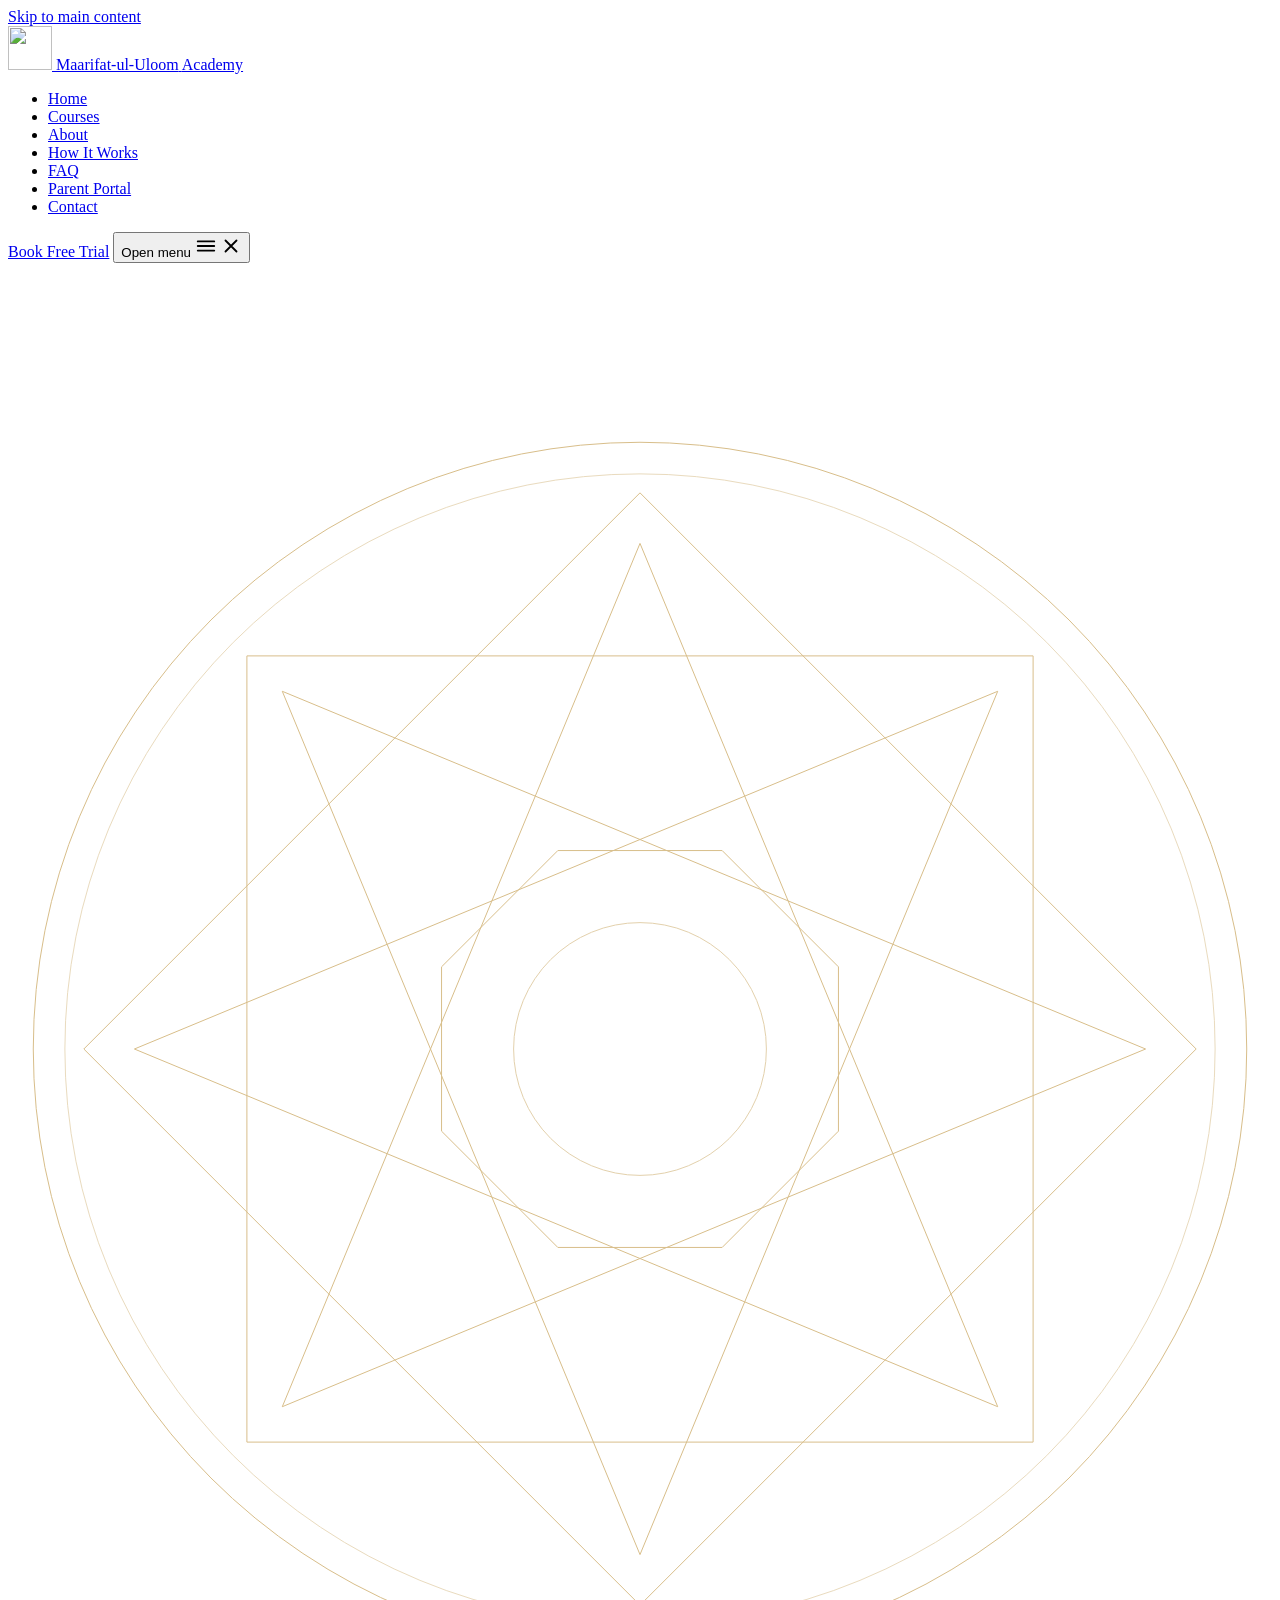
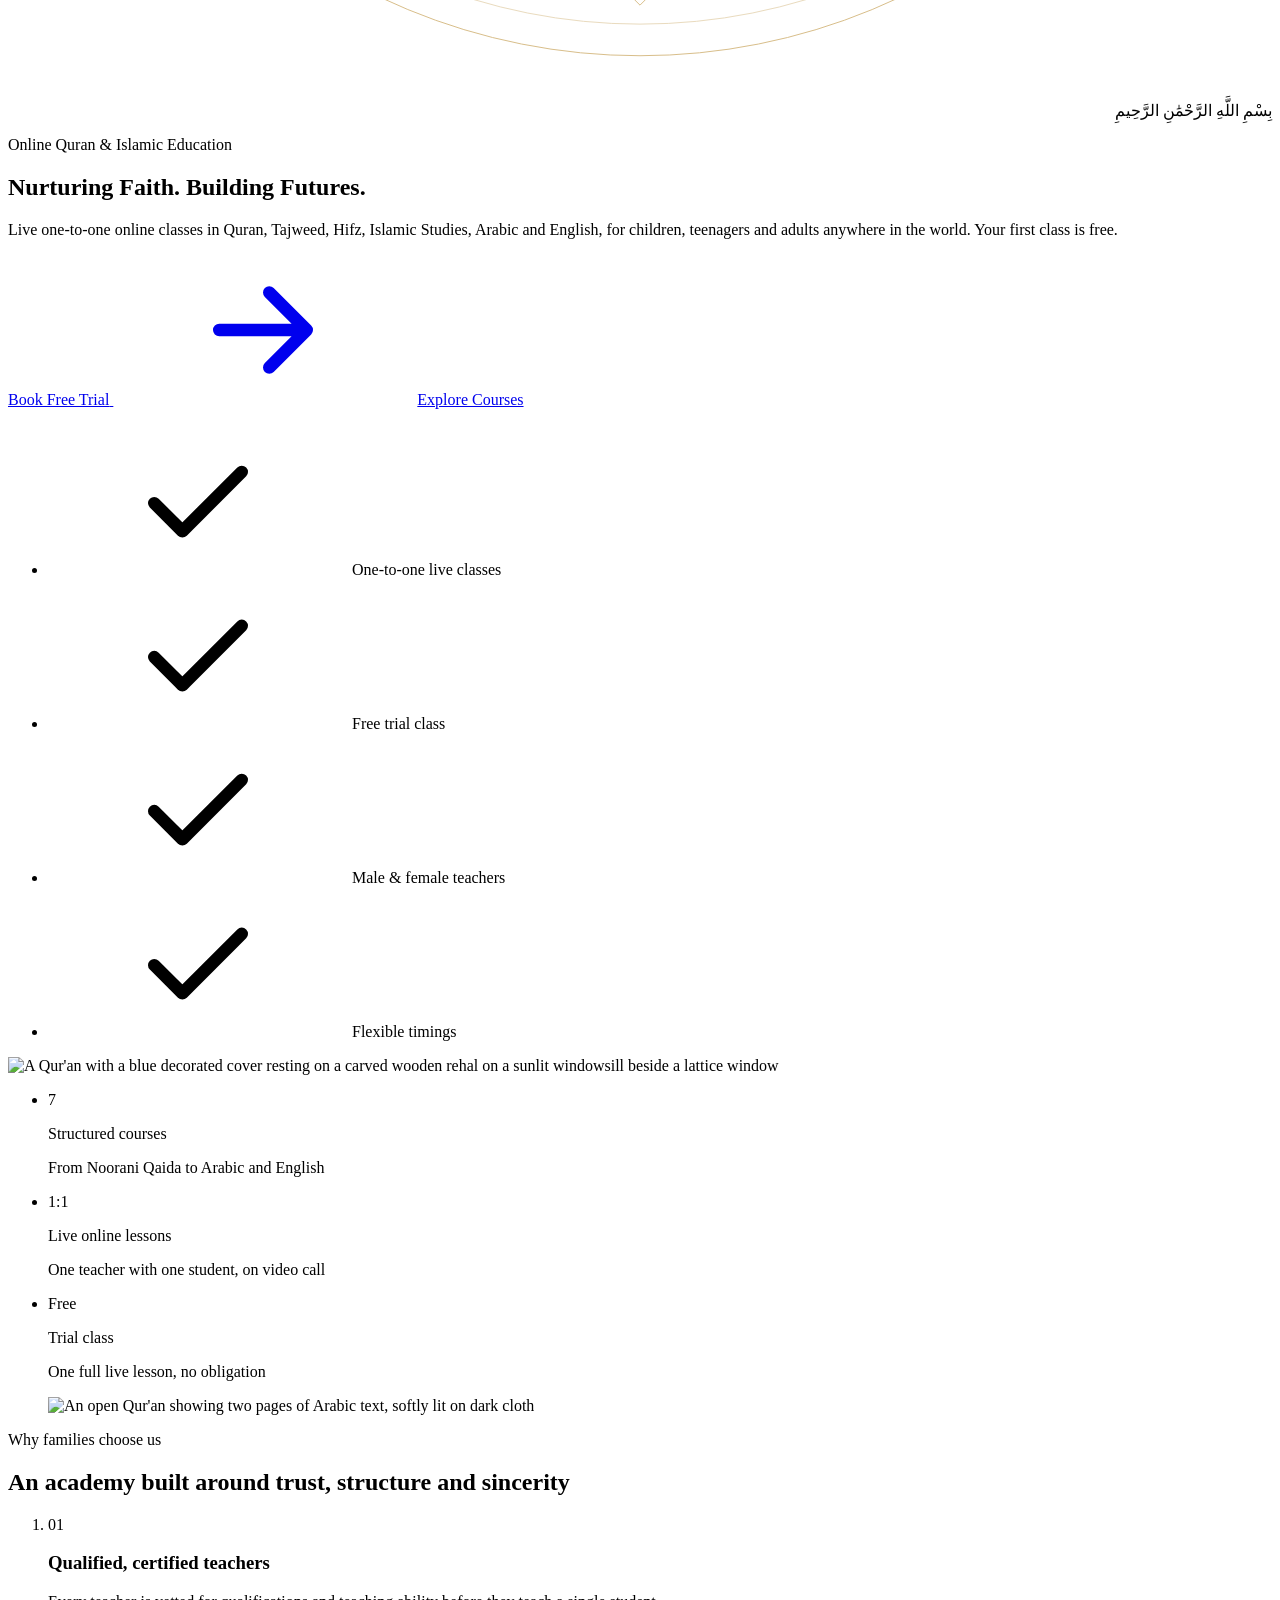
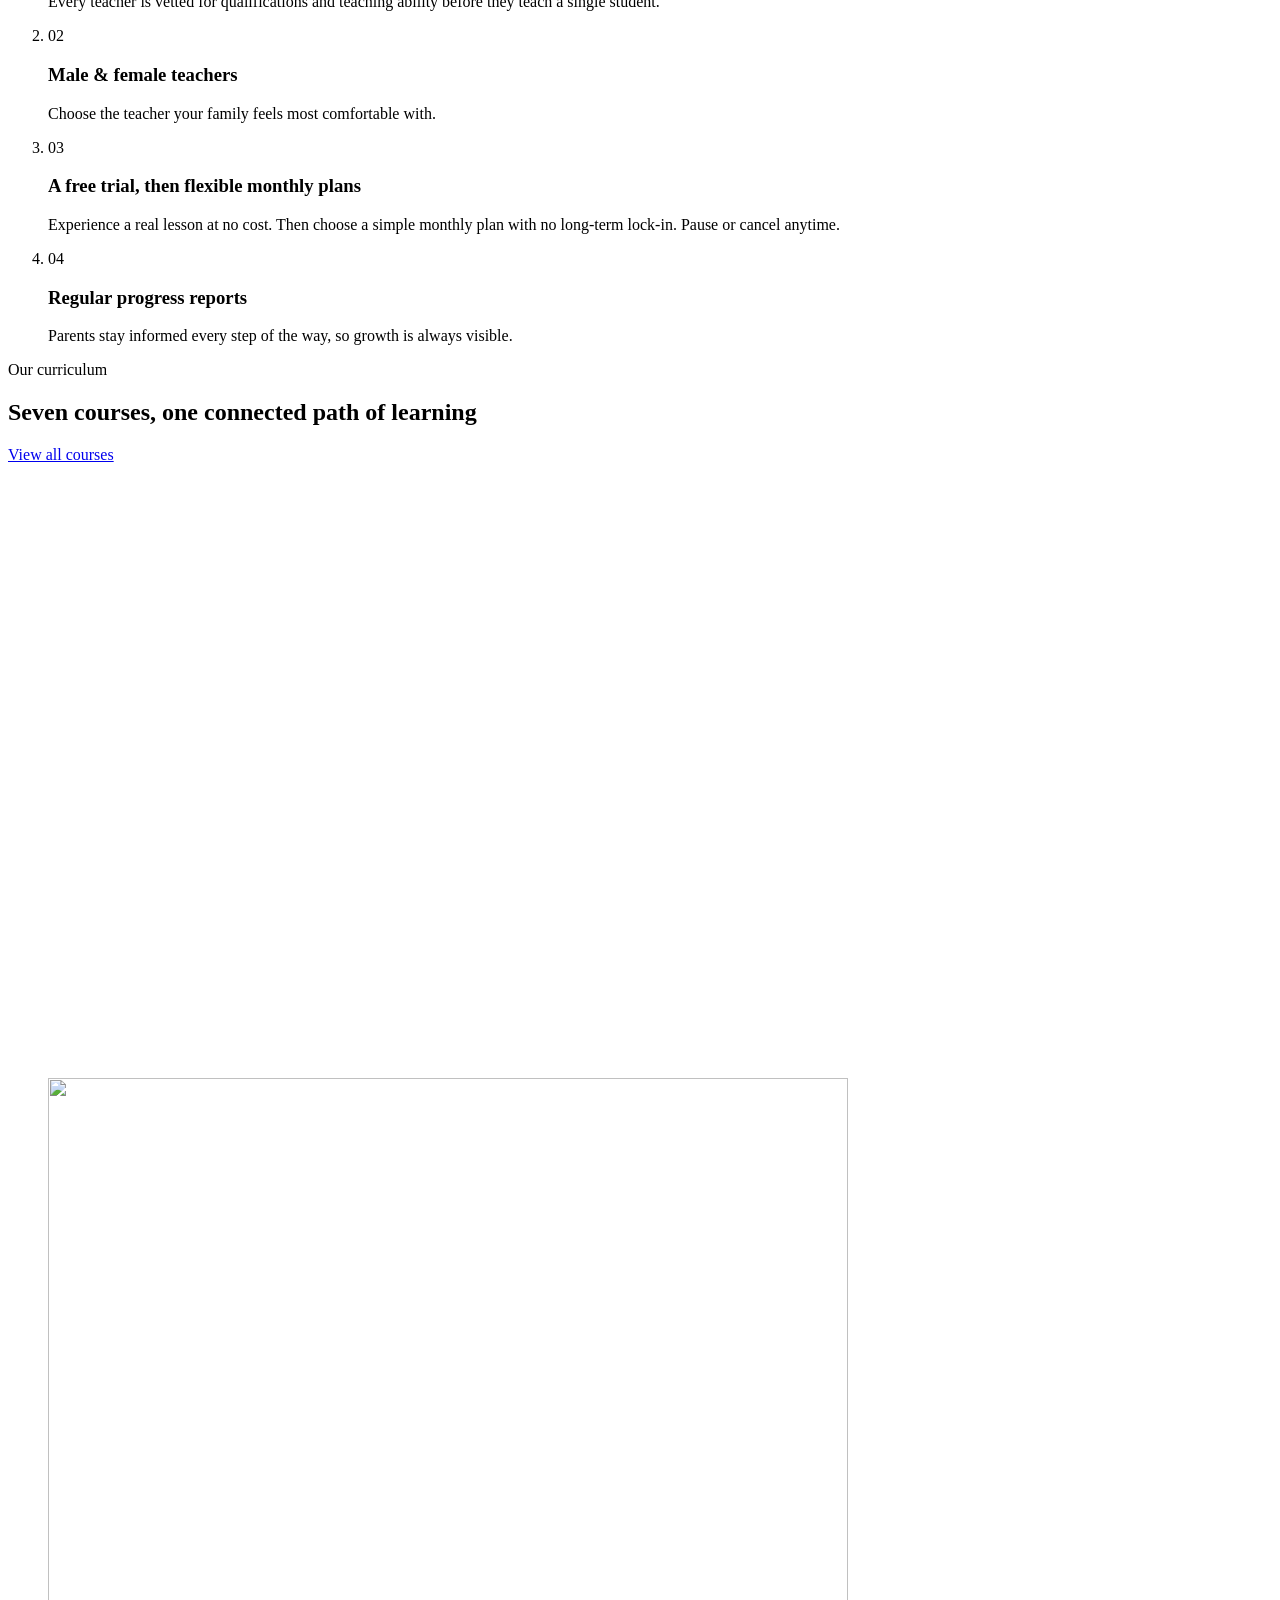
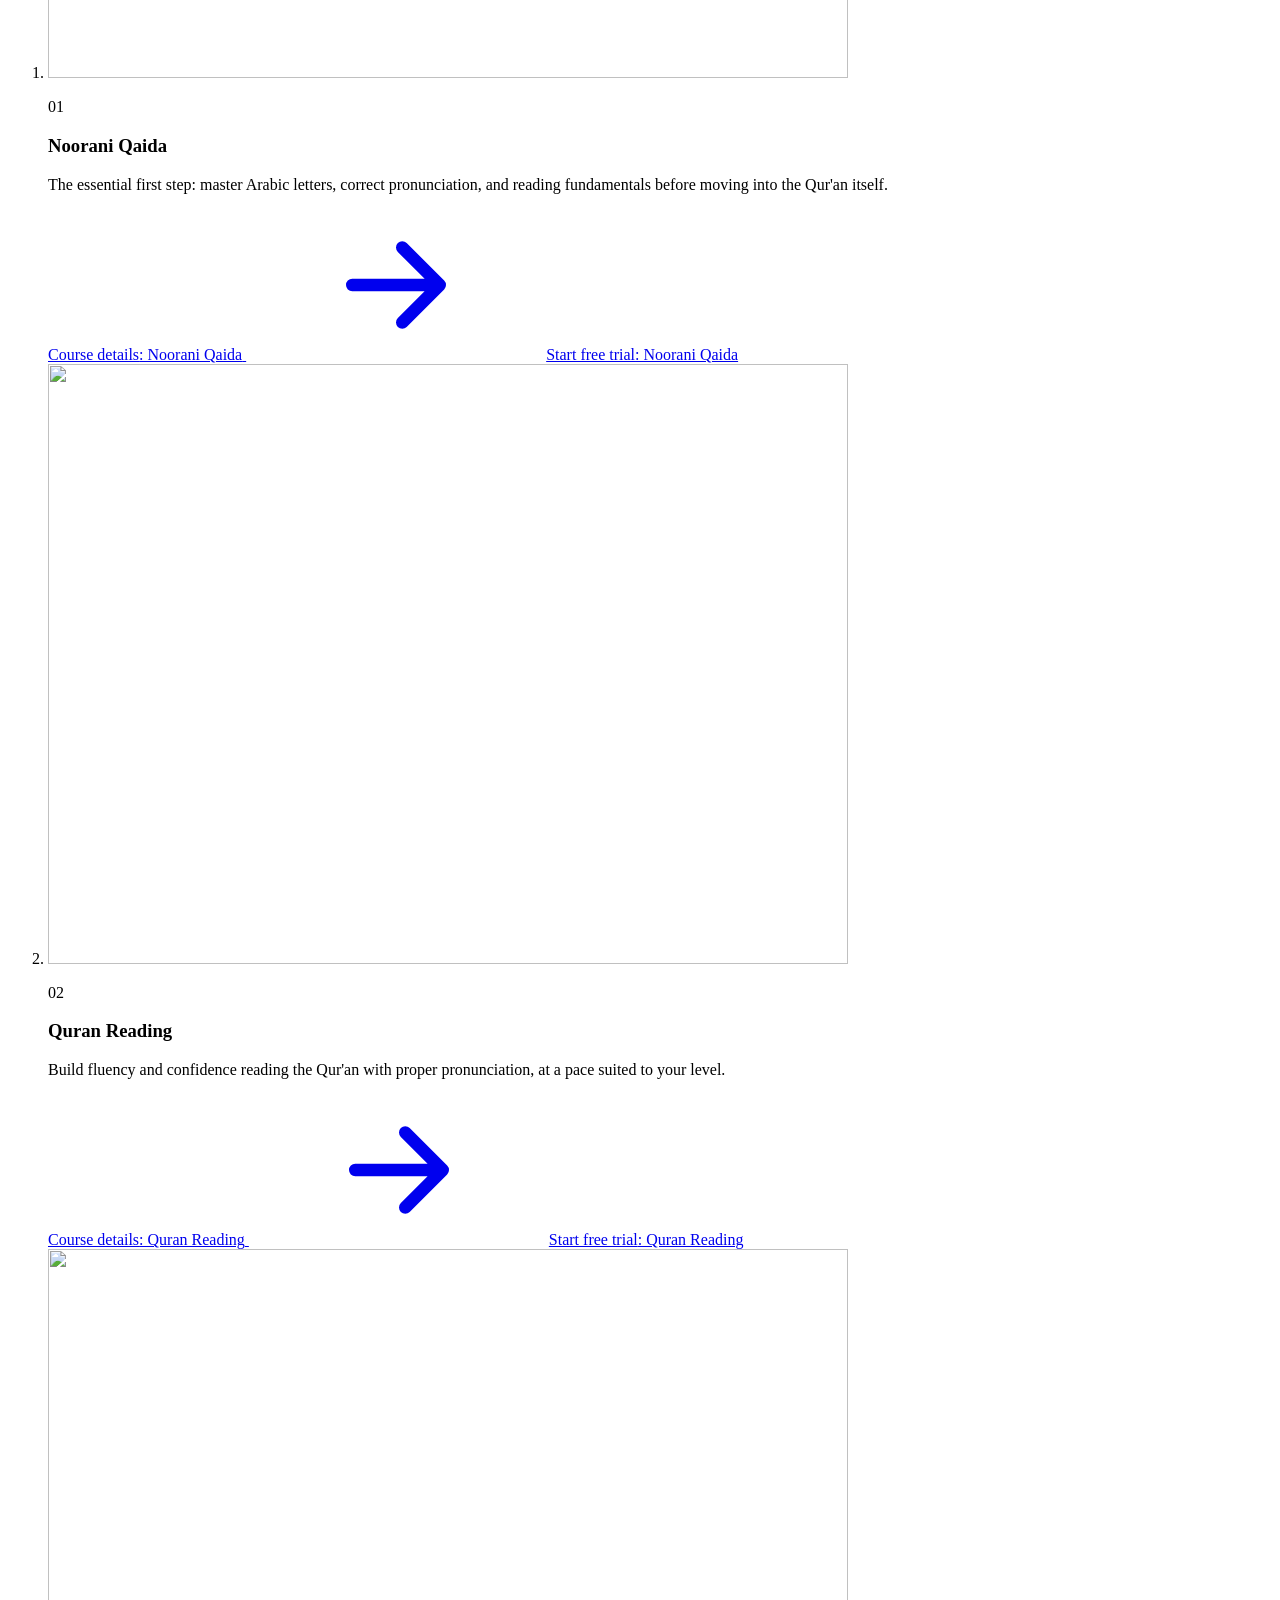
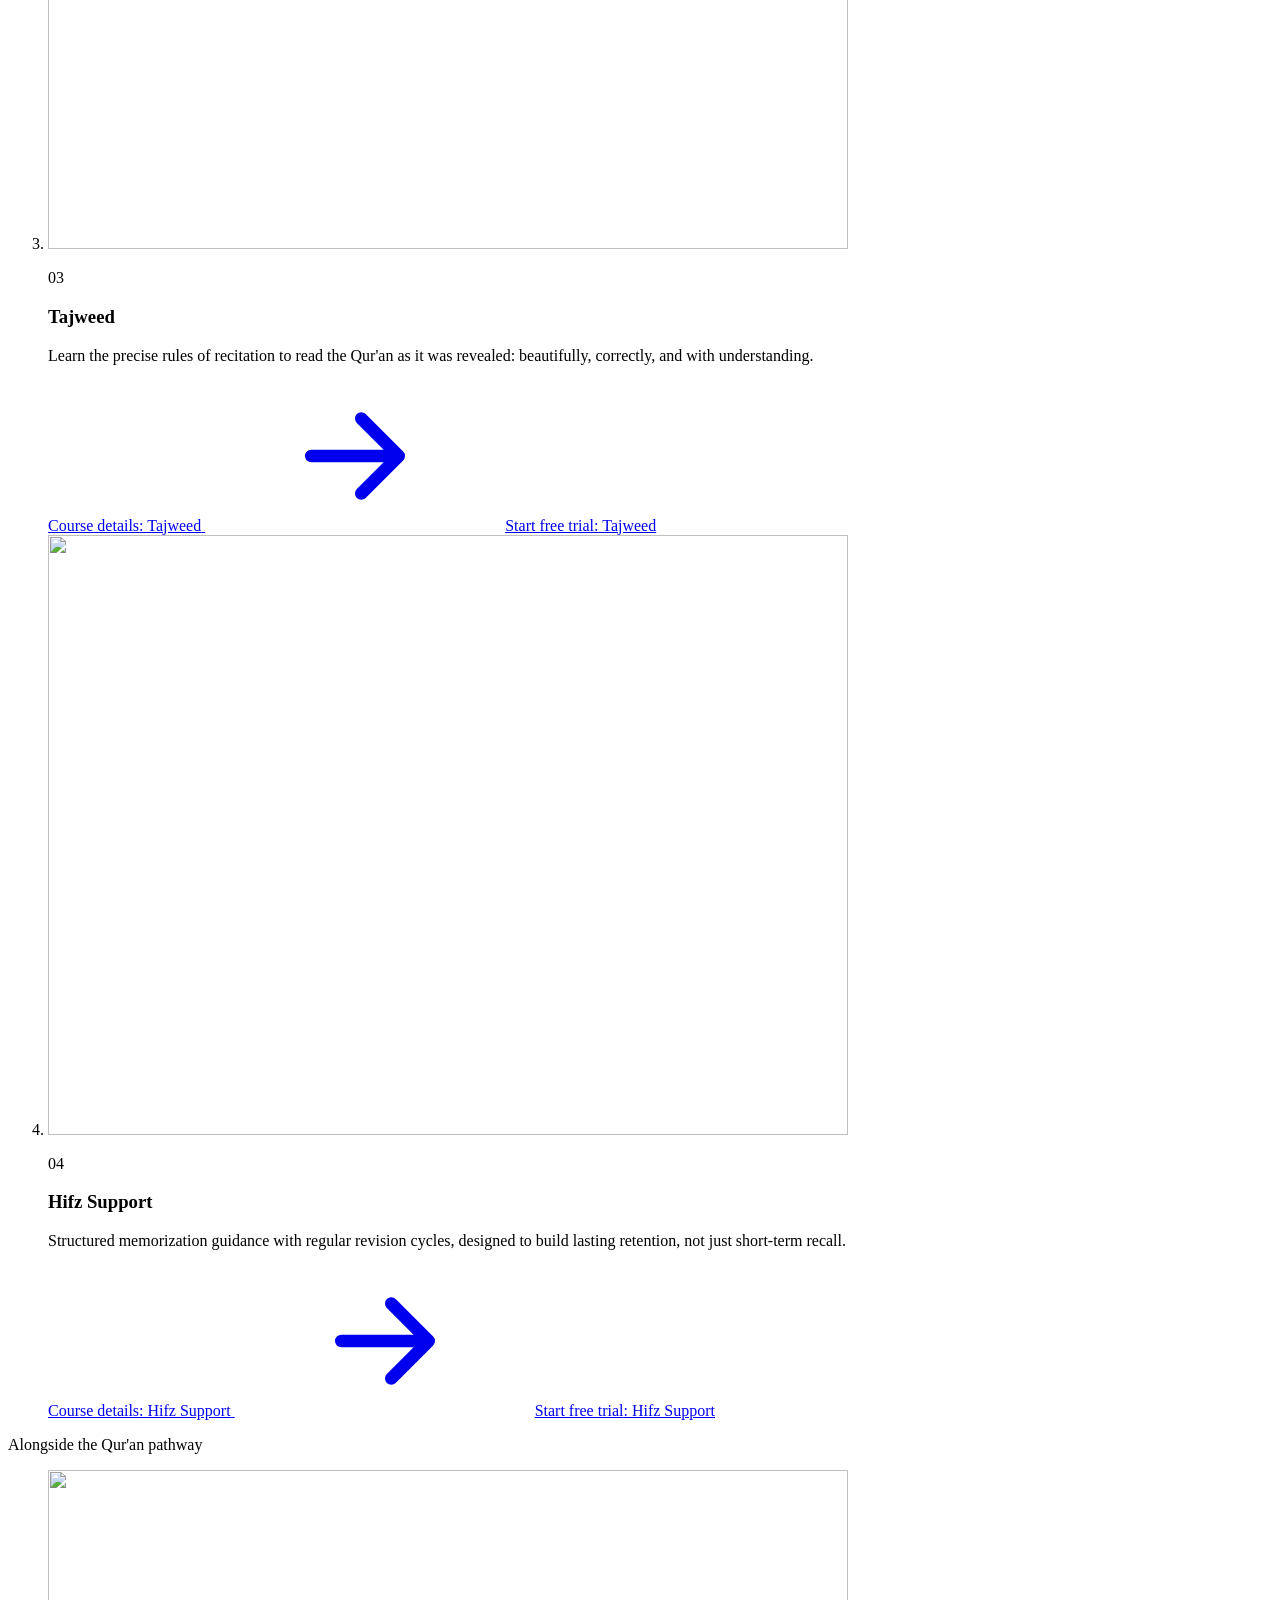
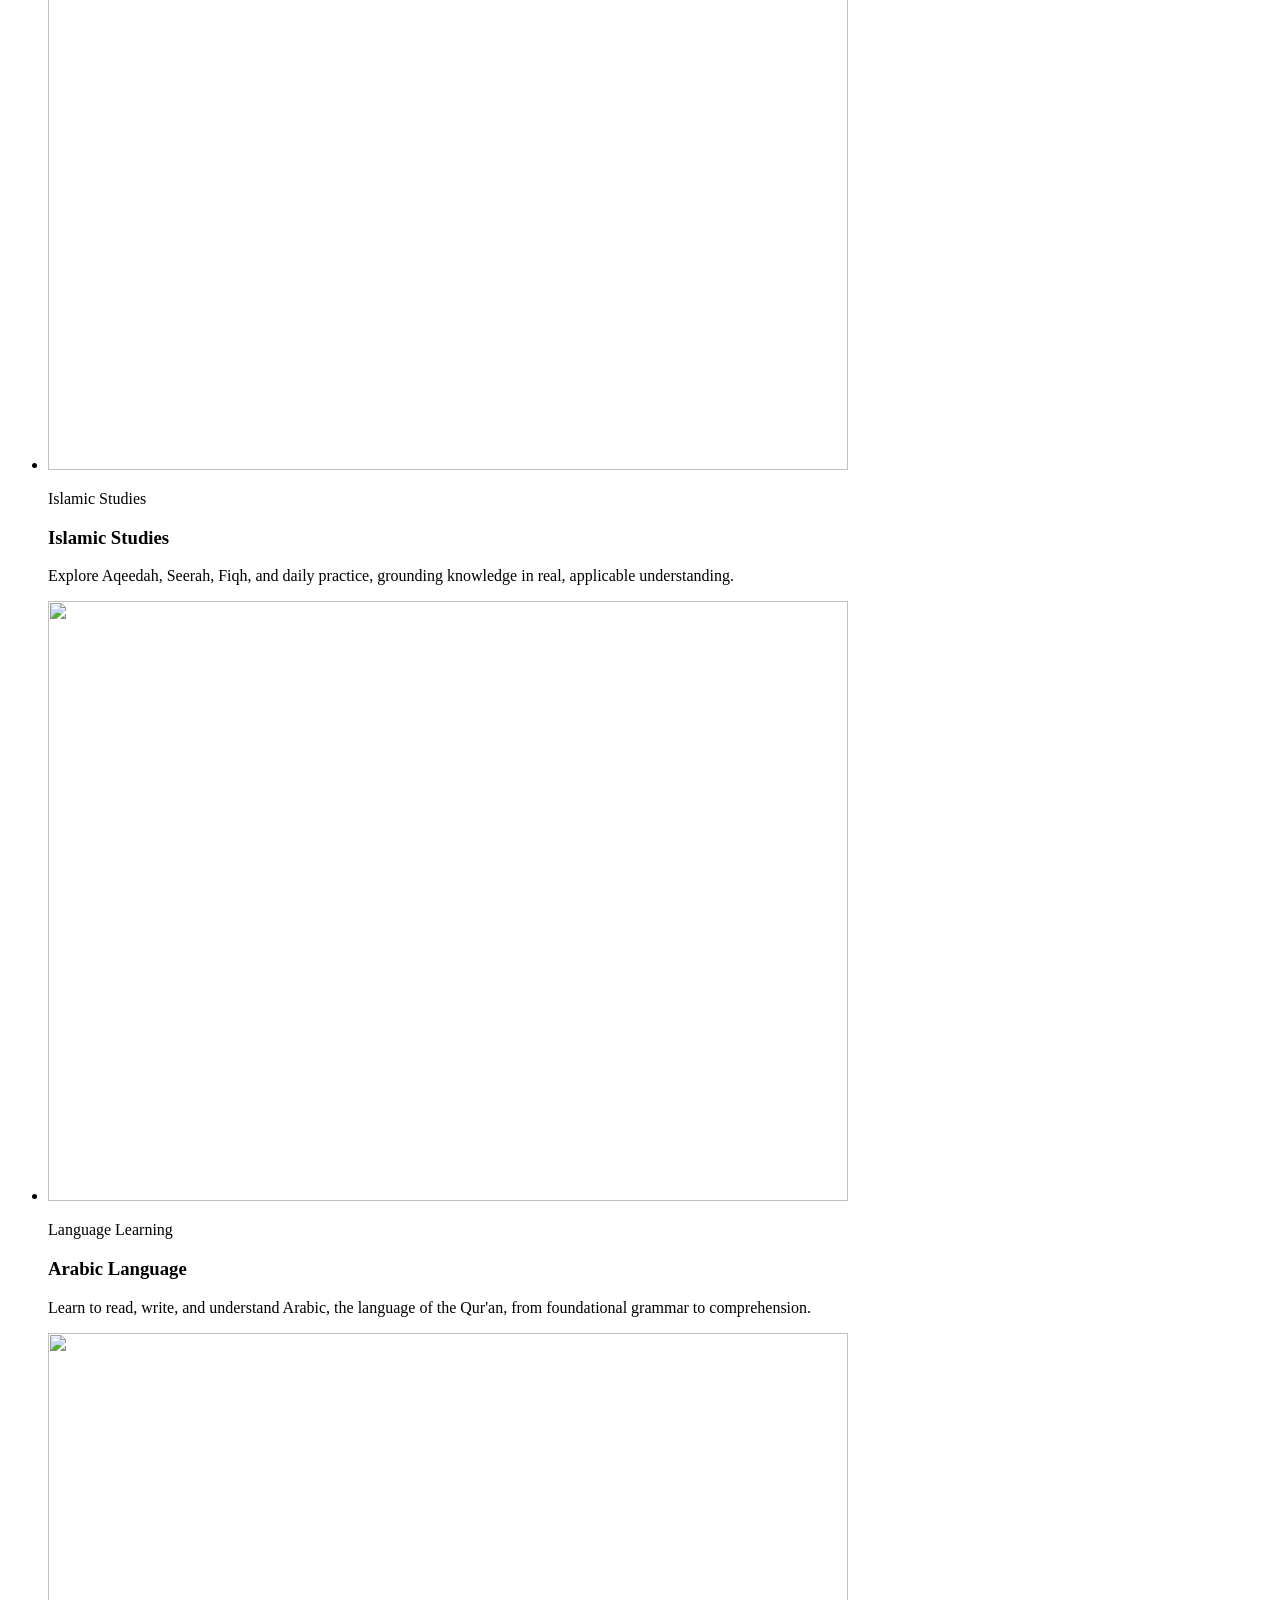
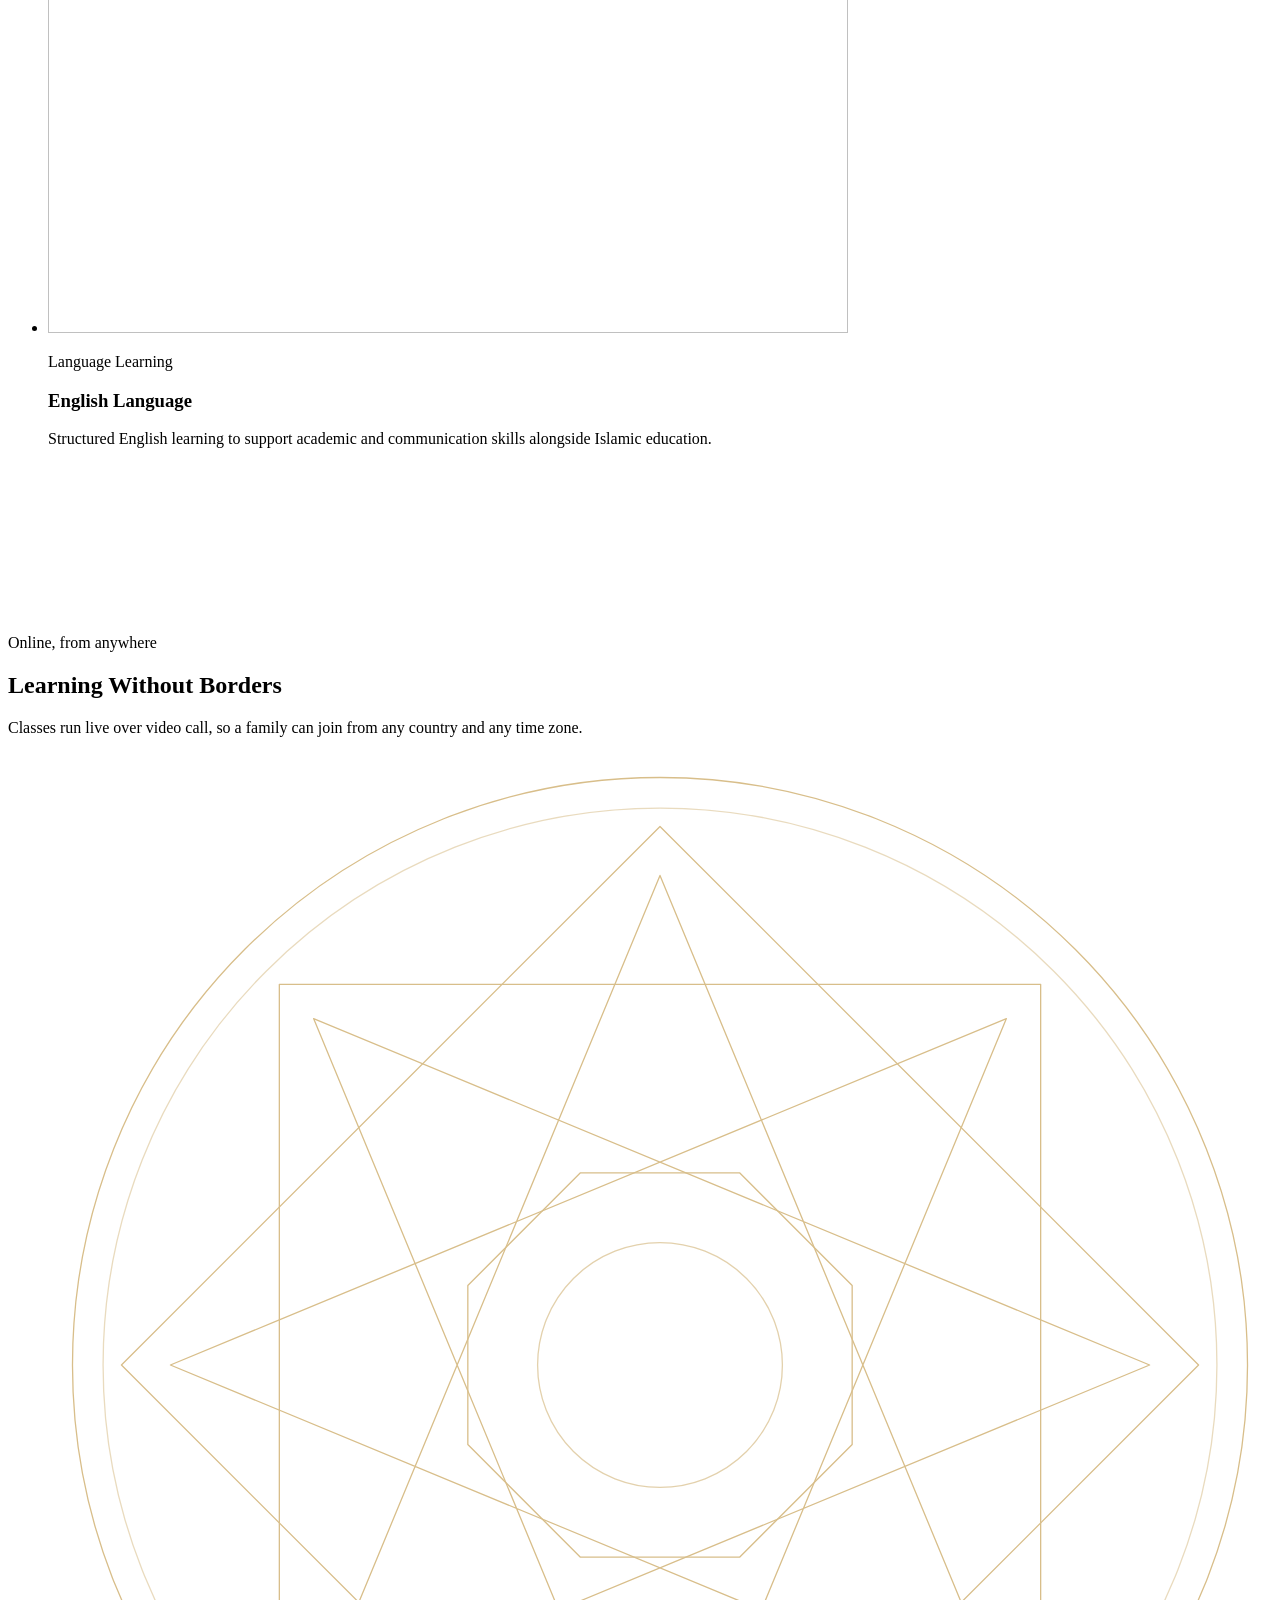
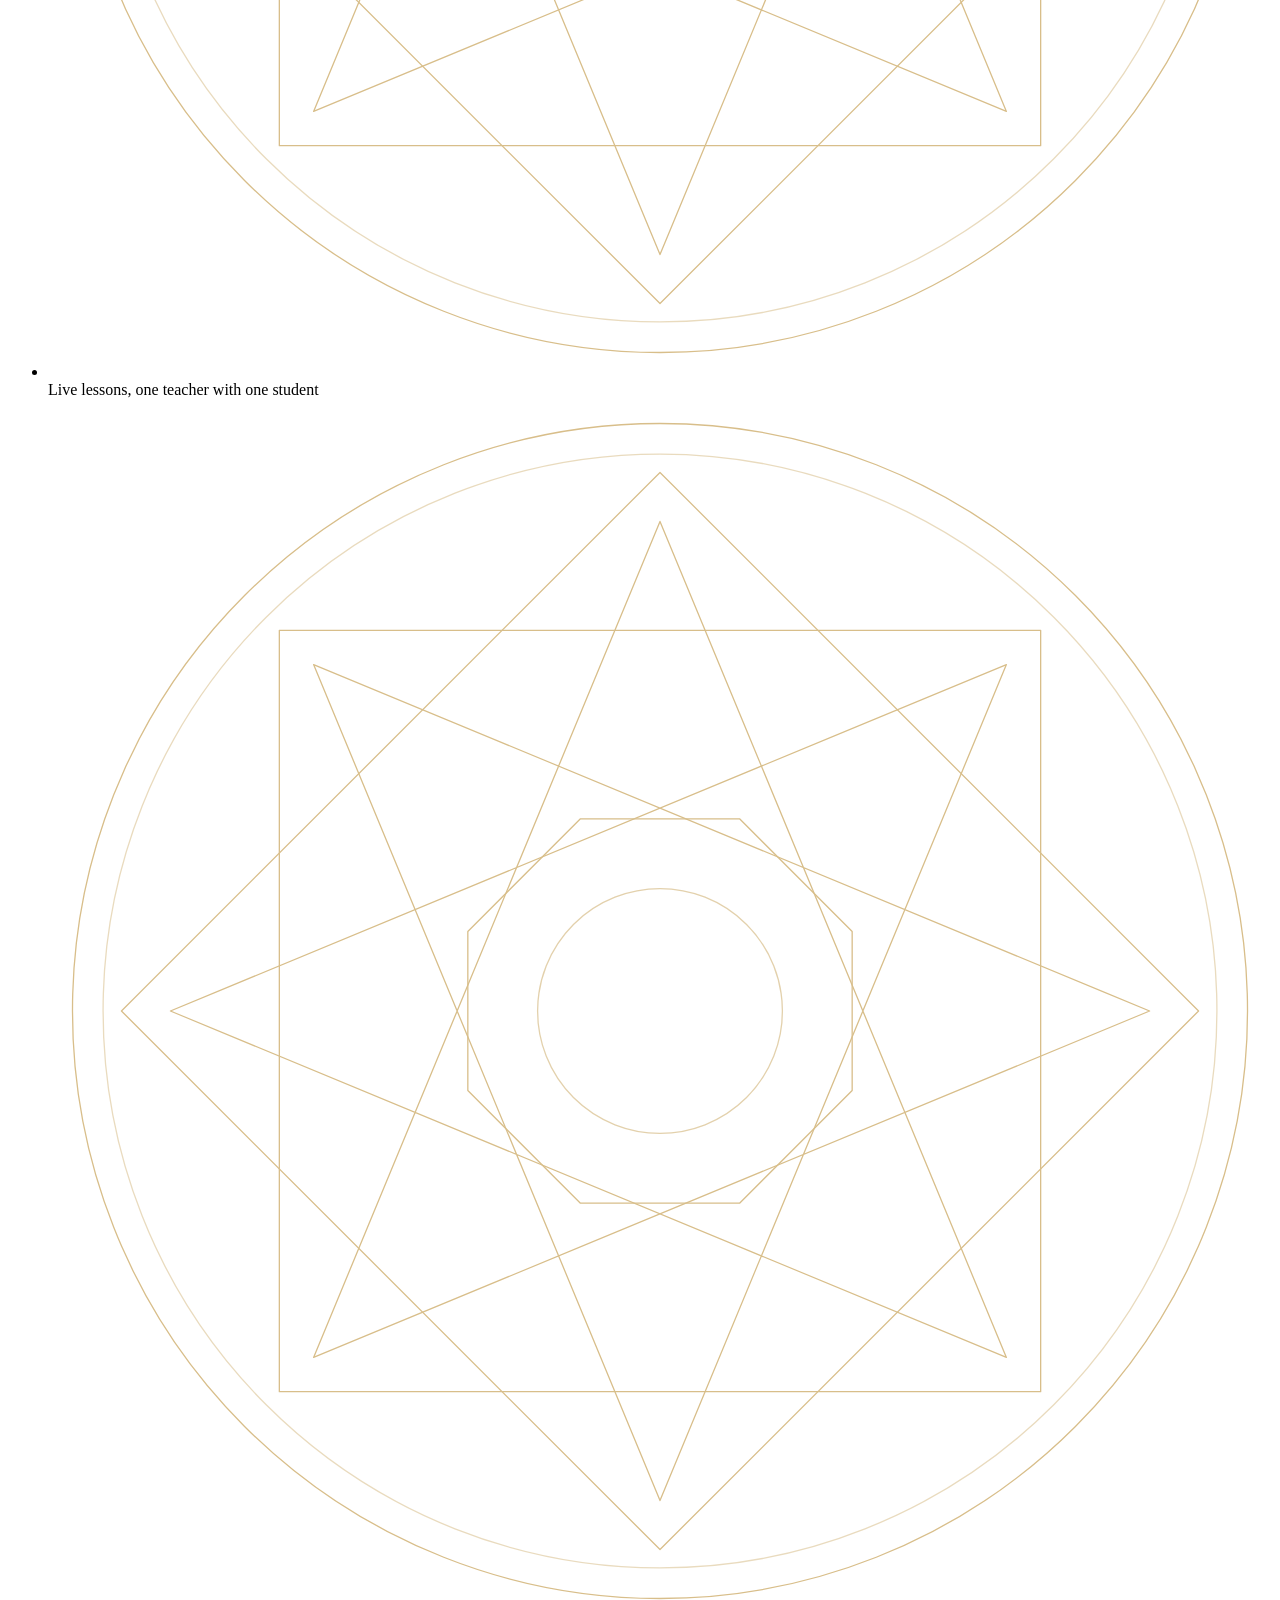
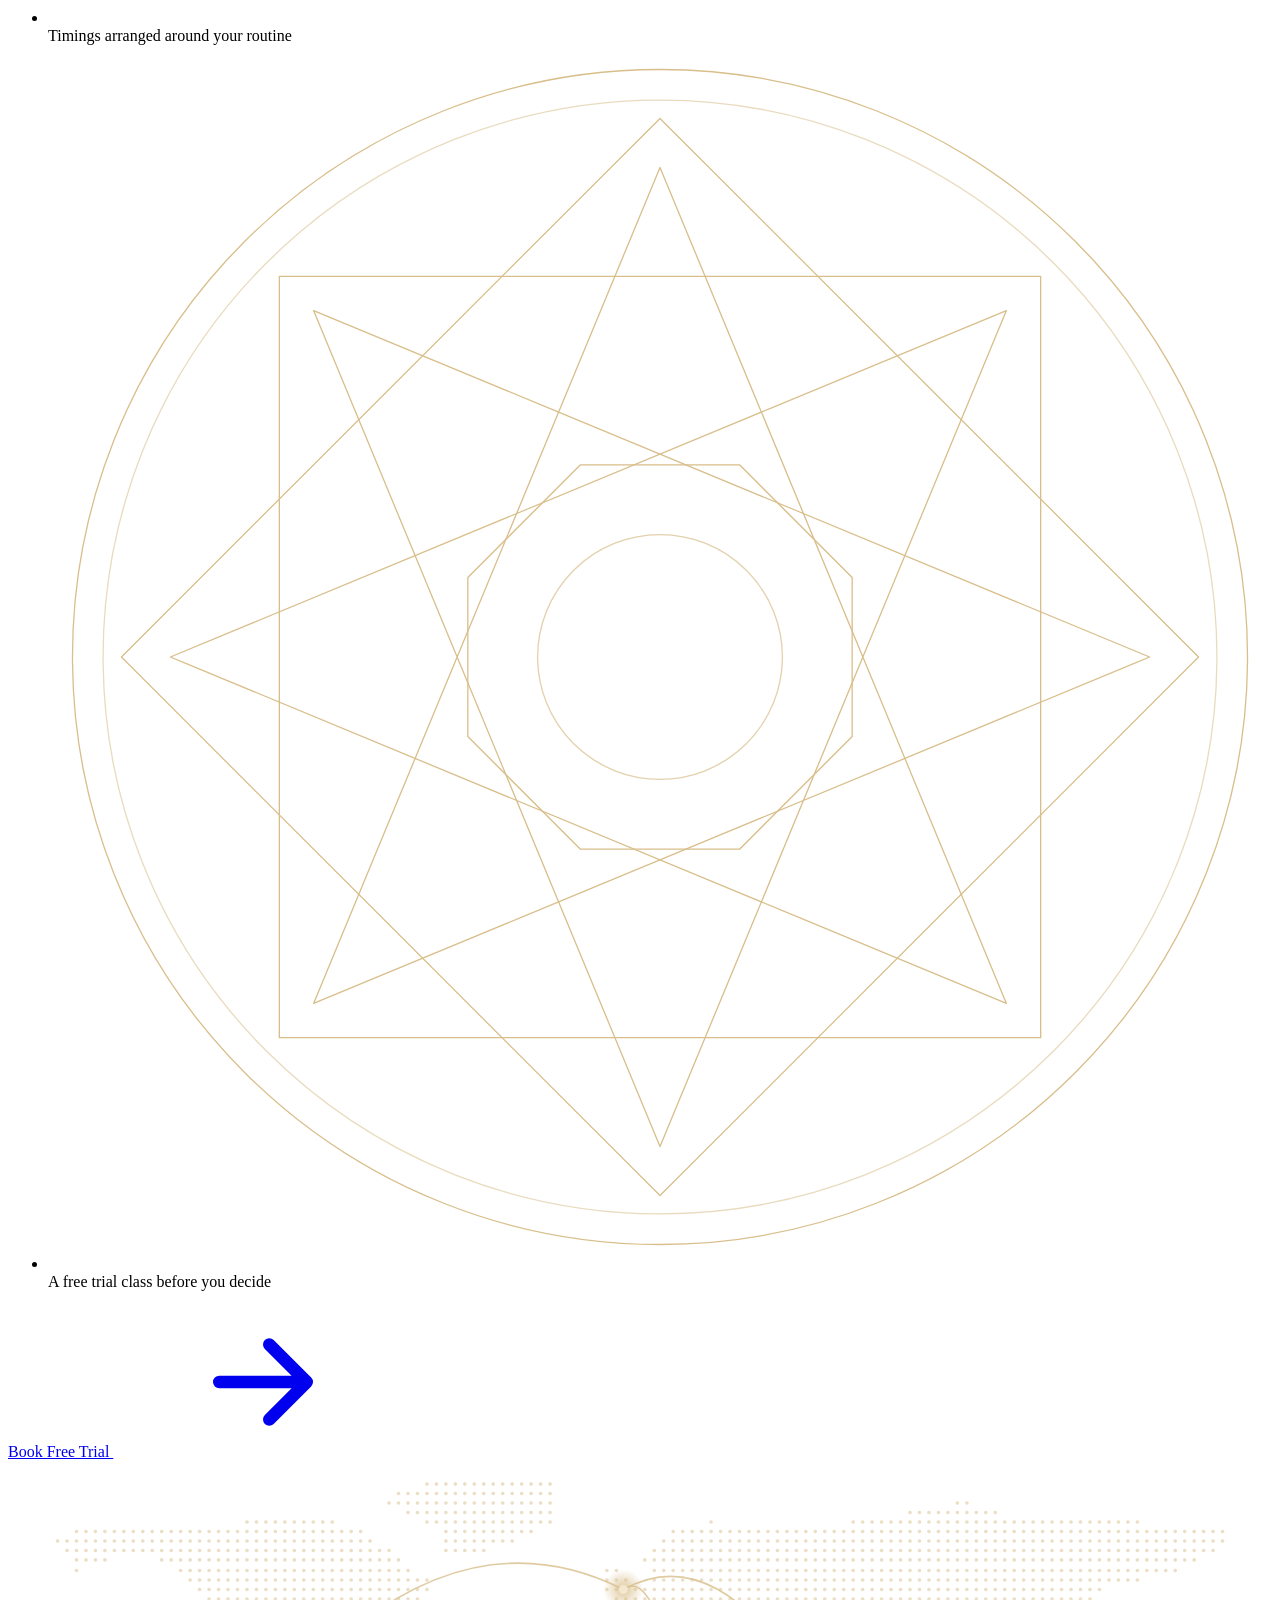
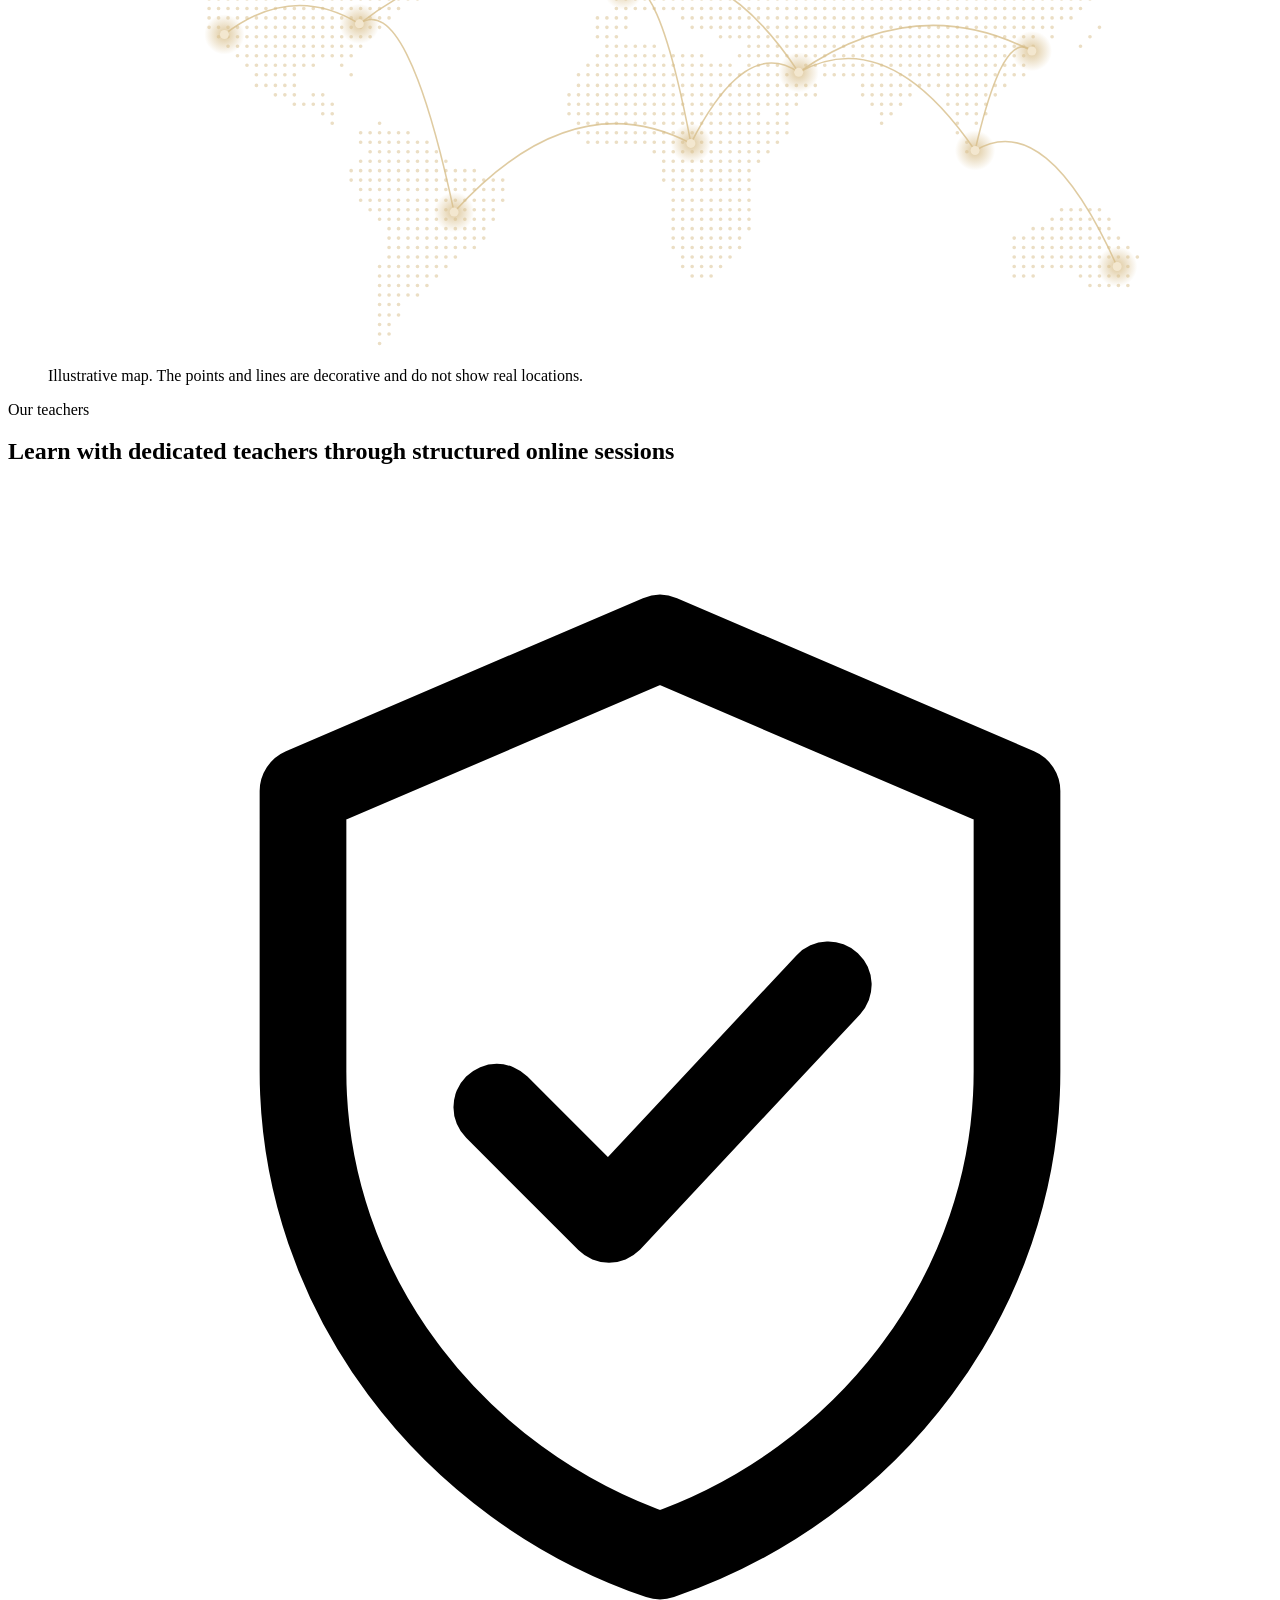
==== index.html @ a0285193 "Add files via upload" ====
<!DOCTYPE html>
<html lang="en">
<head>
<meta charset="utf-8">
<meta name="viewport" content="width=device-width, initial-scale=1">
<title>Maarifat-ul-Uloom Academy</title>
<meta name="description" content="Online Quran and Islamic education for all ages: Noorani Qaida, Tajweed, Hifz, Arabic and English, with male and female teachers and a free trial class.">
<meta name="theme-color" content="#141D33">
<link rel="icon" href="assets/img/brand/favicon-32.png" type="image/png" sizes="32x32">
<link rel="apple-touch-icon" href="assets/img/brand/apple-touch-icon.png">

<meta property="og:type" content="website">
<meta property="og:site_name" content="Maarifat-ul-Uloom Academy">
<meta property="og:title" content="Nurturing Faith. Building Futures. | Maarifat-ul-Uloom Academy">
<meta property="og:description" content="Online Quran and Islamic education for children, teenagers and adults. Book a free trial class.">
<!-- SEO:START (domain not set. Run: python3 _setup/set-domain.py https://YOUR-DOMAIN  -> fills canonical, og:url, og:image, twitter:image, sitemap.xml, robots.txt. See SEO-SETUP.md) -->
<!-- SEO:END -->
<meta name="twitter:card" content="summary_large_image">

<script>
/* Progressive enhancement: reveal/animation styles are scoped to .js.
   If the page script has not initialised within 3s the class is removed so nothing stays hidden. */
document.documentElement.classList.add('js');
setTimeout(function () {
  var r = document.documentElement;
  if (!r.classList.contains('js-ready')) r.classList.remove('js');
}, 3000);
</script>

<link rel="preload" href="assets/fonts/cinzel-latin-600-normal.woff2" as="font" type="font/woff2" crossorigin>
<link rel="preload" href="assets/fonts/poppins-latin-400-normal.woff2" as="font" type="font/woff2" crossorigin>
<link rel="preload" as="image" type="image/avif" fetchpriority="high"
      imagesrcset="assets/img/hero/hero-quran-640.avif 640w, assets/img/hero/hero-quran-900.avif 900w, assets/img/hero/hero-quran-1200.avif 1200w"
      imagesizes="(min-width: 1024px) 460px, min(82vw, 420px)">

<link rel="stylesheet" href="assets/css/tokens.css?v=20260929c">
<link rel="stylesheet" href="assets/css/home.css?v=20260929c">
<link rel="stylesheet" href="assets/css/pages.css?v=20260929c">

<script type="application/ld+json">
{
  "@context": "https://schema.org",
  "@type": "EducationalOrganization",
  "name": "Maarifat-ul-Uloom Academy",
  "description": "Online Quran and Islamic education academy teaching Noorani Qaida, Quran reading, Tajweed, Hifz support, Islamic Studies, Arabic and English.",
  "email": "maarifatululoom@gmail.com",
  "sameAs": [
    "https://facebook.com/profile.php?id=61591790594650",
    "https://instagram.com/maarifat_ul_uloom_academy",
    "https://linkedin.com/company/maarifat-ul-uloom-academy",
    "https://youtube.com/@MaarifatUlUloomAcademy",
    "https://tiktok.com/@maarifatululoomac",
    "https://x.com/MaarifatUlUloom"
  ]
}
</script>
</head>
<body>
<svg width="0" height="0" style="position:absolute" aria-hidden="true" focusable="false"><defs><symbol id="rosette" viewBox="-100 -100 200 200" fill="none" stroke="currentColor" stroke-linejoin="round"><circle r="96" vector-effect="non-scaling-stroke"/><circle r="91" vector-effect="non-scaling-stroke" opacity=".55"/><polygon points="0.0,-88.0 88.0,0.0 0.0,88.0 -88.0,0.0" vector-effect="non-scaling-stroke"/><polygon points="62.2,-62.2 62.2,62.2 -62.2,62.2 -62.2,-62.2" vector-effect="non-scaling-stroke"/><polygon points="0.0,-80.0 56.6,56.6 -80.0,0.0 56.6,-56.6 0.0,80.0 -56.6,-56.6 80.0,0.0 -56.6,56.6" vector-effect="non-scaling-stroke"/><polygon points="13.0,-31.4 31.4,-13.0 31.4,13.0 13.0,31.4 -13.0,31.4 -31.4,13.0 -31.4,-13.0 -13.0,-31.4" vector-effect="non-scaling-stroke"/><circle r="20" vector-effect="non-scaling-stroke" opacity=".7"/></symbol><symbol id="i-arrow" viewBox="0 0 24 24" fill="none" stroke="currentColor" stroke-width="2" stroke-linecap="round" stroke-linejoin="round"><path d="M5 12h14M13 6l6 6-6 6"/></symbol><symbol id="i-check" viewBox="0 0 24 24" fill="none" stroke="currentColor" stroke-width="2" stroke-linecap="round" stroke-linejoin="round"><path d="M5 12.5l4.5 4.5L19 7.5"/></symbol><symbol id="i-menu" viewBox="0 0 24 24" fill="none" stroke="currentColor" stroke-width="2" stroke-linecap="round" stroke-linejoin="round"><path d="M3 7h18M3 12h18M3 17h18"/></symbol><symbol id="i-close" viewBox="0 0 24 24" fill="none" stroke="currentColor" stroke-width="2" stroke-linecap="round" stroke-linejoin="round"><path d="M6 6l12 12M18 6L6 18"/></symbol><symbol id="i-prev" viewBox="0 0 24 24" fill="none" stroke="currentColor" stroke-width="2" stroke-linecap="round" stroke-linejoin="round"><path d="M15 18l-6-6 6-6"/></symbol><symbol id="i-next" viewBox="0 0 24 24" fill="none" stroke="currentColor" stroke-width="2" stroke-linecap="round" stroke-linejoin="round"><path d="M9 18l6-6-6-6"/></symbol><symbol id="i-pause" viewBox="0 0 24 24" fill="none" stroke="currentColor" stroke-width="2" stroke-linecap="round" stroke-linejoin="round"><path d="M9 5v14M15 5v14"/></symbol><symbol id="i-play" viewBox="0 0 24 24" fill="none" stroke="currentColor" stroke-width="2" stroke-linecap="round" stroke-linejoin="round"><path d="M7 5l12 7-12 7z"/></symbol><symbol id="i-whatsapp" viewBox="0 0 24 24" fill="currentColor"><path d="M17.472 14.382c-.297-.149-1.758-.867-2.03-.967-.273-.099-.471-.148-.67.15-.197.297-.767.966-.94 1.164-.173.199-.347.223-.644.075-.297-.15-1.255-.463-2.39-1.475-.883-.788-1.48-1.761-1.653-2.059-.173-.297-.018-.458.13-.606.134-.133.298-.347.446-.52.149-.174.198-.298.298-.497.099-.198.05-.371-.025-.52-.075-.149-.669-1.612-.916-2.207-.242-.579-.487-.5-.669-.51-.173-.008-.371-.01-.57-.01-.198 0-.52.074-.792.372-.272.297-1.04 1.016-1.04 2.479 0 1.462 1.065 2.875 1.213 3.074.149.198 2.096 3.2 5.077 4.487.709.306 1.262.489 1.694.625.712.227 1.36.195 1.871.118.571-.085 1.758-.719 2.006-1.413.248-.694.248-1.289.173-1.413-.074-.124-.272-.198-.57-.347m-5.421 7.403h-.004a9.87 9.87 0 01-5.031-1.378l-.361-.214-3.741.982.998-3.648-.235-.374a9.86 9.86 0 01-1.51-5.26c.001-5.45 4.436-9.884 9.888-9.884 2.64 0 5.122 1.03 6.988 2.898a9.825 9.825 0 012.893 6.994c-.003 5.45-4.437 9.884-9.885 9.884m8.413-18.297A11.815 11.815 0 0012.05 0C5.495 0 .16 5.335.157 11.892c0 2.096.547 4.142 1.588 5.945L.057 24l6.305-1.654a11.882 11.882 0 005.683 1.448h.005c6.554 0 11.89-5.335 11.893-11.893a11.821 11.821 0 00-3.48-8.413Z"/></symbol></defs></svg>

<a class="skip-link" href="#main">Skip to main content</a>

<!-- ============================================================
     01 · NAVIGATION
     ============================================================ -->
<header class="site-header theme-dark" data-header>
  <div class="container header__inner">
    <a class="brand" href="/" aria-label="Maarifat-ul-Uloom Academy, home">
      <img class="logo-img cms-logo" src="assets/img/brand/logo-light-128.webp" srcset="assets/img/brand/logo-light-128.webp 128w, assets/img/brand/logo-light-256.webp 256w" sizes="44px" width="44" height="44" alt="">
      <span class="brand__text">
        <span class="brand__name">Maarifat-ul-Uloom</span>
        <span class="brand__sub">Academy</span>
      </span>
    </a>

    <nav class="nav" aria-label="Primary">
      <ul>
        <li><a href="/" aria-current="page">Home</a></li>
        <li><a href="courses">Courses</a></li>
        <li><a href="about">About</a></li>
        <li><a href="about#how-it-works">How It Works</a></li>
        <li><a href="about#faq">FAQ</a></li>
        <li><a href="portal">Parent Portal</a></li>
        <li><a href="contact">Contact</a></li>
      </ul>
    </nav>

    <div class="header__actions">
      <a class="btn btn--primary btn--sm header__cta" href="contact"><span>Book Free Trial</span></a>
      <button class="nav-toggle" type="button" aria-expanded="false" aria-controls="mobile-menu" data-nav-toggle>
        <span class="sr-only" data-nav-toggle-label>Open menu</span>
        <svg class="i-open" width="22" height="22" aria-hidden="true" focusable="false"><use href="#i-menu"/></svg>
        <svg class="i-close" width="22" height="22" aria-hidden="true" focusable="false"><use href="#i-close"/></svg>
      </button>
    </div>
  </div>
</header>

<div class="mobile-menu theme-dark" id="mobile-menu" role="region" aria-label="Site menu" data-mobile-menu hidden>
  <div class="mobile-menu__inner">
    <nav aria-label="Mobile">
      <ul>
        <li><a href="/" aria-current="page">Home</a></li>
        <li><a href="courses">Courses</a></li>
        <li><a href="about">About</a></li>
        <li><a href="about#how-it-works">How It Works</a></li>
        <li><a href="about#faq">FAQ</a></li>
        <li><a href="portal">Parent Portal</a></li>
        <li><a href="contact">Contact</a></li>
      </ul>
    </nav>
    <div class="mobile-menu__cta">
      <a class="btn btn--primary btn--lg" href="contact">Book Free Trial <svg aria-hidden="true" focusable="false"><use href="#i-arrow"/></svg></a>
      <a class="btn btn--whatsapp btn--lg" href="https://wa.me/923075253269" data-contact-href="whatsappMale" data-wa-choose target="_blank" rel="noopener"><svg aria-hidden="true" focusable="false"><use href="#i-whatsapp"/></svg> WhatsApp us</a>
    </div>
  </div>
</div>



<main id="main" tabindex="-1">

<!-- ============================================================
     02 · CINEMATIC HERO
     ============================================================ -->
<section class="hero theme-dark" data-sp data-hero aria-labelledby="hero-title">
  <div class="hero__bg" aria-hidden="true">
    <canvas class="lattice" data-lattice="hero" data-align="right"></canvas>
    <div class="hero__rosette parallax" style="--d:-.6"><svg viewBox="0 0 200 200" stroke-width="1" color="#D8BE8A"><use href="#rosette"/></svg></div>
  </div>

  <div class="container hero__inner">
    <div class="hero__copy">
      <div class="hero__bismillah">
        <span class="hero__rule" aria-hidden="true"></span>
        <!-- Arabic text is real HTML text, never part of an image. Wording to be verified by a teacher before launch. -->
        <p class="arabic" lang="ar" dir="rtl">بِسْمِ اللَّهِ الرَّحْمَٰنِ الرَّحِيمِ</p>
        <span class="hero__rule" aria-hidden="true"></span>
      </div>

      <p class="label hero__eyebrow">Online Quran &amp; Islamic Education</p>

      <h1 class="hero__title" id="hero-title">
        <span class="hero__line"><span class="hero__line-in" style="--i:0" data-sync="home.heroTagline" data-sync-suffix=".">Nurturing Faith.</span></span>
        <span class="hero__line"><span class="hero__line-in" style="--i:1" data-sync="home.heroTaglineSecond" data-sync-suffix=".">Building Futures.</span></span>
      </h1>

      <p class="lead hero__lead">
        Live one-to-one online classes in Quran, Tajweed, Hifz, Islamic Studies, Arabic and English, for children, teenagers and adults anywhere in the world. Your first class is free.
      </p>

      <div class="hero__actions">
        <a class="btn btn--primary btn--lg" href="contact"><span data-sync="home.heroCtaPrimary">Book Free Trial</span> <svg aria-hidden="true" focusable="false"><use href="#i-arrow"/></svg></a>
        <a class="btn btn--secondary btn--lg" href="courses" data-sync="home.heroCtaSecondary">Explore Courses</a>
      </div>

      <ul class="hero__points" aria-label="Highlights">
        <li><svg aria-hidden="true" focusable="false"><use href="#i-check"/></svg> One-to-one live classes</li>
        <li><svg aria-hidden="true" focusable="false"><use href="#i-check"/></svg> Free trial class</li>
        <li><svg aria-hidden="true" focusable="false"><use href="#i-check"/></svg> Male &amp; female teachers</li>
        <li><svg aria-hidden="true" focusable="false"><use href="#i-check"/></svg> Flexible timings</li>
      </ul>
    </div>

    <!-- HERO photo slot: real photograph of a physical Qur'an (see assets/img/README-IMAGES.md). Empty until a verified photo is added: REAL_PHOTO_REQUIRED -->
    <div class="hero__art" data-depth>
      <div class="hero__frame">
        <picture>
        <source type="image/avif" sizes="(min-width: 1024px) 460px, min(82vw, 420px)" srcset="assets/img/hero/hero-quran-640.avif 640w, assets/img/hero/hero-quran-900.avif 900w, assets/img/hero/hero-quran-1200.avif 1200w">
        <source type="image/webp" sizes="(min-width: 1024px) 460px, min(82vw, 420px)" srcset="assets/img/hero/hero-quran-640.webp 640w, assets/img/hero/hero-quran-900.webp 900w, assets/img/hero/hero-quran-1200.webp 1200w">
        <img src="assets/img/hero/hero-quran-900.webp" width="900" height="1125" fetchpriority="high" decoding="async" alt="A Qur&#x27;an with a blue decorated cover resting on a carved wooden rehal on a sunlit windowsill beside a lattice window">
      </picture>
      </div>
    </div>
  </div>
</section>

<!-- ============================================================
     03 · TRUST / PROOF STRIP
     ============================================================ -->
<section class="trust" aria-label="At a glance">
  <div class="container">
    <ul class="trust__grid reveal">
      <li class="trust__cell">
        <p class="trust__num"><span data-count-to="7">7</span></p>
        <p class="trust__label">Structured courses</p>
        <p class="trust__sub">From Noorani Qaida to Arabic and English</p>
      </li>
      <li class="trust__cell">
        <p class="trust__num">1:1</p>
        <p class="trust__label">Live online lessons</p>
        <p class="trust__sub">One teacher with one student, on video call</p>
      </li>
      <li class="trust__cell">
        <p class="trust__num">Free</p>
        <p class="trust__label">Trial class</p>
        <p class="trust__sub">One full live lesson, no obligation</p>
      </li>
      <!-- No fourth "verified figure" cell on purpose: the strip shows only facts that are true by design.
           Add a student/teacher/country count here ONLY after the academy confirms an exact figure in writing. -->
    </ul>
  </div>
</section>

<!-- ============================================================
     04 · WHY FAMILIES CHOOSE US
     ============================================================ -->
<section class="why section" data-scene data-scene-items=".benefit" id="why-us" aria-labelledby="why-title">
  <div class="container why__grid">
    <!-- WHY photo slot: real Qur'an-study photograph (REAL_PHOTO_REQUIRED until added) -->
    <div class="why__art reveal">
      <figure class="why__frame reveal--mask">
        <picture>
        <source type="image/avif" sizes="(min-width: 900px) 420px, min(86vw, 420px)" srcset="assets/img/visual/why-study-480.avif 480w, assets/img/visual/why-study-800.avif 800w, assets/img/visual/why-study-1000.avif 1000w">
        <source type="image/webp" sizes="(min-width: 900px) 420px, min(86vw, 420px)" srcset="assets/img/visual/why-study-480.webp 480w, assets/img/visual/why-study-800.webp 800w, assets/img/visual/why-study-1000.webp 1000w">
        <img src="assets/img/visual/why-study-800.webp" width="800" height="1000" loading="lazy" decoding="async" alt="An open Qur&#x27;an showing two pages of Arabic text, softly lit on dark cloth">
      </picture>
      </figure>
    </div>

    <div class="why__body">
      <header class="section-head reveal" style="--i:3">
        <p class="label">Why families choose us</p>
        <h2 id="why-title">An academy built around trust, structure and sincerity</h2>
      </header>

      <ol class="benefits">
        <li class="benefit reveal" style="--i:5">
          <span class="benefit__num" aria-hidden="true">01</span>
          <div>
            <h3>Qualified, certified teachers</h3>
            <p>Every teacher is vetted for qualifications and teaching ability before they teach a single student.</p>
          </div>
        </li>
        <li class="benefit reveal" style="--i:6">
          <span class="benefit__num" aria-hidden="true">02</span>
          <div>
            <h3>Male &amp; female teachers</h3>
            <p>Choose the teacher your family feels most comfortable with.</p>
          </div>
        </li>
        <li class="benefit reveal" style="--i:7">
          <span class="benefit__num" aria-hidden="true">03</span>
          <div>
            <h3>A free trial, then flexible monthly plans</h3>
            <p>Experience a real lesson at no cost. Then choose a simple monthly plan with no long-term lock-in. Pause or cancel anytime.</p>
          </div>
        </li>
        <li class="benefit reveal" style="--i:8">
          <span class="benefit__num" aria-hidden="true">04</span>
          <div>
            <h3>Regular progress reports</h3>
            <p>Parents stay informed every step of the way, so growth is always visible.</p>
          </div>
        </li>
      </ol>
    </div>
  </div>
</section>

<!-- ============================================================
     05 · COURSE PATHWAY
     ============================================================ -->
<section class="pathway section" id="courses" aria-labelledby="pathway-title">
  <div class="container">
    <header class="section-head section-head--row reveal">
      <div>
        <p class="label">Our curriculum</p>
        <h2 id="pathway-title">Seven courses, one connected path of learning</h2>
      </div>
      <a class="btn btn--secondary" href="courses">View all courses</a>
    </header>

    <figure class="pathway__visual reveal--mask" data-sp aria-hidden="true">
      <picture>
        <source media="(max-width: 719px)" type="image/avif" sizes="92vw" srcset="assets/img/visual/pathway-detail-m-480.avif 480w, assets/img/visual/pathway-detail-m-800.avif 800w">
        <source media="(max-width: 719px)" type="image/webp" sizes="92vw" srcset="assets/img/visual/pathway-detail-m-480.webp 480w, assets/img/visual/pathway-detail-m-800.webp 800w">
        <source type="image/avif" sizes="(min-width: 1240px) 1200px, 92vw" srcset="assets/img/visual/pathway-detail-900.avif 900w, assets/img/visual/pathway-detail-1400.avif 1400w, assets/img/visual/pathway-detail-1800.avif 1800w">
        <source type="image/webp" sizes="(min-width: 1240px) 1200px, 92vw" srcset="assets/img/visual/pathway-detail-900.webp 900w, assets/img/visual/pathway-detail-1400.webp 1400w, assets/img/visual/pathway-detail-1800.webp 1800w">
        <img src="assets/img/visual/pathway-detail-1400.webp" width="1400" height="408" loading="lazy" decoding="async" alt="">
      </picture>
    </figure>

    <div class="pathway__stage" data-path>
      <svg class="pathway__line" aria-hidden="true" focusable="false"><path class="pathway__track" d=""/><path class="pathway__draw" d=""/></svg>
      <ol class="pathway__steps">
        <li class="pstep" style="--i:0" data-course-id="noorani-qaida">
          <span class="pstep__node" data-node aria-hidden="true"></span>
          <article class="card card--media">
            <div class="card__media" aria-hidden="true"><!-- REAL_PHOTO_REQUIRED: c_noorani-qaida (Homepage, course card: Noorani Qaida) -->
        <picture><source type="image/avif" sizes="(min-width: 768px) 33vw, 92vw" srcset="assets/img/courses/c_noorani-qaida-480.avif 480w, assets/img/courses/c_noorani-qaida-554.avif 554w"><source type="image/webp" sizes="(min-width: 768px) 33vw, 92vw" srcset="assets/img/courses/c_noorani-qaida-480.webp 480w, assets/img/courses/c_noorani-qaida-554.webp 554w"><img src="assets/img/courses/c_noorani-qaida-554.webp" width="800" height="600" loading="lazy" decoding="async" alt=""></picture></div>
            <p class="card__num">01</p>
            <h3 data-course-title>Noorani Qaida</h3>
            <p data-course-desc>The essential first step: master Arabic letters, correct pronunciation, and reading fundamentals before moving into the Qur'an itself.</p>
            <div class="card__ctas"><a class="btn btn--link card__link" href="courses#noorani-qaida">Course details<span class="sr-only">: Noorani Qaida</span> <svg aria-hidden="true" focusable="false"><use href="#i-arrow"/></svg></a><a class="btn btn--primary btn--sm" href="contact?course=noorani-qaida">Start free trial<span class="sr-only">: Noorani Qaida</span></a></div>
          </article>
        </li>
        <li class="pstep" style="--i:1" data-course-id="quran-reading">
          <span class="pstep__node" data-node aria-hidden="true"></span>
          <article class="card card--media">
            <div class="card__media" aria-hidden="true"><!-- REAL_PHOTO_REQUIRED: c_quran-reading (Homepage, course card: Quran Reading) -->
        <picture><source type="image/avif" sizes="(min-width: 768px) 33vw, 92vw" srcset="assets/img/courses/c_quran-reading-480.avif 480w, assets/img/courses/c_quran-reading-800.avif 800w, assets/img/courses/c_quran-reading-1200.avif 1200w"><source type="image/webp" sizes="(min-width: 768px) 33vw, 92vw" srcset="assets/img/courses/c_quran-reading-480.webp 480w, assets/img/courses/c_quran-reading-800.webp 800w, assets/img/courses/c_quran-reading-1200.webp 1200w"><img src="assets/img/courses/c_quran-reading-800.webp" width="800" height="600" loading="lazy" decoding="async" alt=""></picture></div>
            <p class="card__num">02</p>
            <h3 data-course-title>Quran Reading</h3>
            <p data-course-desc>Build fluency and confidence reading the Qur'an with proper pronunciation, at a pace suited to your level.</p>
            <div class="card__ctas"><a class="btn btn--link card__link" href="courses#quran-reading">Course details<span class="sr-only">: Quran Reading</span> <svg aria-hidden="true" focusable="false"><use href="#i-arrow"/></svg></a><a class="btn btn--primary btn--sm" href="contact?course=quran-reading">Start free trial<span class="sr-only">: Quran Reading</span></a></div>
          </article>
        </li>
        <li class="pstep" style="--i:2" data-course-id="tajweed">
          <span class="pstep__node" data-node aria-hidden="true"></span>
          <article class="card card--media">
            <div class="card__media" aria-hidden="true"><!-- REAL_PHOTO_REQUIRED: c_tajweed (Homepage, course card: Tajweed) -->
        <picture><source type="image/avif" sizes="(min-width: 768px) 33vw, 92vw" srcset="assets/img/courses/c_tajweed-480.avif 480w, assets/img/courses/c_tajweed-800.avif 800w, assets/img/courses/c_tajweed-1200.avif 1200w"><source type="image/webp" sizes="(min-width: 768px) 33vw, 92vw" srcset="assets/img/courses/c_tajweed-480.webp 480w, assets/img/courses/c_tajweed-800.webp 800w, assets/img/courses/c_tajweed-1200.webp 1200w"><img src="assets/img/courses/c_tajweed-800.webp" width="800" height="600" loading="lazy" decoding="async" alt=""></picture></div>
            <p class="card__num">03</p>
            <h3 data-course-title>Tajweed</h3>
            <p data-course-desc>Learn the precise rules of recitation to read the Qur'an as it was revealed: beautifully, correctly, and with understanding.</p>
            <div class="card__ctas"><a class="btn btn--link card__link" href="courses#tajweed">Course details<span class="sr-only">: Tajweed</span> <svg aria-hidden="true" focusable="false"><use href="#i-arrow"/></svg></a><a class="btn btn--primary btn--sm" href="contact?course=tajweed">Start free trial<span class="sr-only">: Tajweed</span></a></div>
          </article>
        </li>
        <li class="pstep" style="--i:3" data-course-id="hifz-support">
          <span class="pstep__node" data-node aria-hidden="true"></span>
          <article class="card card--media">
            <div class="card__media" aria-hidden="true"><!-- REAL_PHOTO_REQUIRED: c_hifz-support (Homepage, course card: Hifz) -->
        <picture><source type="image/avif" sizes="(min-width: 768px) 33vw, 92vw" srcset="assets/img/courses/c_hifz-support-480.avif 480w, assets/img/courses/c_hifz-support-800.avif 800w, assets/img/courses/c_hifz-support-1200.avif 1200w"><source type="image/webp" sizes="(min-width: 768px) 33vw, 92vw" srcset="assets/img/courses/c_hifz-support-480.webp 480w, assets/img/courses/c_hifz-support-800.webp 800w, assets/img/courses/c_hifz-support-1200.webp 1200w"><img src="assets/img/courses/c_hifz-support-800.webp" width="800" height="600" loading="lazy" decoding="async" alt=""></picture></div>
            <p class="card__num">04</p>
            <h3 data-course-title>Hifz Support</h3>
            <p data-course-desc>Structured memorization guidance with regular revision cycles, designed to build lasting retention, not just short-term recall.</p>
            <div class="card__ctas"><a class="btn btn--link card__link" href="courses#hifz-support">Course details<span class="sr-only">: Hifz Support</span> <svg aria-hidden="true" focusable="false"><use href="#i-arrow"/></svg></a><a class="btn btn--primary btn--sm" href="contact?course=hifz-support">Start free trial<span class="sr-only">: Hifz Support</span></a></div>
          </article>
        </li>
      </ol>
    </div>

    <div class="alongside">
      <p class="label reveal">Alongside the Qur'an pathway</p>
      <ul class="alongside__grid">
        <li class="card card--flat card--thumb reveal" data-course-id="islamic-studies">
          <div class="card__thumb" aria-hidden="true"><!-- REAL_PHOTO_REQUIRED: c_islamic-studies (Homepage, course card: Islamic Studies) -->
        <picture><source type="image/avif" sizes="(min-width: 768px) 33vw, 92vw" srcset="assets/img/courses/c_islamic-studies-480.avif 480w, assets/img/courses/c_islamic-studies-800.avif 800w, assets/img/courses/c_islamic-studies-1200.avif 1200w"><source type="image/webp" sizes="(min-width: 768px) 33vw, 92vw" srcset="assets/img/courses/c_islamic-studies-480.webp 480w, assets/img/courses/c_islamic-studies-800.webp 800w, assets/img/courses/c_islamic-studies-1200.webp 1200w"><img src="assets/img/courses/c_islamic-studies-800.webp" width="800" height="600" loading="lazy" decoding="async" alt=""></picture></div>
          <div class="card__text">
            <p class="card__tag">Islamic Studies</p>
          <h3 data-course-title>Islamic Studies</h3>
          <p data-course-desc>Explore Aqeedah, Seerah, Fiqh, and daily practice, grounding knowledge in real, applicable understanding.</p>
          </div>
        </li>
        <li class="card card--flat card--thumb reveal" style="--i:1" data-course-id="arabic-language">
          <div class="card__thumb" aria-hidden="true"><!-- REAL_PHOTO_REQUIRED: c_arabic-language (Homepage, course card: Arabic Language) -->
        <picture><source type="image/avif" sizes="(min-width: 768px) 33vw, 92vw" srcset="assets/img/courses/c_arabic-language-480.avif 480w, assets/img/courses/c_arabic-language-800.avif 800w, assets/img/courses/c_arabic-language-1200.avif 1200w"><source type="image/webp" sizes="(min-width: 768px) 33vw, 92vw" srcset="assets/img/courses/c_arabic-language-480.webp 480w, assets/img/courses/c_arabic-language-800.webp 800w, assets/img/courses/c_arabic-language-1200.webp 1200w"><img src="assets/img/courses/c_arabic-language-800.webp" width="800" height="600" loading="lazy" decoding="async" alt=""></picture></div>
          <div class="card__text">
            <p class="card__tag">Language Learning</p>
          <h3 data-course-title>Arabic Language</h3>
          <p data-course-desc>Learn to read, write, and understand Arabic, the language of the Qur'an, from foundational grammar to comprehension.</p>
          </div>
        </li>
        <li class="card card--flat card--thumb reveal" style="--i:2" data-course-id="english-language">
          <div class="card__thumb" aria-hidden="true"><!-- REAL_PHOTO_REQUIRED: c_english-language (Homepage, course card: English Language) -->
        <picture><source type="image/avif" sizes="(min-width: 768px) 33vw, 92vw" srcset="assets/img/courses/c_english-language-480.avif 480w, assets/img/courses/c_english-language-800.avif 800w, assets/img/courses/c_english-language-1200.avif 1200w"><source type="image/webp" sizes="(min-width: 768px) 33vw, 92vw" srcset="assets/img/courses/c_english-language-480.webp 480w, assets/img/courses/c_english-language-800.webp 800w, assets/img/courses/c_english-language-1200.webp 1200w"><img src="assets/img/courses/c_english-language-800.webp" width="800" height="600" loading="lazy" decoding="async" alt=""></picture></div>
          <div class="card__text">
            <p class="card__tag">Language Learning</p>
          <h3 data-course-title>English Language</h3>
          <p data-course-desc>Structured English learning to support academic and communication skills alongside Islamic education.</p>
          </div>
        </li>
      </ul>
    </div>
  </div>
</section>

<!-- ============================================================
     06 · LEARNING WITHOUT BORDERS
     ============================================================ -->
<section class="world section theme-dark" aria-labelledby="world-title">
  <div class="band-bg" aria-hidden="true"><canvas class="lattice" data-lattice="band"></canvas></div>
  <div class="container world__grid">
    <div class="world__copy">
      <p class="label reveal">Online, from anywhere</p>
      <h2 class="display reveal" id="world-title" style="--i:1">Learning Without Borders</h2>
      <p class="lead reveal" style="--i:2">Classes run live over video call, so a family can join from any country and any time zone.</p>
      <ul class="world__points">
        <li class="reveal" style="--i:3"><svg aria-hidden="true" focusable="false" viewBox="0 0 200 200" stroke-width="1.3" color="#D8BE8A"><use href="#rosette"/></svg><span>Live lessons, one teacher with one student</span></li>
        <li class="reveal" style="--i:4"><svg aria-hidden="true" focusable="false" viewBox="0 0 200 200" stroke-width="1.3" color="#D8BE8A"><use href="#rosette"/></svg><span>Timings arranged around your routine</span></li>
        <li class="reveal" style="--i:5"><svg aria-hidden="true" focusable="false" viewBox="0 0 200 200" stroke-width="1.3" color="#D8BE8A"><use href="#rosette"/></svg><span>A free trial class before you decide</span></li>
      </ul>
      <p class="reveal" style="--i:6"><a class="btn btn--primary btn--lg" href="contact">Book Free Trial <svg aria-hidden="true" focusable="false"><use href="#i-arrow"/></svg></a></p>
    </div>

    <figure class="map reveal" data-map style="--i:2">
      <svg class="map__svg" viewBox="0 0 1000 410" role="img" aria-label="Decorative dotted world map with glowing points joined by gold lines. It illustrates learning from anywhere and does not mark real locations."><defs><radialGradient id="mp-halo"><stop offset="0" stop-color="#D8BE8A" stop-opacity=".85"/><stop offset="1" stop-color="#D8BE8A" stop-opacity="0"/></radialGradient></defs><path d="M8 54h.1M16 62h.1M16 54h.1M24 79h.1M24 70h.1M24 62h.1M24 54h.1M24 46h.1M32 70h.1M32 62h.1M32 54h.1M32 46h.1M40 70h.1M40 62h.1M40 54h.1M40 46h.1M48 70h.1M48 62h.1M48 54h.1M48 46h.1M56 62h.1M56 54h.1M56 46h.1M64 62h.1M64 54h.1M64 46h.1M72 62h.1M72 54h.1M72 46h.1M80 62h.1M80 54h.1M80 46h.1M88 62h.1M88 54h.1M88 46h.1M96 70h.1M96 62h.1M96 54h.1M96 46h.1M104 70h.1M104 62h.1M104 54h.1M104 46h.1M112 79h.1M112 70h.1M112 62h.1M112 54h.1M112 46h.1M120 87h.1M120 79h.1M120 70h.1M120 62h.1M120 54h.1M120 46h.1M128 95h.1M128 87h.1M128 79h.1M128 70h.1M128 62h.1M128 54h.1M128 46h.1M136 127h.1M136 119h.1M136 111h.1M136 103h.1M136 95h.1M136 87h.1M136 79h.1M136 70h.1M136 62h.1M136 54h.1M136 46h.1M144 135h.1M144 127h.1M144 119h.1M144 111h.1M144 103h.1M144 95h.1M144 87h.1M144 79h.1M144 70h.1M144 62h.1M144 54h.1M144 46h.1M152 143h.1M152 135h.1M152 127h.1M152 119h.1M152 111h.1M152 103h.1M152 95h.1M152 87h.1M152 79h.1M152 70h.1M152 62h.1M152 54h.1M152 46h.1M160 151h.1M160 143h.1M160 135h.1M160 127h.1M160 119h.1M160 111h.1M160 103h.1M160 95h.1M160 87h.1M160 79h.1M160 70h.1M160 62h.1M160 54h.1M160 46h.1M168 159h.1M168 151h.1M168 143h.1M168 135h.1M168 127h.1M168 119h.1M168 111h.1M168 103h.1M168 95h.1M168 87h.1M168 79h.1M168 70h.1M168 62h.1M168 54h.1M168 46h.1M168 38h.1M176 176h.1M176 167h.1M176 159h.1M176 151h.1M176 143h.1M176 135h.1M176 127h.1M176 119h.1M176 111h.1M176 103h.1M176 95h.1M176 87h.1M176 79h.1M176 70h.1M176 62h.1M176 54h.1M176 46h.1M176 38h.1M184 176h.1M184 167h.1M184 159h.1M184 151h.1M184 143h.1M184 135h.1M184 127h.1M184 119h.1M184 111h.1M184 103h.1M184 95h.1M184 87h.1M184 79h.1M184 70h.1M184 62h.1M184 54h.1M184 46h.1M184 38h.1M192 184h.1M192 176h.1M192 167h.1M192 159h.1M192 151h.1M192 143h.1M192 135h.1M192 127h.1M192 119h.1M192 111h.1M192 103h.1M192 95h.1M192 87h.1M192 79h.1M192 70h.1M192 62h.1M192 54h.1M192 46h.1M192 38h.1M200 184h.1M200 176h.1M200 167h.1M200 159h.1M200 151h.1M200 143h.1M200 135h.1M200 127h.1M200 119h.1M200 111h.1M200 103h.1M200 95h.1M200 87h.1M200 79h.1M200 70h.1M200 62h.1M200 54h.1M200 46h.1M200 38h.1M208 192h.1M208 184h.1M208 176h.1M208 167h.1M208 159h.1M208 151h.1M208 143h.1M208 135h.1M208 127h.1M208 119h.1M208 111h.1M208 103h.1M208 95h.1M208 87h.1M208 79h.1M208 70h.1M208 62h.1M208 54h.1M208 46h.1M208 38h.1M216 192h.1M216 159h.1M216 151h.1M216 143h.1M216 135h.1M216 127h.1M216 119h.1M216 111h.1M216 103h.1M216 95h.1M216 87h.1M216 79h.1M216 70h.1M216 62h.1M216 54h.1M216 46h.1M216 38h.1M224 192h.1M224 184h.1M224 159h.1M224 151h.1M224 143h.1M224 135h.1M224 127h.1M224 119h.1M224 111h.1M224 103h.1M224 95h.1M224 87h.1M224 79h.1M224 70h.1M224 62h.1M224 54h.1M224 46h.1M224 38h.1M232 200h.1M232 192h.1M232 184h.1M232 151h.1M232 143h.1M232 135h.1M232 127h.1M232 119h.1M232 111h.1M232 103h.1M232 95h.1M232 87h.1M232 79h.1M232 70h.1M232 62h.1M232 54h.1M232 46h.1M232 38h.1M240 208h.1M240 200h.1M240 192h.1M240 151h.1M240 143h.1M240 135h.1M240 127h.1M240 119h.1M240 111h.1M240 103h.1M240 95h.1M240 87h.1M240 79h.1M240 70h.1M240 62h.1M240 54h.1M240 46h.1M240 38h.1M248 159h.1M248 151h.1M248 143h.1M248 135h.1M248 127h.1M248 119h.1M248 111h.1M248 103h.1M248 95h.1M248 87h.1M248 79h.1M248 70h.1M248 62h.1M248 54h.1M248 46h.1M256 256h.1M256 248h.1M256 167h.1M256 151h.1M256 143h.1M256 135h.1M256 127h.1M256 119h.1M256 111h.1M256 103h.1M256 95h.1M256 87h.1M256 79h.1M256 70h.1M256 62h.1M256 54h.1M256 46h.1M264 273h.1M264 264h.1M264 256h.1M264 248h.1M264 240h.1M264 224h.1M264 216h.1M264 143h.1M264 135h.1M264 127h.1M264 119h.1M264 111h.1M264 103h.1M264 95h.1M264 87h.1M264 79h.1M264 70h.1M264 62h.1M264 54h.1M264 46h.1M272 281h.1M272 273h.1M272 264h.1M272 256h.1M272 248h.1M272 240h.1M272 232h.1M272 224h.1M272 216h.1M272 135h.1M272 127h.1M272 119h.1M272 111h.1M272 103h.1M272 95h.1M272 87h.1M272 79h.1M272 70h.1M272 62h.1M272 54h.1M280 394h.1M280 386h.1M280 378h.1M280 370h.1M280 361h.1M280 353h.1M280 345h.1M280 337h.1M280 329h.1M280 289h.1M280 281h.1M280 273h.1M280 264h.1M280 256h.1M280 248h.1M280 240h.1M280 232h.1M280 224h.1M280 216h.1M280 208h.1M280 127h.1M280 119h.1M280 111h.1M280 103h.1M280 95h.1M280 87h.1M280 79h.1M280 70h.1M280 62h.1M288 386h.1M288 378h.1M288 370h.1M288 361h.1M288 353h.1M288 345h.1M288 337h.1M288 329h.1M288 321h.1M288 313h.1M288 305h.1M288 297h.1M288 289h.1M288 281h.1M288 273h.1M288 264h.1M288 256h.1M288 248h.1M288 240h.1M288 232h.1M288 224h.1M288 216h.1M288 119h.1M288 111h.1M288 103h.1M288 95h.1M288 87h.1M288 79h.1M288 70h.1M288 62h.1M288 22h.1M296 370h.1M296 361h.1M296 353h.1M296 345h.1M296 337h.1M296 329h.1M296 321h.1M296 313h.1M296 305h.1M296 297h.1M296 289h.1M296 281h.1M296 273h.1M296 264h.1M296 256h.1M296 248h.1M296 240h.1M296 232h.1M296 224h.1M296 216h.1M296 111h.1M296 103h.1M296 95h.1M296 87h.1M296 79h.1M296 70h.1M296 22h.1M296 14h.1M304 353h.1M304 345h.1M304 337h.1M304 329h.1M304 321h.1M304 313h.1M304 305h.1M304 297h.1M304 289h.1M304 281h.1M304 273h.1M304 264h.1M304 256h.1M304 248h.1M304 240h.1M304 232h.1M304 224h.1M304 216h.1M304 103h.1M304 95h.1M304 87h.1M304 79h.1M304 30h.1M304 22h.1M304 14h.1M312 353h.1M312 345h.1M312 337h.1M312 329h.1M312 321h.1M312 313h.1M312 305h.1M312 297h.1M312 289h.1M312 281h.1M312 273h.1M312 264h.1M312 256h.1M312 248h.1M312 240h.1M312 232h.1M312 224h.1M312 103h.1M312 95h.1M312 87h.1M312 30h.1M312 22h.1M312 14h.1M320 345h.1M320 337h.1M320 329h.1M320 321h.1M320 313h.1M320 305h.1M320 297h.1M320 289h.1M320 281h.1M320 273h.1M320 264h.1M320 256h.1M320 248h.1M320 240h.1M320 232h.1M320 224h.1M320 95h.1M320 87h.1M320 38h.1M320 30h.1M320 22h.1M320 14h.1M320 6h.1M328 337h.1M328 329h.1M328 321h.1M328 313h.1M328 305h.1M328 297h.1M328 289h.1M328 281h.1M328 273h.1M328 264h.1M328 256h.1M328 248h.1M328 240h.1M328 232h.1M328 38h.1M328 30h.1M328 22h.1M328 14h.1M328 6h.1M336 329h.1M336 321h.1M336 313h.1M336 305h.1M336 297h.1M336 289h.1M336 281h.1M336 273h.1M336 264h.1M336 256h.1M336 248h.1M336 240h.1M336 62h.1M336 54h.1M336 46h.1M336 38h.1M336 30h.1M336 22h.1M336 14h.1M336 6h.1M344 321h.1M344 313h.1M344 305h.1M344 297h.1M344 289h.1M344 281h.1M344 273h.1M344 264h.1M344 256h.1M344 248h.1M344 62h.1M344 54h.1M344 46h.1M344 38h.1M344 30h.1M344 22h.1M344 14h.1M344 6h.1M352 313h.1M352 305h.1M352 297h.1M352 289h.1M352 281h.1M352 273h.1M352 264h.1M352 256h.1M352 248h.1M352 62h.1M352 54h.1M352 46h.1M352 38h.1M352 30h.1M352 22h.1M352 14h.1M352 6h.1M360 313h.1M360 305h.1M360 297h.1M360 289h.1M360 281h.1M360 273h.1M360 264h.1M360 256h.1M360 248h.1M360 62h.1M360 54h.1M360 46h.1M360 38h.1M360 30h.1M360 22h.1M360 14h.1M360 6h.1M368 305h.1M368 297h.1M368 289h.1M368 281h.1M368 273h.1M368 264h.1M368 256h.1M368 62h.1M368 54h.1M368 46h.1M368 38h.1M368 30h.1M368 22h.1M368 14h.1M368 6h.1M376 289h.1M376 281h.1M376 273h.1M376 264h.1M376 256h.1M376 54h.1M376 46h.1M376 38h.1M376 30h.1M376 22h.1M376 14h.1M376 6h.1M384 273h.1M384 264h.1M384 256h.1M384 54h.1M384 46h.1M384 38h.1M384 30h.1M384 22h.1M384 14h.1M384 6h.1M392 54h.1M392 46h.1M392 38h.1M392 30h.1M392 22h.1M392 14h.1M392 6h.1M400 46h.1M400 38h.1M400 30h.1M400 22h.1M400 14h.1M400 6h.1M408 46h.1M408 38h.1M408 30h.1M408 22h.1M408 14h.1M408 6h.1M416 38h.1M416 30h.1M416 22h.1M416 14h.1M416 6h.1M424 38h.1M424 30h.1M424 22h.1M424 14h.1M424 6h.1M440 200h.1M440 192h.1M440 184h.1M448 216h.1M448 208h.1M448 200h.1M448 192h.1M448 184h.1M448 176h.1M448 167h.1M456 224h.1M456 216h.1M456 208h.1M456 200h.1M456 192h.1M456 184h.1M456 176h.1M456 167h.1M456 159h.1M464 224h.1M464 216h.1M464 208h.1M464 200h.1M464 192h.1M464 184h.1M464 176h.1M464 167h.1M464 159h.1M464 151h.1M464 135h.1M464 127h.1M464 119h.1M472 224h.1M472 216h.1M472 208h.1M472 200h.1M472 192h.1M472 184h.1M472 176h.1M472 167h.1M472 159h.1M472 151h.1M472 143h.1M472 135h.1M472 127h.1M472 119h.1M472 95h.1M472 87h.1M472 79h.1M480 224h.1M480 216h.1M480 208h.1M480 200h.1M480 192h.1M480 184h.1M480 176h.1M480 167h.1M480 159h.1M480 151h.1M480 143h.1M480 135h.1M480 127h.1M480 119h.1M480 111h.1M480 103h.1M480 95h.1M480 87h.1M480 79h.1M488 224h.1M488 216h.1M488 208h.1M488 200h.1M488 192h.1M488 184h.1M488 176h.1M488 167h.1M488 159h.1M488 151h.1M488 143h.1M488 127h.1M488 119h.1M488 111h.1M488 103h.1M488 95h.1M488 87h.1M496 224h.1M496 216h.1M496 208h.1M496 200h.1M496 192h.1M496 184h.1M496 176h.1M496 167h.1M496 159h.1M496 151h.1M496 143h.1M496 111h.1M496 103h.1M496 95h.1M504 224h.1M504 216h.1M504 208h.1M504 200h.1M504 192h.1M504 184h.1M504 176h.1M504 167h.1M504 159h.1M504 151h.1M504 143h.1M504 111h.1M504 103h.1M504 95h.1M504 70h.1M512 232h.1M512 224h.1M512 216h.1M512 208h.1M512 200h.1M512 192h.1M512 184h.1M512 176h.1M512 167h.1M512 159h.1M512 151h.1M512 143h.1M512 111h.1M512 103h.1M512 95h.1M512 87h.1M512 79h.1M512 70h.1M512 62h.1M520 256h.1M520 248h.1M520 240h.1M520 232h.1M520 224h.1M520 216h.1M520 208h.1M520 200h.1M520 192h.1M520 184h.1M520 176h.1M520 167h.1M520 159h.1M520 151h.1M520 111h.1M520 103h.1M520 95h.1M520 87h.1M520 79h.1M520 70h.1M520 62h.1M520 54h.1M528 313h.1M528 305h.1M528 297h.1M528 289h.1M528 281h.1M528 273h.1M528 264h.1M528 256h.1M528 248h.1M528 240h.1M528 232h.1M528 224h.1M528 216h.1M528 208h.1M528 200h.1M528 192h.1M528 184h.1M528 176h.1M528 167h.1M528 159h.1M528 151h.1M528 111h.1M528 103h.1M528 95h.1M528 87h.1M528 79h.1M528 70h.1M528 62h.1M528 54h.1M528 46h.1M536 329h.1M536 321h.1M536 313h.1M536 305h.1M536 297h.1M536 289h.1M536 281h.1M536 273h.1M536 264h.1M536 256h.1M536 248h.1M536 240h.1M536 232h.1M536 224h.1M536 216h.1M536 208h.1M536 200h.1M536 192h.1M536 184h.1M536 176h.1M536 167h.1M536 159h.1M536 151h.1M536 119h.1M536 111h.1M536 103h.1M536 95h.1M536 87h.1M536 79h.1M536 70h.1M536 62h.1M536 54h.1M536 46h.1M544 337h.1M544 329h.1M544 321h.1M544 313h.1M544 305h.1M544 297h.1M544 289h.1M544 281h.1M544 273h.1M544 264h.1M544 256h.1M544 248h.1M544 240h.1M544 232h.1M544 224h.1M544 216h.1M544 208h.1M544 200h.1M544 192h.1M544 184h.1M544 176h.1M544 167h.1M544 159h.1M544 151h.1M544 127h.1M544 119h.1M544 111h.1M544 103h.1M544 95h.1M544 87h.1M544 79h.1M544 70h.1M544 62h.1M544 54h.1M544 46h.1M552 337h.1M552 329h.1M552 321h.1M552 313h.1M552 305h.1M552 297h.1M552 289h.1M552 281h.1M552 273h.1M552 264h.1M552 256h.1M552 248h.1M552 240h.1M552 232h.1M552 224h.1M552 216h.1M552 208h.1M552 200h.1M552 192h.1M552 184h.1M552 176h.1M552 167h.1M552 159h.1M552 151h.1M552 127h.1M552 119h.1M552 111h.1M552 103h.1M552 95h.1M552 87h.1M552 79h.1M552 70h.1M552 62h.1M552 54h.1M552 46h.1M560 337h.1M560 329h.1M560 321h.1M560 313h.1M560 305h.1M560 297h.1M560 289h.1M560 281h.1M560 273h.1M560 264h.1M560 256h.1M560 248h.1M560 240h.1M560 232h.1M560 224h.1M560 216h.1M560 208h.1M560 200h.1M560 192h.1M560 184h.1M560 176h.1M560 167h.1M560 159h.1M560 127h.1M560 119h.1M560 111h.1M560 103h.1M560 95h.1M560 87h.1M560 79h.1M560 70h.1M560 62h.1M560 54h.1M560 46h.1M560 38h.1M568 329h.1M568 321h.1M568 313h.1M568 305h.1M568 297h.1M568 289h.1M568 281h.1M568 273h.1M568 264h.1M568 256h.1M568 248h.1M568 240h.1M568 232h.1M568 224h.1M568 216h.1M568 208h.1M568 200h.1M568 192h.1M568 184h.1M568 176h.1M568 167h.1M568 159h.1M568 135h.1M568 127h.1M568 119h.1M568 111h.1M568 103h.1M568 95h.1M568 87h.1M568 79h.1M568 70h.1M568 62h.1M568 54h.1M568 46h.1M576 321h.1M576 313h.1M576 305h.1M576 297h.1M576 289h.1M576 281h.1M576 273h.1M576 264h.1M576 256h.1M576 248h.1M576 240h.1M576 232h.1M576 224h.1M576 216h.1M576 208h.1M576 200h.1M576 192h.1M576 184h.1M576 176h.1M576 167h.1M576 159h.1M576 135h.1M576 127h.1M576 119h.1M576 111h.1M576 103h.1M576 95h.1M576 87h.1M576 79h.1M576 70h.1M576 62h.1M576 54h.1M576 46h.1M584 313h.1M584 305h.1M584 297h.1M584 289h.1M584 281h.1M584 273h.1M584 264h.1M584 256h.1M584 248h.1M584 240h.1M584 232h.1M584 224h.1M584 216h.1M584 208h.1M584 200h.1M584 192h.1M584 184h.1M584 176h.1M584 167h.1M584 151h.1M584 135h.1M584 127h.1M584 119h.1M584 111h.1M584 103h.1M584 95h.1M584 87h.1M584 79h.1M584 70h.1M584 62h.1M584 54h.1M584 46h.1M592 297h.1M592 289h.1M592 281h.1M592 273h.1M592 264h.1M592 256h.1M592 248h.1M592 240h.1M592 232h.1M592 224h.1M592 216h.1M592 208h.1M592 200h.1M592 192h.1M592 184h.1M592 176h.1M592 167h.1M592 159h.1M592 151h.1M592 143h.1M592 135h.1M592 127h.1M592 119h.1M592 111h.1M592 103h.1M592 95h.1M592 87h.1M592 79h.1M592 70h.1M592 62h.1M592 54h.1M592 46h.1M600 240h.1M600 232h.1M600 224h.1M600 216h.1M600 208h.1M600 200h.1M600 192h.1M600 184h.1M600 176h.1M600 167h.1M600 159h.1M600 151h.1M600 143h.1M600 135h.1M600 127h.1M600 119h.1M600 111h.1M600 103h.1M600 95h.1M600 87h.1M600 79h.1M600 70h.1M600 62h.1M600 54h.1M600 46h.1M608 232h.1M608 224h.1M608 216h.1M608 208h.1M608 192h.1M608 184h.1M608 176h.1M608 167h.1M608 159h.1M608 151h.1M608 143h.1M608 135h.1M608 127h.1M608 119h.1M608 111h.1M608 103h.1M608 95h.1M608 87h.1M608 79h.1M608 70h.1M608 62h.1M608 54h.1M608 46h.1M616 224h.1M616 216h.1M616 208h.1M616 200h.1M616 192h.1M616 184h.1M616 176h.1M616 167h.1M616 159h.1M616 151h.1M616 143h.1M616 135h.1M616 127h.1M616 119h.1M616 111h.1M616 103h.1M616 95h.1M616 87h.1M616 79h.1M616 70h.1M616 62h.1M616 54h.1M616 46h.1M624 216h.1M624 208h.1M624 200h.1M624 192h.1M624 184h.1M624 176h.1M624 167h.1M624 151h.1M624 143h.1M624 135h.1M624 127h.1M624 119h.1M624 111h.1M624 103h.1M624 95h.1M624 87h.1M624 79h.1M624 70h.1M624 62h.1M624 54h.1M624 46h.1M632 192h.1M632 184h.1M632 176h.1M632 151h.1M632 143h.1M632 135h.1M632 127h.1M632 119h.1M632 111h.1M632 103h.1M632 95h.1M632 87h.1M632 79h.1M632 70h.1M632 62h.1M632 54h.1M632 46h.1M640 184h.1M640 176h.1M640 159h.1M640 151h.1M640 143h.1M640 135h.1M640 127h.1M640 119h.1M640 111h.1M640 103h.1M640 95h.1M640 87h.1M640 79h.1M640 70h.1M640 62h.1M640 54h.1M640 46h.1M648 184h.1M648 176h.1M648 159h.1M648 151h.1M648 143h.1M648 135h.1M648 127h.1M648 119h.1M648 111h.1M648 103h.1M648 95h.1M648 87h.1M648 79h.1M648 70h.1M648 62h.1M648 54h.1M648 46h.1M656 167h.1M656 159h.1M656 151h.1M656 143h.1M656 135h.1M656 127h.1M656 119h.1M656 111h.1M656 103h.1M656 95h.1M656 87h.1M656 79h.1M656 70h.1M656 62h.1M656 54h.1M656 46h.1M664 167h.1M664 159h.1M664 151h.1M664 143h.1M664 135h.1M664 127h.1M664 119h.1M664 111h.1M664 103h.1M664 95h.1M664 87h.1M664 79h.1M664 70h.1M664 62h.1M664 54h.1M664 46h.1M672 167h.1M672 159h.1M672 151h.1M672 143h.1M672 135h.1M672 127h.1M672 119h.1M672 111h.1M672 103h.1M672 95h.1M672 87h.1M672 79h.1M672 70h.1M672 62h.1M672 54h.1M672 46h.1M680 167h.1M680 159h.1M680 151h.1M680 143h.1M680 135h.1M680 127h.1M680 119h.1M680 111h.1M680 103h.1M680 95h.1M680 87h.1M680 79h.1M680 70h.1M680 62h.1M680 54h.1M680 46h.1M680 38h.1M688 184h.1M688 176h.1M688 167h.1M688 159h.1M688 151h.1M688 143h.1M688 135h.1M688 127h.1M688 119h.1M688 111h.1M688 103h.1M688 95h.1M688 87h.1M688 79h.1M688 70h.1M688 62h.1M688 54h.1M688 46h.1M688 38h.1M696 192h.1M696 184h.1M696 176h.1M696 167h.1M696 159h.1M696 151h.1M696 143h.1M696 135h.1M696 127h.1M696 119h.1M696 111h.1M696 103h.1M696 95h.1M696 87h.1M696 79h.1M696 70h.1M696 62h.1M696 54h.1M696 46h.1M696 38h.1M704 208h.1M704 200h.1M704 192h.1M704 184h.1M704 176h.1M704 167h.1M704 159h.1M704 151h.1M704 143h.1M704 135h.1M704 127h.1M704 119h.1M704 111h.1M704 103h.1M704 95h.1M704 87h.1M704 79h.1M704 70h.1M704 62h.1M704 54h.1M704 46h.1M704 38h.1M712 200h.1M712 192h.1M712 184h.1M712 176h.1M712 167h.1M712 159h.1M712 151h.1M712 143h.1M712 135h.1M712 127h.1M712 119h.1M712 111h.1M712 103h.1M712 95h.1M712 87h.1M712 79h.1M712 70h.1M712 62h.1M712 54h.1M712 46h.1M712 38h.1M720 192h.1M720 184h.1M720 176h.1M720 167h.1M720 159h.1M720 151h.1M720 143h.1M720 135h.1M720 127h.1M720 119h.1M720 111h.1M720 103h.1M720 95h.1M720 87h.1M720 79h.1M720 70h.1M720 62h.1M720 54h.1M720 46h.1M720 38h.1M728 184h.1M728 176h.1M728 167h.1M728 159h.1M728 151h.1M728 143h.1M728 135h.1M728 127h.1M728 119h.1M728 111h.1M728 103h.1M728 95h.1M728 87h.1M728 79h.1M728 70h.1M728 62h.1M728 54h.1M728 46h.1M728 38h.1M728 30h.1M736 176h.1M736 167h.1M736 159h.1M736 151h.1M736 143h.1M736 135h.1M736 127h.1M736 119h.1M736 111h.1M736 103h.1M736 95h.1M736 87h.1M736 79h.1M736 70h.1M736 62h.1M736 54h.1M736 46h.1M736 38h.1M736 30h.1M744 176h.1M744 167h.1M744 159h.1M744 151h.1M744 143h.1M744 135h.1M744 127h.1M744 119h.1M744 111h.1M744 103h.1M744 95h.1M744 87h.1M744 79h.1M744 70h.1M744 62h.1M744 54h.1M744 46h.1M744 38h.1M744 30h.1M752 176h.1M752 167h.1M752 159h.1M752 151h.1M752 143h.1M752 135h.1M752 127h.1M752 119h.1M752 111h.1M752 103h.1M752 95h.1M752 87h.1M752 79h.1M752 70h.1M752 62h.1M752 54h.1M752 46h.1M752 38h.1M752 30h.1M760 192h.1M760 184h.1M760 176h.1M760 167h.1M760 159h.1M760 151h.1M760 143h.1M760 135h.1M760 127h.1M760 119h.1M760 111h.1M760 103h.1M760 95h.1M760 87h.1M760 79h.1M760 70h.1M760 62h.1M760 54h.1M760 46h.1M760 38h.1M760 30h.1M768 216h.1M768 208h.1M768 200h.1M768 192h.1M768 184h.1M768 176h.1M768 167h.1M768 159h.1M768 151h.1M768 143h.1M768 135h.1M768 127h.1M768 119h.1M768 111h.1M768 103h.1M768 95h.1M768 87h.1M768 79h.1M768 70h.1M768 62h.1M768 54h.1M768 46h.1M768 38h.1M768 30h.1M768 22h.1M776 232h.1M776 224h.1M776 200h.1M776 192h.1M776 184h.1M776 176h.1M776 167h.1M776 159h.1M776 151h.1M776 143h.1M776 135h.1M776 127h.1M776 119h.1M776 111h.1M776 103h.1M776 95h.1M776 87h.1M776 79h.1M776 70h.1M776 62h.1M776 54h.1M776 46h.1M776 38h.1M776 30h.1M776 22h.1M784 208h.1M784 200h.1M784 192h.1M784 184h.1M784 176h.1M784 167h.1M784 159h.1M784 151h.1M784 143h.1M784 135h.1M784 127h.1M784 119h.1M784 111h.1M784 103h.1M784 95h.1M784 87h.1M784 79h.1M784 70h.1M784 62h.1M784 54h.1M784 46h.1M784 38h.1M784 30h.1M792 200h.1M792 192h.1M792 184h.1M792 176h.1M792 167h.1M792 159h.1M792 151h.1M792 143h.1M792 135h.1M792 127h.1M792 119h.1M792 111h.1M792 103h.1M792 95h.1M792 87h.1M792 79h.1M792 70h.1M792 62h.1M792 54h.1M792 46h.1M792 38h.1M792 30h.1M800 184h.1M800 176h.1M800 167h.1M800 159h.1M800 151h.1M800 143h.1M800 135h.1M800 127h.1M800 119h.1M800 111h.1M800 103h.1M800 95h.1M800 87h.1M800 79h.1M800 70h.1M800 62h.1M800 54h.1M800 46h.1M800 38h.1M800 30h.1M808 176h.1M808 167h.1M808 159h.1M808 151h.1M808 143h.1M808 135h.1M808 127h.1M808 119h.1M808 111h.1M808 103h.1M808 95h.1M808 87h.1M808 79h.1M808 70h.1M808 62h.1M808 54h.1M808 46h.1M808 38h.1M816 337h.1M816 329h.1M816 321h.1M816 313h.1M816 305h.1M816 167h.1M816 159h.1M816 151h.1M816 143h.1M816 135h.1M816 127h.1M816 119h.1M816 111h.1M816 103h.1M816 95h.1M816 87h.1M816 79h.1M816 70h.1M816 62h.1M816 54h.1M816 46h.1M816 38h.1M824 337h.1M824 329h.1M824 321h.1M824 313h.1M824 305h.1M824 167h.1M824 159h.1M824 151h.1M824 143h.1M824 135h.1M824 127h.1M824 119h.1M824 111h.1M824 103h.1M824 95h.1M824 87h.1M824 79h.1M824 70h.1M824 62h.1M824 54h.1M824 46h.1M824 38h.1M832 337h.1M832 329h.1M832 321h.1M832 313h.1M832 305h.1M832 297h.1M832 143h.1M832 135h.1M832 127h.1M832 119h.1M832 111h.1M832 103h.1M832 95h.1M832 87h.1M832 79h.1M832 70h.1M832 62h.1M832 54h.1M832 46h.1M832 38h.1M840 329h.1M840 321h.1M840 313h.1M840 305h.1M840 297h.1M840 127h.1M840 119h.1M840 111h.1M840 103h.1M840 95h.1M840 87h.1M840 79h.1M840 70h.1M840 62h.1M840 54h.1M840 46h.1M840 38h.1M848 329h.1M848 321h.1M848 313h.1M848 305h.1M848 297h.1M848 289h.1M848 135h.1M848 127h.1M848 119h.1M848 111h.1M848 103h.1M848 95h.1M848 87h.1M848 79h.1M848 70h.1M848 62h.1M848 54h.1M848 46h.1M848 38h.1M856 329h.1M856 321h.1M856 313h.1M856 305h.1M856 297h.1M856 289h.1M856 281h.1M856 119h.1M856 111h.1M856 103h.1M856 95h.1M856 87h.1M856 79h.1M856 70h.1M856 62h.1M856 54h.1M856 46h.1M856 38h.1M864 329h.1M864 321h.1M864 313h.1M864 305h.1M864 297h.1M864 289h.1M864 281h.1M864 119h.1M864 111h.1M864 103h.1M864 95h.1M864 87h.1M864 79h.1M864 70h.1M864 62h.1M864 54h.1M864 46h.1M864 38h.1M872 337h.1M872 329h.1M872 321h.1M872 313h.1M872 305h.1M872 297h.1M872 289h.1M872 281h.1M872 143h.1M872 111h.1M872 103h.1M872 95h.1M872 87h.1M872 79h.1M872 70h.1M872 62h.1M872 54h.1M872 46h.1M872 38h.1M880 345h.1M880 337h.1M880 329h.1M880 321h.1M880 313h.1M880 305h.1M880 297h.1M880 289h.1M880 281h.1M880 135h.1M880 103h.1M880 95h.1M880 87h.1M880 79h.1M880 70h.1M880 62h.1M880 54h.1M880 46h.1M880 38h.1M888 345h.1M888 337h.1M888 329h.1M888 321h.1M888 313h.1M888 305h.1M888 297h.1M888 289h.1M888 281h.1M888 127h.1M888 95h.1M888 87h.1M888 79h.1M888 70h.1M888 62h.1M888 54h.1M888 46h.1M888 38h.1M896 345h.1M896 337h.1M896 329h.1M896 321h.1M896 313h.1M896 305h.1M896 297h.1M896 289h.1M896 87h.1M896 79h.1M896 70h.1M896 62h.1M896 54h.1M896 46h.1M896 38h.1M904 345h.1M904 337h.1M904 329h.1M904 321h.1M904 313h.1M904 305h.1M904 87h.1M904 79h.1M904 70h.1M904 62h.1M904 54h.1M904 46h.1M904 38h.1M912 345h.1M912 337h.1M912 329h.1M912 321h.1M912 313h.1M912 87h.1M912 79h.1M912 70h.1M912 62h.1M912 54h.1M912 46h.1M912 38h.1M920 321h.1M920 87h.1M920 79h.1M920 70h.1M920 62h.1M920 54h.1M920 46h.1M920 38h.1M928 79h.1M928 70h.1M928 62h.1M928 54h.1M928 46h.1M936 79h.1M936 70h.1M936 62h.1M936 54h.1M936 46h.1M944 79h.1M944 70h.1M944 62h.1M944 54h.1M944 46h.1M952 79h.1M952 70h.1M952 62h.1M952 54h.1M952 46h.1M960 70h.1M960 62h.1M960 54h.1M960 46h.1M968 70h.1M968 62h.1M968 54h.1M968 46h.1M976 62h.1M976 54h.1M976 46h.1M984 62h.1M984 54h.1M984 46h.1M992 54h.1M992 46h.1" stroke="#D8BE8A" stroke-opacity=".5" stroke-width="3" stroke-linecap="round" fill="none"/><path class="map__arc" pathLength="1" style="--i:0" d="M149,133 Q206,89 263,124" fill="none" stroke="#D8BE8A" stroke-width="1.3" stroke-opacity=".8" stroke-linecap="round"/><path class="map__arc" pathLength="1" style="--i:1" d="M263,124 Q374,39 486,95" fill="none" stroke="#D8BE8A" stroke-width="1.3" stroke-opacity=".8" stroke-linecap="round"/><path class="map__arc" pathLength="1" style="--i:2" d="M263,124 Q303,96 343,283" fill="none" stroke="#D8BE8A" stroke-width="1.3" stroke-opacity=".8" stroke-linecap="round"/><path class="map__arc" pathLength="1" style="--i:3" d="M486,95 Q514,72 543,225" fill="none" stroke="#D8BE8A" stroke-width="1.3" stroke-opacity=".8" stroke-linecap="round"/><path class="map__arc" pathLength="1" style="--i:4" d="M486,95 Q560,54 634,165" fill="none" stroke="#D8BE8A" stroke-width="1.3" stroke-opacity=".8" stroke-linecap="round"/><path class="map__arc" pathLength="1" style="--i:5" d="M543,225 Q589,134 634,165" fill="none" stroke="#D8BE8A" stroke-width="1.3" stroke-opacity=".8" stroke-linecap="round"/><path class="map__arc" pathLength="1" style="--i:6" d="M343,283 Q443,173 543,225" fill="none" stroke="#D8BE8A" stroke-width="1.3" stroke-opacity=".8" stroke-linecap="round"/><path class="map__arc" pathLength="1" style="--i:7" d="M634,165 Q709,123 783,231" fill="none" stroke="#D8BE8A" stroke-width="1.3" stroke-opacity=".8" stroke-linecap="round"/><path class="map__arc" pathLength="1" style="--i:8" d="M783,231 Q807,126 831,147" fill="none" stroke="#D8BE8A" stroke-width="1.3" stroke-opacity=".8" stroke-linecap="round"/><path class="map__arc" pathLength="1" style="--i:9" d="M783,231 Q843,195 903,329" fill="none" stroke="#D8BE8A" stroke-width="1.3" stroke-opacity=".8" stroke-linecap="round"/><path class="map__arc" pathLength="1" style="--i:10" d="M831,147 Q733,96 634,165" fill="none" stroke="#D8BE8A" stroke-width="1.3" stroke-opacity=".8" stroke-linecap="round"/><g class="map__node" style="--i:0"><circle class="map__halo" cx="149" cy="133" r="17" fill="url(#mp-halo)"/><circle cx="149" cy="133" r="3.8" fill="#F3E7CF"/></g><g class="map__node" style="--i:1"><circle class="map__halo" cx="263" cy="124" r="17" fill="url(#mp-halo)"/><circle cx="263" cy="124" r="3.8" fill="#F3E7CF"/></g><g class="map__node" style="--i:2"><circle class="map__halo" cx="343" cy="283" r="17" fill="url(#mp-halo)"/><circle cx="343" cy="283" r="3.8" fill="#F3E7CF"/></g><g class="map__node" style="--i:3"><circle class="map__halo" cx="486" cy="95" r="17" fill="url(#mp-halo)"/><circle cx="486" cy="95" r="3.8" fill="#F3E7CF"/></g><g class="map__node" style="--i:4"><circle class="map__halo" cx="543" cy="225" r="17" fill="url(#mp-halo)"/><circle cx="543" cy="225" r="3.8" fill="#F3E7CF"/></g><g class="map__node" style="--i:5"><circle class="map__halo" cx="634" cy="165" r="17" fill="url(#mp-halo)"/><circle cx="634" cy="165" r="3.8" fill="#F3E7CF"/></g><g class="map__node" style="--i:6"><circle class="map__halo" cx="783" cy="231" r="17" fill="url(#mp-halo)"/><circle cx="783" cy="231" r="3.8" fill="#F3E7CF"/></g><g class="map__node" style="--i:7"><circle class="map__halo" cx="831" cy="147" r="17" fill="url(#mp-halo)"/><circle cx="831" cy="147" r="3.8" fill="#F3E7CF"/></g><g class="map__node" style="--i:8"><circle class="map__halo" cx="903" cy="329" r="17" fill="url(#mp-halo)"/><circle cx="903" cy="329" r="3.8" fill="#F3E7CF"/></g></svg>
      <figcaption class="small">Illustrative map. The points and lines are decorative and do not show real locations.</figcaption>
    </figure>
  </div>
</section>

<!-- ============================================================
     07 · TEACHERS / TRUST (text-based: no teacher photos, names or qualifications are shown until the academy supplies and approves them)
     ============================================================ -->
<section class="teachers section" aria-labelledby="teachers-title">
  <div class="container">
    <header class="section-head reveal">
      <p class="label">Our teachers</p>
      <h2 id="teachers-title">Learn with dedicated teachers through structured online sessions</h2>
    </header>

    <ul class="trustlist">
      <li class="reveal">
        <span class="trustlist__mark" aria-hidden="true"><svg viewBox="0 0 24 24" fill="none" stroke="currentColor" stroke-width="1.7" stroke-linecap="round" stroke-linejoin="round" focusable="false"><path d="M12 3l7 3v5.5c0 4.3-2.9 8.1-7 9.5-4.1-1.4-7-5.2-7-9.5V6z"/><path d="M8.8 12.2l2.2 2.2 4.3-4.6"/></svg></span>
        <h3>Vetted for knowledge and teaching</h3>
        <p>Every teacher undergoes a structured vetting process evaluating both Quranic qualifications and teaching ability.</p>
      </li>
      <li class="reveal" style="--i:1">
        <span class="trustlist__mark" aria-hidden="true"><svg viewBox="0 0 24 24" fill="none" stroke="currentColor" stroke-width="1.7" stroke-linecap="round" stroke-linejoin="round" focusable="false"><circle cx="8.5" cy="8" r="3"/><circle cx="16" cy="9" r="2.5"/><path d="M3 19.5c.4-3.2 2.7-5.5 5.5-5.5s5.1 2.3 5.5 5.5"/><path d="M14.2 14.3c.6-.2 1.2-.3 1.8-.3 2.4 0 4.3 2 4.7 4.8"/></svg></span>
        <h3>Male and female teachers</h3>
        <p>So every student and family can choose an instructor they feel most comfortable with.</p>
      </li>
      <li class="reveal" style="--i:2">
        <span class="trustlist__mark" aria-hidden="true"><svg viewBox="0 0 24 24" fill="none" stroke="currentColor" stroke-width="1.7" stroke-linecap="round" stroke-linejoin="round" focusable="false"><rect x="3" y="6" width="13" height="12" rx="2.5"/><path d="M16 10.5l5-3v9l-5-3z"/></svg></span>
        <h3>Live, one-to-one lessons</h3>
        <p>Your teacher corrects pronunciation in real time, on video call at your scheduled time.</p>
      </li>
    </ul>
    <!-- Teacher profiles (name, qualification, photo) can be added here later, only with each teacher's permission and only from information the academy has approved. -->
  </div>
</section>

<!-- ============================================================
     08 · HOW IT WORKS
     ============================================================ -->
<section class="how section" aria-labelledby="how-title">
  <div class="container how__grid">
    <header class="section-head how__head reveal">
      <p class="label">How it works</p>
      <h2 id="how-title">Six simple steps from hello to steady progress</h2>
      <p class="lead">You can start with a free trial and decide afterwards. Nothing to sign first.</p>
      <p><a class="btn btn--secondary" href="about#how-it-works">How it works</a></p>
      <!-- HOW photo slot: real Qur'an study scene, decorative (REAL_PHOTO_REQUIRED until added) -->
      <div class="how__visual reveal" data-sp aria-hidden="true"><picture><source type="image/avif" sizes="(min-width: 1024px) 40vw, 92vw" srcset="assets/img/courses/how-480.avif 480w, assets/img/courses/how-800.avif 800w, assets/img/courses/how-1200.avif 1200w"><source type="image/webp" sizes="(min-width: 1024px) 40vw, 92vw" srcset="assets/img/courses/how-480.webp 480w, assets/img/courses/how-800.webp 800w, assets/img/courses/how-1200.webp 1200w"><img src="assets/img/courses/how-800.webp" width="800" height="640" loading="lazy" decoding="async" alt=""></picture></div>
    </header>

    <ol class="steps" data-steps>
      <li class="step"><span class="step__node" aria-hidden="true">1</span>
        <div class="step__body"><p class="label">Step 1</p><h3>Contact us</h3><p>Reach out via WhatsApp, email, or our contact form; we typically respond within a few hours.</p></div></li>
      <li class="step"><span class="step__node" aria-hidden="true">2</span>
        <div class="step__body"><p class="label">Step 2</p><h3>Free trial class</h3><p>Meet your teacher and experience a real, live lesson at no cost.</p></div></li>
      <li class="step"><span class="step__node" aria-hidden="true">3</span>
        <div class="step__body"><p class="label">Step 3</p><h3>Assessment</h3><p>We evaluate current level and learning goals to build a plan that fits.</p></div></li>
      <li class="step"><span class="step__node" aria-hidden="true">4</span>
        <div class="step__body"><p class="label">Step 4</p><h3>Monthly enrollment</h3><p>Choose a simple monthly plan; no long-term contracts, cancel anytime.</p></div></li>
      <li class="step"><span class="step__node" aria-hidden="true">5</span>
        <div class="step__body"><p class="label">Step 5</p><h3>Start learning</h3><p>Begin regular, structured classes at a time that works for you.</p></div></li>
      <li class="step"><span class="step__node" aria-hidden="true">6</span>
        <div class="step__body"><p class="label">Step 6</p><h3>Continuous progress</h3><p>Ongoing tracking, revision, and parent updates keep growth visible.</p></div></li>
    </ol>
  </div>
</section>

<!-- ============================================================
     09 · TESTIMONIALS
     ============================================================ -->
<section class="testi section" id="testimonials" aria-labelledby="testi-title">
  <div class="container">
    <header class="section-head section-head--center reveal">
      <p class="label">Real families, real progress</p>
      <h2 id="testi-title">What our students &amp; parents say</h2>
    </header>

    <div class="testi__shell reveal" data-testi role="group" aria-roledescription="carousel" aria-label="Testimonials">
      <div class="testi__stage" data-testi-stage aria-live="off">
        <div class="tcard" role="group" aria-roledescription="slide" aria-label="1 of 6">
          <span class="tcard__mark" aria-hidden="true">&ldquo;</span>
          <figure><blockquote><p>My son struggled with Tajweed for years before we found Maarifat-ul-Uloom. Within three months, his teacher had identified exactly where he was going wrong.</p></blockquote>
          <figcaption>Parent &mdash; United Kingdom</figcaption></figure>
        </div>
        <div class="tcard" role="group" aria-roledescription="slide" aria-label="2 of 6">
          <span class="tcard__mark" aria-hidden="true">&ldquo;</span>
          <figure><blockquote><p>I started as a complete beginner with the Noorani Qaida course at 32 years old. I'm now reading full pages of the Qur'an confidently.</p></blockquote>
          <figcaption>Adult Student &mdash; Canada</figcaption></figure>
        </div>
        <div class="tcard" role="group" aria-roledescription="slide" aria-label="3 of 6">
          <span class="tcard__mark" aria-hidden="true">&ldquo;</span>
          <figure><blockquote><p>The free trial class is what convinced us. We could see exactly how patient and structured the teaching was before committing to anything.</p></blockquote>
          <figcaption>Parent &mdash; United Arab Emirates</figcaption></figure>
        </div>
        <div class="tcard" role="group" aria-roledescription="slide" aria-label="4 of 6">
          <span class="tcard__mark" aria-hidden="true">&ldquo;</span>
          <figure><blockquote><p>My daughter has been doing Hifz support classes for eight months now. The revision system actually works; she retains what she memorizes.</p></blockquote>
          <figcaption>Parent &mdash; United States</figcaption></figure>
        </div>
        <div class="tcard" role="group" aria-roledescription="slide" aria-label="5 of 6">
          <span class="tcard__mark" aria-hidden="true">&ldquo;</span>
          <figure><blockquote><p>As a teenager, I didn't want a boring class. My teacher made Tajweed genuinely interesting, and I actually look forward to my lessons now.</p></blockquote>
          <figcaption>Teenage Student &mdash; Australia</figcaption></figure>
        </div>
        <div class="tcard" role="group" aria-roledescription="slide" aria-label="6 of 6">
          <span class="tcard__mark" aria-hidden="true">&ldquo;</span>
          <figure><blockquote><p>Flexible timing was everything for us; we're in a completely different time zone, and scheduling was never once a problem.</p></blockquote>
          <figcaption>Parent &mdash; Pakistan (Overseas Family)</figcaption></figure>
        </div>
      </div>

      <div class="testi__controls" data-testi-controls>
        <button class="icon-btn" type="button" data-testi-prev aria-label="Previous testimonial"><svg width="20" height="20" aria-hidden="true" focusable="false"><use href="#i-prev"/></svg></button>
        <p class="testi__count" aria-hidden="true"><span data-testi-index>1</span> / <span data-testi-total>6</span></p>
        <button class="icon-btn" type="button" data-testi-next aria-label="Next testimonial"><svg width="20" height="20" aria-hidden="true" focusable="false"><use href="#i-next"/></svg></button>
        <button class="icon-btn icon-btn--text" type="button" data-testi-toggle aria-pressed="false" hidden>
          <svg width="18" height="18" class="i-pause" aria-hidden="true" focusable="false"><use href="#i-pause"/></svg>
          <svg width="18" height="18" class="i-play" aria-hidden="true" focusable="false"><use href="#i-play"/></svg>
          <span data-testi-toggle-label>Pause</span>
        </button>
      </div>
    </div>

  </div>
</section>

<!-- ============================================================
     10a · ACADEMY PORTAL (the academy's own web app)
     ============================================================ -->
<section class="section portal theme-dark" id="portal" aria-labelledby="portal-title">
  <div class="container portal__grid">
    <header class="section-head reveal">
      <p class="label">Parent portal</p>
      <h2 id="portal-title">Follow your child's progress from your phone</h2>
      <p class="lead">Our own academy app keeps families informed. Sign in with your child's roll number and your parent code, and install it on your phone like any other app.</p>
      <p class="portal__actions">
        <a class="btn btn--primary btn--lg" href="portal">Open the parent portal <svg aria-hidden="true" focusable="false"><use href="#i-arrow"/></svg></a>
      </p>
    </header>
    <ul class="portal__cards">
      <li class="portal__card reveal" style="--i:1">
        <span class="portal__ic" aria-hidden="true"><svg viewBox="0 0 24 24" fill="none" stroke="currentColor" stroke-width="1.7" stroke-linecap="round" stroke-linejoin="round"><path d="M14 3H7a2 2 0 0 0-2 2v14a2 2 0 0 0 2 2h10a2 2 0 0 0 2-2V8z"/><path d="M14 3v5h5M9 13h6M9 17h4"/></svg></span>
        <h3>Apply online</h3>
        <p>One form for all your children. Roll numbers and your parent code appear right away.</p>
      </li>
      <li class="portal__card reveal" style="--i:2">
        <span class="portal__ic" aria-hidden="true"><svg viewBox="0 0 24 24" fill="none" stroke="currentColor" stroke-width="1.7" stroke-linecap="round" stroke-linejoin="round"><rect x="3" y="4" width="18" height="17" rx="2"/><path d="M3 9h18M8 2v4M16 2v4M8 14l2.5 2.5L16 12"/></svg></span>
        <h3>Attendance &amp; current lesson</h3>
        <p>See this month's classes and exactly which takhti, para or ruku your child is on.</p>
      </li>
      <li class="portal__card reveal" style="--i:3">
        <span class="portal__ic" aria-hidden="true"><svg viewBox="0 0 24 24" fill="none" stroke="currentColor" stroke-width="1.7" stroke-linecap="round" stroke-linejoin="round"><path d="M12 3l1.9 4.6L19 8.2l-3.8 3.4 1.1 5-4.3-2.6-4.3 2.6 1.1-5L5 8.2l5.1-.6z"/></svg></span>
        <h3>Progress summary</h3>
        <p>A short, friendly update written from your teacher's class notes.</p>
      </li>
      <li class="portal__card reveal" style="--i:4">
        <span class="portal__ic" aria-hidden="true"><svg viewBox="0 0 24 24" fill="none" stroke="currentColor" stroke-width="1.7" stroke-linecap="round" stroke-linejoin="round"><rect x="2" y="6" width="20" height="13" rx="2"/><path d="M2 10h20M6 15h4"/></svg></span>
        <h3>Fees &amp; exam results</h3>
        <p>Check this month's fee status and the latest test results at any time.</p>
      </li>
    </ul>
  </div>
</section>

<!-- ============================================================
     10b · FAQ PREVIEW (questions copied from the About page FAQ)
     ============================================================ -->
<section class="section home-faq" id="faq" aria-labelledby="home-faq-title">
  <div class="container home-faq__grid">
    <header class="section-head reveal">
      <p class="label">Frequently asked questions</p>
      <h2 id="home-faq-title">Questions families ask before starting</h2>
      <p class="lead">Short answers to the questions we hear most. The full list is on the About page.</p>
      <p><a class="btn btn--secondary" href="about#faq">See all questions</a></p>
    </header>
    <div class="faq reveal">
            <details><summary>What age groups do you teach?</summary><div class="faq__a"><p>We welcome students of all ages, from young children just starting Noorani Qaida, to teenagers and adults learning to read, understand, or memorize the Qur'an for the first time.</p></div></details>
      <details><summary>Do you have both male and female teachers?</summary><div class="faq__a"><p>Yes, so every student and family can choose an instructor they feel most comfortable with.</p></div></details>
      <details><summary>How do online Quran classes actually work?</summary><div class="faq__a"><p>Classes take place live, one-to-one, through video call at your scheduled time, with your teacher correcting pronunciation in real time.</p></div></details>
      <details><summary>Is there really a free trial class?</summary><div class="faq__a"><p>Yes, genuinely free with no obligation; you complete one full live lesson and decide afterward.</p></div></details>
      <details><summary>How much does a monthly plan cost?</summary><div class="faq__a"><p>A simple, transparent monthly fee with no hidden charges or long-term contracts; exact pricing depends on the course and class frequency.</p></div></details>
      <details><summary>Are classes available in different time zones?</summary><div class="faq__a"><p>Yes, we teach across many countries and schedule classes at realistic times for your location.</p></div></details>
    </div>
  </div>
</section>

<!-- ============================================================
     10 · FINAL CTA
     ============================================================ -->
<section class="cta theme-dark" data-sp data-hide-sticky aria-labelledby="cta-title">
  <picture class="cta__bg reveal--mask" aria-hidden="true">
    <source media="(max-width: 767px)" type="image/avif" sizes="100vw" srcset="assets/img/visual/cta-m-480.avif 480w, assets/img/visual/cta-m-720.avif 720w, assets/img/visual/cta-m-900.avif 900w">
        <source media="(max-width: 767px)" type="image/webp" sizes="100vw" srcset="assets/img/visual/cta-m-480.webp 480w, assets/img/visual/cta-m-720.webp 720w, assets/img/visual/cta-m-900.webp 900w">
        <source type="image/avif" sizes="100vw" srcset="assets/img/visual/cta-wide-1000.avif 1000w, assets/img/visual/cta-wide-1600.avif 1600w, assets/img/visual/cta-wide-2000.avif 2000w">
        <source type="image/webp" sizes="100vw" srcset="assets/img/visual/cta-wide-1000.webp 1000w, assets/img/visual/cta-wide-1600.webp 1600w, assets/img/visual/cta-wide-2000.webp 2000w">
        <img src="assets/img/visual/cta-wide-1600.webp" width="1600" height="800" loading="lazy" decoding="async" alt="">
  </picture>
  <div class="cta__geo reveal-geo" aria-hidden="true"><svg viewBox="0 0 200 200" stroke-width="1" color="#D8BE8A"><use href="#rosette"/></svg></div>
  <div class="container cta__inner">
    <p class="label reveal">Begin today</p>
    <h2 id="cta-title" class="reveal" style="--i:1" data-sync="home.closingHeading">Your journey with the Qur'an can start this week</h2>
    <p class="lead reveal" style="--i:2" data-sync="home.closingText">Book a free trial class — no cost, no obligation — and meet the teacher who will guide your learning.</p>
    <div class="cta__actions reveal" style="--i:3">
      <a class="btn btn--primary btn--lg" href="contact">Book Free Trial <svg aria-hidden="true" focusable="false"><use href="#i-arrow"/></svg></a>
      <a class="btn btn--whatsapp btn--lg" href="https://wa.me/923075253269" data-contact-href="whatsappMale" data-wa-choose target="_blank" rel="noopener"><svg aria-hidden="true" focusable="false"><use href="#i-whatsapp"/></svg> Chat on WhatsApp<span class="sr-only"> (opens in a new tab)</span></a>
    </div>
  </div>
</section>

</main>

<!-- ============================================================
     FOOTER (shared by all four public pages)
     ============================================================ -->
<footer class="footer theme-dark" data-hide-sticky>
  <div class="container">
    <div class="footer__grid">
      <div class="footer__brand">
        <a class="brand" href="/" aria-label="Maarifat-ul-Uloom Academy, home">
          <img class="logo-img logo-img--lg cms-logo" src="assets/img/brand/logo-light-128.webp" srcset="assets/img/brand/logo-light-128.webp 128w, assets/img/brand/logo-light-256.webp 256w, assets/img/brand/logo-light-512.webp 512w" sizes="64px" width="64" height="64" alt="" loading="lazy">
          <span class="brand__text">
            <span class="brand__name">Maarifat-ul-Uloom</span>
            <span class="brand__sub">Academy</span>
          </span>
        </a>
        <p class="small">Nurturing Faith &bull; Building Futures. Authentic, structured Quranic and Islamic education, delivered online to students of all ages.</p>
        <p><a class="btn btn--primary btn--sm" href="contact">Free Trial</a></p>
      </div>

      <nav class="footer__col" aria-label="Explore">
        <h3 class="footer__h">Explore</h3>
        <ul>
          <li><a href="/">Home</a></li>
          <li><a href="about">About the academy</a></li>
          <li><a href="about#how-it-works">How it works</a></li>
          <li><a href="about#faq">FAQ</a></li>
          <li><a href="contact">Book a free trial</a></li>
          <li><a href="portal">Parent portal (app)</a></li>
        </ul>
      </nav>

      <nav class="footer__col" aria-label="Courses">
        <h3 class="footer__h">Courses</h3>
        <ul>
          <li><a href="courses#noorani-qaida">Noorani Qaida</a></li>
          <li><a href="courses#quran-reading">Quran Reading</a></li>
          <li><a href="courses#tajweed">Tajweed</a></li>
          <li><a href="courses#hifz-support">Hifz Support</a></li>
          <li><a href="courses#islamic-studies">Islamic Studies</a></li>
          <li><a href="courses#arabic-language">Arabic Language</a></li>
          <li><a href="courses#english-language">English Language</a></li>
        </ul>
      </nav>

      <div class="footer__col">
        <h3 class="footer__h">Contact</h3>
        <ul class="footer__contact">
          <li><span class="footer__k">Free trial</span><a href="contact">Send a request</a></li>
          <li><span class="footer__k">WhatsApp</span><a href="https://wa.me/923075253269" data-contact-href="whatsappMale" data-wa-choose target="_blank" rel="noopener">Message us<span class="sr-only"> (opens in a new tab)</span></a></li>
          <li><span class="footer__k">Male teacher</span><a href="tel:+923075253269" data-contact-href="phoneMale" data-contact-value="phoneMale">+92 307 5253269</a></li>
          <li><span class="footer__k">Female teacher</span><a href="tel:+923713518505" data-contact-href="phoneFemale" data-contact-value="phoneFemale">+92 371 3518505</a></li>
          <li><span class="footer__k">Email</span><a href="mailto:maarifatululoom@gmail.com" data-contact-href="email" data-contact-value="email">maarifatululoom@gmail.com</a></li>
        </ul>
      </div>
    </div>

    <div class="footer__social" role="group" aria-label="Follow us on social media">
      <a class="social-btn" data-social="facebook" href="https://facebook.com/profile.php?id=61591790594650" aria-label="Facebook" target="_blank" rel="noopener"><svg viewBox="0 0 24 24" fill="currentColor" aria-hidden="true" focusable="false"><path d="M9.101 23.691v-7.98H6.627v-3.667h2.474v-1.58c0-4.085 1.848-5.978 5.858-5.978.401 0 .955.042 1.468.103a8.68 8.68 0 0 1 1.141.195v3.325a8.623 8.623 0 0 0-.653-.036 26.805 26.805 0 0 0-.733-.009c-.707 0-1.259.096-1.675.309a1.686 1.686 0 0 0-.679.622c-.258.42-.374.995-.374 1.752v1.297h3.919l-.386 2.103-.287 1.564h-3.246v8.245C19.396 23.238 24 18.179 24 12.044c0-6.627-5.373-12-12-12s-12 5.373-12 12c0 5.628 3.874 10.35 9.101 11.647Z"/></svg></a>
      <a class="social-btn" data-social="instagram" href="https://instagram.com/maarifat_ul_uloom_academy" aria-label="Instagram" target="_blank" rel="noopener"><svg viewBox="0 0 24 24" fill="currentColor" aria-hidden="true" focusable="false"><path d="M12 0C8.74 0 8.333.015 7.053.072 5.775.132 4.905.333 4.14.63c-.789.306-1.459.717-2.126 1.384S.935 3.35.63 4.14C.333 4.905.131 5.775.072 7.053.012 8.333 0 8.74 0 12s.015 3.667.072 4.947c.06 1.277.261 2.148.558 2.913.306.788.717 1.459 1.384 2.126.667.666 1.336 1.079 2.126 1.384.766.296 1.636.499 2.913.558C8.333 23.988 8.74 24 12 24s3.667-.015 4.947-.072c1.277-.06 2.148-.262 2.913-.558.788-.306 1.459-.718 2.126-1.384.666-.667 1.079-1.335 1.384-2.126.296-.765.499-1.636.558-2.913.06-1.28.072-1.687.072-4.947s-.015-3.667-.072-4.947c-.06-1.277-.262-2.149-.558-2.913-.306-.789-.718-1.459-1.384-2.126C21.319 1.347 20.651.935 19.86.63c-.765-.297-1.636-.499-2.913-.558C15.667.012 15.26 0 12 0zm0 2.16c3.203 0 3.585.016 4.85.071 1.17.055 1.805.249 2.227.415.562.217.96.477 1.382.896.419.42.679.819.896 1.381.164.422.36 1.057.413 2.227.057 1.266.07 1.646.07 4.85s-.015 3.585-.074 4.85c-.061 1.17-.256 1.805-.421 2.227-.224.562-.479.96-.899 1.382-.419.419-.824.679-1.38.896-.42.164-1.065.36-2.235.413-1.274.057-1.649.07-4.859.07-3.211 0-3.586-.015-4.859-.074-1.171-.061-1.816-.256-2.236-.421-.569-.224-.96-.479-1.379-.899-.421-.419-.69-.824-.9-1.38-.165-.42-.359-1.065-.42-2.235-.045-1.26-.061-1.649-.061-4.844 0-3.196.016-3.586.061-4.861.061-1.17.255-1.814.42-2.234.21-.57.479-.96.9-1.381.419-.419.81-.689 1.379-.898.42-.166 1.051-.361 2.221-.421 1.275-.045 1.65-.06 4.859-.06l.045.03zm0 3.678c-3.405 0-6.162 2.76-6.162 6.162 0 3.405 2.76 6.162 6.162 6.162 3.405 0 6.162-2.76 6.162-6.162 0-3.405-2.76-6.162-6.162-6.162zM12 16c-2.21 0-4-1.79-4-4s1.79-4 4-4 4 1.79 4 4-1.79 4-4 4zm7.846-10.405c0 .795-.646 1.44-1.44 1.44-.795 0-1.44-.646-1.44-1.44 0-.794.646-1.439 1.44-1.439.793-.001 1.44.645 1.44 1.439z"/></svg></a>
      <a class="social-btn" data-social="linkedin" href="https://linkedin.com/company/maarifat-ul-uloom-academy" aria-label="LinkedIn" target="_blank" rel="noopener"><svg viewBox="0 0 24 24" fill="currentColor" aria-hidden="true" focusable="false"><path d="M20.447 20.452h-3.554v-5.569c0-1.328-.027-3.037-1.852-3.037-1.853 0-2.136 1.445-2.136 2.939v5.667H9.351V9h3.414v1.561h.046c.477-.9 1.637-1.85 3.37-1.85 3.601 0 4.267 2.37 4.267 5.455v6.286zM5.337 7.433c-1.144 0-2.063-.926-2.063-2.065 0-1.138.92-2.063 2.063-2.063 1.14 0 2.064.925 2.064 2.063 0 1.139-.925 2.065-2.064 2.065zm1.782 13.019H3.555V9h3.564v11.452zM22.225 0H1.771C.792 0 0 .774 0 1.729v20.542C0 23.227.792 24 1.771 24h20.451C23.2 24 24 23.227 24 22.271V1.729C24 .774 23.2 0 22.222 0h.003z"/></svg></a>
      <a class="social-btn" data-social="youtube" href="https://youtube.com/@MaarifatUlUloomAcademy" aria-label="YouTube" target="_blank" rel="noopener"><svg viewBox="0 0 24 24" fill="currentColor" aria-hidden="true" focusable="false"><path d="M23.498 6.186a3.016 3.016 0 0 0-2.122-2.136C19.505 3.545 12 3.545 12 3.545s-7.505 0-9.377.505A3.017 3.017 0 0 0 .502 6.186C0 8.07 0 12 0 12s0 3.93.502 5.814a3.016 3.016 0 0 0 2.122 2.136c1.871.505 9.376.505 9.376.505s7.505 0 9.377-.505a3.015 3.015 0 0 0 2.122-2.136C24 15.93 24 12 24 12s0-3.93-.502-5.814zM9.545 15.568V8.432L15.818 12l-6.273 3.568z"/></svg></a>
      <a class="social-btn" data-social="tiktok" href="https://tiktok.com/@maarifatululoomac" aria-label="TikTok" target="_blank" rel="noopener"><svg viewBox="0 0 24 24" fill="currentColor" aria-hidden="true" focusable="false"><path d="M12.525.02c1.31-.02 2.61-.01 3.91-.02.08 1.53.63 3.09 1.75 4.17 1.12 1.11 2.7 1.62 4.24 1.79v4.03c-1.44-.05-2.89-.35-4.2-.97-.57-.26-1.1-.59-1.62-.93-.01 2.92.01 5.84-.02 8.75-.08 1.4-.54 2.79-1.35 3.94-1.31 1.92-3.58 3.17-5.91 3.21-1.43.08-2.86-.31-4.08-1.03-2.02-1.19-3.44-3.37-3.65-5.71-.02-.5-.03-1-.01-1.49.18-1.9 1.12-3.72 2.58-4.96 1.66-1.44 3.98-2.13 6.15-1.72.02 1.48-.04 2.96-.04 4.44-.99-.32-2.15-.23-3.02.37-.63.41-1.11 1.04-1.36 1.75-.21.51-.15 1.07-.14 1.61.24 1.64 1.82 3.02 3.5 2.87 1.12-.01 2.19-.66 2.77-1.61.19-.33.4-.67.41-1.06.1-1.79.06-3.57.07-5.36.01-4.03-.01-8.05.02-12.07z"/></svg></a>
      <a class="social-btn" data-social="x" href="https://x.com/MaarifatUlUloom" aria-label="X (Twitter)" target="_blank" rel="noopener"><svg viewBox="0 0 24 24" fill="currentColor" aria-hidden="true" focusable="false"><path d="M18.901 1.153h3.68l-8.04 9.19L24 22.846h-7.406l-5.8-7.584-6.638 7.584H.474l8.6-9.83L0 1.154h7.594l5.243 6.932ZM17.61 20.644h2.039L6.486 3.24H4.298Z"/></svg></a>
      <a class="social-btn" data-social="whatsappChannel" href="https://whatsapp.com/channel/0029Vb8Doae9xVJYnsMAuV2S" aria-label="WhatsApp Channel" target="_blank" rel="noopener"><svg viewBox="0 0 24 24" fill="currentColor" aria-hidden="true" focusable="false"><path d="M17.472 14.382c-.297-.149-1.758-.867-2.03-.967-.273-.099-.471-.148-.67.15-.197.297-.767.966-.94 1.164-.173.199-.347.223-.644.075-.297-.15-1.255-.463-2.39-1.475-.883-.788-1.48-1.761-1.653-2.059-.173-.297-.018-.458.13-.606.134-.133.298-.347.446-.52.149-.174.198-.298.298-.497.099-.198.05-.371-.025-.52-.075-.149-.669-1.612-.916-2.207-.242-.579-.487-.5-.669-.51-.173-.008-.371-.01-.57-.01-.198 0-.52.074-.792.372-.272.297-1.04 1.016-1.04 2.479 0 1.462 1.065 2.875 1.213 3.074.149.198 2.096 3.2 5.077 4.487.709.306 1.262.489 1.694.625.712.227 1.36.195 1.871.118.571-.085 1.758-.719 2.006-1.413.248-.694.248-1.289.173-1.413-.074-.124-.272-.198-.57-.347m-5.421 7.403h-.004a9.87 9.87 0 01-5.031-1.378l-.361-.214-3.741.982.998-3.648-.235-.374a9.86 9.86 0 01-1.51-5.26c.001-5.45 4.436-9.884 9.888-9.884 2.64 0 5.122 1.03 6.988 2.898a9.825 9.825 0 012.893 6.994c-.003 5.45-4.437 9.884-9.885 9.884m8.413-18.297A11.815 11.815 0 0012.05 0C5.495 0 .16 5.335.157 11.892c0 2.096.547 4.142 1.588 5.945L.057 24l6.305-1.654a11.882 11.882 0 005.683 1.448h.005c6.554 0 11.89-5.335 11.893-11.893a11.821 11.821 0 00-3.48-8.413Z"/></svg></a>
      <a class="social-btn" data-social="pinterest" href="https://pin.it/4gwbnP8Il" aria-label="Pinterest" target="_blank" rel="noopener"><svg viewBox="0 0 24 24" fill="currentColor" aria-hidden="true" focusable="false"><path d="M12.017 0C5.396 0 .029 5.367.029 11.987c0 5.079 3.158 9.417 7.618 11.162-.105-.949-.199-2.403.041-3.439.219-.937 1.406-5.957 1.406-5.957s-.359-.72-.359-1.781c0-1.663.967-2.911 2.168-2.911 1.024 0 1.518.769 1.518 1.688 0 1.029-.653 2.567-.992 3.992-.285 1.193.6 2.165 1.775 2.165 2.128 0 3.768-2.245 3.768-5.487 0-2.861-2.063-4.869-5.008-4.869-3.41 0-5.409 2.562-5.409 5.199 0 1.033.394 2.143.889 2.741.099.12.112.225.085.345-.09.375-.293 1.199-.334 1.363-.053.225-.172.271-.401.165-1.495-.69-2.433-2.878-2.433-4.646 0-3.776 2.748-7.252 7.92-7.252 4.158 0 7.392 2.967 7.392 6.923 0 4.135-2.607 7.462-6.233 7.462-1.214 0-2.354-.629-2.758-1.379l-.749 2.848c-.269 1.045-1.004 2.352-1.498 3.146 1.123.345 2.306.535 3.55.535 6.607 0 11.985-5.365 11.985-11.987C23.97 5.39 18.592.026 11.985.026L12.017 0z"/></svg></a>
    </div>

    <div class="footer__bottom">
      <p class="small">&copy; <span data-year>2026</span> Maarifat-ul-Uloom Academy. All rights reserved.</p>
      <p class="small">Nurturing Faith &bull; Building Futures</p>
    </div>
  </div>
</footer>

<!-- Sticky mobile bar: appears after the hero, hides at the final CTA and footer -->

<script src="assets/js/content-store.js?v=20260929c"></script>
<script src="assets/js/content-apply.js?v=20260929c"></script>
<script src="assets/js/public-sync.js?v=20260929c"></script>
<script src="assets/js/home.js?v=20260929c" defer></script>
<script src="assets/js/wa-widget.js?v=20260929c" defer></script>
<script src="assets/js/scroll-scenes.js?v=20260929c" defer></script>
<script src="assets/js/lattice3d.js?v=20260929c" defer></script>

</body>
</html>
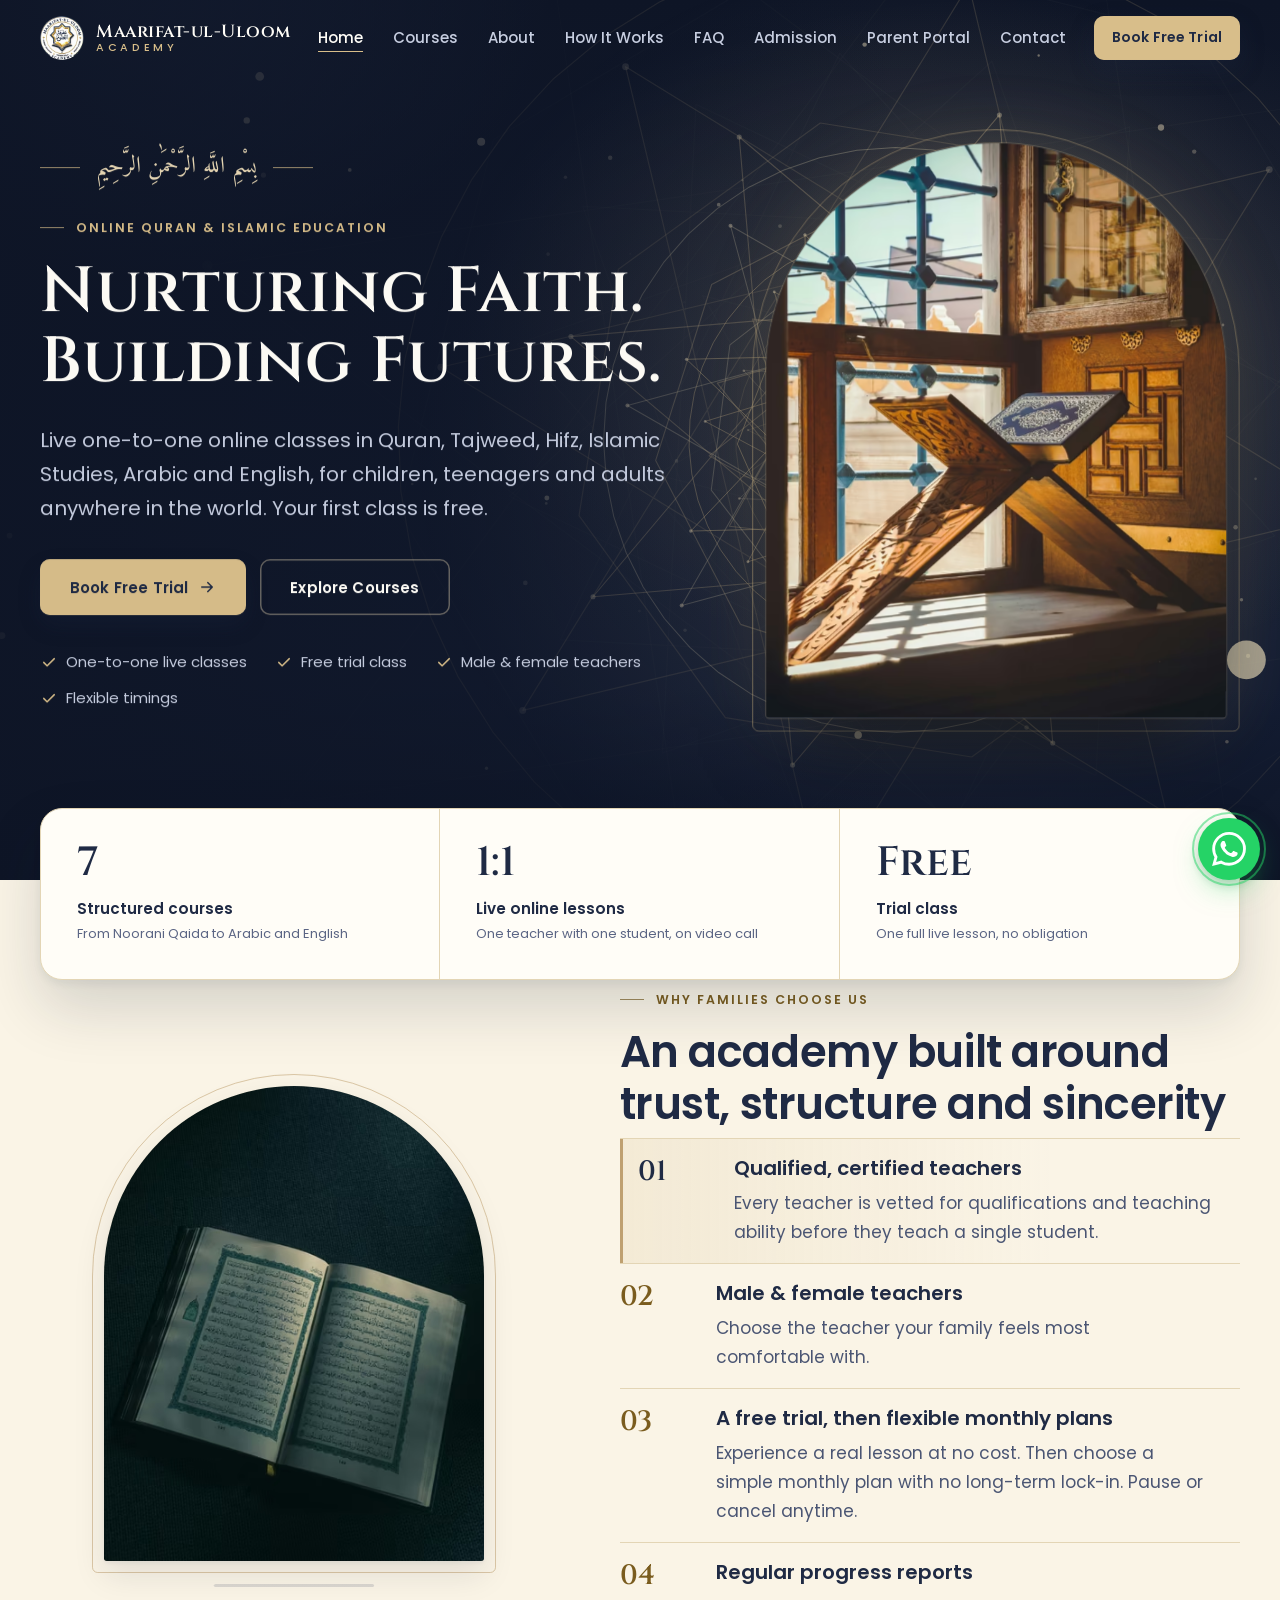
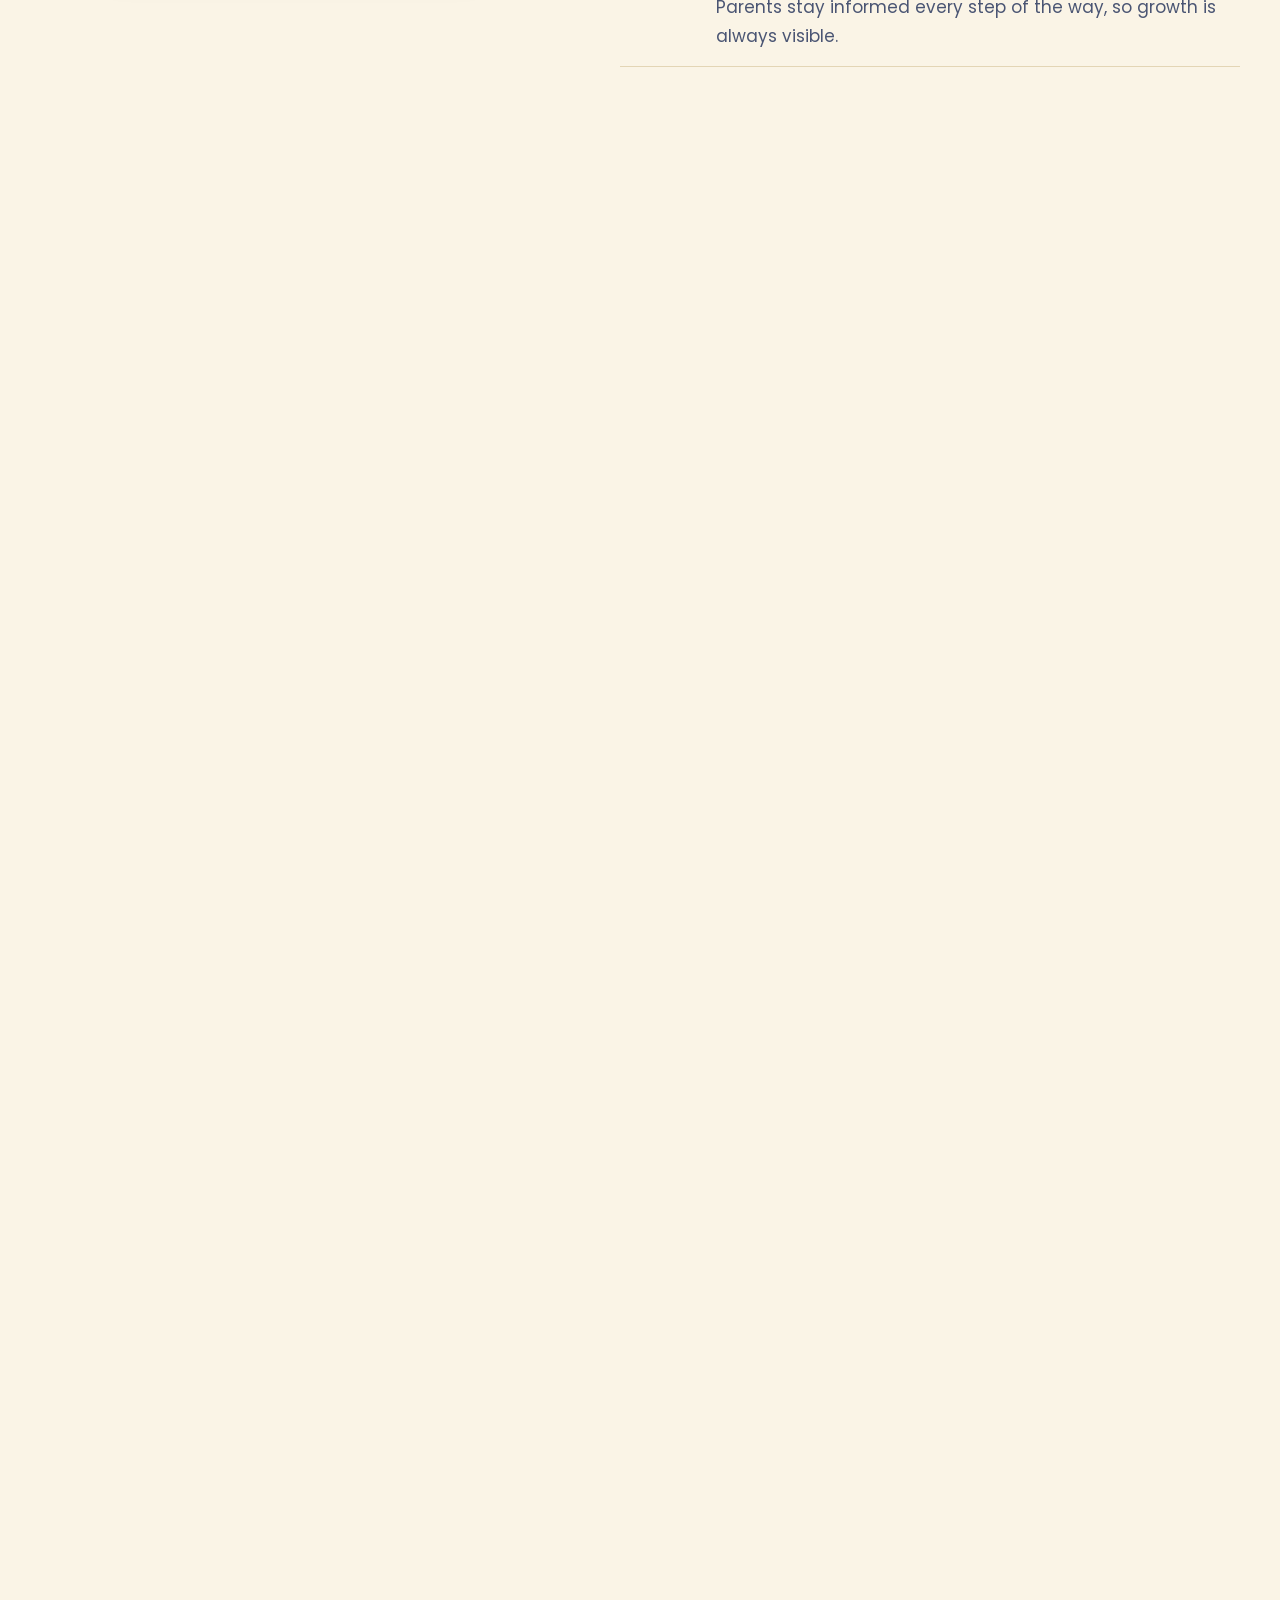
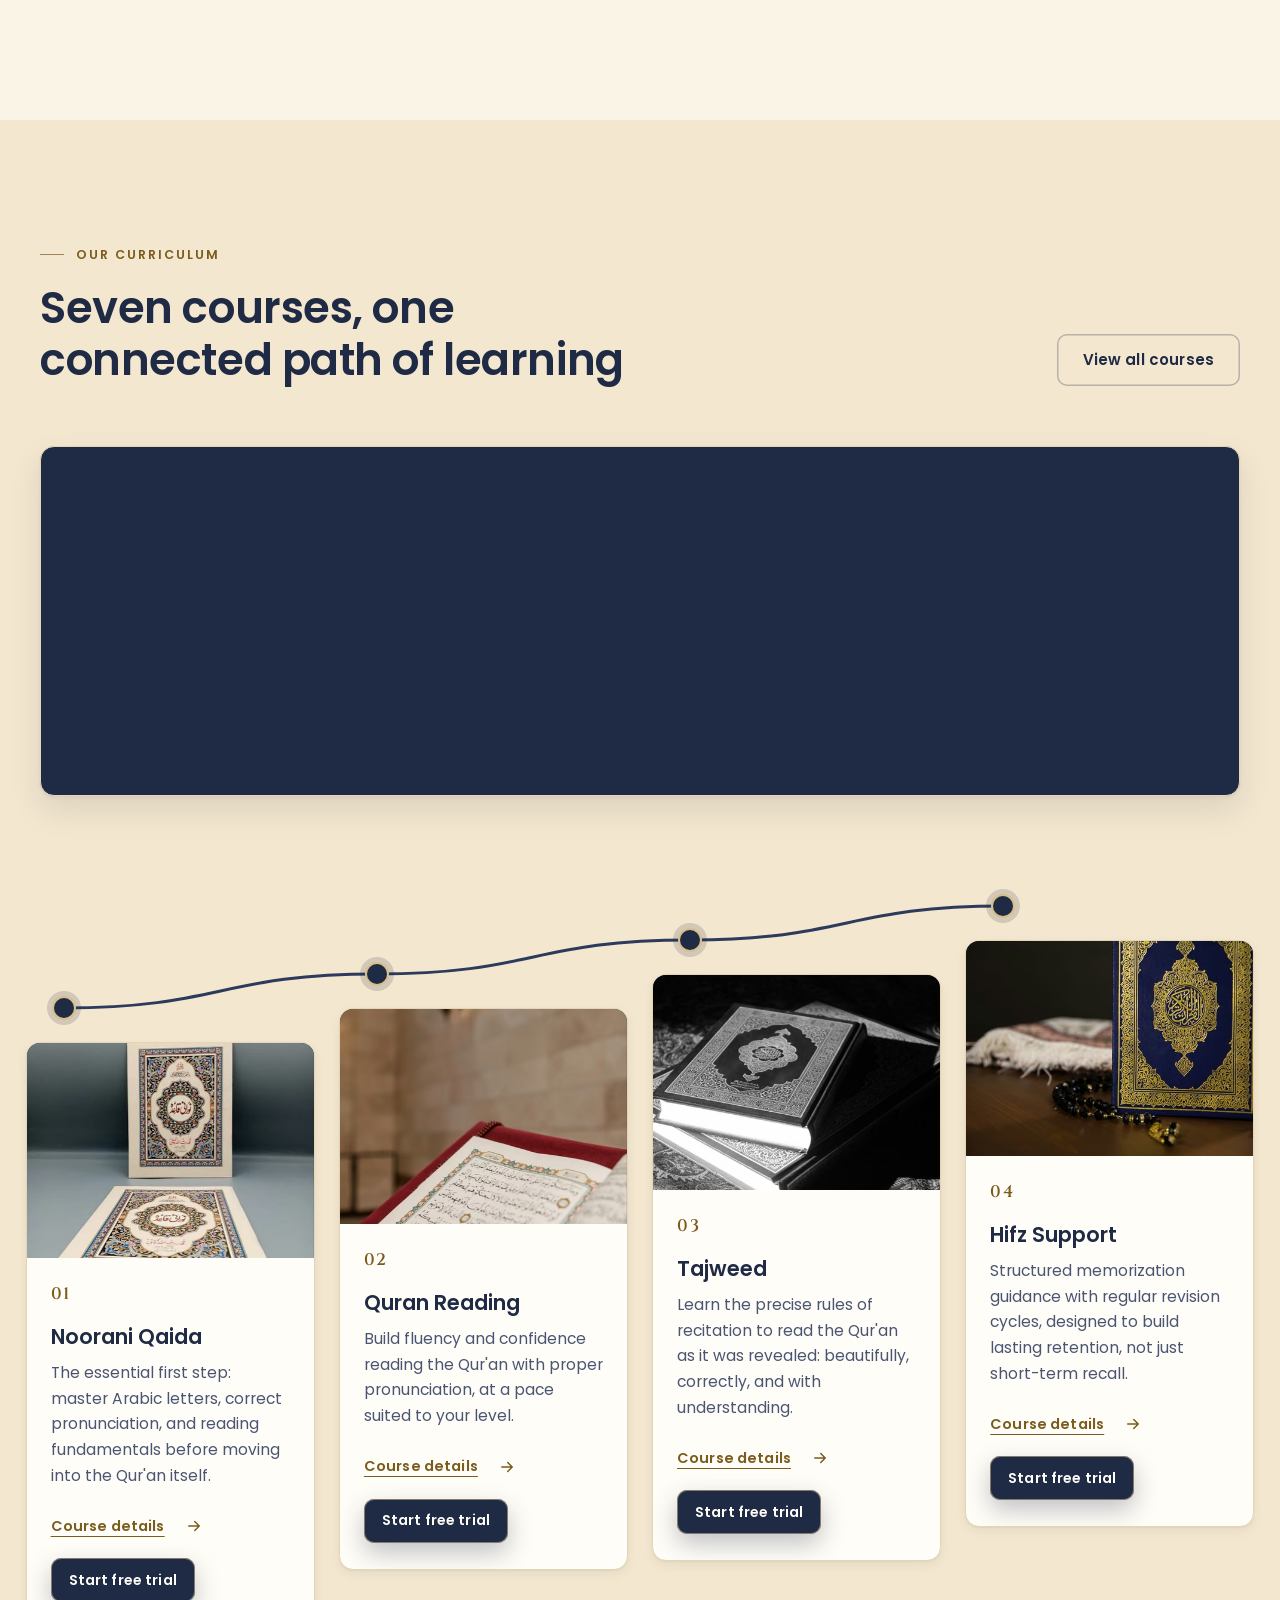
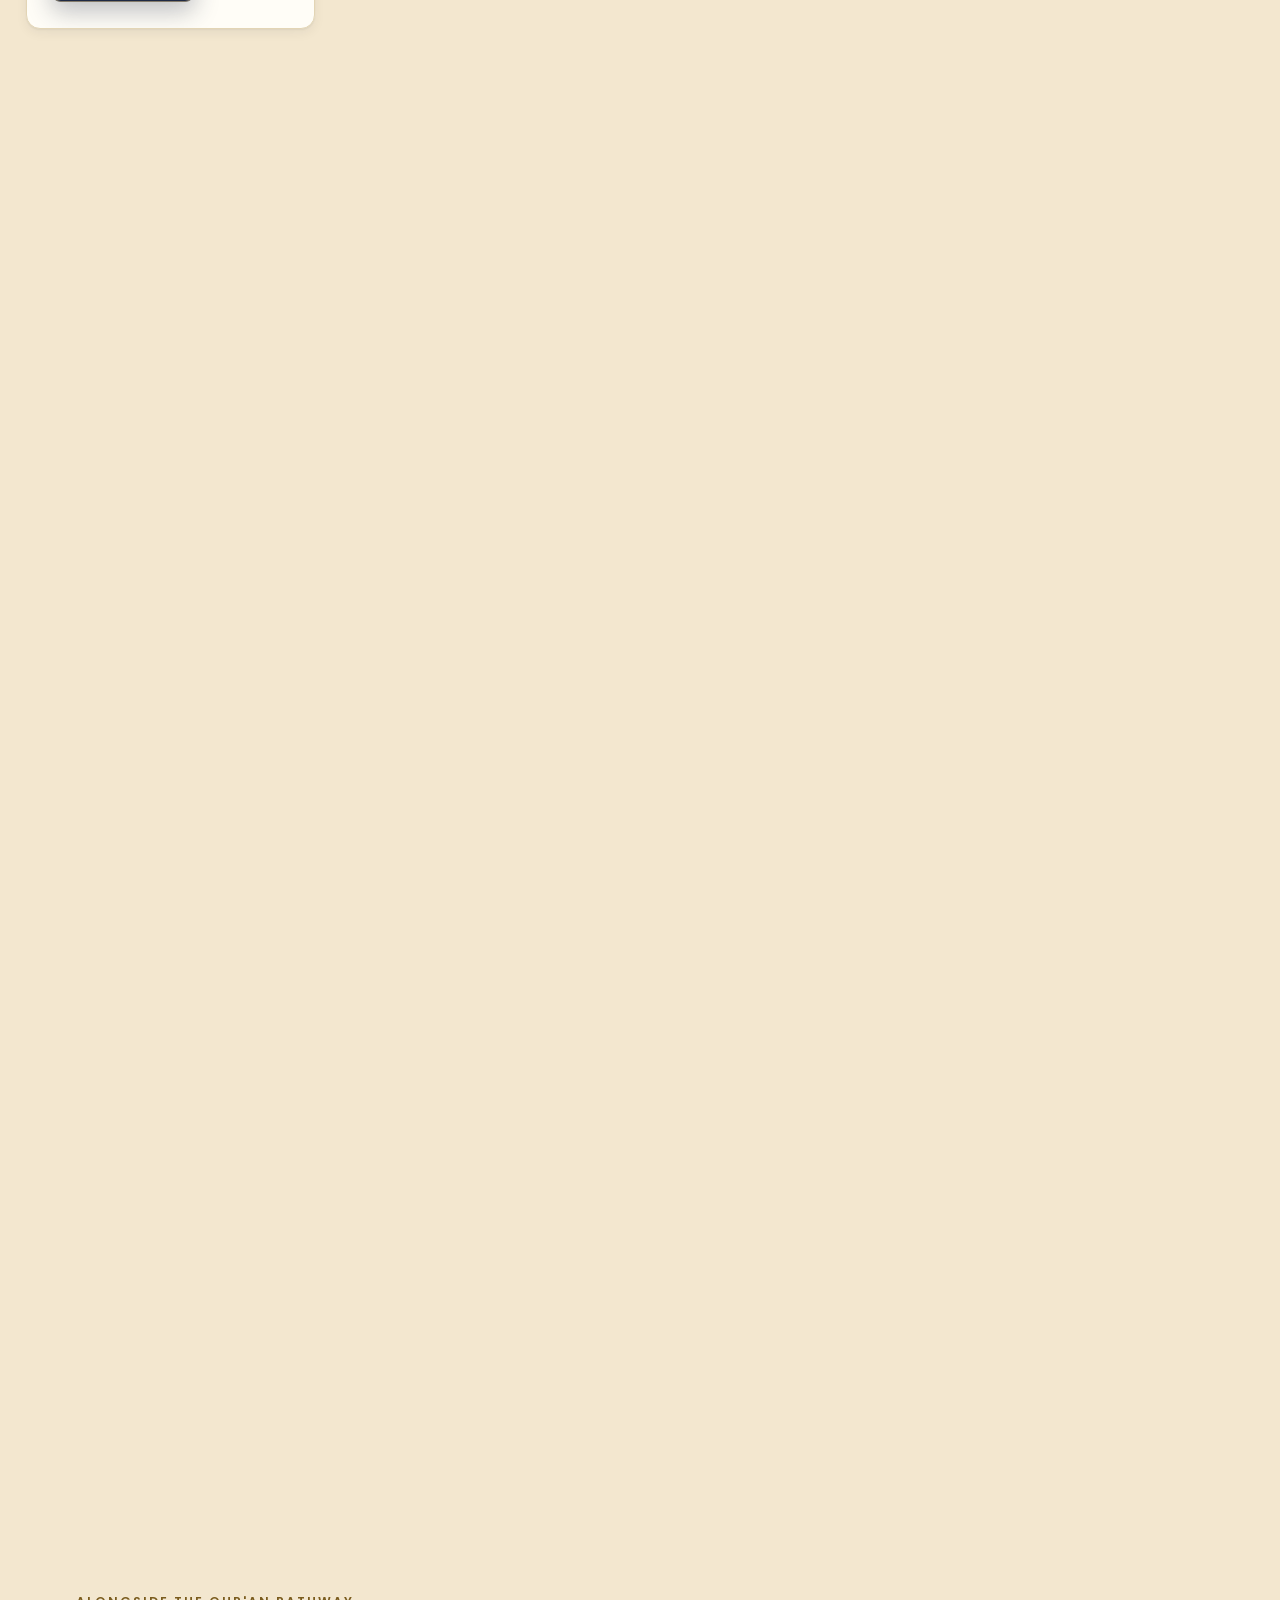
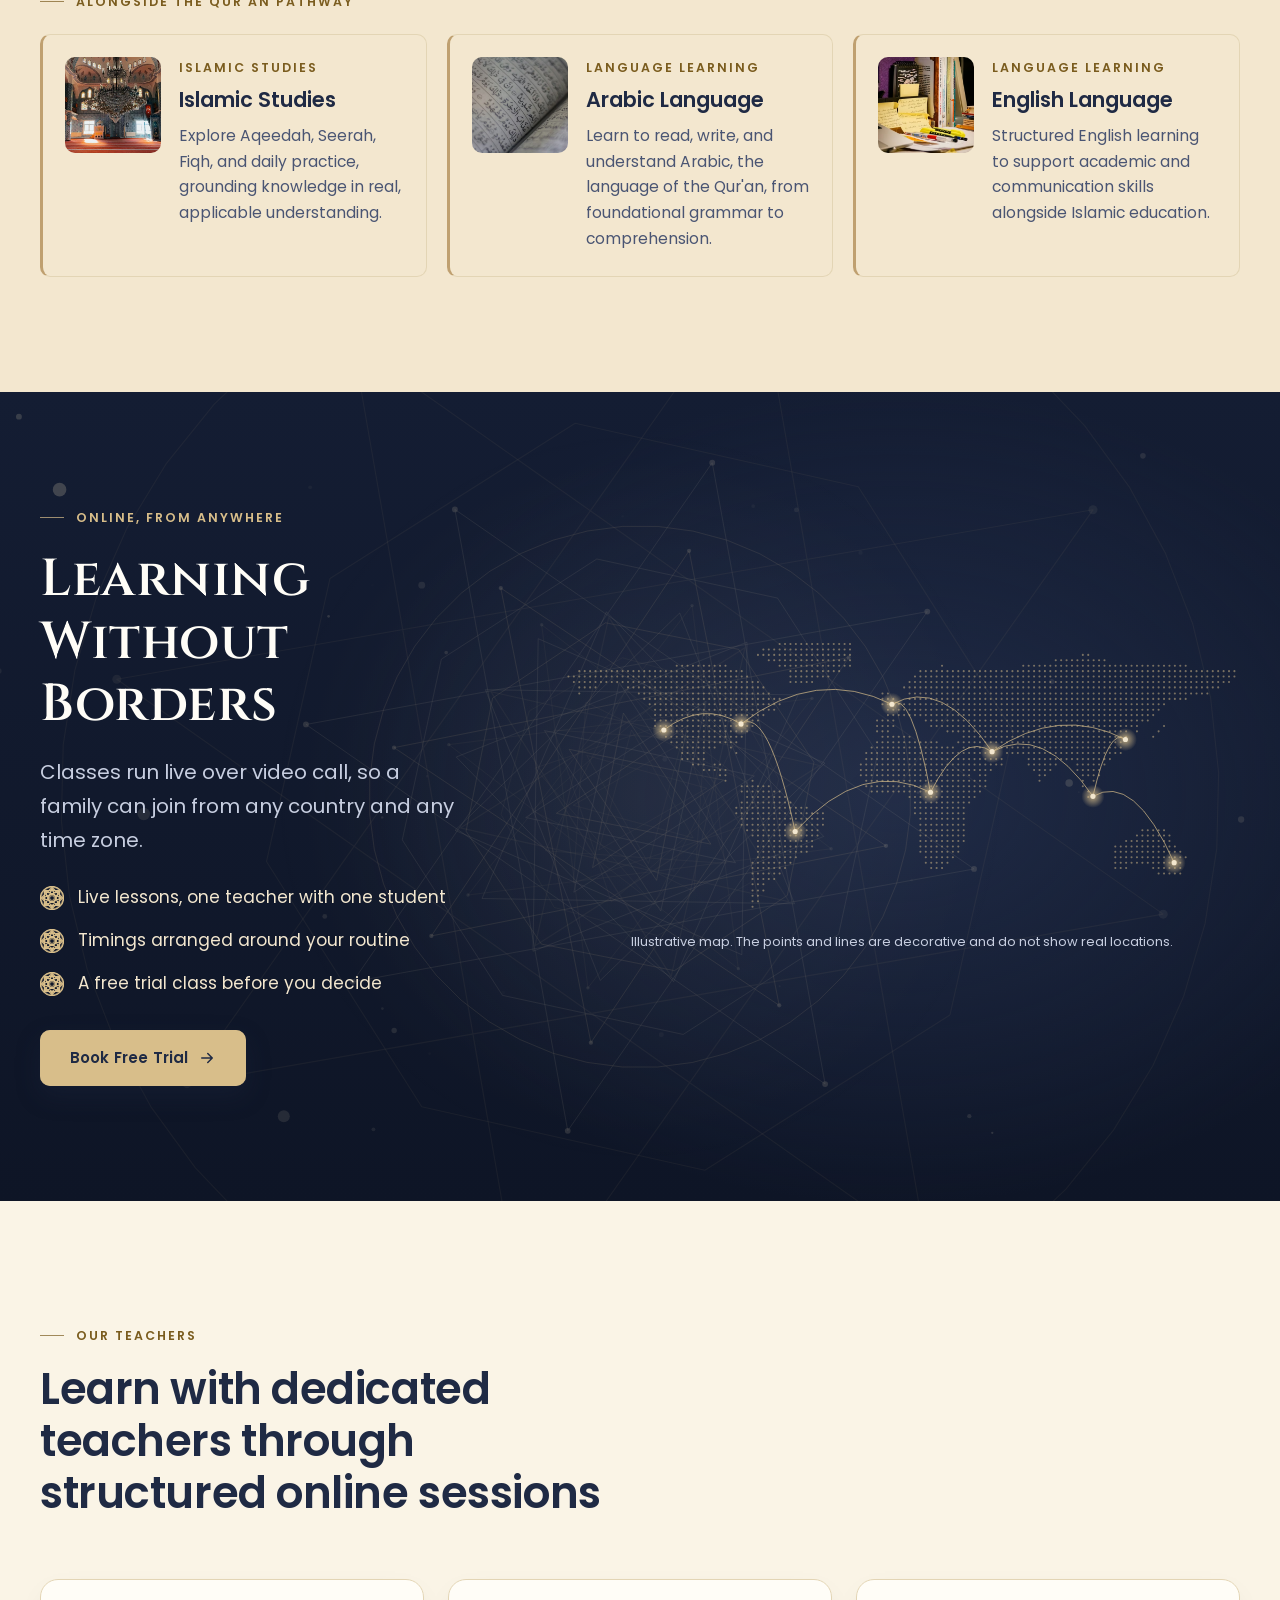
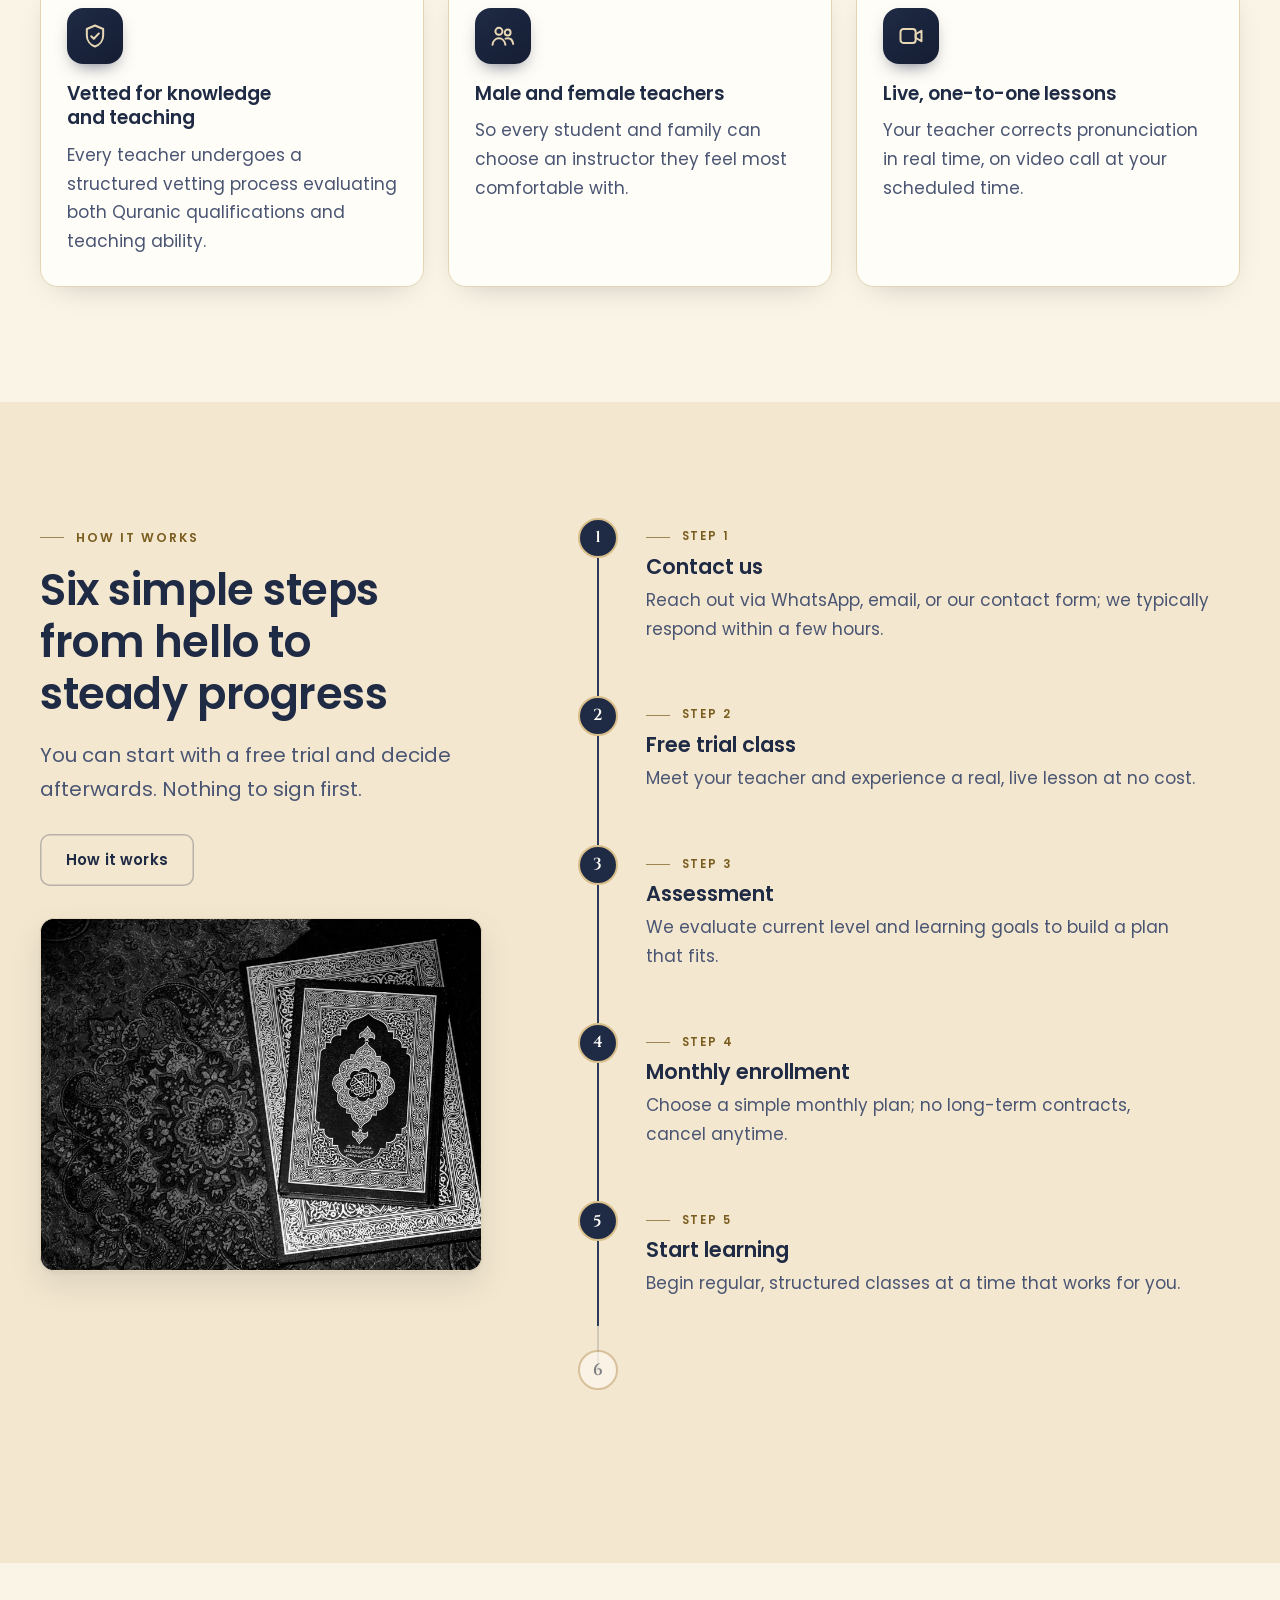
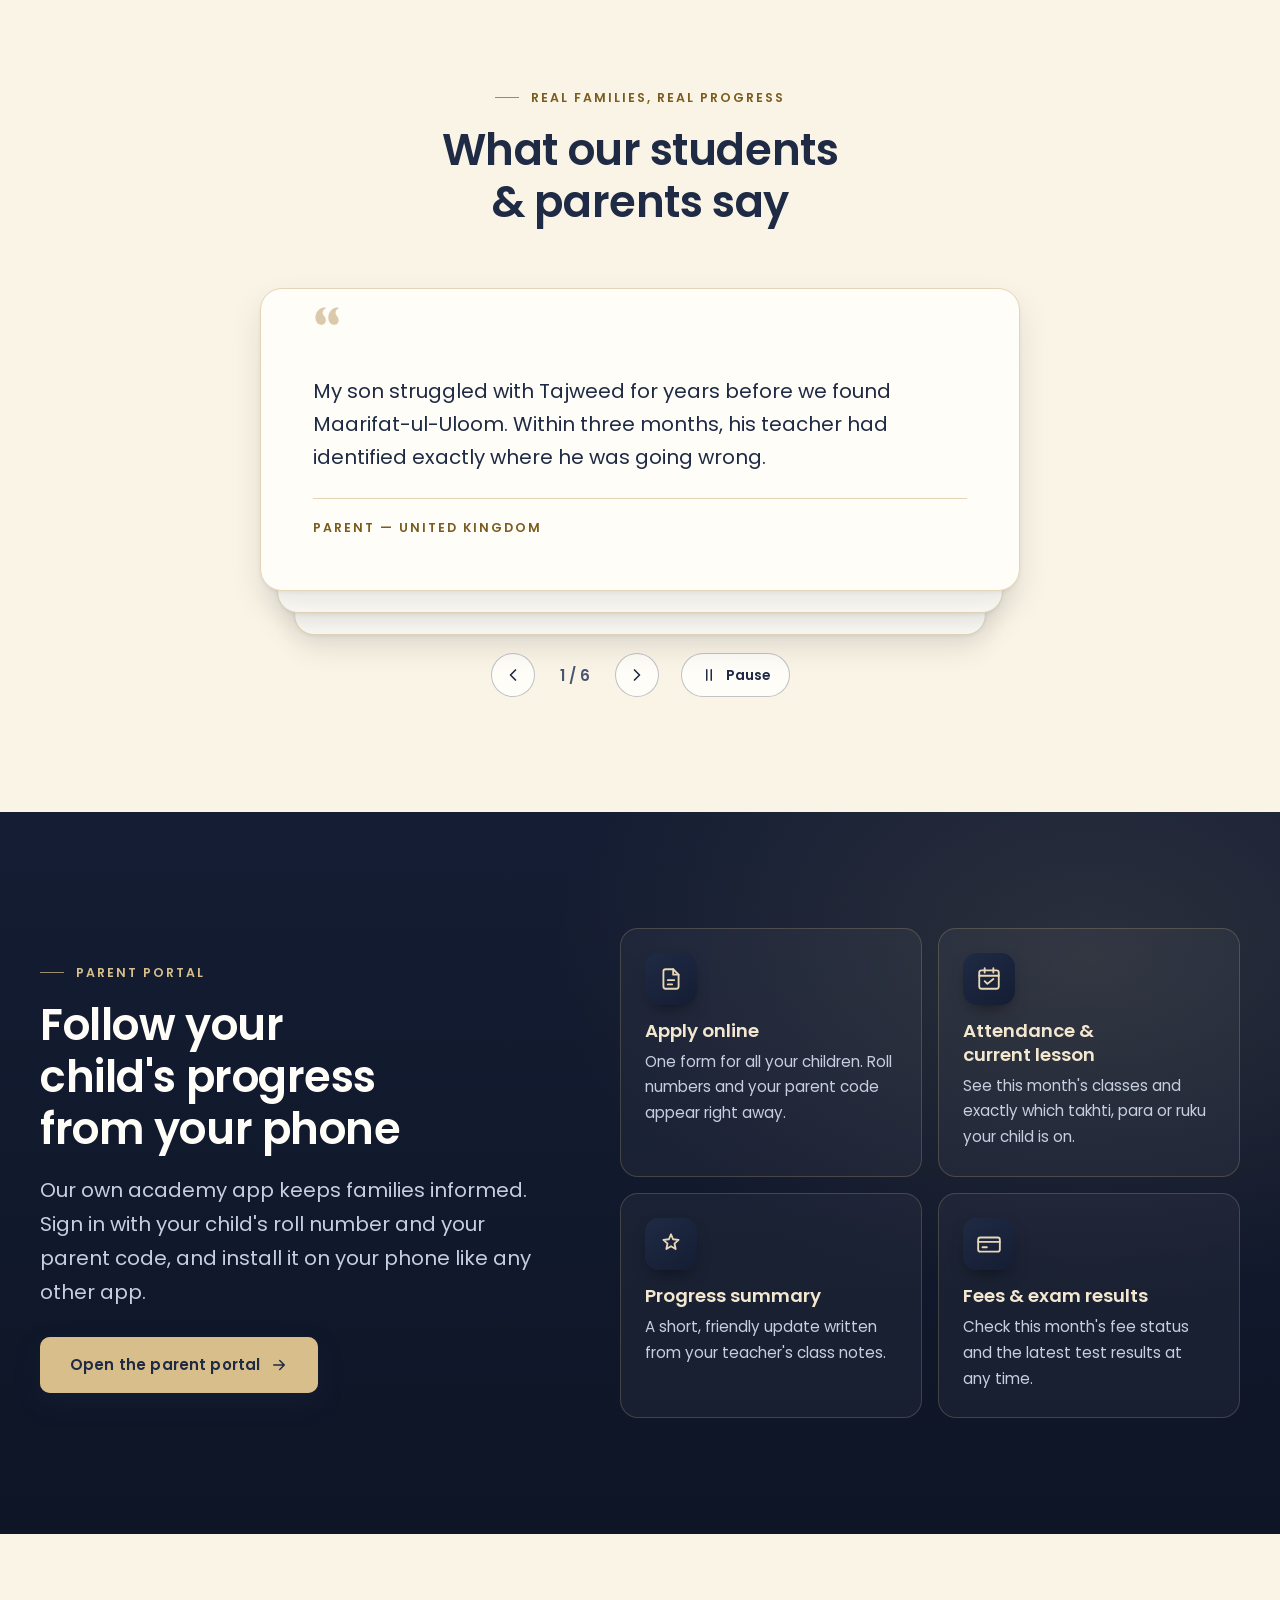
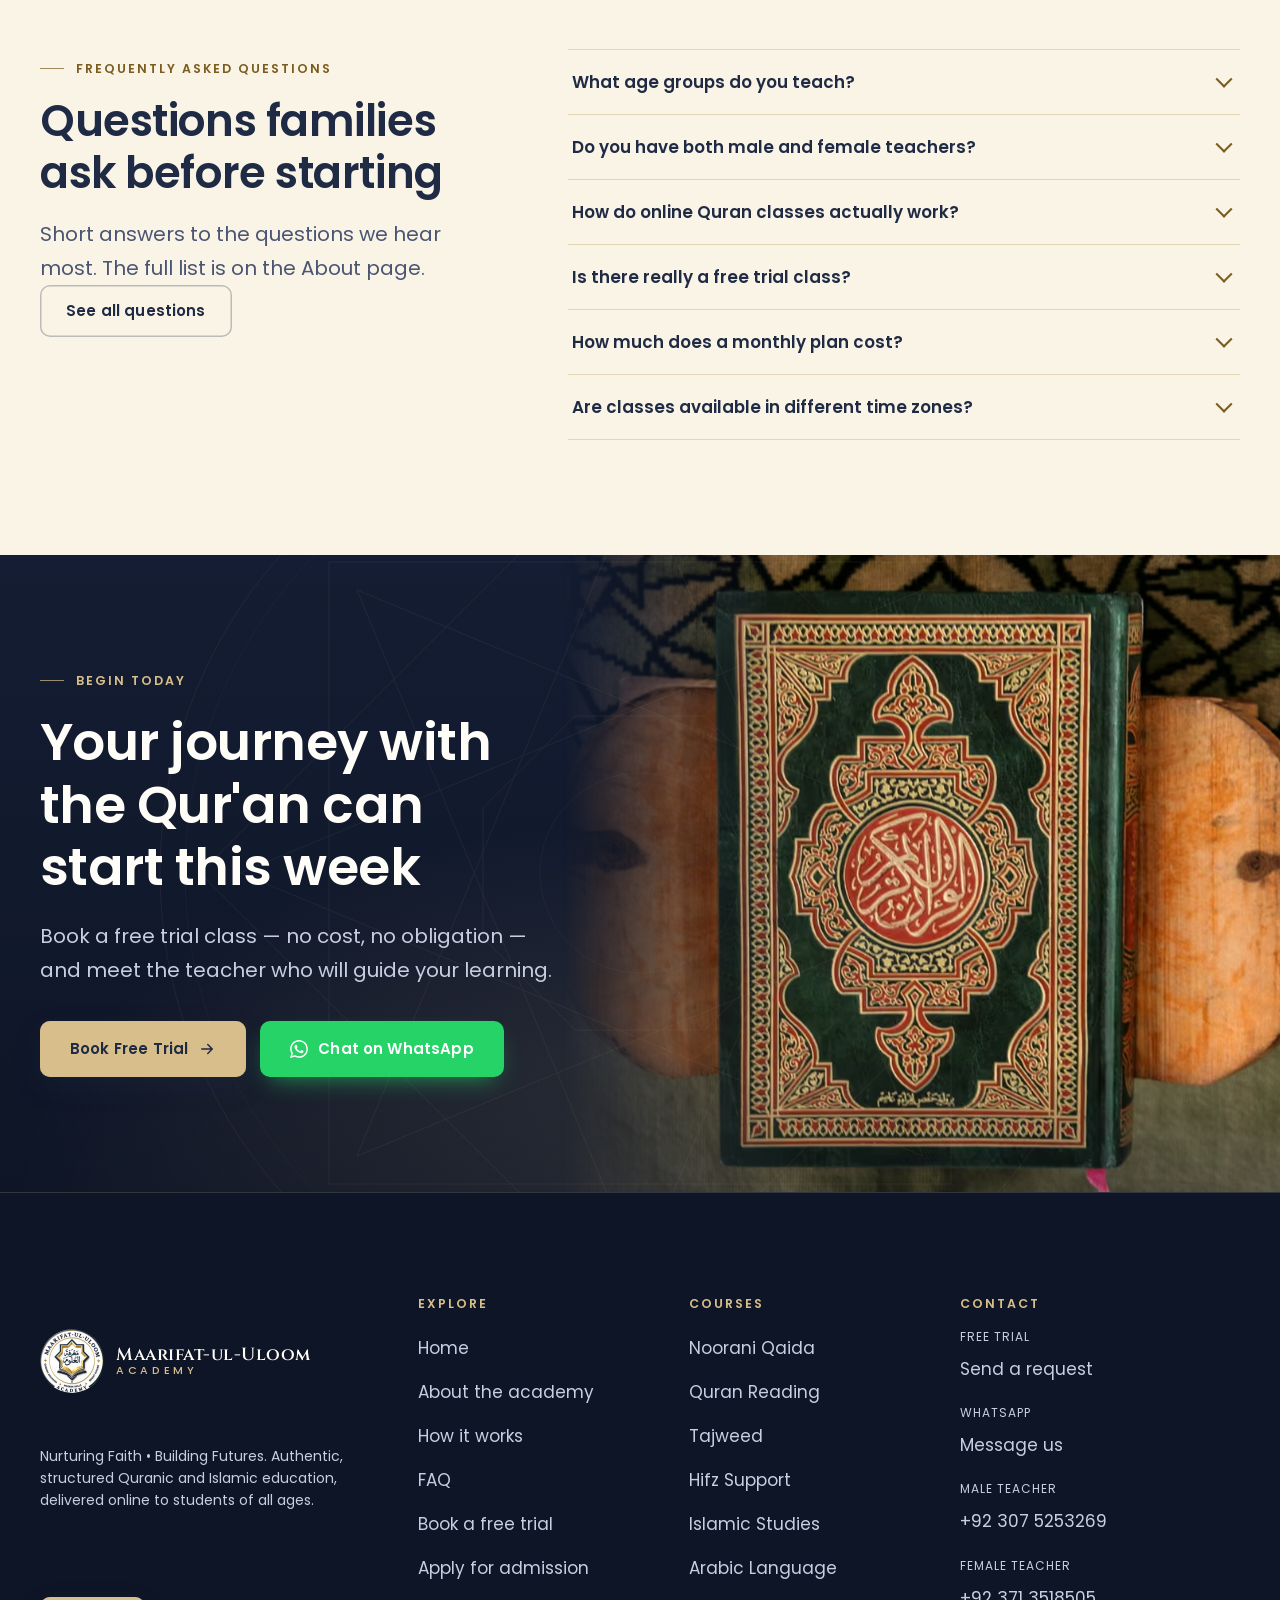
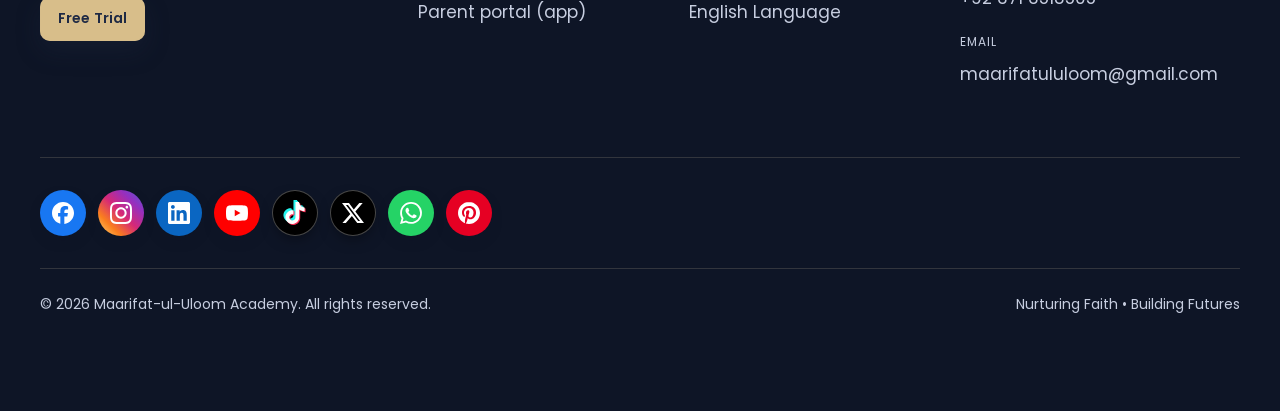
==== commit 4016d988: "Add Admission page (embedded form), Admission links in menu/footer, parent portal links to new URL" ====
--- a/index.html
+++ b/index.html
@@ -80,7 +80,7 @@
         <li><a href="about">About</a></li>
         <li><a href="about#how-it-works">How It Works</a></li>
         <li><a href="about#faq">FAQ</a></li>
-        <li><a href="portal">Parent Portal</a></li>
+        <li><a href="admission">Admission</a></li><li><a href="portal">Parent Portal</a></li>
         <li><a href="contact">Contact</a></li>
       </ul>
     </nav>
@@ -105,7 +105,7 @@
         <li><a href="about">About</a></li>
         <li><a href="about#how-it-works">How It Works</a></li>
         <li><a href="about#faq">FAQ</a></li>
-        <li><a href="portal">Parent Portal</a></li>
+        <li><a href="admission">Admission</a></li><li><a href="portal">Parent Portal</a></li>
         <li><a href="contact">Contact</a></li>
       </ul>
     </nav>
@@ -623,7 +623,7 @@
           <li><a href="about#how-it-works">How it works</a></li>
           <li><a href="about#faq">FAQ</a></li>
           <li><a href="contact">Book a free trial</a></li>
-          <li><a href="portal">Parent portal (app)</a></li>
+          <li><a href="admission">Apply for admission</a></li><li><a href="portal">Parent portal (app)</a></li>
         </ul>
       </nav>
 
--- a/assets/css/tokens.css
+++ b/assets/css/tokens.css
@@ -0,0 +1,259 @@
+/* ============================================================
+   MAARIFAT-UL-ULOOM ACADEMY — DESIGN TOKENS  (Step 2 · v1.0 · DRAFT FOR APPROVAL)
+   Direction: "Illuminated Manuscript x Modern Classroom"
+
+   This file is a standalone token sheet. It does NOT replace the
+   current assets/css/style.css and touches no admin files. It is
+   the single source of truth that Step 3 pages will be built on.
+
+   Contrast (WCAG 2.1 AA, verified) is noted next to every text pairing.
+   RULE: --gold-400 / --gold-500 are for lines, fills and dark backgrounds.
+         On light backgrounds, gold TEXT must use --gold-700.
+   ============================================================ */
+
+/* ---------- Fonts: load with <link rel="preconnect"> + <link rel="stylesheet">, NOT @import ----------
+   https://fonts.googleapis.com/css2?family=Amiri:wght@400;700&family=Cinzel:wght@600;700&family=Poppins:wght@400;500;600&display=swap
+   (5 Latin files + 1-2 Arabic files. Self-host in Step 3 for speed and privacy.)
+*/
+
+:root {
+  /* ============ 1. PRIMITIVE PALETTE ============ */
+
+  /* Deep Navy / Midnight (official brand guide: Navy #1F2A44, Cream #F3E7CF, Gold #D8BE8A, Light Gold #E8D8B5, Shadow #2C2F38) */
+  --navy-950: #0E1526;   /* footer, cinematic shadows */
+  --navy-900: #141D33;   /* dark section background */
+  --navy-800: #1F2A44;   /* BRAND NAVY (kept) — primary text on light, dark-header */
+  --navy-700: #2C3A5C;   /* raised surface on dark */
+  --navy-500: #4A5573;   /* body-soft text on light        6.75:1 on ivory-100 */
+  --navy-400: #5B6584;   /* muted text on light (min)      5.26:1 on ivory-100 */
+  --mist:     #C7CEE0;   /* secondary text on navy         10.6:1 on navy-900  */
+
+  /* Warm Ivory / Parchment */
+  --ivory-50:  #FFFDF7;  /* card / parchment surface */
+  --ivory-100: #FAF4E6;  /* page background */
+  --ivory-200: #F3E7CF;  /* BRAND CREAM (kept) — alt sections, text on navy */
+  --line:      #E3D5B5;  /* hairlines on ivory */
+
+  /* Gold */
+  --gold-300: #E8D8B5;   /* light gold: highlight, text on navy-950 */
+  --gold-400: #D8BE8A;   /* BRAND GOLD (kept): lines, icons, fills, text ON NAVY only */
+  --gold-500: #BFA070;   /* decorative linework only (2.3:1 on ivory — never text) */
+  --gold-700: #7A5C1E;   /* GOLD TEXT ON LIGHT   5.7:1 on ivory-100, 5.1:1 on ivory-200 */
+  --gold-800: #5E4514;   /* small gold text on cream  7.3:1 */
+
+  /* Deep Emerald */
+  --emerald-100: #EDE4CF; /* tint / selected background */
+  --emerald-300: #E8D8B5; /* emerald highlight ON NAVY  8.3:1 on navy-900 */
+  --emerald-500: #2C3A5C; /* icon / progress */
+  --emerald-700: #1F2A44; /* CTA / status / selected     7.2:1 on ivory-100; ivory-50 text on it 7.8:1 */
+  --emerald-800: #141D33; /* CTA hover */
+
+  /* Supporting */
+  --white:       #FFFFFF;
+  --charcoal-900:#22252D; /* long-form text alternative  14:1 */
+  --charcoal-700:#2C2F38; /* shadow tint */
+  --brick-700:   #8A2F1D; /* error text                  8.2:1 on ivory-50 */
+  --brick-100:   #F6E3DE; /* error background */
+
+  /* ============ 2. SEMANTIC TOKENS — LIGHT (default) ============ */
+  --bg:            var(--ivory-100);
+  --bg-alt:        var(--ivory-200);
+  --surface:       var(--ivory-50);
+  --surface-sunk:  var(--ivory-200);
+  --text:          var(--navy-800);
+  --text-soft:     var(--navy-500);
+  --text-muted:    var(--navy-400);
+  --heading:       var(--navy-800);
+  --accent-text:   var(--gold-700);     /* eyebrows, labels, links-on-light */
+  --accent-line:   var(--gold-400);     /* borders, rules, icons */
+  --accent-fill:   var(--gold-400);
+  --cta-bg:        var(--emerald-700);
+  --cta-bg-hover:  var(--emerald-800);
+  --cta-text:      var(--ivory-50);
+  --selected-bg:   var(--emerald-100);
+  --selected-text: var(--emerald-700);
+  --border:        var(--line);
+  --border-strong: rgba(31, 42, 68, 0.28);
+  --error:         var(--brick-700);
+  --error-bg:      var(--brick-100);
+  --success:       var(--emerald-700);
+  --focus-ring:    var(--gold-700);     /* 2px, offset 3px */
+
+  /* ============ 3. TYPOGRAPHY ============ */
+  --font-display: 'Cinzel', 'Times New Roman', serif;         /* wordmark, H1, short display H2 */
+  --font-body:    'Poppins', system-ui, -apple-system, 'Segoe UI', sans-serif;
+  --font-arabic:  'Amiri', 'Noto Naskh Arabic', 'Traditional Arabic', serif;
+
+  /* Fluid scale: min at 360px viewport, max at 1280px */
+  --fs-h1:    clamp(2.25rem, 1.55rem + 3.1vw, 4rem);      /* 36 -> 64 */
+  --fs-h2:    clamp(1.75rem, 1.35rem + 1.7vw, 2.75rem);   /* 28 -> 44 */
+  --fs-h3:    clamp(1.25rem, 1.12rem + 0.6vw, 1.625rem);  /* 20 -> 26 */
+  --fs-lead:  clamp(1.0625rem, 1rem + 0.4vw, 1.25rem);    /* 17 -> 20 */
+  --fs-body:  1.0625rem;                                  /* 17  (16 on <400px handled in Step 3) */
+  --fs-small: 0.875rem;                                   /* 14 */
+  --fs-label: 0.78rem;                                    /* 12.5, uppercase, tracked */
+  --fs-btn:   0.9375rem;                                  /* 15 */
+  --fs-nav:   0.9375rem;                                  /* 15 */
+  --fs-arabic-scale: 1.3;                                 /* Arabic = Latin size x1.3 */
+
+  --lh-h1: 1.1;  --lh-h2: 1.2;  --lh-h3: 1.3;  --lh-body: 1.7;  --lh-arabic: 2;
+  --tracking-display: 0.01em;
+  --tracking-label:   0.16em;
+  --measure-body: 62ch;
+  --measure-h1:   16ch;
+  --measure-h2:   24ch;
+
+  /* ============ 4. SPACE, SHAPE, ELEVATION ============ */
+  --space-1: 4px;  --space-2: 8px;  --space-3: 12px; --space-4: 16px;
+  --space-5: 24px; --space-6: 32px; --space-7: 48px; --space-8: 64px;
+  --space-9: 96px; --space-10: 128px;
+  --section-y: clamp(72px, 9vw, 136px);
+  --container: 1200px;
+  --gutter: clamp(20px, 4vw, 40px);
+
+  --radius-xs: 6px;  --radius-sm: 10px;  --radius-md: 14px;
+  --radius-lg: 22px; --radius-arch: 999px 999px 14px 14px;   /* arch-shaped image frames */
+
+  --shadow-sm:   0 1px 2px rgba(20, 29, 51, .06), 0 4px 12px rgba(20, 29, 51, .06);
+  --shadow-md:   0 2px 4px rgba(20, 29, 51, .05), 0 14px 32px rgba(20, 29, 51, .10);
+  --shadow-lg:   0 4px 8px rgba(20, 29, 51, .06), 0 28px 60px rgba(20, 29, 51, .16);
+  --shadow-cta:  0 10px 24px rgba(31,42,68, .28);
+  --glow-cta:    0 0 0 4px rgba(31,42,68, .16), 0 14px 32px rgba(31,42,68, .34);
+  --glow-gold:   0 0 0 4px rgba(216, 190, 138, .22), 0 14px 32px rgba(216, 190, 138, .22);
+  --hairline-gold: inset 0 0 0 1px rgba(216, 190, 138, .55);
+
+  /* ============ 5. MOTION ============ */
+  --ease-out:    cubic-bezier(.22, .61, .36, 1);
+  --ease-in-out: cubic-bezier(.65, 0, .35, 1);
+  --dur-1: 120ms;  /* press */
+  --dur-2: 220ms;  /* hover, focus */
+  --dur-3: 420ms;  /* small reveals */
+  --dur-4: 700ms;  /* section reveals */
+  --dur-5: 1200ms; /* line-draw, hero intro */
+  --reveal-distance: 24px;
+  --stagger: 70ms;
+
+  /* ============ 6. LAYERS + BREAKPOINTS (documented; use in @media) ============ */
+  --z-base: 0;  --z-sticky: 50;  --z-header: 100;  --z-sheet: 200;  --z-modal: 300;
+  /* --bp-sm: 480px; --bp-md: 768px; --bp-lg: 1024px; --bp-xl: 1280px */
+  --header-h: 76px;
+  --header-h-mobile: 64px;
+  --sticky-bar-h: 68px;               /* + env(safe-area-inset-bottom) */
+  --tap-min: 44px;                    /* minimum touch target */
+}
+
+/* ============ SEMANTIC TOKENS — DARK SECTIONS ============
+   Use on any section (or the whole page) via class or data attribute.
+   Gold text is allowed here; emerald text uses --emerald-300.        */
+.theme-dark,
+[data-theme="dark"] {
+  --bg:            var(--navy-900);
+  --bg-alt:        var(--navy-950);
+  --surface:       var(--navy-700);
+  --surface-sunk:  var(--navy-950);
+  --text:          var(--ivory-200);   /* 13.7:1 */
+  --text-soft:     var(--mist);        /* 10.6:1 */
+  --text-muted:    var(--mist);        /* never use navy-400 on navy */
+  --heading:       var(--ivory-50);
+  --accent-text:   var(--gold-400);    /* 9.3:1 on navy-900 */
+  --accent-line:   var(--gold-400);
+  --cta-bg:        var(--gold-400);    /* dark-section primary CTA = gold */
+  --cta-bg-hover:  var(--gold-300);
+  --cta-text:      var(--navy-800);    /* 7.9:1 */
+  --selected-bg:   rgba(124, 196, 175, .16);
+  --selected-text: var(--emerald-300);
+  --border:        rgba(232, 216, 181, .16);
+  --border-strong: rgba(232, 216, 181, .4);
+  --focus-ring:    var(--gold-400);
+  --shadow-md:     0 2px 4px rgba(0,0,0,.25), 0 14px 32px rgba(0,0,0,.35);
+}
+
+/* ============ BASE (opt-in; Step 3 will import this) ============ */
+html { scroll-behavior: smooth; }
+body {
+  margin: 0;
+  background: var(--bg);
+  color: var(--text);
+  font-family: var(--font-body);
+  font-size: var(--fs-body);
+  line-height: var(--lh-body);
+  -webkit-font-smoothing: antialiased;
+  text-rendering: optimizeLegibility;
+}
+h1, h2, h3 { color: var(--heading); margin: 0; text-wrap: balance; }
+h1 { font-family: var(--font-display); font-weight: 600; font-size: var(--fs-h1); line-height: var(--lh-h1); letter-spacing: var(--tracking-display); max-width: var(--measure-h1); }
+h2 { font-family: var(--font-body);    font-weight: 600; font-size: var(--fs-h2); line-height: var(--lh-h2); max-width: var(--measure-h2); letter-spacing: -0.01em; }
+h2.display { font-family: var(--font-display); font-weight: 600; letter-spacing: var(--tracking-display); } /* 4 words or fewer */
+h3 { font-family: var(--font-body);    font-weight: 600; font-size: var(--fs-h3); line-height: var(--lh-h3); }
+p  { margin: 0; max-width: var(--measure-body); text-wrap: pretty; }
+.lead  { font-size: var(--fs-lead); color: var(--text-soft); }
+.small { font-size: var(--fs-small); line-height: 1.6; }
+.label {
+  font-size: var(--fs-label); font-weight: 600; letter-spacing: var(--tracking-label);
+  text-transform: uppercase; color: var(--accent-text);
+}
+.arabic { font-family: var(--font-arabic); direction: rtl; line-height: var(--lh-arabic); font-size: calc(1em * var(--fs-arabic-scale)); }
+
+:focus-visible { outline: 2px solid var(--focus-ring); outline-offset: 3px; border-radius: 4px; }
+
+.skip-link {
+  position: absolute; left: 16px; top: -64px; z-index: var(--z-modal);
+  padding: 12px 18px; background: var(--navy-800); color: var(--ivory-50);
+  border-radius: var(--radius-sm); font-weight: 600;
+}
+.skip-link:focus { top: 16px; }
+
+/* ============ BUTTONS ============ */
+.btn {
+  --_h: 52px;
+  display: inline-flex; align-items: center; justify-content: center; gap: 10px;
+  min-height: var(--_h); padding: 0 26px;
+  border: 0; border-radius: var(--radius-sm);
+  font-family: var(--font-body); font-size: var(--fs-btn); font-weight: 600; letter-spacing: .01em;
+  text-decoration: none; cursor: pointer; white-space: nowrap;
+  transition: background var(--dur-2) var(--ease-out), color var(--dur-2) var(--ease-out),
+              box-shadow var(--dur-2) var(--ease-out), transform var(--dur-2) var(--ease-out);
+}
+.btn svg { width: 18px; height: 18px; transition: transform var(--dur-2) var(--ease-out); }
+.btn:hover svg { transform: translateX(4px); }
+.btn:active { transform: scale(.98); transition-duration: var(--dur-1); }
+.btn--lg { --_h: 56px; padding: 0 30px; }
+.btn--sm { --_h: 44px; padding: 0 18px; font-size: .875rem; }   /* 44px = tap minimum */
+
+.btn--primary   { background: var(--cta-bg); color: var(--cta-text); box-shadow: var(--hairline-gold), var(--shadow-cta); }
+.btn--primary:hover { background: var(--cta-bg-hover); box-shadow: var(--hairline-gold), var(--glow-cta); transform: scale(1.02); }
+.theme-dark .btn--primary:hover { box-shadow: var(--glow-gold); }
+
+.btn--secondary { background: transparent; color: var(--heading); box-shadow: inset 0 0 0 1.5px var(--border-strong); }
+.btn--secondary:hover { background: var(--heading); color: var(--bg); }
+
+.btn--whatsapp  { background: transparent; color: var(--emerald-700); box-shadow: inset 0 0 0 1.5px var(--emerald-700); }
+.btn--whatsapp:hover { background: var(--emerald-100); }
+.theme-dark .btn--whatsapp { color: var(--emerald-300); box-shadow: inset 0 0 0 1.5px var(--emerald-300); }
+
+.btn--link { min-height: var(--tap-min); padding: 0; background: none; color: var(--accent-text); box-shadow: none; text-decoration: underline; text-underline-offset: 5px; text-decoration-thickness: 1px; }
+
+.btn[disabled], .btn[aria-disabled="true"] { background: #E7E1D2; color: #6B7080; box-shadow: none; cursor: not-allowed; transform: none; }
+
+/* ============ MOTION SAFETY ============ */
+.reveal { opacity: 0; transform: translateY(var(--reveal-distance)); transition: opacity var(--dur-4) var(--ease-out), transform var(--dur-4) var(--ease-out); }
+.reveal.is-visible { opacity: 1; transform: none; }
+/* If JS never runs, content must still show: Step 3 adds <html class="js"> and scopes .reveal under .js */
+html:not(.js) .reveal { opacity: 1; transform: none; }
+
+@media (prefers-reduced-motion: reduce) {
+  *, *::before, *::after {
+    animation-duration: .01ms !important; animation-iteration-count: 1 !important;
+    transition-duration: .01ms !important; scroll-behavior: auto !important;
+  }
+  .reveal { opacity: 1; transform: none; }
+}
+
+/* ============ PLACEHOLDER MARKER (used during development) ============ */
+.is-placeholder { outline: 2px dashed var(--gold-700); outline-offset: -2px; }
+.is-placeholder::after {
+  content: attr(data-placeholder);
+  position: absolute; left: 8px; bottom: 8px; padding: 4px 8px;
+  font: 600 11px/1 var(--font-body); letter-spacing: .08em; text-transform: uppercase;
+  background: var(--ivory-50); color: var(--gold-800); border-radius: 4px;
+}
--- a/assets/css/home.css
+++ b/assets/css/home.css
@@ -0,0 +1,1012 @@
+/* ============================================================
+   MAARIFAT-UL-ULOOM ACADEMY — HOMEPAGE  (Step 3)
+   Built on assets/css/tokens.css. Loaded only by index.html.
+   Order: fonts · base · header · hero · trust · why · pathway ·
+          world · teachers · how · testimonials · cta · footer ·
+          sticky bar · motion safety
+   ============================================================ */
+
+/* ---------- Self-hosted fonts (Latin subsets; SIL OFL, licences in assets/fonts) ---------- */
+@font-face { font-family: 'Cinzel';  font-weight: 600; font-style: normal; font-display: swap; src: url("../fonts/cinzel-latin-600-normal.woff2") format("woff2"); }
+@font-face { font-family: 'Cinzel';  font-weight: 700; font-style: normal; font-display: swap; src: url("../fonts/cinzel-latin-700-normal.woff2") format("woff2"); }
+@font-face { font-family: 'Poppins'; font-weight: 400; font-style: normal; font-display: swap; src: url("../fonts/poppins-latin-400-normal.woff2") format("woff2"); }
+@font-face { font-family: 'Poppins'; font-weight: 500; font-style: normal; font-display: swap; src: url("../fonts/poppins-latin-500-normal.woff2") format("woff2"); }
+@font-face { font-family: 'Poppins'; font-weight: 600; font-style: normal; font-display: swap; src: url("../fonts/poppins-latin-600-normal.woff2") format("woff2"); }
+/* Bismillah-only subset of Amiri (20 KB instead of 108 KB). Add the full file if more Arabic is used later. */
+@font-face { font-family: 'Amiri';   font-weight: 400; font-style: normal; font-display: swap; src: url("../fonts/amiri-bismillah-subset.woff2") format("woff2"); }
+
+/* ---------- Base ---------- */
+*, *::before, *::after { box-sizing: border-box; }
+html { -webkit-text-size-adjust: 100%; }
+body { overflow-x: clip; }
+img, svg, picture { display: block; max-width: 100%; }
+img { height: auto; }
+a { color: inherit; }
+ul, ol { margin: 0; padding: 0; list-style: none; }
+figure, blockquote { margin: 0; }
+[hidden] { display: none !important; }
+[id] { scroll-margin-top: calc(var(--header-h) + 16px); }
+main:focus { outline: none; }
+
+.sr-only { position: absolute; width: 1px; height: 1px; margin: -1px; padding: 0; overflow: hidden; clip: rect(0 0 0 0); white-space: nowrap; border: 0; }
+.container { width: min(100% - 2 * var(--gutter), var(--container)); margin-inline: auto; }
+.section { padding-block: var(--section-y); }
+
+.label { display: inline-flex; align-items: center; gap: 12px; }
+.label::before { content: ""; width: 24px; height: 1px; background: currentColor; opacity: .7; }
+
+.section-head { margin-bottom: clamp(36px, 5vw, 60px); }
+.section-head .label { margin-bottom: 16px; }
+.section-head .lead { margin-top: 18px; }
+.section-head--row { display: flex; flex-wrap: wrap; align-items: flex-end; justify-content: space-between; gap: 24px; }
+.section-head--center { text-align: center; }
+.section-head--center h2, .section-head--center .lead { margin-inline: auto; }
+
+.reveal { transition-delay: calc(var(--i, 0) * var(--stagger)); }
+
+/* placeholder marker (dev-facing; delete data-placeholder to remove) */
+[data-placeholder] { position: relative; }
+[data-placeholder]::after {
+  content: attr(data-placeholder);
+  position: absolute; left: 50%; bottom: 12px; transform: translateX(-50%); z-index: 5;
+  padding: 5px 10px; border-radius: 4px; white-space: nowrap; pointer-events: none;
+  font: 600 10.5px/1 var(--font-body); letter-spacing: .1em; text-transform: uppercase;
+  background: var(--ivory-50); color: var(--gold-800); box-shadow: var(--shadow-sm);
+}
+
+/* ============================================================
+   01 · HEADER + NAVIGATION
+   ============================================================ */
+.site-header {
+  position: fixed; top: 0; left: 0; right: 0; z-index: var(--z-header);
+  height: var(--header-h-mobile); color: var(--text);
+  transition: background-color var(--dur-4) var(--ease-out), box-shadow var(--dur-4) var(--ease-out);
+}
+.site-header.is-scrolled, .menu-open .site-header {
+  background: rgb(14, 21, 38);
+  box-shadow: 0 1px 0 rgba(232, 216, 181, .12), 0 10px 28px rgba(0, 0, 0, .22);
+}
+.header__inner { height: 100%; display: flex; align-items: center; justify-content: space-between; gap: 12px; }
+.header__actions { display: flex; align-items: center; gap: 8px; flex: none; }
+
+.brand { display: inline-flex; align-items: center; gap: 12px; text-decoration: none; color: var(--heading); min-height: var(--tap-min); min-width: 0; }
+.logo-img { flex: none; width: 44px; height: 44px; border-radius: 50%; object-fit: contain; }
+.logo-img--lg { width: 64px; height: 64px; }
+.brand__text { display: grid; line-height: 1.15; min-width: 0; }
+.brand__name { font-family: var(--font-display); font-weight: 600; font-size: 1rem; letter-spacing: .03em; color: var(--ivory-50); white-space: nowrap; }
+.brand__sub { font-size: .68rem; font-weight: 500; letter-spacing: .34em; text-transform: uppercase; color: var(--gold-400); }
+
+.nav { display: none; }
+.nav ul { display: flex; align-items: center; gap: 22px; }
+.nav a {
+  position: relative; display: inline-flex; align-items: center; min-height: var(--tap-min);
+  font-size: var(--fs-nav); font-weight: 500; text-decoration: none; color: var(--text-soft);
+  transition: color var(--dur-2) var(--ease-out);
+}
+.nav a::after {
+  content: ""; position: absolute; left: 0; right: 0; bottom: 8px; height: 1px; background: var(--gold-400);
+  transform: scaleX(0); transform-origin: left; transition: transform var(--dur-3) var(--ease-out);
+}
+.nav a:hover, .nav a:focus-visible, .nav a[aria-current="page"] { color: var(--ivory-50); }
+.nav a:hover::after, .nav a:focus-visible::after, .nav a[aria-current="page"]::after { transform: scaleX(1); }
+.mobile-menu li a[aria-current="page"] { color: var(--gold-400); }
+
+.header__cta { --_h: 44px; padding: 0 14px; font-size: .8125rem; }
+
+.nav-toggle {
+  display: inline-grid; place-items: center; width: var(--tap-min); height: var(--tap-min);
+  border: 1px solid var(--border-strong); border-radius: var(--radius-sm); background: transparent; color: var(--ivory-50); cursor: pointer;
+  transition: background var(--dur-2) var(--ease-out);
+}
+.nav-toggle:hover { background: rgba(232, 216, 181, .1); }
+.nav-toggle .i-close { display: none; }
+.nav-toggle[aria-expanded="true"] .i-open { display: none; }
+.nav-toggle[aria-expanded="true"] .i-close { display: block; }
+
+/* below 400px there is no room for a header CTA; the sticky bar carries it from first paint */
+@media (max-width: 399px) {
+  .header__cta { display: none; }
+  .brand__sub { display: none; }
+  .brand__name { font-size: .95rem; }
+}
+@media (min-width: 520px) {
+  .header__cta { --_h: 44px; padding: 0 18px; font-size: .875rem; }
+}
+/* No-JS: the desktop nav becomes a wrapping row so links are always reachable */
+html:not(.js) .site-header { position: absolute; height: auto; padding-block: 8px; background: var(--navy-950); }
+html:not(.js) .header__inner { flex-wrap: wrap; }
+html:not(.js) .nav { display: block; order: 3; width: 100%; }
+html:not(.js) .nav ul { flex-wrap: wrap; gap: 4px 18px; }
+html:not(.js) .nav-toggle { display: none; }
+html:not(.js) .hero { padding-top: 160px; }
+
+/* Desktop nav from 1024px */
+@media (min-width: 1024px) {
+  .site-header { height: var(--header-h); }
+  .header__inner { width: min(100% - 2 * var(--gutter), 1280px); }
+  .nav { display: block; }
+  .nav-toggle { display: none; }
+  .brand__name { font-size: 1.1rem; }
+  html:not(.js) .site-header { position: fixed; height: var(--header-h); padding-block: 0; }
+  html:not(.js) .nav { order: 0; width: auto; }
+  html:not(.js) .header__inner { flex-wrap: nowrap; }
+  html:not(.js) .hero { padding-top: calc(var(--header-h) + 40px); }
+}
+@media (min-width: 1200px) { .nav ul { gap: 30px; } }
+
+/* Mobile menu */
+.mobile-menu {
+  position: fixed; inset: 0; z-index: calc(var(--z-header) - 1);
+  padding: calc(var(--header-h-mobile) + 12px) var(--gutter) 24px; overflow-y: auto;
+  background: var(--navy-950); color: var(--text);
+  opacity: 0; transform: translateY(-8px);
+  transition: opacity var(--dur-3) var(--ease-out), transform var(--dur-3) var(--ease-out);
+}
+.mobile-menu.is-open { opacity: 1; transform: none; }
+.mobile-menu__inner { min-height: 100%; display: flex; flex-direction: column; justify-content: space-between; gap: 32px; max-width: 520px; margin-inline: auto; }
+.mobile-menu li { border-bottom: 1px solid var(--border); }
+.mobile-menu li a { display: flex; align-items: center; min-height: 58px; font-size: 1.25rem; font-weight: 500; text-decoration: none; color: var(--heading); }
+.mobile-menu li a:hover { color: var(--gold-400); }
+.mobile-menu__cta { display: grid; gap: 12px; }
+.mobile-menu__cta .btn { width: 100%; }
+body.menu-open { overflow: hidden; }
+@media (min-width: 1024px) { .mobile-menu { display: none !important; } }
+
+/* ============================================================
+   02 · CINEMATIC HERO
+   ============================================================ */
+.hero {
+  position: relative; overflow: clip; color: var(--text);
+  padding: calc(var(--header-h-mobile) + 40px) 0 128px;
+  background:
+    radial-gradient(60% 55% at 78% 38%, rgba(216, 190, 138, .15), transparent 70%),
+    radial-gradient(50% 45% at 8% 0%, rgba(44, 58, 92, .6), transparent 70%),
+    linear-gradient(180deg, var(--navy-950), var(--navy-900) 72%);
+}
+.hero__bg { position: absolute; inset: 0; pointer-events: none; }
+.hero__rosette { position: absolute; inset: 0; display: grid; place-items: center; justify-items: end; }
+.hero__rosette svg { width: min(880px, 130vw); height: auto; margin-right: -22%; opacity: .2; animation: rosette-in 2.6s var(--ease-out) .15s both; }
+
+.hero__inner { position: relative; display: grid; gap: 56px; align-items: center; }
+.hero__copy { max-width: 640px; }
+
+.hero__bismillah { display: flex; align-items: center; gap: 16px; margin-bottom: 22px; font-size: 1.1rem; }
+.hero__bismillah .arabic { color: var(--gold-300); line-height: 1.7; }
+.hero__rule { flex: none; width: 40px; height: 1px; background: var(--gold-400); opacity: .7; transform-origin: left; animation: rule-in 1.2s var(--ease-out) .5s both; }
+.hero__rule:last-child { transform-origin: right; }
+.hero__eyebrow { margin-bottom: 18px; }
+.hero__title { max-width: none; margin-bottom: 26px; }
+.hero__line { display: block; overflow: hidden; padding-bottom: .12em; margin-bottom: -.12em; }
+.hero__line-in { display: block; }
+.hero__lead { max-width: 54ch; margin-bottom: 34px; }
+.hero__actions { display: flex; flex-wrap: wrap; gap: 14px; margin-bottom: 34px; }
+@media (max-width: 519px) { .hero__actions .btn { width: 100%; } }
+.hero__points { display: flex; flex-wrap: wrap; gap: 10px 28px; font-size: .9375rem; color: var(--text-soft); }
+.hero__points li { display: inline-flex; align-items: center; gap: 8px; }
+.hero__points svg { width: 18px; height: 18px; color: var(--gold-400); }
+
+/* Entrance sequence (one-time, ~1.9s total). Order: photo -> bismillah -> headline (line by line) -> paragraph -> CTAs -> trust points.
+   Transform + opacity only, ease-out, no overshoot. Delays are literal so the order is easy to audit. */
+.hero__bismillah { animation: rise 900ms var(--ease-out) 500ms both; }
+.hero__eyebrow   { animation: rise 900ms var(--ease-out) 700ms both; }
+.hero__line-in   { animation: line-up 1000ms var(--ease-out) calc(850ms + var(--i, 0) * 150ms) both; }
+.hero__lead      { animation: rise 900ms var(--ease-out) 1300ms both; }
+.hero__actions   { animation: rise 900ms var(--ease-out) 1500ms both; }
+.hero__points    { animation: rise 900ms var(--ease-out) 1700ms both; }
+
+.hero__art { position: relative; width: 100%; max-width: 420px; justify-self: center; }
+.hero__art::before {
+  content: ""; position: absolute; inset: -14px; border: 1px solid rgba(216, 190, 138, .4);
+  border-radius: 999px 999px 28px 28px; pointer-events: none; animation: fade-in 1.2s var(--ease-out) .5s both;
+}
+.hero__frame {
+  position: relative; overflow: hidden; border-radius: var(--radius-arch);
+  box-shadow: 0 0 0 1px rgba(216, 190, 138, .45), 0 32px 80px rgba(0, 0, 0, .5);
+  background: var(--navy-800); animation: fade-in 1.4s var(--ease-out) 0s both;
+}
+.hero__frame img { width: 100%; height: auto; aspect-ratio: 4 / 5; object-fit: cover; animation: img-settle 2.2s var(--ease-out) 0s both; }
+
+/* parallax wrappers: JS sets --mx/--my/--sy only on desktop + fine pointer + no reduced motion */
+/* Photographic depth (Step 5 correction). The REAL photo is never cut, rebuilt or re-lit: three layers of the same picture
+   (outline, frame, photo inside the frame) shift by a few px against each other, plus a <=1.1deg perspective lean.
+   JS adds .is-depth to the hero only on desktop + fine pointer + motion allowed, so phones, reduced motion and no-JS keep the static photo.
+   Individual translate/scale properties are used so they never fight the entrance animations (which use opacity/transform). */
+.hero.is-depth .hero__art {
+  transform: perspective(1400px) translate3d(calc(var(--mx, 0) * 5px), calc(var(--my, 0) * 4px + var(--sy, 0) * .25px), 0)
+             rotateY(calc(var(--mx, 0) * 1.1deg)) rotateX(calc(var(--my, 0) * -.9deg));
+}
+.hero.is-depth .hero__frame { translate: calc(var(--mx, 0) * 2px) calc(var(--my, 0) * 1.5px); }
+.hero.is-depth .hero__frame img {
+  translate: calc(var(--mx, 0) * -6px) calc(var(--my, 0) * -5px);
+  scale: var(--ds, 1);
+  transition: scale 700ms var(--ease-out);
+}
+.parallax { transform: translate3d(calc(var(--mx, 0) * var(--d, 0) * 8px), calc(var(--my, 0) * var(--d, 0) * 6px + var(--sy, 0) * var(--d, 0) * 1px), 0); will-change: auto; }
+
+@keyframes rise { from { opacity: 0; transform: translateY(18px); } to { opacity: 1; transform: none; } }
+@keyframes fade-in { from { opacity: 0; } to { opacity: 1; } }
+@keyframes rule-in { from { transform: scaleX(0); } to { transform: scaleX(1); } }
+@keyframes line-up { from { opacity: 0; transform: translateY(70%); } to { opacity: 1; transform: none; } }
+@keyframes img-settle { from { transform: scale(1.02); } to { transform: none; } }
+@keyframes rosette-in { from { opacity: 0; clip-path: circle(0% at 50% 50%); } to { opacity: .2; clip-path: circle(72% at 50% 50%); } }
+
+@media (min-width: 1024px) {
+  .hero { padding: calc(var(--header-h) + 56px) 0 152px; min-height: min(100svh, 880px); display: grid; align-items: center; }
+  .hero__inner { grid-template-columns: minmax(0, 1.12fr) minmax(0, .88fr); gap: 72px; }
+  .hero__art { max-width: 460px; justify-self: end; margin-right: 14px; }
+}
+@media (max-width: 1023px) { .parallax { transform: none; } .hero__rosette svg { margin-right: -40%; } }
+
+/* ============================================================
+   03 · TRUST / PROOF STRIP
+   ============================================================ */
+.trust { position: relative; z-index: 2; margin-top: -72px; }
+.trust__grid {
+  display: grid; grid-template-columns: 1fr;
+  background: var(--surface); border: 1px solid var(--border); border-radius: var(--radius-lg); box-shadow: var(--shadow-lg); overflow: hidden;
+}
+/* mobile: each fact is a compact row (figure left, text right) so three facts never leave an orphan cell */
+.trust__cell { position: relative; display: grid; grid-template-columns: 76px 1fr; column-gap: 16px; align-items: center; padding: 18px 20px; border-bottom: 1px solid var(--border); }
+.trust__cell:last-child { border-bottom: 0; }
+.trust__num { grid-row: 1 / span 2; font-family: var(--font-display); font-weight: 600; font-size: clamp(1.9rem, 1.6rem + 1.2vw, 2.75rem); line-height: 1; color: var(--heading); }
+.trust__label { font-weight: 600; font-size: .95rem; color: var(--heading); align-self: end; }
+.trust__sub { margin-top: 2px; font-size: .8125rem; line-height: 1.5; color: var(--text-muted); align-self: start; }
+@media (min-width: 900px) {
+  .trust__grid { grid-template-columns: repeat(3, 1fr); }
+  .trust__cell { display: block; padding: 34px 36px 36px; border-bottom: 0; border-right: 1px solid var(--border); }
+  .trust__cell:last-child { border-right: 0; }
+  .trust__num { margin-bottom: 12px; }
+}
+
+/* ============================================================
+   04 · WHY FAMILIES CHOOSE US
+   ============================================================ */
+.why__grid { display: grid; gap: 56px; align-items: center; }
+.why__art { position: relative; width: 100%; max-width: 420px; margin-inline: auto; }
+.why__body .section-head { margin-bottom: 20px; }
+.benefit { display: grid; grid-template-columns: 56px 1fr; gap: 18px; padding: 26px 0; border-top: 1px solid var(--border); }
+.benefit:last-child { border-bottom: 1px solid var(--border); }
+.benefit__num { font-family: var(--font-display); font-weight: 600; font-size: 1.75rem; line-height: 1.2; color: var(--gold-700); }
+.benefit h3 { margin-bottom: 8px; font-size: 1.25rem; }
+.benefit p { color: var(--text-soft); }
+@media (min-width: 900px) {
+  .why__grid { grid-template-columns: minmax(0, .9fr) minmax(0, 1.1fr); gap: 96px; }
+  .benefit { grid-template-columns: 72px 1fr; gap: 24px; }
+}
+
+/* ============================================================
+   05 · COURSE PATHWAY
+   ============================================================ */
+.pathway { background: var(--bg-alt); }
+.pathway__stage { position: relative; }
+.pathway__line { position: absolute; inset: 0; width: 100%; height: 100%; overflow: visible; pointer-events: none; z-index: 0; }
+.pathway__track { fill: none; stroke: var(--gold-500); stroke-opacity: .45; stroke-width: 2; stroke-dasharray: 2 7; stroke-linecap: round; }
+.pathway__draw { fill: none; stroke: var(--emerald-500); stroke-width: 3; stroke-linecap: round; }
+.pathway__steps { position: relative; z-index: 1; display: grid; gap: 22px; }
+.pstep { position: relative; padding-left: 48px; }
+.pstep__node {
+  position: absolute; left: 0; top: 26px; width: 24px; height: 24px; border-radius: 50%;
+  background: var(--ivory-50); border: 2px solid var(--gold-500);
+  transition: background var(--dur-3) var(--ease-out), border-color var(--dur-3) var(--ease-out), box-shadow var(--dur-3) var(--ease-out);
+}
+.pstep__node.is-reached { background: var(--emerald-700); border-color: var(--gold-400); box-shadow: 0 0 0 5px rgba(31,42,68, .16); }
+html:not(.js) .pstep__node { background: var(--emerald-700); border-color: var(--gold-400); }
+
+/* Step 5: sequence = line draws, point appears, then its card. Hidden only while the script has marked the stage live;
+   without JS (or with reduced motion) every point and card is simply visible. Once shown they stay static. */
+.pathway__stage.is-live .pstep__node { opacity: 0; transform: scale(.7); transition: opacity var(--dur-3) var(--ease-out), transform var(--dur-3) var(--ease-out), background var(--dur-3) var(--ease-out), border-color var(--dur-3) var(--ease-out), box-shadow var(--dur-3) var(--ease-out); }
+.pathway__stage.is-live .pstep:not(.is-shown) .card { opacity: 0; }
+.pathway__stage.is-live .pstep.is-shown .card { animation: card-in var(--dur-4) var(--ease-out) 160ms backwards; }
+.pathway__stage.is-live .pstep.is-shown .pstep__node { opacity: 1; transform: none; }
+@keyframes card-in { from { opacity: 0; transform: translateY(var(--reveal-distance)); } to { opacity: 1; transform: none; } }
+
+.card {
+  position: relative; display: block; padding: 26px 24px; background: var(--surface); border: 1px solid var(--border);
+  border-radius: var(--radius-md); box-shadow: var(--shadow-sm);
+  transition: box-shadow var(--dur-3) var(--ease-out), transform var(--dur-2) var(--ease-out), border-color var(--dur-3) var(--ease-out);
+}
+.card h3 { font-size: 1.3rem; margin-bottom: 10px; }
+.card p:not(.card__num):not(.card__tag) { color: var(--text-soft); font-size: .975rem; line-height: 1.65; }
+.card__num { font-family: var(--font-display); font-weight: 600; font-size: 1.05rem; letter-spacing: .1em; color: var(--gold-700); margin-bottom: 14px; }
+.card__tag { margin-bottom: 12px; font-size: var(--fs-label); font-weight: 600; letter-spacing: var(--tracking-label); text-transform: uppercase; color: var(--gold-700); }
+.card__link { margin-top: 14px; font-size: .9rem; }
+.card--flat { background: transparent; box-shadow: none; border-left: 3px solid var(--gold-500); border-radius: var(--radius-sm); padding: 22px 22px 24px; }
+
+.alongside { margin-top: clamp(56px, 7vw, 88px); }
+.alongside .label { margin-bottom: 22px; }
+.alongside__grid { display: grid; gap: 16px; }
+
+@media (min-width: 720px) { .alongside__grid { grid-template-columns: repeat(3, 1fr); gap: 20px; } }
+@media (min-width: 1024px) {
+  .pathway__steps { grid-template-columns: repeat(4, 1fr); gap: 24px; align-items: start; }
+  .pstep { padding-left: 0; padding-top: calc((3 - var(--i)) * 56px); }
+  .pstep__node { position: relative; top: auto; left: 26px; display: block; margin-bottom: 22px; }
+  .pathway__stage { padding-top: 12px; }
+}
+
+/* ============================================================
+   06 · LEARNING WITHOUT BORDERS
+   ============================================================ */
+.world {
+  position: relative; overflow: clip; color: var(--text);
+  background: radial-gradient(60% 70% at 70% 50%, rgba(44, 58, 92, .55), transparent 72%), linear-gradient(180deg, var(--navy-900), var(--navy-950));
+}
+.world__grid { display: grid; gap: 48px; align-items: center; }
+.world__copy { display: grid; gap: 20px; justify-items: start; }
+.world h2 { font-size: clamp(2rem, 1.5rem + 2.2vw, 3.25rem); }
+.world__points { display: grid; gap: 14px; margin: 6px 0 12px; }
+.world__points li { display: flex; align-items: center; gap: 14px; color: var(--text); }
+.world__points svg { flex: none; width: 24px; height: 24px; }
+.map { position: relative; }
+.map figcaption { margin-top: 14px; text-align: center; color: var(--text-soft); font-size: .8125rem; }
+.map__svg { width: 100%; height: auto; }
+.map__node circle { transform-box: fill-box; transform-origin: center; }
+
+.js .map__arc { stroke-dasharray: 1; stroke-dashoffset: 1; transition: stroke-dashoffset 1.6s var(--ease-in-out) calc(var(--i) * 110ms + 400ms); }
+.js .map__node { opacity: 0; transition: opacity .8s var(--ease-out) calc(var(--i) * 90ms + 1000ms); }
+.js .map.is-visible .map__arc { stroke-dashoffset: 0; }
+.js .map.is-visible .map__node { opacity: 1; }
+
+@media (min-width: 960px) {
+  .world__grid { grid-template-columns: minmax(0, .8fr) minmax(0, 1.2fr); gap: 72px; }
+}
+
+/* ============================================================
+   07 · TEACHERS (text-only; the photo cards were removed in Step 4)
+   ============================================================ */
+
+/* ============================================================
+   08 · HOW IT WORKS
+   ============================================================ */
+.how { background: var(--bg-alt); }
+.how__grid { display: grid; gap: 48px; }
+.how__head { margin-bottom: 0; }
+.how__head > p:last-of-type { margin-top: 28px; }
+
+.steps { position: relative; --p: 0; --rail-end: 60px; }
+.steps::before, .steps::after { content: ""; position: absolute; left: 19px; top: 20px; bottom: var(--rail-end); width: 2px; }
+.steps::before { background: rgba(31, 42, 68, .16); }
+.steps::after { background: var(--emerald-500); transform-origin: top; transform: scaleY(var(--p)); }
+html:not(.js) .steps { --p: 1; }
+/* Step 5: the number and its text appear when the rail reaches them (only while the script has marked the list live) */
+.steps.is-live .step:not(.is-done) .step__body { opacity: 0; transform: translateY(16px); }
+.steps.is-live .step__body { transition: opacity var(--dur-4) var(--ease-out) 120ms, transform var(--dur-4) var(--ease-out) 120ms; }
+.steps.is-live .step:not(.is-done) .step__node { opacity: .55; }
+.steps.is-live .step__node { transition: background var(--dur-3) var(--ease-out), color var(--dur-3) var(--ease-out), border-color var(--dur-3) var(--ease-out), opacity var(--dur-3) var(--ease-out); }
+.step { position: relative; display: grid; grid-template-columns: 40px 1fr; gap: 22px; padding-bottom: 42px; }
+.step:last-child { padding-bottom: 0; }
+.step__node {
+  position: relative; z-index: 1; display: grid; place-items: center; width: 40px; height: 40px; border-radius: 50%;
+  background: var(--surface); border: 2px solid var(--gold-500);
+  font-family: var(--font-display); font-weight: 600; font-size: 1rem; color: var(--heading);
+  transition: background var(--dur-3) var(--ease-out), color var(--dur-3) var(--ease-out), border-color var(--dur-3) var(--ease-out);
+}
+.step.is-done .step__node, html:not(.js) .step__node { background: var(--emerald-700); border-color: var(--gold-400); color: var(--ivory-50); }
+.step__body .label { margin-bottom: 6px; font-size: .72rem; }
+.step__body h3 { font-size: 1.3rem; margin-bottom: 6px; }
+.step__body p:not(.label) { color: var(--text-soft); }
+@media (min-width: 960px) {
+  .how__grid { grid-template-columns: minmax(0, .8fr) minmax(0, 1.2fr); gap: 96px; align-items: start; }
+  .how__head { position: sticky; top: calc(var(--header-h) + 40px); }
+  .step { grid-template-columns: 40px 1fr; gap: 28px; padding-bottom: 52px; }
+}
+
+/* ============================================================
+   09 · TESTIMONIALS
+   ============================================================ */
+.testi__shell { max-width: 760px; margin-inline: auto; }
+.testi__stage { display: grid; gap: 16px; }
+.tcard {
+  position: relative; padding: clamp(28px, 4.5vw, 52px); background: var(--surface); border: 1px solid var(--border);
+  border-radius: var(--radius-lg); box-shadow: var(--shadow-md);
+}
+.tcard__mark { position: absolute; top: 20px; left: clamp(24px, 4.5vw, 52px); font-family: var(--font-display); font-weight: 700; font-size: 4rem; line-height: 1; color: var(--gold-500); opacity: .55; }
+.tcard blockquote { position: relative; padding-top: 34px; }
+.tcard blockquote p { max-width: none; font-size: var(--fs-lead); line-height: 1.65; color: var(--heading); }
+.tcard figcaption { position: relative; margin-top: 24px; padding-top: 18px; border-top: 1px solid var(--border); font-size: var(--fs-label); font-weight: 600; letter-spacing: var(--tracking-label); text-transform: uppercase; color: var(--gold-700); }
+
+.js .testi__stage { gap: 0; padding-bottom: 44px; }
+.js .tcard {
+  grid-area: 1 / 1; transform-origin: 50% 100%;
+  transition: transform var(--dur-4) var(--ease-out), opacity var(--dur-4) var(--ease-out), visibility 0s linear var(--dur-4);
+}
+.js .tcard[data-pos="0"] { z-index: 4; opacity: 1; transform: none; visibility: visible; transition-delay: 0s; }
+.js .tcard[data-pos="1"] { z-index: 3; opacity: 1; transform: translateY(22px) scale(.955); visibility: visible; transition-delay: 0s; }
+.js .tcard[data-pos="2"] { z-index: 2; opacity: 1; transform: translateY(44px) scale(.91); visibility: visible; transition-delay: 0s; }
+.js .tcard[data-pos="out"] { z-index: 5; opacity: 0; transform: translateX(-48px) scale(.98); visibility: hidden; pointer-events: none; }
+.js .tcard[data-pos="wait"] { z-index: 1; opacity: 0; transform: translateY(60px) scale(.88); visibility: hidden; pointer-events: none; }
+.js .tcard[data-pos="1"] > *, .js .tcard[data-pos="2"] > * { visibility: hidden; }  /* text of the back layers never shows through */
+
+.testi__controls { display: flex; align-items: center; justify-content: center; flex-wrap: wrap; gap: 12px; margin-top: 18px; }
+html:not(.js) .testi__controls { display: none; }
+.testi__count { min-width: 56px; text-align: center; font-size: .9375rem; font-weight: 600; color: var(--text-soft); font-variant-numeric: tabular-nums; }
+.icon-btn {
+  display: inline-flex; align-items: center; justify-content: center; gap: 8px; width: var(--tap-min); height: var(--tap-min);
+  border: 1.5px solid var(--border-strong); border-radius: 999px; background: var(--surface); color: var(--heading);
+  font: 600 .875rem var(--font-body); cursor: pointer;
+  transition: background var(--dur-2) var(--ease-out), color var(--dur-2) var(--ease-out), border-color var(--dur-2) var(--ease-out);
+}
+.icon-btn:hover { background: var(--heading); color: var(--ivory-50); border-color: var(--heading); }
+.icon-btn--text { width: auto; padding: 0 18px; margin-left: 10px; }
+.icon-btn[aria-pressed="true"] .i-pause, .icon-btn[aria-pressed="false"] .i-play { display: none; }
+
+/* ============================================================
+   10 · FINAL CTA
+   ============================================================ */
+.cta {
+  position: relative; overflow: clip; text-align: center; padding-block: var(--section-y); color: var(--text);
+  background: radial-gradient(70% 90% at 50% 105%, rgba(216, 190, 138, .18), transparent 70%), linear-gradient(180deg, var(--navy-900), var(--navy-950));
+}
+.cta__geo { position: absolute; left: 50%; top: 50%; width: min(1000px, 130vw); transform: translate(-50%, -50%); opacity: .13; pointer-events: none; }
+.cta__geo svg { width: 100%; height: auto; }
+.cta__inner { position: relative; display: grid; justify-items: center; gap: 20px; }
+.cta h2 { max-width: 22ch; font-size: clamp(1.9rem, 1.4rem + 2.4vw, 3.25rem); }
+.cta .lead { max-width: 52ch; }
+.cta__actions { display: flex; flex-wrap: wrap; justify-content: center; gap: 14px; margin-top: 14px; }
+
+/* ============================================================
+   11 · FOOTER
+   ============================================================ */
+.footer { background: var(--navy-950); color: var(--text-soft); padding-top: clamp(64px, 8vw, 104px); padding-bottom: calc(28px + var(--sticky-bar-h) + env(safe-area-inset-bottom)); border-top: 1px solid var(--border); }
+.footer__grid { display: grid; gap: 40px; }
+.footer__brand { display: grid; gap: 18px; justify-items: start; }
+.footer__brand .small { max-width: 38ch; color: var(--text-soft); }
+.footer__h { margin-bottom: 14px; font-family: var(--font-body); font-size: .78rem; font-weight: 600; line-height: 1.4; letter-spacing: .16em; text-transform: uppercase; color: var(--gold-400); }
+.footer__col a { display: inline-flex; align-items: center; min-height: var(--tap-min); text-decoration: none; color: var(--text-soft); transition: color var(--dur-2) var(--ease-out); }
+.footer__col a:hover { color: var(--ivory-50); text-decoration: underline; text-underline-offset: 4px; }
+.footer__contact li { display: grid; margin-bottom: 12px; }
+.footer__k { font-size: .75rem; letter-spacing: .08em; text-transform: uppercase; color: var(--text-muted); }
+.footer__social { display: flex; flex-wrap: wrap; gap: 12px; margin-top: 48px; padding-top: 32px; border-top: 1px solid var(--border); }
+.social-btn {
+  display: inline-grid; place-items: center; width: var(--tap-min); height: var(--tap-min); border-radius: 50%;
+  border: 1px solid var(--border-strong); color: var(--ivory-200);
+  transition: background var(--dur-2) var(--ease-out), color var(--dur-2) var(--ease-out), border-color var(--dur-2) var(--ease-out);
+}
+.social-btn:hover { background: var(--gold-400); color: var(--navy-800); border-color: var(--gold-400); }
+.social-btn svg { width: 20px; height: 20px; }
+.footer__bottom { display: flex; flex-wrap: wrap; justify-content: space-between; gap: 8px 24px; margin-top: 32px; padding-top: 24px; border-top: 1px solid var(--border); color: var(--text-muted); }
+.footer__bottom p { max-width: none; color: var(--text-soft); }
+@media (min-width: 640px) { .footer__grid { grid-template-columns: repeat(2, 1fr); } .footer__brand { grid-column: 1 / -1; } }
+@media (min-width: 1000px) { .footer__grid { grid-template-columns: 1.5fr 1fr 1fr 1.3fr; gap: 56px; } .footer__brand { grid-column: auto; } }
+@media (min-width: 768px) { .footer { padding-bottom: 28px; } }
+
+/* ============================================================
+   STICKY MOBILE BAR (Free Trial + WhatsApp)
+   ============================================================ */
+.sticky-bar {
+  position: fixed; left: 0; right: 0; bottom: 0; z-index: var(--z-sticky);
+  display: grid; grid-template-columns: 1fr 1fr; gap: 10px;
+  padding: 10px var(--gutter) calc(10px + env(safe-area-inset-bottom));
+  background: rgba(14, 21, 38, .96); border-top: 1px solid var(--border);
+  transform: translateY(110%); visibility: hidden;
+  transition: transform var(--dur-3) var(--ease-out), visibility 0s linear var(--dur-3);
+}
+.sticky-bar .btn { --_h: 48px; padding: 0 12px; font-size: .9rem; }
+.js .sticky-bar.is-visible { transform: none; visibility: visible; transition-delay: 0s; }
+html:not(.js) .sticky-bar { display: none; }
+@media (min-width: 768px) { .sticky-bar { display: none !important; } }
+
+/* ============================================================
+   STEP 4 · QURAN VISUALS (V1 hero, V2 why, V3 pathway strip, V4 reading, V5 closing CTA, course thumbnails)
+   REAL PHOTOGRAPHS ONLY (see assets/img/README-IMAGES.md). No generated/3D imagery. Motion: masked reveal only; hero has the existing subtle parallax.
+   ============================================================ */
+
+.card__media picture, .card__thumb picture, .why__frame picture, .pathway__visual picture, .how__visual picture, .cta__bg { display: block; }
+.card__media picture, .card__thumb picture, .why__frame picture, .pathway__visual picture, .how__visual picture { width: 100%; height: 100%; }
+
+/* masked reveal: the picture wipes in from the bottom once it scrolls into view (only while JS runs; reduced motion shows it at once) */
+.js .reveal--mask img { clip-path: inset(0 0 100% 0); transform: scale(1.02); transition: clip-path 1.1s var(--ease-out), transform 1.4s var(--ease-out); }
+.js .reveal--mask.is-visible img { clip-path: inset(0); transform: none; }
+
+/* Photo slots that still wait for a verified real photograph (tag REAL_PHOTO_REQUIRED, see PLACEHOLDERS.md) */
+.photo-slot {
+  position: relative; display: block; width: 100%; height: 100%; min-height: 100%;
+  background: linear-gradient(160deg, var(--navy-700, #2C3A5C), var(--navy-800, #1F2A44));
+  box-shadow: inset 0 0 0 1px rgba(216, 190, 138, .35);
+}
+.photo-slot::before { content: ""; position: absolute; inset: 10px; border: 1px dashed rgba(216, 190, 138, .35); border-radius: inherit; pointer-events: none; }
+.hero__frame .photo-slot { aspect-ratio: 4 / 5; height: auto; }
+.card__thumb [data-placeholder]::after, .card__media [data-placeholder]::after { display: none; }
+.cta.cta--nophoto { padding-bottom: var(--section-y); }
+
+/* V2 why */
+.why__art::before {
+  content: ""; position: absolute; inset: -12px; border: 1px solid rgba(191, 160, 112, .55);
+  border-radius: 999px 999px 28px 28px; pointer-events: none;
+}
+.why__frame { position: relative; overflow: hidden; border-radius: var(--radius-arch); aspect-ratio: 4 / 5; background: var(--ivory-200); box-shadow: var(--shadow-md); }
+.why__frame img { display: block; width: 100%; height: 100%; object-fit: cover; }
+
+/* V3 pathway strip */
+.pathway__visual {
+  position: relative; overflow: hidden; margin: 0 0 clamp(28px, 4vw, 48px); aspect-ratio: 4 / 3;
+  border-radius: var(--radius-md); background: var(--navy-800); border: 1px solid var(--border); box-shadow: var(--shadow-md);
+}
+.pathway__visual img { display: block; width: 100%; height: 100%; object-fit: cover; }
+@media (min-width: 720px) { .pathway__visual { aspect-ratio: 24 / 7; } .pathway__visual img { object-position: 50% 45%; } }
+
+/* course thumbnails: full-bleed at the top of the four pathway cards, small square on the "alongside" cards */
+.card--media { padding-top: 0; overflow: hidden; }
+.card__media { margin: 0 -24px 22px; aspect-ratio: 16 / 11; overflow: hidden; background: var(--navy-800); }
+.card__media img { display: block; width: 100%; height: 100%; object-fit: cover; transition: transform 900ms var(--ease-out); }
+.card__link svg, .card--media .card__arrow { transition: transform var(--dur-2) var(--ease-out); }
+/* hover polish: real hover pointers on desktop only. Elevation + image 1.03 + arrow nudge. No rotate, flip, 3D or jump. */
+@media (hover: hover) and (pointer: fine) and (min-width: 1024px) {
+  .pathway__stage .card--media:hover, .pathway__stage .card--media:focus-within { transform: translateY(-4px); box-shadow: var(--shadow-md); border-color: var(--gold-500); }
+  .card--media:hover .card__media img, .card--media:focus-within .card__media img { transform: scale(1.03); }
+  .card--media:hover .card__link svg, .card--media:focus-within .card__link svg { transform: translateX(4px); }
+  .js .why__frame.is-visible:hover img, .js .pathway__visual.is-visible:hover img, .why__frame:hover img, .pathway__visual:hover img { transform: scale(1.02); }
+  .card--thumb:hover { border-color: var(--gold-500); box-shadow: var(--shadow-md); }
+}
+.card--thumb { display: grid; grid-template-columns: 96px minmax(0, 1fr); gap: 18px; align-items: start; }
+.card__thumb { width: 96px; aspect-ratio: 1; overflow: hidden; border-radius: var(--radius-sm); background: var(--navy-800); }
+.card__thumb img { display: block; width: 100%; height: 100%; object-fit: cover; }
+.card__text .card__tag { margin-bottom: 8px; }
+/* stacked thumbnail above the text whenever the card is narrow: phones, and the 3-column tablet grid (720-1099px) */
+@media (max-width: 479px), (min-width: 720px) and (max-width: 1099px) {
+  .card--thumb { grid-template-columns: 1fr; gap: 14px; }
+  .card__thumb { width: 100%; aspect-ratio: 16 / 8; }
+}
+.card__text { min-width: 0; overflow-wrap: anywhere; }
+
+/* V4 how it works */
+.how__visual { margin-top: 32px; overflow: hidden; aspect-ratio: 5 / 4; border-radius: var(--radius-md); background: var(--navy-800); border: 1px solid var(--border); box-shadow: var(--shadow-md); }
+.how__visual img { display: block; width: 100%; height: 100%; object-fit: cover; object-position: 50% 55%; }
+@media (min-width: 1024px) and (max-height: 800px) { .how__head { position: static; } }
+
+/* V5 closing CTA: cinematic background, art-directed (wide on desktop, portrait on phones) */
+.cta { isolation: isolate; }
+.cta__bg { position: absolute; inset: 0; z-index: -2; display: block; overflow: hidden; }
+.cta__bg img { display: block; width: 100%; height: 100%; object-fit: cover; object-position: 50% 92%; }
+.js .cta__bg.reveal--mask img { clip-path: none; opacity: 0; transform: scale(1.02); transition: opacity 1.6s var(--ease-out), transform 2s var(--ease-out); }
+.js .cta__bg.reveal--mask.is-visible img { opacity: 1; transform: none; }
+.cta::after {
+  content: ""; position: absolute; inset: 0; z-index: -1; pointer-events: none;
+  background: linear-gradient(90deg, rgba(14, 21, 38, .94) 0%, rgba(14, 21, 38, .84) 34%, rgba(14, 21, 38, .32) 62%, rgba(14, 21, 38, .06) 100%),
+              linear-gradient(0deg, rgba(14, 21, 38, .55), transparent 30%);
+}
+.cta__geo { opacity: .07; }
+/* linework settles once as the section enters: soft radial mask reveal, no rotation */
+.js .cta__geo.reveal-geo svg { clip-path: circle(0% at 50% 50%); transition: clip-path 2.4s var(--ease-out); }
+.js .cta__geo.reveal-geo.is-visible svg { clip-path: circle(72% at 50% 50%); }
+@media (min-width: 768px) {
+  .cta { text-align: left; }
+  .cta__inner { justify-items: start; }
+  .cta__actions { justify-content: flex-start; }
+  .cta h2 { max-width: 18ch; }
+  .cta .lead { max-width: 44ch; }
+  /* Real photo sits on the right and fades out to the left, so no text or overlay ever lies over the Qur'an cover */
+  .cta__bg { inset: 0 0 0 auto; width: 56%; -webkit-mask-image: linear-gradient(to right, transparent 0, #000 32%); mask-image: linear-gradient(to right, transparent 0, #000 32%); }
+  .cta__bg img { object-position: 50% 50%; }
+  .cta::after { background: linear-gradient(0deg, rgba(14, 21, 38, .35), transparent 22%); }
+}
+@media (max-width: 767px) {
+  .cta { padding-bottom: calc(var(--section-y) + 88vw); }
+  .cta__bg { inset: auto 0 0 0; height: 122vw; -webkit-mask-image: linear-gradient(to bottom, transparent 0, #000 46%); mask-image: linear-gradient(to bottom, transparent 0, #000 46%); }
+  .cta__bg img { object-position: 50% 100%; }
+  .cta::after { background: linear-gradient(0deg, rgba(14, 21, 38, .5), transparent 24%); }
+}
+
+/* ============================================================
+   MOTION SAFETY
+   ============================================================ */
+@media (prefers-reduced-motion: reduce) {
+  *, *::before, *::after { animation-delay: 0s !important; transition-delay: 0s !important; animation-duration: .01ms !important; animation-iteration-count: 1 !important; scroll-behavior: auto !important; }
+  .parallax, .hero.is-depth .hero__art { transform: none !important; }
+  .hero.is-depth .hero__frame, .hero.is-depth .hero__frame img { translate: none !important; scale: none !important; transition: none !important; }
+  .hero__rosette svg, .hero__frame, .hero__frame img, .hero__art::before { animation: none !important; }
+  .hero__rosette svg { clip-path: none; opacity: .2; }
+  .js .reveal--mask img, .js .cta__bg.reveal--mask img { clip-path: none; opacity: 1; transform: none; transition: none; }
+  .js .cta__geo.reveal-geo svg { clip-path: none; transition: none; }
+  .card--media, .card--media:hover, .card--media:focus-within { transform: none !important; }
+  .card--media:hover .card__media img, .why__frame:hover img, .pathway__visual:hover img { transform: none !important; }
+  .pathway__stage.is-live .pstep__node, .pathway__stage.is-live .pstep .card, .steps.is-live .step__body { opacity: 1 !important; transform: none !important; animation: none !important; }
+  .steps.is-live .step__node { opacity: 1; }
+  .js .map__arc { stroke-dashoffset: 0; transition: none; }
+  .js .map__node { opacity: 1; transition: none; }
+}
+
+/* No-JS: nothing may stay hidden or half-drawn */
+html:not(.js) .reveal-geo svg, html:not(.js) .reveal--mask img { clip-path: none; opacity: 1; transform: none; }
+html:not(.js) .map__arc { stroke-dashoffset: 0; }
+html:not(.js) .map__node { opacity: 1; }
+
+/* ============================================================
+   3D GEOMETRY LAYER (assets/js/lattice3d.js) — code-drawn, no imagery
+   ============================================================ */
+.lattice { position: absolute; inset: 0; width: 100%; height: 100%; display: block; opacity: 0; transition: opacity 1.6s var(--ease-out, ease); }
+.lattice.is-on { opacity: 1; }
+.hero__bg { overflow: hidden; }
+.hero__bg::after { /* keep copy legible over the geometry */
+  content: ""; position: absolute; inset: 0; pointer-events: none;
+  background: linear-gradient(90deg, rgba(14, 21, 38,.92) 0%, rgba(14, 21, 38,.62) 38%, rgba(14, 21, 38,0) 70%),
+              linear-gradient(0deg, rgba(14, 21, 38,.9) 0%, rgba(14, 21, 38,0) 22%);
+}
+@media (max-width: 1023px) { .hero__bg::after { background: linear-gradient(0deg, rgba(14, 21, 38,.85), rgba(14, 21, 38,.55)); } }
+.js .lattice.is-on ~ .hero__rosette, .hero__bg .lattice.is-on + .hero__rosette { display: none; }
+.hero__film { position: absolute; inset: 0; width: 100%; height: 100%; object-fit: cover; opacity: 0; transition: opacity 1.2s ease; }
+.hero__film.is-on { opacity: .55; }
+.has-hero-film .hero__bg .lattice { opacity: .55; }
+.hero__art .hero__frame { box-shadow: 0 40px 90px -30px rgba(0,0,0,.7), 0 0 0 1px rgba(216,190,138,.35), 0 0 80px -10px rgba(216,190,138,.25); }
+.band-bg { position: absolute; inset: 0; overflow: hidden; pointer-events: none; opacity: .35; }
+.world { position: relative; isolation: isolate; }
+.world > .container { position: relative; z-index: 1; }
+
+/* Course plates while real photos are pending: gilded rosette on navy instead of an empty dashed box */
+.photo-slot {
+  background:
+    radial-gradient(circle at 50% 50%, rgba(216,190,138,.22), rgba(216,190,138,0) 60%),
+    linear-gradient(160deg, #2C3A5C, #141D33);
+  overflow: hidden;
+}
+.photo-slot::before { inset: 0; border: 0; background: url("../img/rosette-gold.svg") center / 78% no-repeat; opacity: .75; transition: transform 1.2s var(--ease-out, ease); }
+.card:hover .photo-slot::before { transform: rotate(22.5deg) scale(1.06); }
+@media (prefers-reduced-motion: reduce) { .card:hover .photo-slot::before { transform: none; } .lattice { transition: none; } }
+
+/* Pathway pin (desktop): stage sticks under the header while the path draws and the cards arrive */
+.pathway__pin.is-pinned { height: calc(100vh + 150vh); margin-top: 8px; }
+.pathway__pin.is-pinned .pathway__sticky {
+  position: sticky; top: var(--header-h); height: calc(100vh - var(--header-h));
+  display: flex; align-items: center; justify-content: center;
+}
+.pathway__pin.is-pinned .pathway__stage { width: 100%; transform-origin: 50% 50%; }
+.pathway__pin.is-pinned .pstep.is-shown .card__media img { animation: pimg-in 1.4s var(--ease-out) both; }
+@keyframes pimg-in { from { transform: scale(1.12); filter: saturate(.6); } to { transform: none; filter: none; } }
+
+/* ============================================================
+   SCROLL SCENES (assets/js/scroll-scenes.js). --sp runs 0 → 1; unset = static.
+   Individual `scale` / `translate` properties are used so existing transforms and reveal masks keep working.
+   ============================================================ */
+/* Hero: copy lifts and fades, photo drifts back as you leave */
+.hero[data-sp] .hero__copy { translate: 0 calc(max(var(--sp, 0) - .5, 0) * -160px); opacity: calc(1 - max(var(--sp, 0) - .5, 0) * 1.6); }
+.hero[data-sp] .hero__art { scale: calc(1 - max(var(--sp, 0) - .5, 0) * .16); }
+/* Wide photo strips and single photos: slow zoom-out + parallax while crossing the screen */
+.pathway__visual[data-sp] img, .how__visual[data-sp] img, [data-sp].why__frame img, .course__plate[data-sp] img {
+  scale: calc(1.16 - var(--sp, .5) * .16); translate: 0 calc((var(--sp, .5) - .5) * -36px);
+}
+.cta[data-sp] .cta__bg img { scale: calc(1.18 - min(var(--sp, 1) * 1.6, 1) * .18); }
+.page-hero[data-sp] .page-hero__photo picture { display: block; height: 100%; translate: 0 calc(var(--sp, 0) * 90px); scale: calc(1 + var(--sp, 0) * .08); }
+
+/* Pinned "Why" scene (desktop): section sticks, the photo slowly zooms and each benefit takes the light in turn */
+.why.is-scene { height: 260vh; padding: 0; }
+.why.is-scene > .container { position: sticky; top: var(--scene-top, var(--header-h)); transform-origin: 50% 0; }
+.why.is-scene .reveal { opacity: 1 !important; transform: none !important; }
+.why.is-scene .why__frame img { scale: calc(1.14 - var(--sp, 0) * .14); transition: scale .2s linear; }
+.why.is-scene .benefit { opacity: .32; transition: opacity .6s var(--ease-out), background-color .6s var(--ease-out), padding-left .6s var(--ease-out); }
+.why.is-scene .benefit.is-past { opacity: .6; }
+.why.is-scene .benefit.is-active { opacity: 1; padding-left: 18px; background: linear-gradient(90deg, rgba(216,190,138,.18), rgba(216,190,138,0) 70%); box-shadow: inset 3px 0 0 var(--gold-500); }
+.why.is-scene .benefit.is-active .benefit__num { color: var(--emerald-700); }
+/* A thin progress rail on the photo */
+.why.is-scene .why__art::after { content: ""; position: absolute; left: 50%; bottom: -26px; width: 160px; height: 3px; translate: -50% 0; border-radius: 3px;
+  background: linear-gradient(90deg, var(--emerald-500) calc(var(--sp, 0) * 114%), rgba(31, 42, 68,.14) 0); }
+
+/* Pathway pin: wider stage and taller photos so the cards read large */
+.pathway__pin.is-pinned .pathway__sticky { width: min(1440px, 96vw); margin-inline: calc((min(1440px, 96vw) - 100%) / -2); }
+.pathway__pin.is-pinned .pstep { padding-top: calc((3 - var(--i)) * 34px); }
+.pathway__pin.is-pinned .card__media { aspect-ratio: 4 / 3; }
+
+@media (prefers-reduced-motion: reduce) {
+  [data-sp] *, [data-sp] { translate: none !important; scale: none !important; }
+  .hero[data-sp] .hero__copy { opacity: 1 !important; }
+}
+.why.is-scene .why__grid { align-items: center; gap: 72px; }
+.why.is-scene .why__art { max-width: 380px; }
+.why.is-scene .benefit { padding: 16px 0 16px; }
+.why.is-scene .why__body .section-head { margin-bottom: 8px; }
+
+/* ============================================================
+   WHATSAPP CHOOSER (assets/js/wa-widget.js)
+   ============================================================ */
+.wa { position: fixed; right: 20px; bottom: 20px; z-index: 90; display: grid; justify-items: end; gap: 12px; font-family: var(--font-body); }
+@media (max-width: 1023px) { .wa { right: 14px; bottom: calc(var(--sticky-bar-h, 64px) + 14px + env(safe-area-inset-bottom)); } }
+.wa__fab {
+  display: inline-flex; align-items: center; gap: 10px; height: 58px; padding: 0 22px 0 18px; border: 0; border-radius: 999px; cursor: pointer;
+  background: #25D366; color: #fff; font: 600 1rem/1 var(--font-body);
+  box-shadow: 0 12px 30px -8px rgba(37,211,102,.55), 0 4px 12px rgba(0,0,0,.18);
+  transition: transform .25s var(--ease-out), box-shadow .25s var(--ease-out);
+}
+.wa__fab::before { content: ""; position: absolute; inset: -6px; border-radius: inherit; border: 2px solid rgba(37,211,102,.5); animation: wa-ring 2.4s ease-out infinite; pointer-events: none; }
+.wa__fab { position: relative; }
+.wa__fab:hover { transform: translateY(-2px); background: #1fbe5b; }
+.wa__fab:focus-visible { outline: 3px solid var(--gold-400); outline-offset: 3px; }
+.wa__fab svg { width: 28px; height: 28px; fill: currentColor; }
+.is-open .wa__fab::before { animation: none; opacity: 0; }
+@media (max-width: 719px) { .wa__fab { width: 56px; height: 56px; padding: 0; justify-content: center; } .wa__label { position: absolute; width: 1px; height: 1px; overflow: hidden; clip: rect(0 0 0 0); } }
+@keyframes wa-ring { 0% { transform: scale(.92); opacity: .9; } 80%, 100% { transform: scale(1.25); opacity: 0; } }
+
+.wa__panel {
+  width: min(340px, calc(100vw - 28px)); background: #fff; color: #1F2A44; border-radius: 18px; overflow: hidden;
+  box-shadow: 0 24px 60px -12px rgba(14, 21, 38,.45), 0 0 0 1px rgba(14, 21, 38,.06);
+  opacity: 0; transform: translateY(12px) scale(.97); transform-origin: bottom right; transition: opacity .22s var(--ease-out), transform .22s var(--ease-out);
+}
+.is-open .wa__panel { opacity: 1; transform: none; }
+.wa__head { display: flex; align-items: center; gap: 12px; padding: 16px 16px 16px 18px; background: #075E54; color: #fff; }
+.wa__head > svg { width: 30px; height: 30px; flex: none; fill: #fff; }
+.wa__head > div { flex: 1; }
+.wa__title { font-weight: 600; font-size: 1.02rem; margin: 0; }
+.wa__sub { font-size: .82rem; opacity: .85; margin: 2px 0 0; }
+.wa__close { width: 32px; height: 32px; border: 0; border-radius: 50%; background: rgba(255,255,255,.15); color: #fff; font-size: 1.4rem; line-height: 1; cursor: pointer; }
+.wa__close:hover { background: rgba(255,255,255,.28); }
+.wa__opt { display: flex; align-items: center; gap: 12px; margin: 10px 12px 0; padding: 12px 14px; border-radius: 12px; background: #F3F7F4; color: inherit; text-decoration: none; transition: background .2s, transform .2s; }
+.wa__opt:hover, .wa__opt:focus-visible { background: #E2F6E8; transform: translateX(2px); }
+.wa__opt:focus-visible { outline: 2px solid #25D366; outline-offset: 2px; }
+.wa__opt > span:nth-child(2) { flex: 1; display: grid; gap: 2px; }
+.wa__opt strong { font-size: .98rem; }
+.wa__opt small { font-size: .78rem; color: #4A5573; }
+.wa__opt > svg { width: 22px; height: 22px; fill: #25D366; flex: none; }
+.wa__av { width: 40px; height: 40px; flex: none; border-radius: 50%; display: grid; place-items: center; font-weight: 700; color: #fff; font-family: var(--font-display); }
+.wa__av--m { background: linear-gradient(145deg, #1F2A44, #2C3A5C); }
+.wa__av--f { background: linear-gradient(145deg, #7A5C1E, #BFA070); }
+.wa__note { margin: 12px 16px 14px; font-size: .78rem; color: #5B6584; text-align: center; max-width: none; }
+@media (prefers-reduced-motion: reduce) { .wa__fab::before { animation: none; } .wa__panel { transition: none; } }
+
+/* ============================================================
+   SOCIAL ICONS IN THEIR ORIGINAL BRAND COLOURS
+   ============================================================ */
+.social-btn { color: #fff !important; border: 0 !important; transition: transform .2s var(--ease-out), box-shadow .2s var(--ease-out), filter .2s; }
+.social-btn:hover { transform: translateY(-3px); filter: brightness(1.08); box-shadow: 0 10px 22px -8px rgba(0,0,0,.6); }
+.social-btn[data-social="facebook"]  { background: #1877F2 !important; }
+.social-btn[data-social="instagram"] { background: radial-gradient(circle at 30% 107%, #fdf497 0%, #fdf497 5%, #fd5949 45%, #d6249f 60%, #285AEB 90%) !important; }
+.social-btn[data-social="linkedin"]  { background: #0A66C2 !important; }
+.social-btn[data-social="youtube"]   { background: #FF0000 !important; }
+.social-btn[data-social="tiktok"]    { background: #000 !important; }
+.social-btn[data-social="tiktok"] svg { filter: drop-shadow(1.5px 1.5px 0 #FE2C55) drop-shadow(-1.5px -1.5px 0 #25F4EE); }
+.social-btn[data-social="x"]         { background: #000 !important; box-shadow: inset 0 0 0 1px rgba(255,255,255,.35); }
+.social-btn[data-social="whatsappChannel"] { background: #25D366 !important; }
+.social-btn[data-social="pinterest"] { background: #E60023 !important; }
+@media (min-width: 1024px) { .footer { padding-bottom: 96px; } }
+
+/* Social icons v2: official brand marks (Simple Icons), solid brand colours, perfectly centred */
+.social-btn, .reach .social-btn {
+  display: inline-flex !important; align-items: center; justify-content: center; padding: 0 !important;
+  width: 46px; height: 46px; border-radius: 50%; color: #fff !important; border: 0 !important; opacity: 1 !important; filter: none;
+  box-shadow: 0 6px 16px -6px rgba(14, 21, 38,.45);
+}
+.social-btn svg { width: 22px !important; height: 22px !important; margin: 0 !important; flex: none; display: block; }
+.social-btn:hover, .reach .social-btn:hover { transform: translateY(-3px) scale(1.06); filter: saturate(1.15); color: #fff !important; box-shadow: 0 12px 24px -8px rgba(14, 21, 38,.55); }
+.social-btn[data-social="instagram"] { background: linear-gradient(45deg, #FEDA75 0%, #FA7E1E 25%, #D62976 50%, #962FBF 75%, #4F5BD5 100%) !important; }
+.social-btn[data-social="tiktok"] svg { filter: drop-shadow(1.2px 1.2px 0 #FE2C55) drop-shadow(-1.2px -1.2px 0 #25F4EE); }
+.social-btn[data-social="x"] { box-shadow: 0 6px 16px -6px rgba(14, 21, 38,.45); }
+.footer .social-btn[data-social="x"], .footer .social-btn[data-social="tiktok"] { box-shadow: inset 0 0 0 1px rgba(255,255,255,.28), 0 6px 16px -6px rgba(0,0,0,.6); }
+
+/* WhatsApp button: always a vivid circle */
+.wa__fab { width: 62px; height: 62px; padding: 0 !important; justify-content: center; border-radius: 50%; background: #25D366; }
+.wa__fab svg { width: 34px; height: 34px; }
+.wa__label { position: absolute; width: 1px; height: 1px; overflow: hidden; clip: rect(0 0 0 0); white-space: nowrap; }
+.wa__fab:hover { background: #20bd5a; transform: scale(1.07); }
+
+/* Step 9 — course card CTAs, home FAQ */
+.card__ctas { display: flex; flex-wrap: wrap; align-items: center; justify-content: space-between; gap: 10px 16px; margin-top: 16px; }
+.card__ctas .card__link { margin-top: 0; }
+.home-faq { background: var(--bg); }
+.home-faq__grid { display: grid; gap: 40px; }
+@media (min-width: 1024px) { .home-faq__grid { grid-template-columns: minmax(0, .8fr) minmax(0, 1.2fr); gap: 80px; align-items: start; } .home-faq .section-head { position: sticky; top: calc(var(--header-h) + 40px); } }
+.home-faq .faq { max-width: none; margin: 0; }
+.trustlist > li { background: var(--surface); border: 1px solid var(--border); border-radius: var(--radius-md); padding: 28px 26px; box-shadow: var(--shadow-sm); transition: transform .3s var(--ease-out), box-shadow .3s var(--ease-out), border-color .3s; }
+.trustlist > li:hover { transform: translateY(-4px); box-shadow: var(--shadow-md); border-color: var(--gold-500); }
+@media (prefers-reduced-motion: reduce) { .trustlist > li:hover { transform: none; } }
+.trustlist { gap: 16px; }
+.trustlist > li { padding: 28px 26px 28px 88px; border-top: 1px solid var(--border) !important; border-bottom: 1px solid var(--border) !important; }
+.trustlist > li .trustlist__mark { left: 28px; top: 28px; }
+@media (min-width: 900px) { .trustlist { grid-template-columns: repeat(3, 1fr); } .trustlist > li { padding: 88px 26px 30px; } .trustlist > li .trustlist__mark { top: 28px; } }
+
+/* Trust cards v2 (Step 9b): icon badge on top, clear padding, equal heights. Higher specificity than pages.css. */
+ul.trustlist { display: grid; gap: 18px; }
+ul.trustlist > li {
+  position: relative; display: flex; flex-direction: column; gap: 10px; padding: 28px 26px 30px !important;
+  background: var(--surface); border: 1px solid var(--border) !important; border-radius: 18px; box-shadow: 0 10px 30px -18px rgba(20,29,51,.35);
+}
+ul.trustlist > li::before { content: ""; position: absolute; inset: 0 0 auto; height: 3px; border-radius: 18px 18px 0 0; background: linear-gradient(90deg, var(--emerald-700), var(--gold-400)); opacity: 0; transition: opacity .3s; }
+ul.trustlist > li:hover::before { opacity: 1; }
+ul.trustlist .trustlist__mark {
+  position: static !important; display: grid; place-items: center; width: 56px; height: 56px; margin-bottom: 8px; border-radius: 16px;
+  background: linear-gradient(145deg, var(--emerald-700), #141D33); color: var(--gold-300); box-shadow: 0 8px 18px -8px rgba(31,42,68,.7);
+}
+ul.trustlist .trustlist__mark svg { width: 28px; height: 28px; }
+ul.trustlist h3 { margin: 0; font-size: 1.18rem; }
+ul.trustlist p { margin: 0; }
+@media (min-width: 900px) { ul.trustlist { grid-template-columns: repeat(3, 1fr); gap: 24px; } }
+
+/* WhatsApp buttons: solid brand green, white text, everywhere */
+.btn--whatsapp, .theme-dark .btn--whatsapp, .ready .btn--whatsapp { background: #25D366 !important; color: #fff !important; box-shadow: 0 10px 24px -10px rgba(37,211,102,.7) !important; }
+.btn--whatsapp:hover, .theme-dark .btn--whatsapp:hover { background: #1ebe5b !important; }
+.btn--whatsapp svg { fill: #fff; }
+
+/* ============================================================
+   SCROLL-SCRUBBED HERO FILM (assets/js/hero-scrub.js). --hp: 0 → 1 across the runway.
+   ============================================================ */
+.hero.is-film { height: 280vh; padding: 0; min-height: 0; display: block; overflow: visible; }
+.hero.is-film .hero__stage {
+  position: sticky; top: 0; height: 100vh; height: 100svh; overflow: hidden;
+  display: grid; align-items: center; padding: calc(var(--header-h) + 24px) 0 56px;
+}
+.hero__canvas { position: absolute; inset: 0; width: 100%; height: 100%; display: block; opacity: 0; transition: opacity 1.2s var(--ease-out); }
+.hero.is-film-ready .hero__canvas { opacity: 1; }
+.hero.is-film .lattice, .hero.is-film .hero__rosette, .hero.is-film .hero__art { display: none; }
+.hero.is-film .hero__inner { grid-template-columns: minmax(0, 1fr); }
+.hero.is-film .hero__copy { max-width: 600px; opacity: calc(1 - max(var(--hp, 0) - .8, 0) * 4); translate: 0 calc(max(var(--hp, 0) - .8, 0) * -120px); }
+.hero.is-film .hero__bg::after {
+  background: linear-gradient(90deg, rgba(14,21,38,.9) 0%, rgba(14,21,38,.6) 34%, rgba(14,21,38,0) 62%),
+              linear-gradient(0deg, rgba(14,21,38,.85) 0%, rgba(14,21,38,0) 26%);
+}
+/* scroll hint */
+.hero.is-film .hero__stage::after {
+  content: "Scroll"; position: absolute; left: 50%; bottom: 22px; translate: -50% 0; padding-top: 26px;
+  font: 600 .7rem/1 var(--font-body); letter-spacing: .24em; text-transform: uppercase; color: var(--gold-300);
+  background: linear-gradient(var(--gold-400), var(--gold-400)) 50% 0 / 1.5px 18px no-repeat;
+  opacity: calc(1 - var(--hp, 0) * 8); animation: hint 1.8s ease-in-out infinite;
+}
+@keyframes hint { 50% { background-position: 50% 6px; } }
+@media (max-width: 1023px) {
+  .hero.is-film { height: 220vh; }
+  .hero.is-film .hero__bg::after { background: linear-gradient(0deg, rgba(14,21,38,.95) 0%, rgba(14,21,38,.7) 45%, rgba(14,21,38,.25) 100%); }
+  .hero.is-film .hero__stage { align-items: end; }
+}
+@media (prefers-reduced-motion: reduce) {
+  .hero.is-film { height: auto; }
+  .hero.is-film .hero__stage { position: relative; height: auto; min-height: 100svh; }
+  .hero.is-film .hero__stage::after { display: none; }
+}
+/* film hero: fit short screens */
+.hero.is-film .hero__title { font-size: clamp(2.4rem, 1.1rem + 5.6vh, 4.6rem); margin-bottom: 18px; }
+.hero.is-film .hero__lead { margin-bottom: 24px; }
+.hero.is-film .hero__actions { margin-bottom: 22px; }
+.hero.is-film .hero__bismillah { margin-bottom: 14px; }
+@media (max-width: 1023px) {
+  .hero.is-film .hero__bg::after { background: linear-gradient(0deg, rgba(14,21,38,.97) 0%, rgba(14,21,38,.88) 48%, rgba(14,21,38,.1) 78%, rgba(14,21,38,.35) 100%); }
+  .hero.is-film .hero__eyebrow, .hero.is-film .hero__points { display: none; }
+  .hero.is-film .hero__title { font-size: clamp(1.7rem, 7.4vw, 2.4rem); margin-bottom: 12px; }
+  .hero.is-film .hero__lead { font-size: .95rem; line-height: 1.55; margin-bottom: 18px; }
+  .hero.is-film .hero__bismillah { margin-bottom: 10px; font-size: 1rem; }
+  .hero.is-film .hero__stage { padding-bottom: 28px; }
+}
+.wa__form { display: block; margin: 12px 12px 0; padding: 11px 14px; border-radius: 12px; border: 1px dashed rgba(31,42,68,.4); color: #1F2A44; font-size: .86rem; text-decoration: none; text-align: center; }
+.wa__form:hover, .wa__form:focus-visible { background: #F3F7F4; border-style: solid; }
+.wa__form[hidden] { display: none; }
+
+/* Academy portal section (links to the academy's web app) */
+.portal { position: relative; background: radial-gradient(70% 80% at 85% 20%, rgba(216,190,138,.12), transparent 60%), linear-gradient(180deg, var(--navy-900), var(--navy-950)); }
+.portal__grid { display: grid; gap: 40px; align-items: center; }
+.portal .section-head { margin-bottom: 0; }
+.portal__actions { margin-top: 28px; }
+.portal__cards { display: grid; gap: 16px; }
+.portal__card { padding: 24px 24px 26px; border-radius: 18px; background: rgba(255,255,255,.04); border: 1px solid rgba(216,190,138,.22); transition: transform .3s var(--ease-out), border-color .3s, background .3s; }
+.portal__card:hover { transform: translateY(-4px); border-color: var(--gold-400); background: rgba(255,255,255,.07); }
+.portal__card h3 { margin: 14px 0 6px; font-size: 1.15rem; color: var(--ivory-200); }
+.portal__card p { color: var(--mist); font-size: .95rem; }
+.portal__ic { display: grid; place-items: center; width: 52px; height: 52px; border-radius: 14px; background: linear-gradient(145deg, var(--emerald-700), #141D33); color: var(--gold-300); box-shadow: 0 8px 18px -8px rgba(0,0,0,.6); }
+.portal__ic svg { width: 26px; height: 26px; }
+@media (min-width: 1024px) { .portal__grid { grid-template-columns: minmax(0, .9fr) minmax(0, 1.1fr); gap: 72px; } }
+@media (prefers-reduced-motion: reduce) { .portal__card:hover { transform: none; } }
+.portal-note { margin: 28px 0; padding: 20px 22px; border-radius: 16px; background: var(--surface); border: 1px solid var(--border); box-shadow: var(--shadow-sm); }
+.portal-note__k { font-size: var(--fs-label); font-weight: 600; letter-spacing: var(--tracking-label); text-transform: uppercase; color: var(--gold-700); margin-bottom: 6px; }
+.portal-note p { margin-bottom: 12px; color: var(--text-soft); }
+
+
+/* ============================================================
+   PARENT PORTAL PAGE (portal.html)
+   ============================================================ */
+.portal__cards { grid-template-columns: 1fr; }
+@media (min-width: 720px) { .portal__cards { grid-template-columns: 1fr 1fr; } }
+.pb-grid { display: grid; gap: 18px; }
+@media (min-width: 640px) { .pb-grid { grid-template-columns: repeat(2, 1fr); } }
+@media (min-width: 1024px) { .pb-grid { grid-template-columns: repeat(4, 1fr); } }
+.pb { background: var(--surface); border: 1px solid var(--border); border-radius: 18px; padding: 24px 22px 26px; box-shadow: 0 10px 30px -18px rgba(20,29,51,.35);
+  transition: transform .3s var(--ease-out), box-shadow .3s var(--ease-out), border-color .3s; }
+.pb:hover { transform: translateY(-4px); border-color: var(--gold-500); box-shadow: 0 18px 36px -20px rgba(20,29,51,.45); }
+.pb__ic { display: grid; place-items: center; width: 52px; height: 52px; border-radius: 15px; margin-bottom: 14px;
+  background: linear-gradient(145deg, var(--emerald-700), #141D33); color: var(--gold-300); box-shadow: 0 8px 18px -8px rgba(31,42,68,.7); }
+.pb__ic svg { width: 26px; height: 26px; }
+.pb h3 { font-size: 1.08rem; margin: 0 0 6px; }
+.pb p { color: var(--text-soft); font-size: .95rem; }
+
+.portal-live { background: var(--bg-alt); }
+.portal-live__grid { display: grid; gap: 40px; align-items: center; }
+@media (min-width: 960px) { .portal-live__grid { grid-template-columns: minmax(0, 1fr) 400px; gap: 72px; } }
+.how-steps { counter-reset: s; list-style: none; margin: 18px 0 22px; padding: 0; display: grid; gap: 12px; }
+.how-steps li { counter-increment: s; position: relative; padding: 14px 16px 14px 58px; background: var(--surface); border: 1px solid var(--border); border-radius: 14px; }
+.how-steps li::before { content: counter(s); position: absolute; left: 14px; top: 50%; translate: 0 -50%; width: 30px; height: 30px; border-radius: 50%;
+  display: grid; place-items: center; font-weight: 700; font-size: .9rem; background: var(--emerald-700); color: var(--ivory-50); }
+.portal-live__actions { display: flex; flex-wrap: wrap; gap: 12px; margin-top: 20px; }
+
+/* the live app, shown inside a phone frame */
+.phone { position: relative; width: min(100%, 400px); margin-inline: auto; padding: 14px; border-radius: 44px;
+  background: linear-gradient(160deg, #2C3A5C, #0E1526); box-shadow: 0 40px 80px -30px rgba(14,21,38,.8), inset 0 0 0 2px rgba(216,190,138,.35); }
+.phone__notch { position: absolute; top: 14px; left: 50%; translate: -50% 0; width: 110px; height: 22px; border-radius: 0 0 14px 14px; background: #0E1526; z-index: 2; }
+.phone iframe { display: block; width: 100%; height: min(760px, 78vh); border: 0; border-radius: 32px; background: #F7F1E3; }
+@media (max-width: 480px) { .phone { padding: 8px; border-radius: 30px; } .phone iframe { border-radius: 24px; height: 80vh; } .phone__notch { display: none; } }
+@media (prefers-reduced-motion: reduce) { .pb:hover { transform: none; } }
+
+/* header nav: 7 links + CTA must stay on one line on small laptops */
+.nav a { white-space: nowrap; }
+@media (min-width: 1024px) and (max-width: 1239px) {
+  .nav ul { gap: 14px; }
+  .nav a { font-size: .86rem; }
+  .header__inner { gap: 18px; }
+  .brand__name { font-size: .95rem; }
+  .header__cta { padding-inline: 14px; }
+}
+
+
+/* ============================================================
+   MOBILE TIDY (Step 10): no bottom bar (floating WhatsApp only), compact footer, calmer spacing
+   ============================================================ */
+.sticky-bar { display: none !important; }
+:root { --sticky-bar-h: 0px; }
+@media (max-width: 1023px) { .wa { right: 14px; bottom: calc(16px + env(safe-area-inset-bottom)); } }
+
+@media (max-width: 719px) {
+  :root { --section-y: 60px; }
+  .section-head { margin-bottom: 28px; }
+
+  .footer { padding-top: 44px; padding-bottom: calc(22px + env(safe-area-inset-bottom)); }
+  .footer__grid { grid-template-columns: 1fr 1fr; gap: 26px 18px; }
+  .footer__brand { grid-column: 1 / -1; gap: 12px; }
+  .footer__brand .small { font-size: .88rem; }
+  .footer__col:last-child { grid-column: 1 / -1; }
+  .footer__h { margin-bottom: 8px; font-size: .72rem; }
+  .footer__col ul { display: grid; gap: 2px; }
+  .footer__col a { min-height: 34px; font-size: .92rem; }
+  .footer__contact { display: grid; grid-template-columns: 1fr 1fr; gap: 10px 18px; }
+  .footer__contact li { margin-bottom: 0; }
+  .footer__contact li:last-child { grid-column: 1 / -1; }
+  .footer__contact a { min-height: 30px; word-break: break-word; }
+  .footer__social { margin-top: 24px; padding-top: 20px; gap: 10px; }
+  .footer .social-btn { width: 40px; height: 40px; }
+  .footer .social-btn svg { width: 19px !important; height: 19px !important; }
+  .footer__bottom { margin-top: 20px; padding-top: 16px; font-size: .8rem; }
+}
+@media (max-width: 719px) {
+  .footer__social { gap: 8px; flex-wrap: nowrap; }
+  .footer .social-btn { width: 36px; height: 36px; flex: none; }
+  .footer .social-btn svg { width: 17px !important; height: 17px !important; }
+  .why__art { max-width: 300px; }
+}
+@media (max-width: 719px) {
+  /* 8 icons share one row and shrink on very small phones instead of overflowing */
+  .footer .social-btn { flex: 1 1 0; width: auto; height: auto; max-width: 36px; aspect-ratio: 1; min-width: 0; }
+}
+
+
+/* Contact page: apply through the app */
+.apply__ways { display: flex; flex-wrap: wrap; gap: 12px; margin: 6px 0 26px; }
+.phone--apply { margin-inline: 0; }
+@media (max-width: 719px) { .apply__ways .btn { flex: 1 1 100%; } .phone--apply { margin-inline: auto; } }
+
+/* WhatsApp: smaller button and a compact popup on phones */
+@media (max-width: 719px) {
+  .wa { right: 12px; bottom: calc(12px + env(safe-area-inset-bottom)); gap: 10px; }
+  .wa__fab { width: 50px !important; height: 50px !important; }
+  .wa__fab svg { width: 27px; height: 27px; }
+  .wa__fab::before { inset: -4px; }
+  .wa__panel { width: min(290px, calc(100vw - 24px)); border-radius: 16px; }
+  .wa__head { padding: 12px 12px 12px 14px; gap: 10px; }
+  .wa__head > svg { width: 24px; height: 24px; }
+  .wa__title { font-size: .92rem; }
+  .wa__sub { font-size: .74rem; }
+  .wa__close { width: 28px; height: 28px; font-size: 1.2rem; }
+  .wa__opt { margin: 8px 10px 0; padding: 9px 11px; gap: 10px; }
+  .wa__av { width: 32px; height: 32px; font-size: .85rem; }
+  .wa__opt strong { font-size: .88rem; }
+  .wa__opt small { font-size: .72rem; }
+  .wa__opt > svg { width: 19px; height: 19px; }
+  .wa__form { margin: 8px 10px 0; padding: 9px 12px; font-size: .8rem; }
+  .wa__note { margin: 8px 12px 10px; font-size: .72rem; }
+}
+
+/* WhatsApp popup v3: tighter on phones */
+.wa__form[hidden] { display: block; }
+@media (max-width: 719px) {
+  .wa__panel { width: min(264px, calc(100vw - 24px)); }
+  .wa__head { padding: 10px 10px 10px 12px; }
+  .wa__head > svg { width: 22px; height: 22px; }
+  .wa__title { font-size: .88rem; }
+  .wa__sub { font-size: .7rem; margin-top: 0; }
+  .wa__opt { margin: 7px 8px 0; padding: 8px 10px; gap: 9px; border-radius: 10px; }
+  .wa__av { width: 28px; height: 28px; font-size: .78rem; }
+  .wa__opt strong { font-size: .84rem; line-height: 1.2; }
+  .wa__opt small { font-size: .7rem; white-space: nowrap; }
+  .wa__opt > svg { width: 17px; height: 17px; }
+  .wa__form { margin: 7px 8px 8px; padding: 8px 10px; font-size: .76rem; border-radius: 10px; }
+  .wa__note { display: none; }
+}
--- a/assets/css/pages.css
+++ b/assets/css/pages.css
@@ -0,0 +1,280 @@
+/* ============================================================
+   MAARIFAT-UL-ULOOM ACADEMY — PUBLIC PAGES (Step 6)
+   Components for Courses, About & How It Works and Contact / Free Trial,
+   plus the text-based trust list used on Home. Built only from the Step 2
+   tokens and the Step 3-5 patterns in home.css (same type, colour, buttons,
+   motion). Loaded after home.css. Admin styles are never touched.
+   ============================================================ */
+
+/* ---------- page hero (the compact cousin of the home hero) ---------- */
+.page-hero {
+  position: relative; overflow: clip; color: var(--text);
+  padding: calc(var(--header-h-mobile) + 48px) 0 clamp(56px, 7vw, 96px);
+  background:
+    radial-gradient(55% 60% at 88% 30%, rgba(216, 190, 138, .13), transparent 70%),
+    radial-gradient(50% 45% at 6% 0%, rgba(44, 58, 92, .6), transparent 70%),
+    linear-gradient(180deg, var(--navy-950), var(--navy-900));
+}
+.page-hero__geo { position: absolute; right: -18%; top: 50%; width: min(720px, 120vw); opacity: .13; transform: translateY(-50%); pointer-events: none; }
+.page-hero__geo svg { display: block; width: 100%; height: auto; }
+.page-hero__inner { position: relative; display: grid; gap: 20px; justify-items: start; }
+.page-hero .label { margin-bottom: 4px; }
+.page-hero h1 { max-width: 20ch; }
+.page-hero .lead { max-width: 56ch; }
+.page-hero__actions { display: flex; flex-wrap: wrap; gap: 14px; margin-top: 10px; }
+@media (min-width: 1024px) { .page-hero { padding-top: calc(var(--header-h) + 72px); } .page-hero__geo { right: -6%; } }
+html:not(.js) .page-hero { padding-top: 160px; }
+@media (min-width: 1024px) { html:not(.js) .page-hero { padding-top: calc(var(--header-h) + 72px); } }
+
+/* entrance: same one-time, ease-out rise as the home hero, only a little quicker */
+.page-hero .label, .page-hero h1, .page-hero .lead, .page-hero__actions, .jump {
+  animation: rise 900ms var(--ease-out) both;
+}
+.page-hero .label { animation-delay: 150ms; }
+.page-hero h1 { animation-delay: 300ms; }
+.page-hero .lead { animation-delay: 520ms; }
+.page-hero__actions, .jump { animation-delay: 700ms; }
+
+/* ---------- in-page jump links ---------- */
+.jump { display: flex; flex-wrap: wrap; gap: 10px; margin-top: 12px; }
+.jump a {
+  display: inline-flex; align-items: center; min-height: var(--tap-min); padding: 0 18px; border-radius: 999px;
+  border: 1px solid var(--border-strong); color: var(--text); text-decoration: none; font-size: .9rem; font-weight: 500;
+  transition: background var(--dur-2) var(--ease-out), color var(--dur-2) var(--ease-out), border-color var(--dur-2) var(--ease-out);
+}
+.jump a:hover, .jump a:focus-visible { background: var(--gold-400); color: var(--navy-800); border-color: var(--gold-400); }
+
+/* ---------- home: text-based teacher / trust list ---------- */
+.trustlist { display: grid; gap: 0; }
+.trustlist li { position: relative; padding: 26px 0 26px 64px; border-top: 1px solid var(--border); }
+.trustlist li:last-child { border-bottom: 1px solid var(--border); }
+.trustlist__mark { position: absolute; left: 0; top: 26px; width: 40px; height: 40px; }
+.trustlist h3 { margin-bottom: 8px; font-size: 1.2rem; }
+.trustlist p { color: var(--text-soft); }
+@media (min-width: 900px) {
+  .trustlist { grid-template-columns: repeat(3, 1fr); gap: 40px; }
+  .trustlist li { padding: 28px 0 0 0; border-top: 1px solid var(--gold-500); border-bottom: 0 !important; }
+  .trustlist__mark { position: static; display: block; margin-bottom: 18px; }
+}
+
+/* ---------- COURSES ---------- */
+.courses-page { padding-block: clamp(56px, 7vw, 96px) 0; }
+.cgroup + .cgroup { margin-top: clamp(56px, 7vw, 96px); }
+.cgroup__head { display: flex; flex-wrap: wrap; align-items: baseline; gap: 6px 20px; margin-bottom: clamp(8px, 2vw, 20px); }
+.cgroup__head h2 { font-size: clamp(1.5rem, 1.2rem + 1.2vw, 2.1rem); }
+.cgroup__head .label { margin: 0; }
+
+.course { display: grid; gap: 28px; padding-block: clamp(36px, 5vw, 64px); border-top: 1px solid var(--border); scroll-margin-top: calc(var(--header-h) + 16px); }
+.cgroup__head + .course { border-top: 1px solid var(--gold-500); }
+.course__plate { position: relative; overflow: hidden; aspect-ratio: 4 / 3; border-radius: var(--radius-md); background: linear-gradient(160deg, var(--navy-700), var(--navy-900)); box-shadow: inset 0 0 0 1px rgba(216, 190, 138, .35); }
+.course__plate::before { content: ""; position: absolute; inset: 10px; border: 1px dashed rgba(216, 190, 138, .32); border-radius: 8px; pointer-events: none; }
+.course__plate svg { position: absolute; right: -14%; top: 50%; width: 78%; height: auto; opacity: .22; transform: translateY(-50%); }
+.course__plate span { position: absolute; left: 24px; bottom: 18px; font-family: var(--font-display); font-weight: 600; font-size: clamp(2.6rem, 2rem + 3vw, 4rem); line-height: 1; letter-spacing: .04em; color: var(--gold-400); }
+.course__body .label { margin-bottom: 12px; }
+.course__body h3 { font-family: var(--font-body); font-weight: 600; letter-spacing: -.01em; line-height: 1.2; font-size: clamp(1.5rem, 1.25rem + 1vw, 2rem); margin-bottom: 14px; }
+.course__desc { font-size: var(--fs-lead); color: var(--text-soft); margin-bottom: 26px; }
+.facts { display: grid; gap: 0; margin: 0 0 30px; }
+.facts > div { display: grid; gap: 4px 24px; padding: 14px 0; border-top: 1px solid var(--border); }
+.facts > div:last-child { border-bottom: 1px solid var(--border); }
+.facts dt { font-size: var(--fs-label); font-weight: 600; letter-spacing: var(--tracking-label); text-transform: uppercase; color: var(--accent-text); }
+.facts dd { margin: 0; color: var(--text); }
+.facts ul { display: grid; gap: 6px; }
+.facts li { position: relative; padding-left: 18px; }
+.facts li::before { content: ""; position: absolute; left: 0; top: .72em; width: 7px; height: 1px; background: var(--gold-700); }
+@media (min-width: 640px) { .facts > div { grid-template-columns: 170px 1fr; } }
+@media (min-width: 900px) {
+  .course { grid-template-columns: minmax(0, .8fr) minmax(0, 1.2fr); gap: 72px; align-items: start; }
+  .course--flip { grid-template-columns: minmax(0, 1.2fr) minmax(0, .8fr); }
+  .course--flip .course__plate { order: 2; }
+  .course__plate { position: sticky; top: calc(var(--header-h) + 32px); }
+}
+.course__plate.reveal--mask { border-radius: var(--radius-md); }
+
+.pathway-banner { margin-top: clamp(40px, 5vw, 64px); }
+.guide { margin-top: clamp(56px, 7vw, 96px); }
+
+/* ---------- ABOUT & HOW IT WORKS ---------- */
+.story { display: grid; gap: 48px; align-items: center; }
+.story__art { position: relative; width: 100%; max-width: 380px; margin-inline: auto; }
+.story__art::before { content: ""; position: absolute; inset: -12px; border: 1px solid rgba(191, 160, 112, .55); border-radius: 999px 999px 28px 28px; pointer-events: none; }
+.story__frame { position: relative; overflow: hidden; aspect-ratio: 4 / 5; border-radius: var(--radius-arch); background: var(--ivory-200); box-shadow: var(--shadow-md); }
+.story__frame picture, .story__frame img { display: block; width: 100%; height: 100%; object-fit: cover; }
+.story__quote { position: relative; margin: 0 0 30px; padding-left: 26px; border-left: 2px solid var(--gold-500); }
+.story__quote p { max-width: none; font-family: var(--font-body); font-size: var(--fs-lead); line-height: 1.7; color: var(--heading); }
+.story__body h2 { margin-bottom: 26px; }
+@media (min-width: 900px) { .story { grid-template-columns: minmax(0, .8fr) minmax(0, 1.2fr); gap: 96px; } }
+
+.mv { display: grid; gap: 0; margin-top: 8px; }
+.mv > div { padding: 22px 0; border-top: 1px solid var(--border); }
+.mv > div:last-child { border-bottom: 1px solid var(--border); }
+.mv h3 { margin-bottom: 8px; font-size: 1.15rem; }
+.mv p { color: var(--text-soft); }
+
+.principles { display: grid; gap: 0; counter-reset: pr; }
+.principles li { counter-increment: pr; padding: 24px 0; border-top: 1px solid var(--border); }
+.principles li:last-child { border-bottom: 1px solid var(--border); }
+.principles li::before { content: "0" counter(pr); display: block; margin-bottom: 8px; font-family: var(--font-display); font-weight: 600; font-size: 1.4rem; color: var(--gold-700); }
+.principles h3 { margin-bottom: 6px; font-size: 1.2rem; }
+.principles p { color: var(--text-soft); }
+@media (min-width: 900px) {
+  .principles { grid-template-columns: repeat(4, 1fr); gap: 32px; }
+  .principles li { border-top: 1px solid var(--gold-500); border-bottom: 0 !important; }
+}
+
+.benefits--two { display: grid; column-gap: 72px; }
+@media (min-width: 900px) { .benefits--two { grid-template-columns: 1fr 1fr; } .benefits--two .benefit:nth-last-child(2) { border-bottom: 1px solid var(--border); } }
+.section-head--split { display: grid; gap: 14px; }
+.about-how .how__head { position: static; }
+@media (min-width: 960px) { .about-how .how__head { position: sticky; } }
+
+.expect { display: grid; gap: 0; margin-top: 8px; }
+.expect > div { padding: 22px 0; border-top: 1px solid var(--border); }
+.expect > div:last-child { border-bottom: 1px solid var(--border); }
+.expect h3 { margin-bottom: 6px; font-size: 1.15rem; }
+.expect p { color: var(--text-soft); }
+@media (min-width: 900px) {
+  .expect { grid-template-columns: repeat(2, 1fr); column-gap: 72px; }
+  .expect > div:nth-last-child(2) { border-bottom: 1px solid var(--border); }
+}
+.fee-note { margin-top: 36px; padding: 22px 24px; border-left: 2px solid var(--gold-500); background: var(--surface); }
+.fee-note h3 { margin-bottom: 6px; font-size: 1.05rem; }
+.fee-note p { color: var(--text-soft); max-width: 70ch; }
+
+.support { display: grid; gap: 40px; align-items: start; }
+@media (min-width: 900px) { .support { grid-template-columns: minmax(0, .8fr) minmax(0, 1.2fr); gap: 96px; } }
+.support ul.trustlist { grid-template-columns: 1fr !important; gap: 16px !important; }
+
+/* ---------- FAQ (native <details>: works without JavaScript, keyboard + screen-reader friendly) ---------- */
+.faq { max-width: 860px; margin-inline: auto; }
+.faq details { border-top: 1px solid var(--border); }
+.faq details:last-child { border-bottom: 1px solid var(--border); }
+.faq summary {
+  display: flex; align-items: center; justify-content: space-between; gap: 20px; min-height: 64px; padding: 14px 4px; cursor: pointer; list-style: none;
+  font-weight: 600; color: var(--heading); font-size: 1.05rem; line-height: 1.45; border-radius: 4px;
+}
+.faq summary::-webkit-details-marker { display: none; }
+.faq summary::after {
+  content: ""; flex: none; width: 12px; height: 12px; margin-right: 6px; border-right: 2px solid var(--gold-700); border-bottom: 2px solid var(--gold-700);
+  transform: rotate(45deg) translate(-2px, -2px); transition: transform var(--dur-3) var(--ease-out);
+}
+.faq details[open] summary::after { transform: rotate(-135deg) translate(-2px, -2px); }
+.faq summary:hover { color: var(--gold-700); }
+.faq__a { padding: 0 4px 24px; color: var(--text-soft); max-width: 70ch; }
+.faq__more { margin-top: 28px; text-align: center; max-width: none; }
+
+/* ---------- CONTACT / FREE TRIAL ---------- */
+.contact { padding-block: clamp(56px, 7vw, 96px) var(--section-y); }
+.contact__grid { display: grid; gap: 48px; align-items: start; }
+@media (min-width: 960px) { .contact__grid { grid-template-columns: minmax(0, 1.25fr) minmax(0, .75fr); gap: 72px; } }
+.contact__intro { margin-bottom: 30px; font-size: var(--fs-lead); color: var(--text-soft); }
+.contact__intro strong { color: var(--heading); font-weight: 600; }
+
+.form { display: grid; gap: 22px; padding: clamp(24px, 4vw, 40px); background: var(--surface); border: 1px solid var(--border); border-radius: var(--radius-md); box-shadow: var(--shadow-sm); }
+.form__row { display: grid; gap: 22px; }
+@media (min-width: 640px) { .form__row--2 { grid-template-columns: 1fr 1fr; } }
+.field { display: grid; gap: 8px; align-content: start; }
+.field > label, .field > legend, .field .field__label { font-size: .9rem; font-weight: 600; color: var(--heading); padding: 0; }
+.field .opt { font-weight: 400; color: var(--text-muted); }
+.field input[type="text"], .field input[type="email"], .field select, .field textarea {
+  width: 100%; min-height: 48px; padding: 12px 14px; box-sizing: border-box; font: inherit; font-size: 1rem; color: var(--text);
+  background: var(--ivory-50); border: 1.5px solid var(--border-strong); border-radius: var(--radius-sm);
+  transition: border-color var(--dur-2) var(--ease-out), box-shadow var(--dur-2) var(--ease-out);
+}
+.field textarea { min-height: 120px; resize: vertical; }
+.field select { appearance: none; -webkit-appearance: none; padding-right: 42px;
+  background-image: linear-gradient(45deg, transparent 50%, var(--gold-700) 50%), linear-gradient(135deg, var(--gold-700) 50%, transparent 50%);
+  background-position: calc(100% - 22px) 52%, calc(100% - 16px) 52%; background-size: 6px 6px, 6px 6px; background-repeat: no-repeat; }
+.field input:hover, .field select:hover, .field textarea:hover { border-color: var(--navy-800); }
+.field input:focus-visible, .field select:focus-visible, .field textarea:focus-visible { outline: 2px solid var(--focus-ring); outline-offset: 2px; }
+.field [aria-invalid="true"] { border-color: var(--error); background: #FFF8F6; }
+.field__error { display: none; font-size: .875rem; font-weight: 500; color: var(--error); max-width: none; }
+.field [aria-invalid="true"] ~ .field__error, .field.has-error .field__error { display: block; }
+.field__hint { font-size: .8125rem; color: var(--text-muted); max-width: none; }
+fieldset.field { border: 0; margin: 0; min-width: 0; padding: 0; }
+.choices { display: flex; flex-wrap: wrap; gap: 10px; }
+.choice input { position: absolute; opacity: 0; width: 1px; height: 1px; }
+.choice label {
+  display: inline-flex; align-items: center; min-height: var(--tap-min); padding: 0 22px; border-radius: 999px; cursor: pointer;
+  border: 1.5px solid var(--border-strong); font-size: .95rem; font-weight: 500; color: var(--text);
+  transition: background var(--dur-2) var(--ease-out), color var(--dur-2) var(--ease-out), border-color var(--dur-2) var(--ease-out);
+}
+.choice label:hover { border-color: var(--navy-800); }
+.choice input:checked + label { background: var(--selected-bg); border-color: var(--emerald-700); color: var(--selected-text); }
+.choice input:focus-visible + label { outline: 2px solid var(--focus-ring); outline-offset: 3px; }
+.form__error-summary { display: none; padding: 14px 16px; border-left: 3px solid var(--error); background: var(--error-bg); color: var(--error); font-weight: 500; max-width: none; }
+.form__error-summary.is-shown { display: block; }
+.form__note { font-size: .875rem; color: var(--text-soft); max-width: none; }
+.form__actions { display: flex; flex-wrap: wrap; align-items: center; gap: 14px; }
+
+.ready { display: none; padding: clamp(22px, 3.5vw, 32px); border: 1.5px solid var(--emerald-700); border-radius: var(--radius-md); background: var(--emerald-100); color: var(--navy-800); }
+.ready.is-shown { display: block; }
+.ready:focus { outline: none; }
+.ready:focus-visible { outline: 2px solid var(--focus-ring); outline-offset: 3px; }
+.ready h2 { font-size: 1.35rem; margin-bottom: 8px; color: var(--navy-800); }
+.ready p { color: var(--navy-800); max-width: 60ch; }
+.ready__summary { margin: 16px 0 20px; padding: 14px 16px; background: var(--ivory-50); border-radius: var(--radius-sm); font-size: .9375rem; white-space: pre-line; max-width: none; }
+.ready__actions { display: flex; flex-wrap: wrap; gap: 12px; }
+.ready .btn--secondary { color: var(--navy-800); box-shadow: inset 0 0 0 1.5px var(--navy-800); }
+.ready .btn--secondary:hover { background: var(--navy-800); color: var(--ivory-50); }
+.ready .btn--whatsapp { color: var(--emerald-700); background: var(--ivory-50); }
+
+.reach { display: grid; gap: 26px; padding: clamp(24px, 3.5vw, 36px) 0 0; }
+@media (min-width: 960px) { .reach { position: sticky; top: calc(var(--header-h) + 24px); padding-top: 8px; } }
+.reach h2 { font-size: 1.5rem; }
+.reach__list { display: grid; gap: 0; }
+.reach__list > div { display: grid; gap: 2px; padding: 16px 0; border-top: 1px solid var(--border); }
+.reach__list > div:last-child { border-bottom: 1px solid var(--border); }
+.reach dt { font-size: var(--fs-label); font-weight: 600; letter-spacing: var(--tracking-label); text-transform: uppercase; color: var(--accent-text); }
+.reach dd { margin: 0; }
+.reach a { display: inline-flex; align-items: center; min-height: var(--tap-min); color: var(--heading); font-weight: 500; text-underline-offset: 4px; overflow-wrap: anywhere; }
+.reach a:hover { color: var(--gold-700); }
+.reach .footer__social { display: flex; flex-wrap: wrap; gap: 12px; margin: 0; padding: 0; border: 0; }
+.reach .social-btn { color: var(--navy-800); border-color: var(--border-strong); }
+.reach .social-btn:hover { background: var(--navy-800); color: var(--ivory-50); border-color: var(--navy-800); }
+
+.mini-faq { padding-block: 0 var(--section-y); }
+
+/* ---------- moved pages (old URLs) ---------- */
+.moved { min-height: 100vh; display: grid; place-content: center; gap: 16px; padding: 32px var(--gutter); text-align: center; background: var(--navy-900); color: var(--ivory-200); }
+.moved h1 { font-size: clamp(1.6rem, 1.2rem + 2vw, 2.4rem); margin-inline: auto; }
+.moved a { color: var(--gold-400); }
+
+/* ---------- reduced motion ---------- */
+@media (prefers-reduced-motion: reduce) {
+  .page-hero .label, .page-hero h1, .page-hero .lead, .page-hero__actions, .jump { animation: none !important; }
+  .faq summary::after { transition: none; }
+}
+
+/* a real course photograph, if/when one is added to the manifest, replaces the placeholder plate */
+.course__plate--photo::before { display: none; }
+.course__plate--photo picture, .course__plate--photo img { display: block; width: 100%; height: 100%; object-fit: cover; }
+.form[hidden] { display: none; }
+@media (max-width: 899px) { .course__plate { aspect-ratio: 16 / 7; } .course__plate span { font-size: 2.4rem; bottom: 12px; } }
+
+/* Step 7: the one primary action on the form is full width on phones (easier to hit, clearly the next step) */
+@media (max-width: 599px) { .form button[type="submit"] { width: 100%; justify-content: center; } }
+
+/* Course plates with a real photograph (Step 8) */
+.course__plate--photo picture { position: absolute; inset: 0; }
+.course__plate--photo img { width: 100%; height: 100%; object-fit: cover; }
+.course__plate--photo::before { z-index: 1; border-style: solid; border-color: rgba(216,190,138,.4); }
+.course__plate--photo svg { display: none; }
+.course__plate--photo span { z-index: 1; text-shadow: 0 2px 18px rgba(0,0,0,.7); }
+.course__plate--photo::after { content: ""; position: absolute; inset: 0; background: linear-gradient(20deg, rgba(14, 21, 38,.75), rgba(14, 21, 38,0) 55%); }
+
+/* Inner-page heroes with a photograph on the right, dissolving into navy (Step 8) */
+.page-hero--photo { position: relative; overflow: hidden; isolation: isolate; }
+.page-hero__photo { position: absolute; inset: 0 0 0 38%; z-index: -1; }
+.page-hero__photo picture, .page-hero__photo img { display: block; width: 100%; height: 100%; object-fit: cover; }
+.page-hero__photo img { opacity: .78; animation: ph-in 1.6s var(--ease-out, ease) both; }
+.page-hero__photo::after { content: ""; position: absolute; inset: 0;
+  background: linear-gradient(90deg, var(--navy-900, #141D33) 0%, rgba(20, 29, 51,.75) 30%, rgba(20, 29, 51,.15) 70%),
+              linear-gradient(0deg, var(--navy-900, #141D33) 0%, rgba(20, 29, 51,0) 35%); }
+.page-hero--photo .page-hero__geo { opacity: .08; }
+@media (max-width: 1023px) {
+  .page-hero__photo { inset: 0; }
+  .page-hero__photo img { opacity: .35; }
+  .page-hero__photo::after { background: linear-gradient(0deg, var(--navy-900, #141D33), rgba(20, 29, 51,.55)); }
+}
+@keyframes ph-in { from { opacity: 0; transform: scale(1.04); } }
+@media (prefers-reduced-motion: reduce) { .page-hero__photo img { animation: none; } }
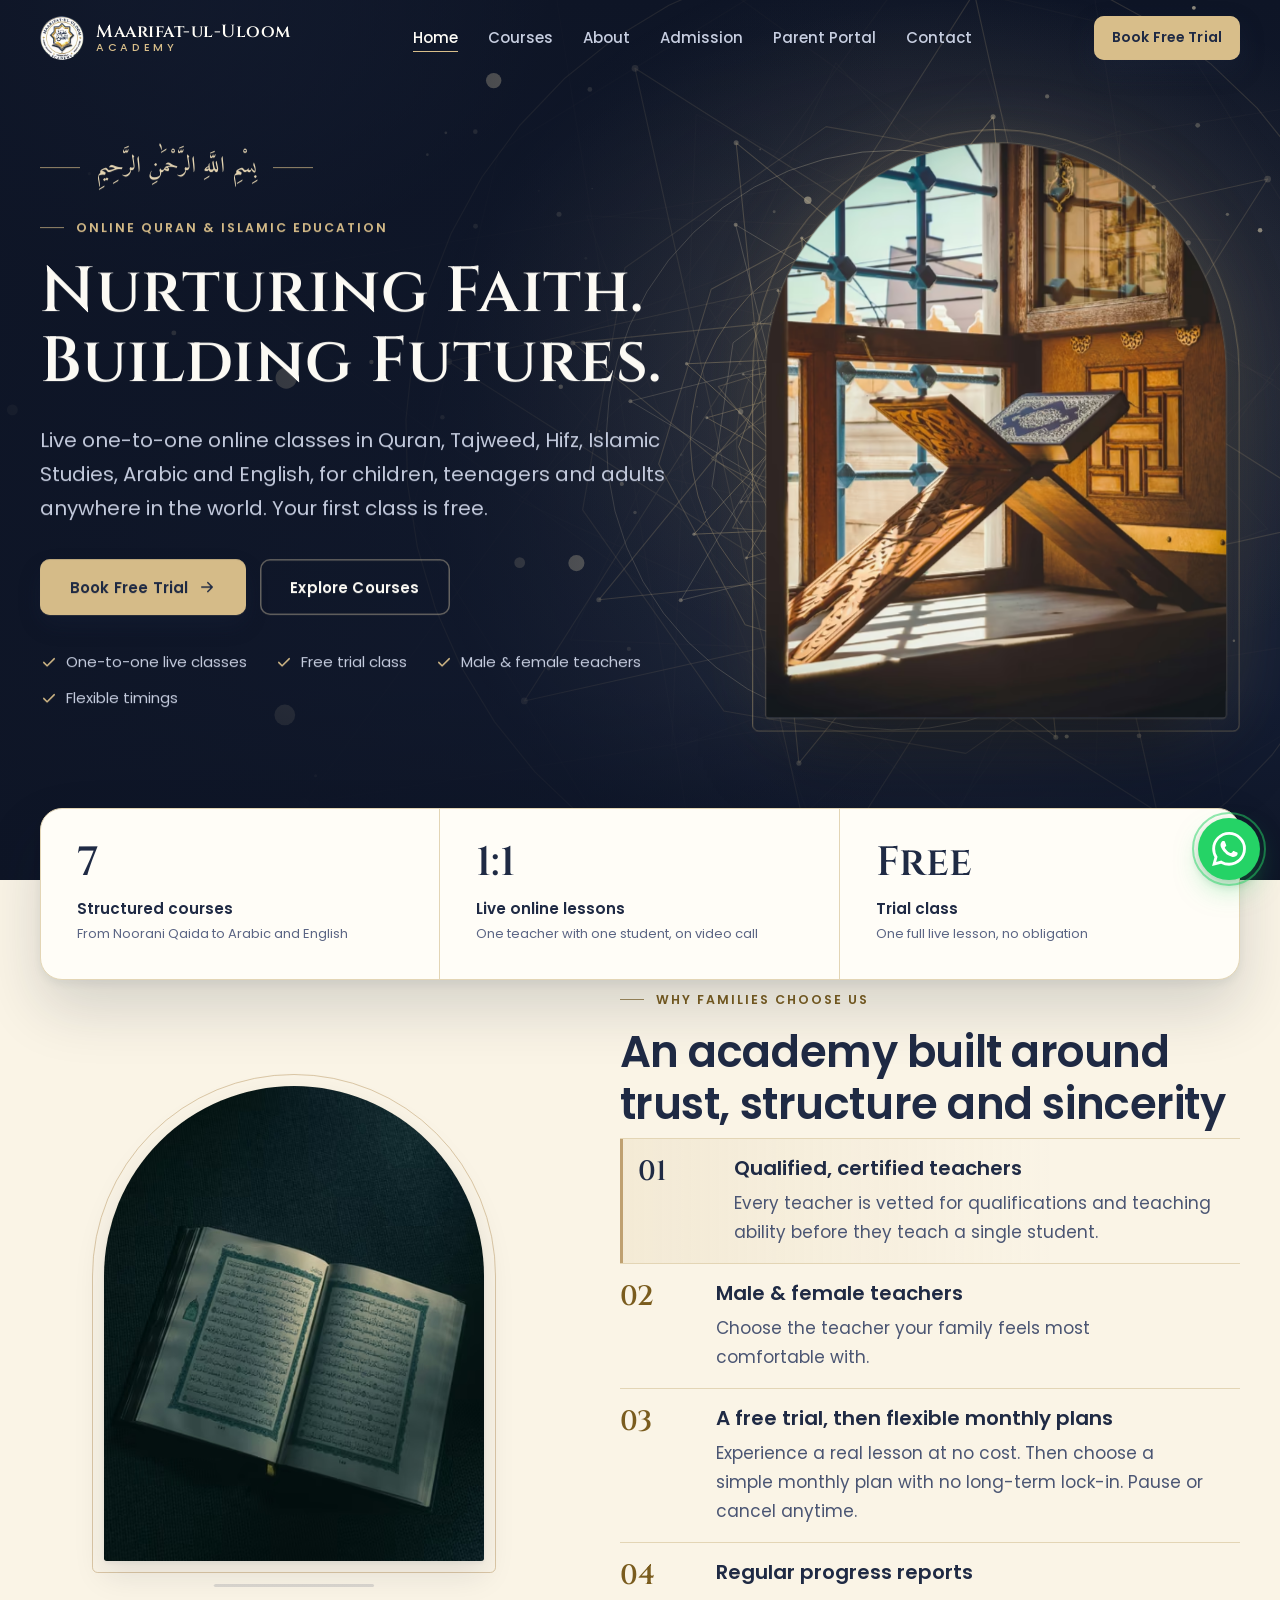
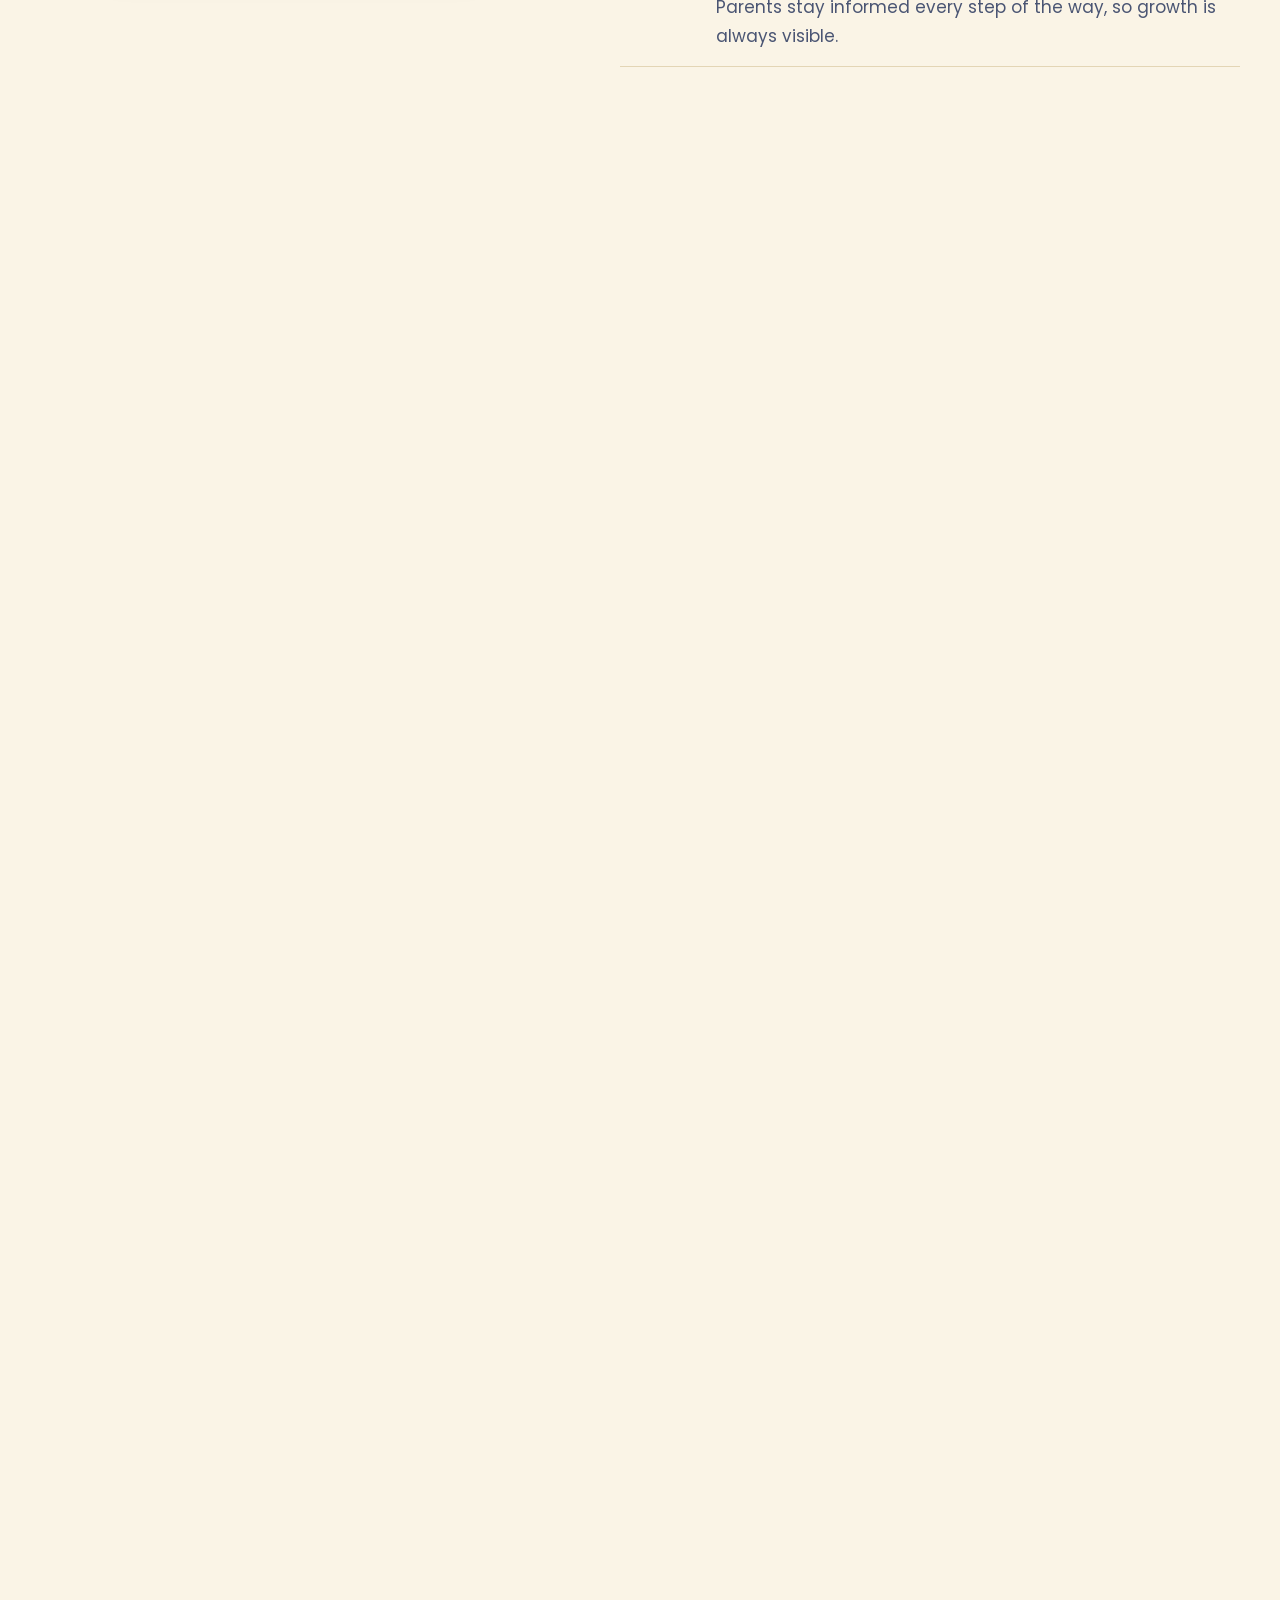
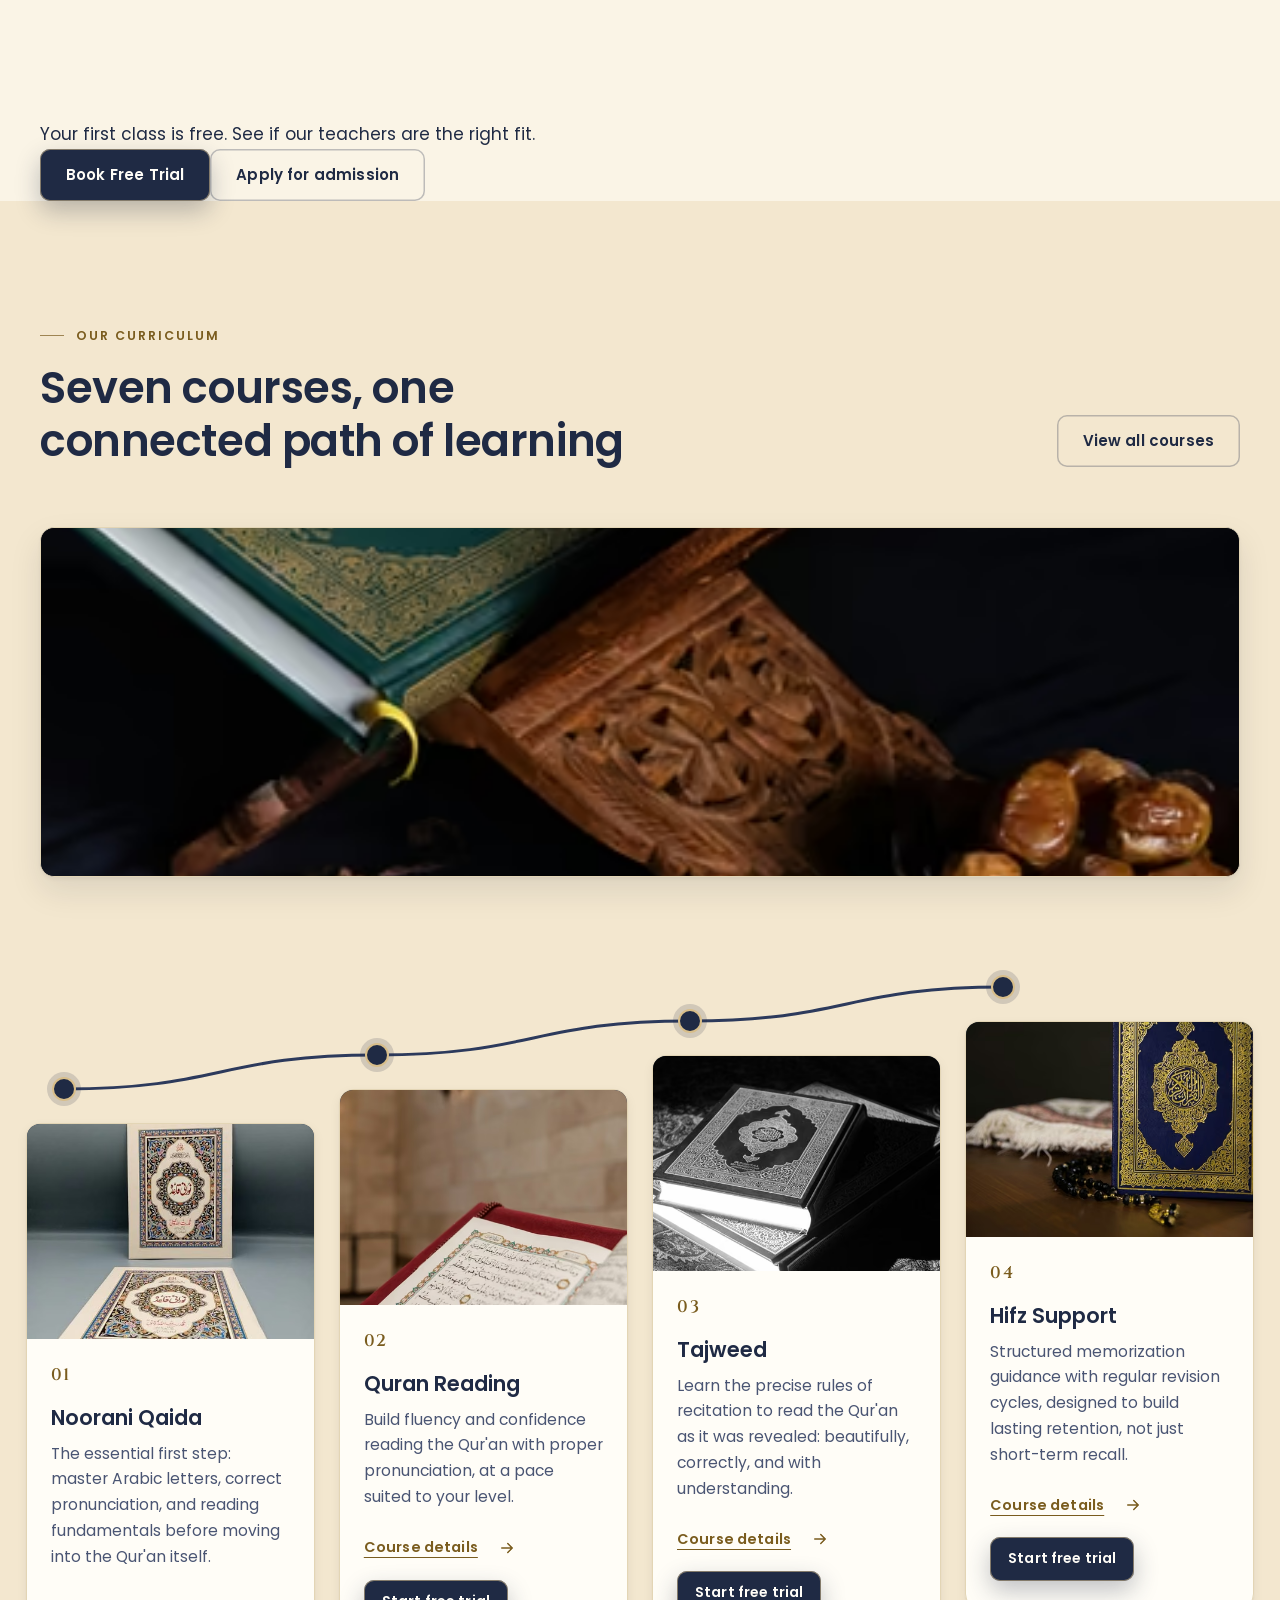
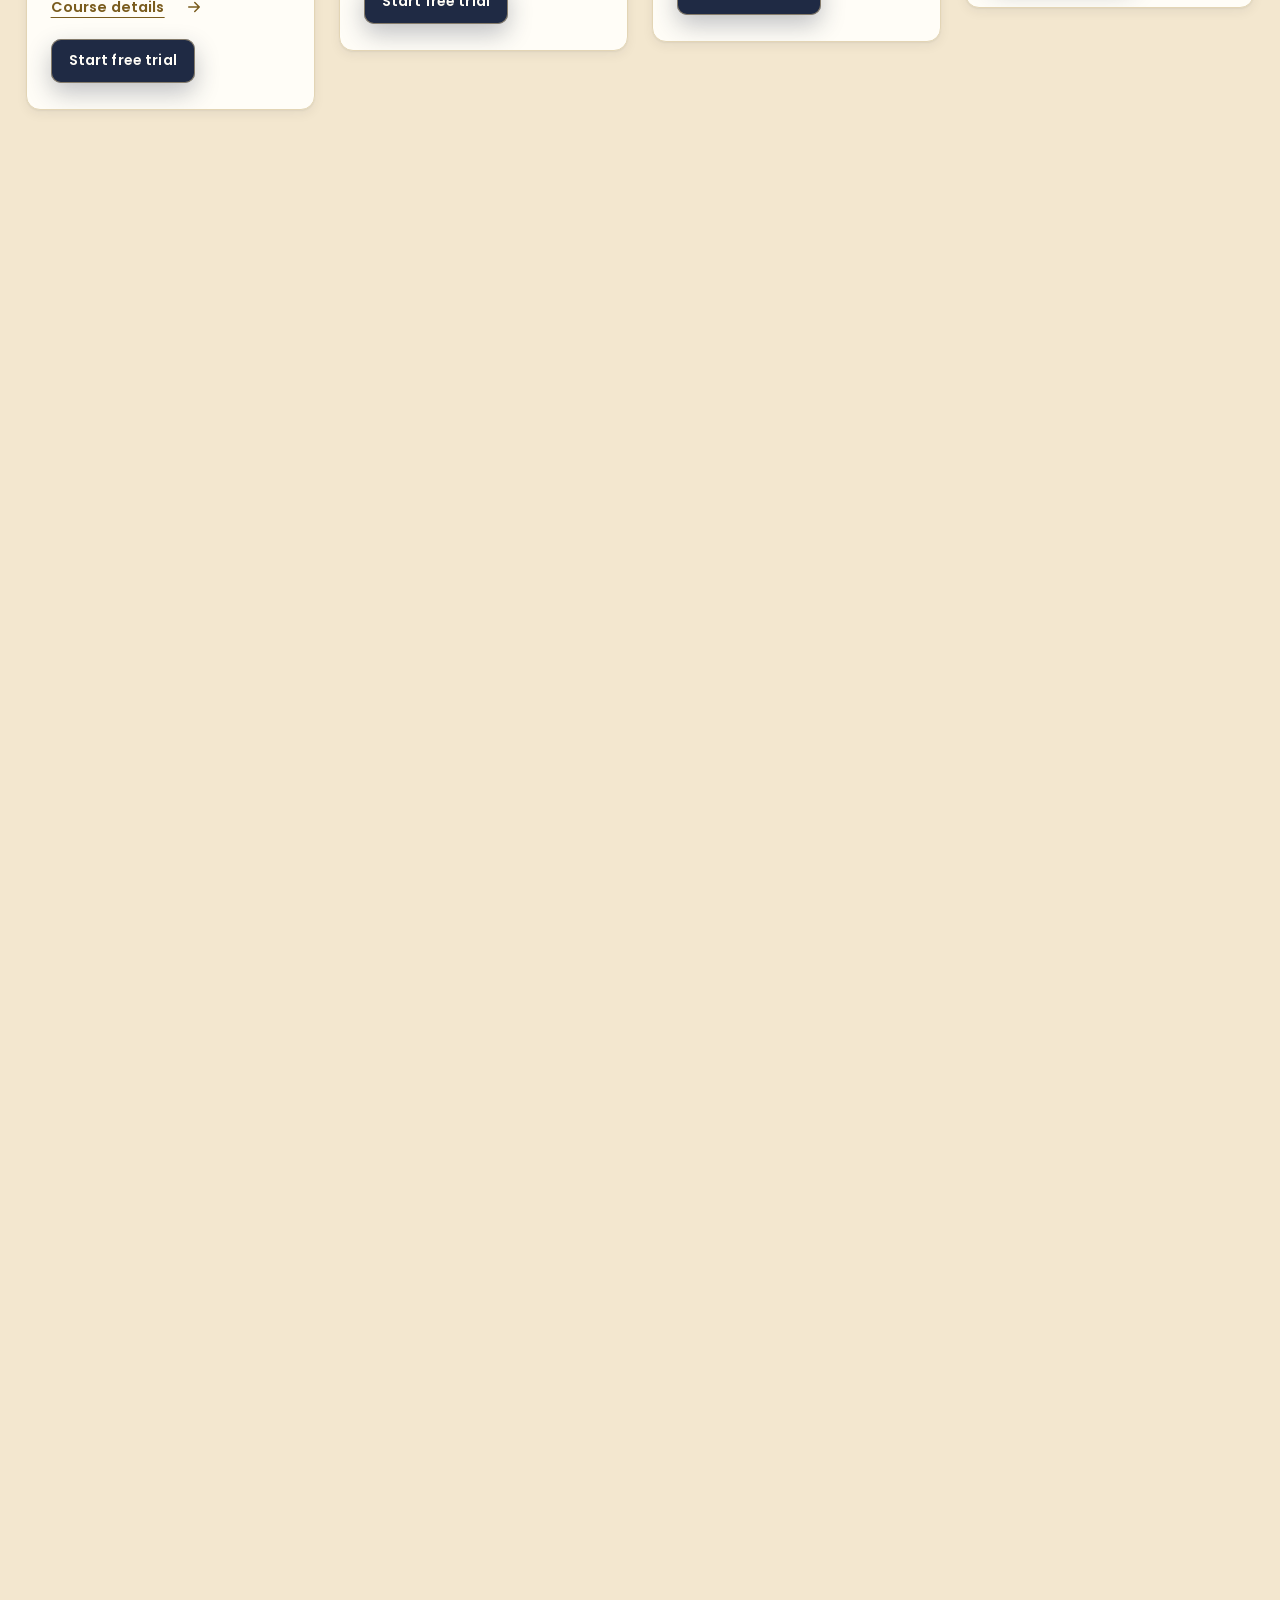
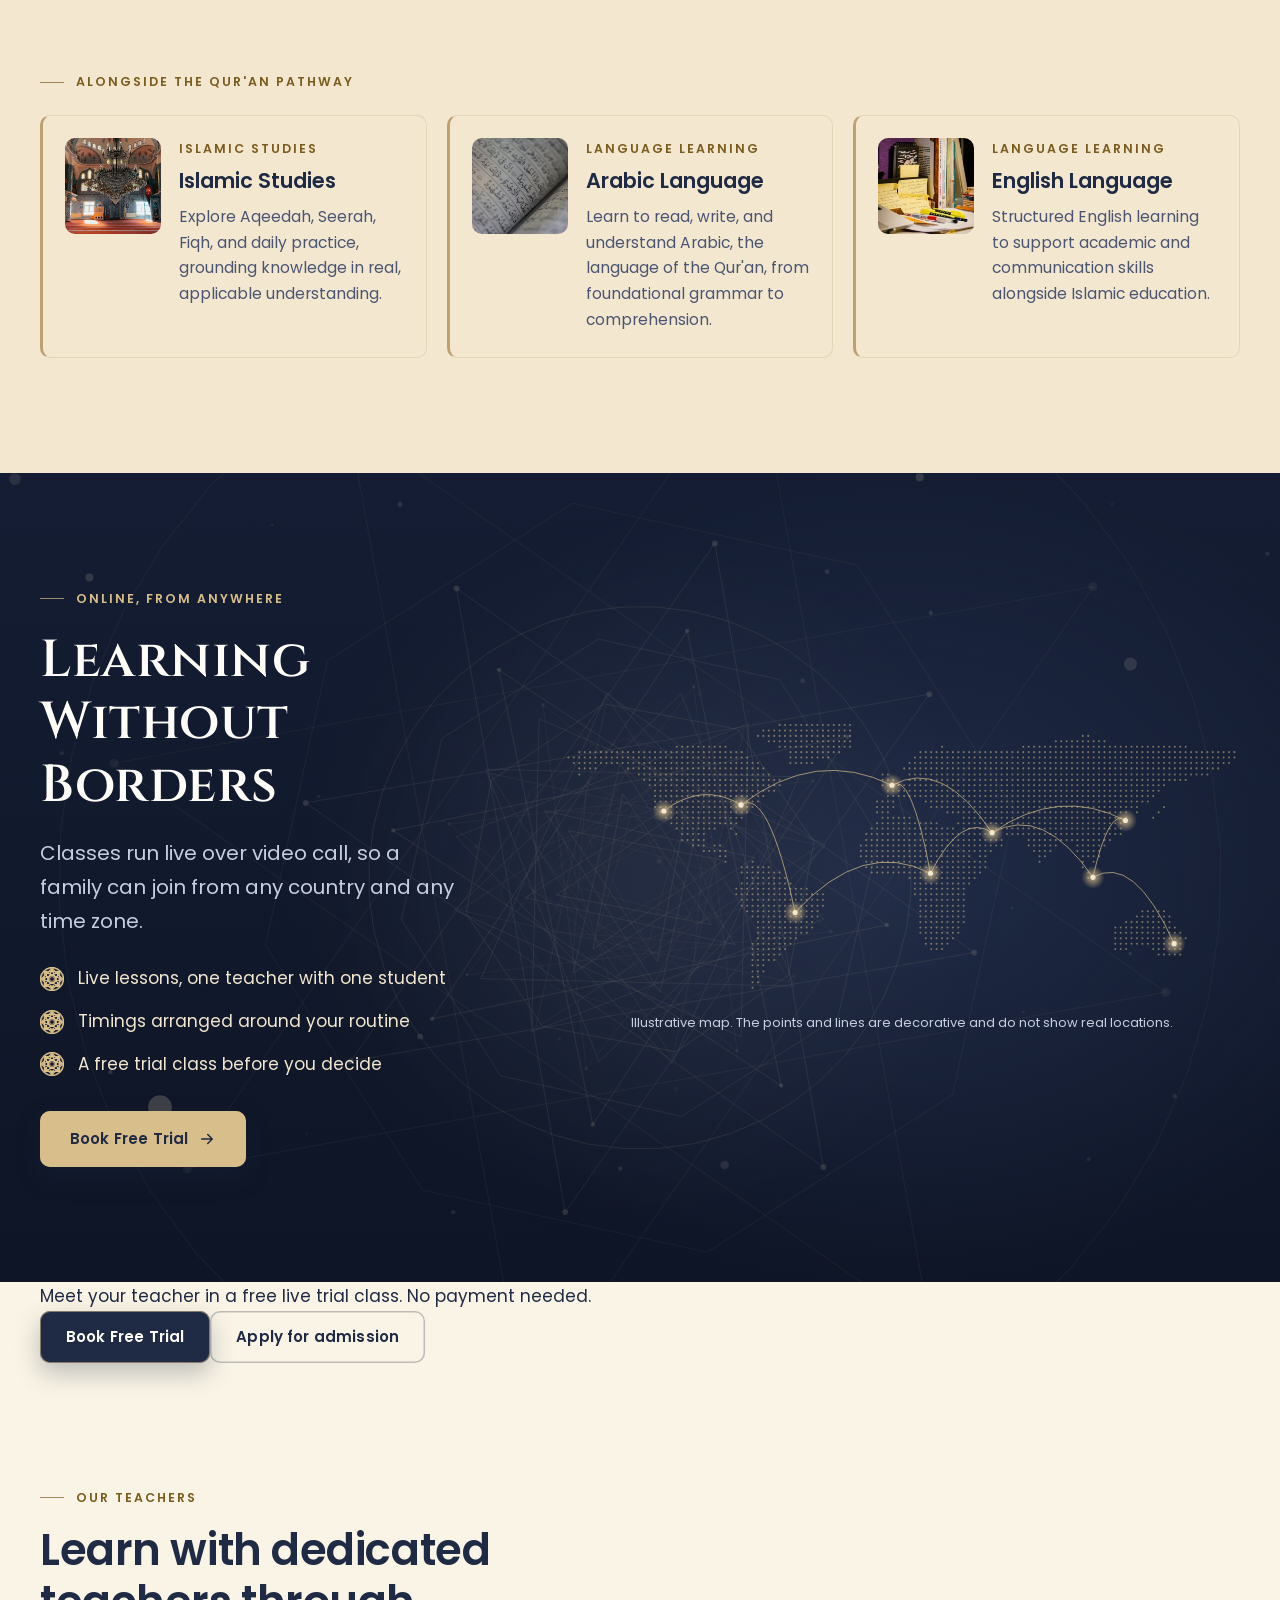
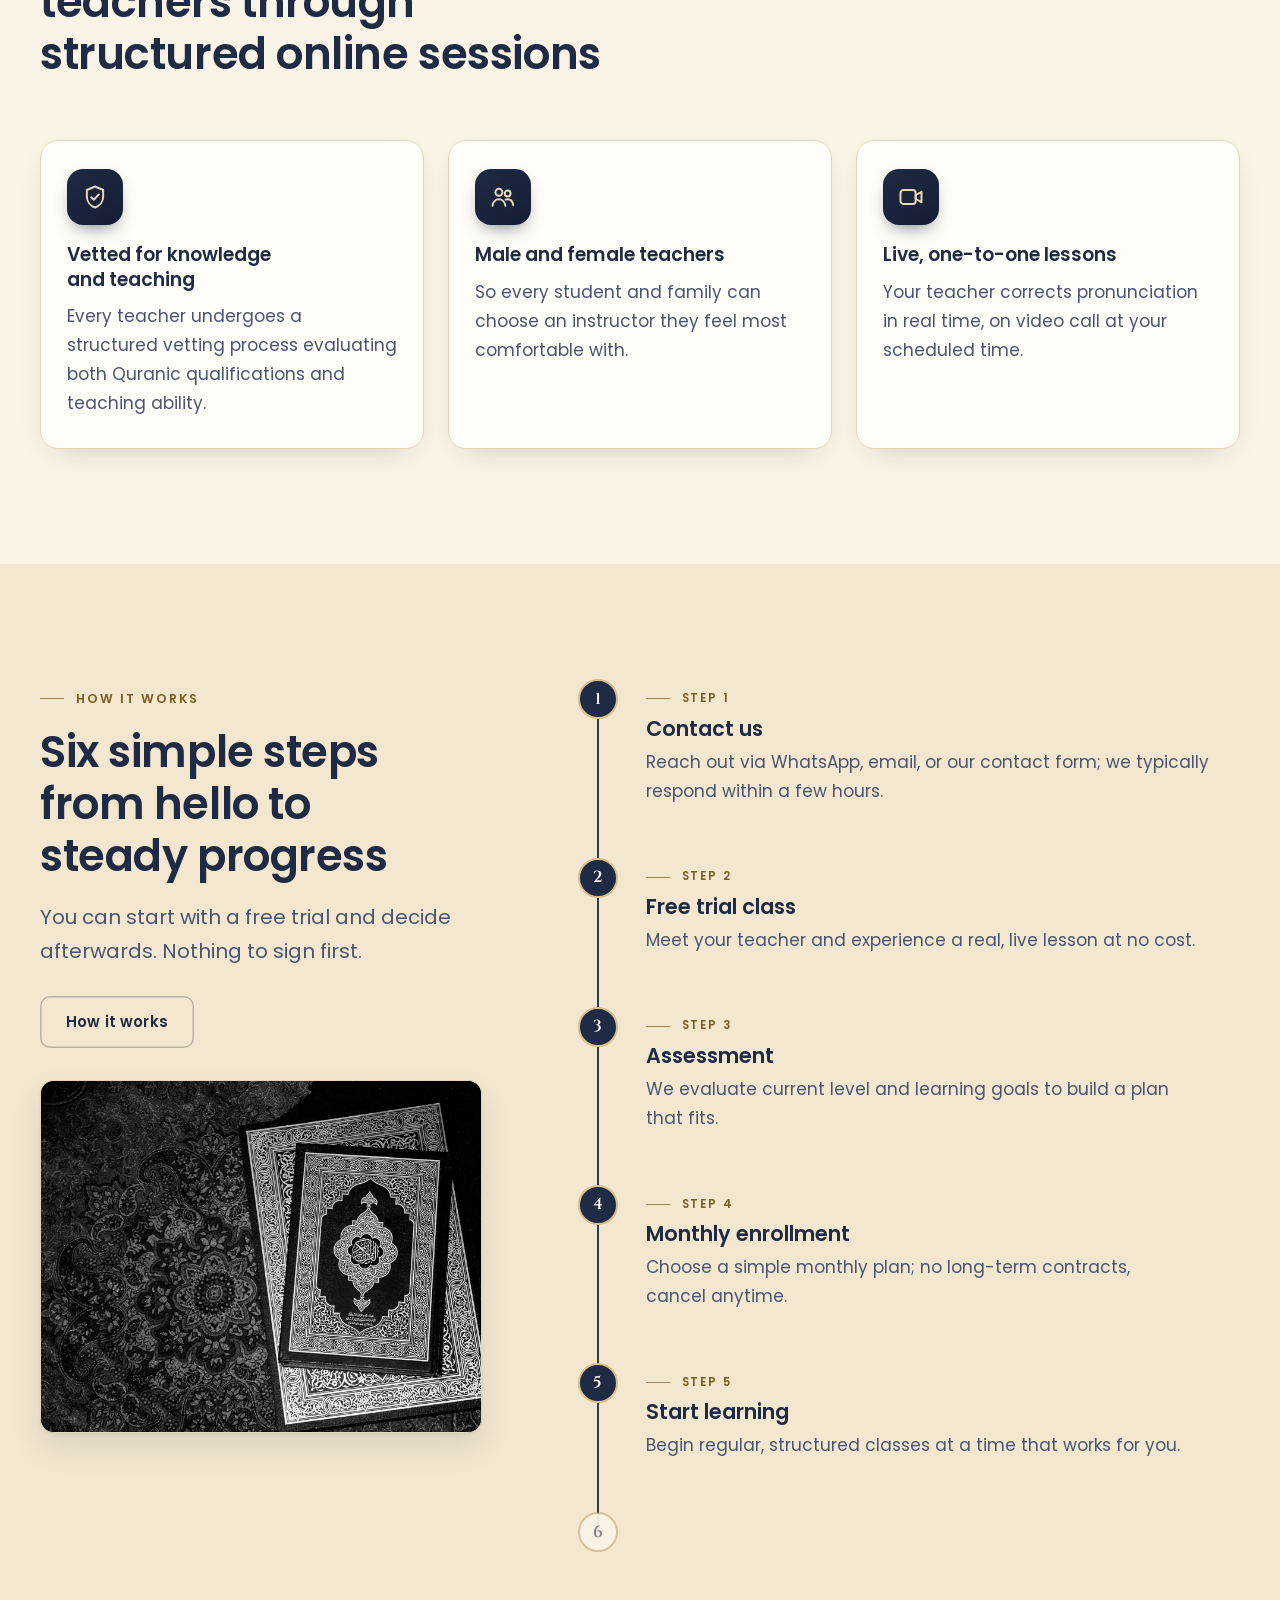
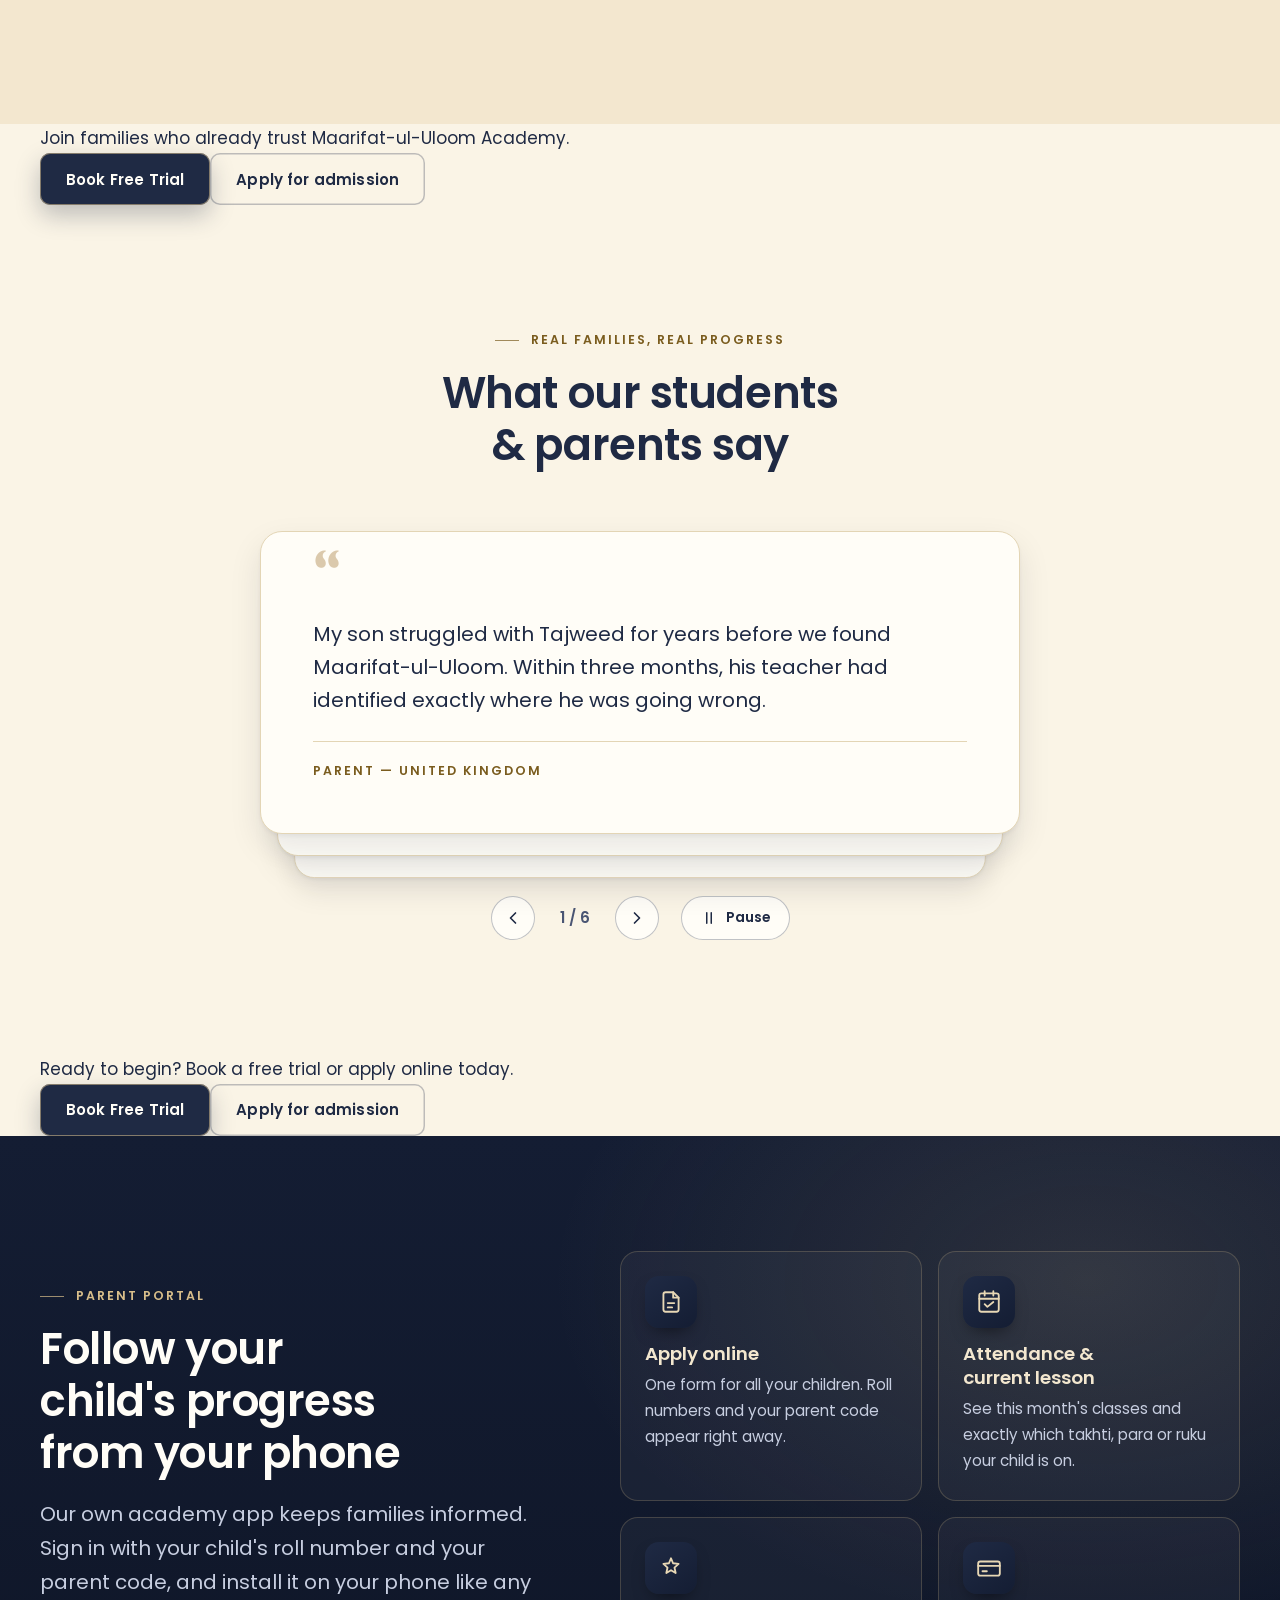
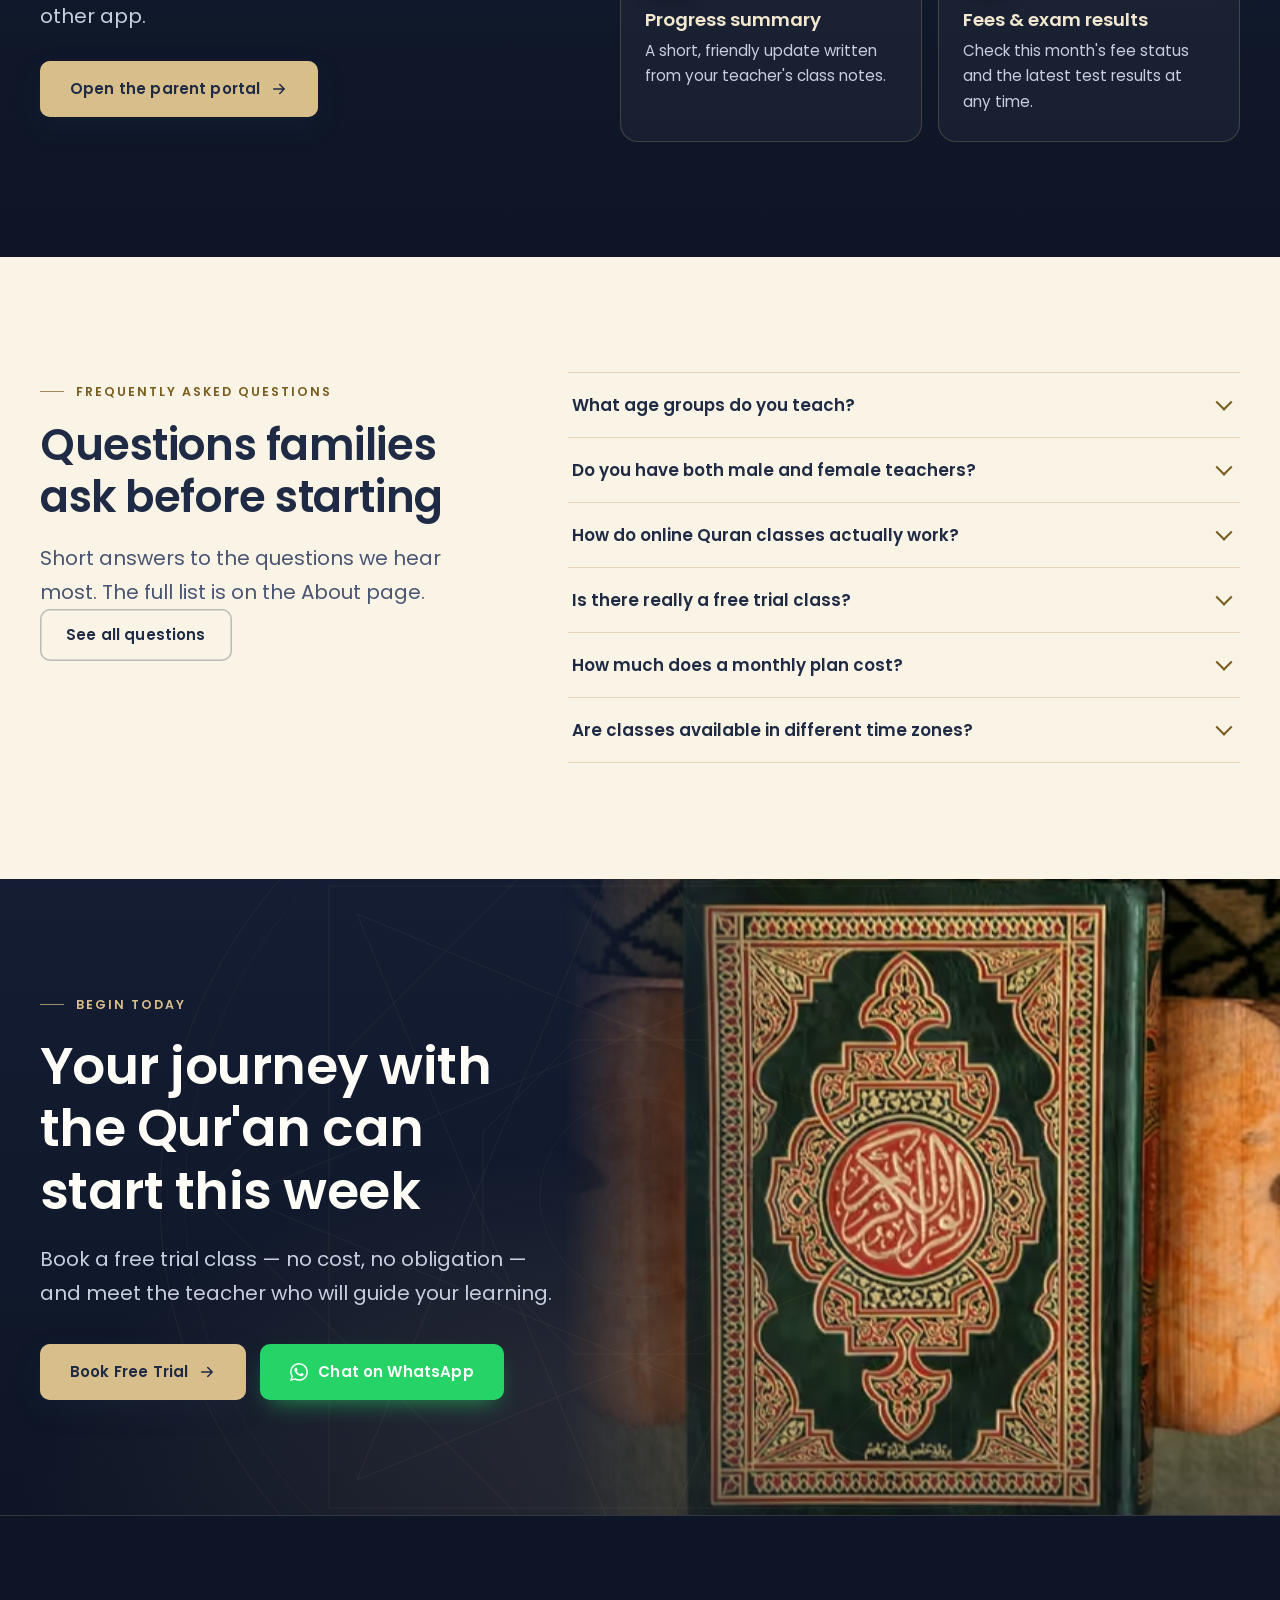
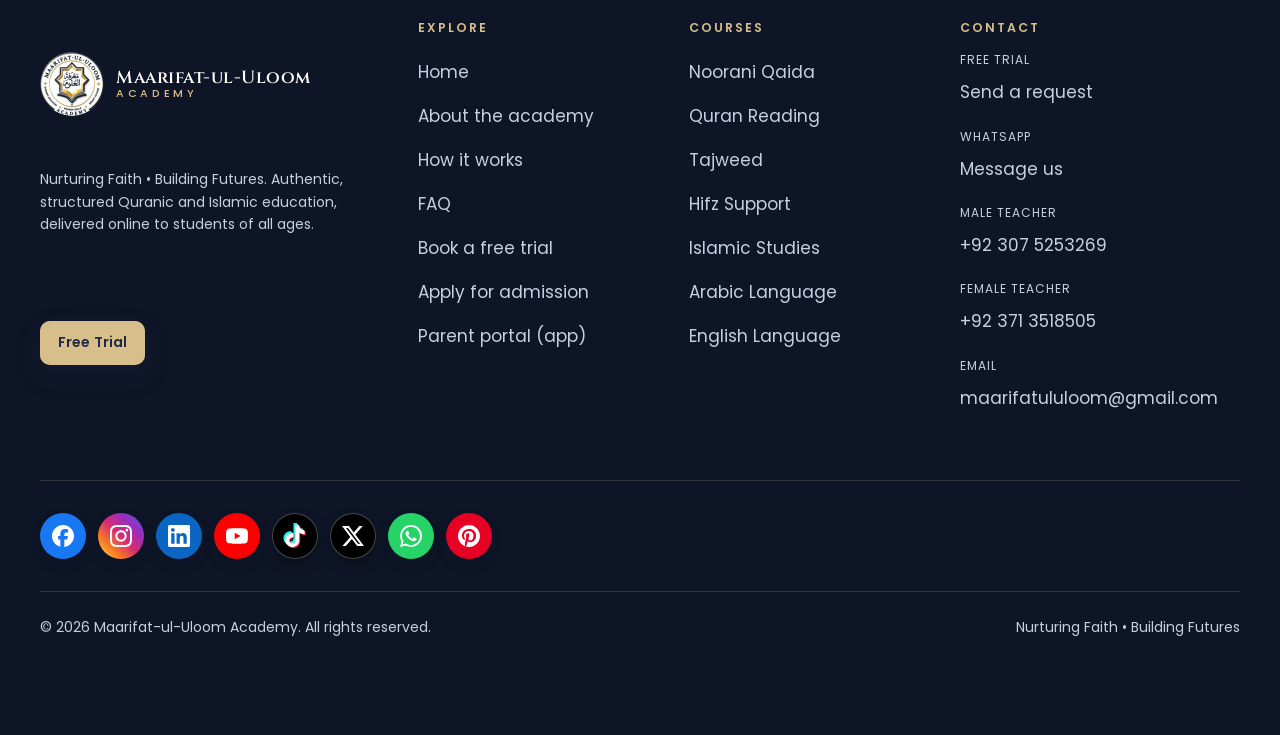
==== commit c92c65bd: "Home: add free-trial CTA bands between sections" ====
--- a/index.html
+++ b/index.html
@@ -261,6 +261,7 @@
 <!-- ============================================================
      05 · COURSE PATHWAY
      ============================================================ -->
+<section class="cta-band" aria-label="Free trial"><div class="container cta-band__in"><p>Your first class is free. See if our teachers are the right fit.</p><a class="btn btn--primary" href="contact">Book Free Trial</a><a class="btn btn--secondary" href="admission">Apply for admission</a></div></section>
 <section class="pathway section" id="courses" aria-labelledby="pathway-title">
   <div class="container">
     <header class="section-head section-head--row reveal">
@@ -394,6 +395,7 @@
 <!-- ============================================================
      07 · TEACHERS / TRUST (text-based: no teacher photos, names or qualifications are shown until the academy supplies and approves them)
      ============================================================ -->
+<section class="cta-band" aria-label="Free trial"><div class="container cta-band__in"><p>Meet your teacher in a free live trial class. No payment needed.</p><a class="btn btn--primary" href="contact">Book Free Trial</a><a class="btn btn--secondary" href="admission">Apply for admission</a></div></section>
 <section class="teachers section" aria-labelledby="teachers-title">
   <div class="container">
     <header class="section-head reveal">
@@ -456,6 +458,7 @@
 <!-- ============================================================
      09 · TESTIMONIALS
      ============================================================ -->
+<section class="cta-band" aria-label="Free trial"><div class="container cta-band__in"><p>Join families who already trust Maarifat-ul-Uloom Academy.</p><a class="btn btn--primary" href="contact">Book Free Trial</a><a class="btn btn--secondary" href="admission">Apply for admission</a></div></section>
 <section class="testi section" id="testimonials" aria-labelledby="testi-title">
   <div class="container">
     <header class="section-head section-head--center reveal">
@@ -515,6 +518,7 @@
 <!-- ============================================================
      10a · ACADEMY PORTAL (the academy's own web app)
      ============================================================ -->
+<section class="cta-band" aria-label="Free trial"><div class="container cta-band__in"><p>Ready to begin? Book a free trial or apply online today.</p><a class="btn btn--primary" href="contact">Book Free Trial</a><a class="btn btn--secondary" href="admission">Apply for admission</a></div></section>
 <section class="section portal theme-dark" id="portal" aria-labelledby="portal-title">
   <div class="container portal__grid">
     <header class="section-head reveal">
--- a/assets/css/pages.css
+++ b/assets/css/pages.css
@@ -278,3 +278,8 @@
 }
 @keyframes ph-in { from { opacity: 0; transform: scale(1.04); } }
 @media (prefers-reduced-motion: reduce) { .page-hero__photo img { animation: none; } }
+
+/*ux-polish*/
+.nav li:has(>a[href="about#how-it-works"]),.nav li:has(>a[href="about#faq"]){display:none}
+footer li>a{display:inline-flex;align-items:center;min-height:44px}
+footer .social-btn{min-width:44px;min-height:44px}
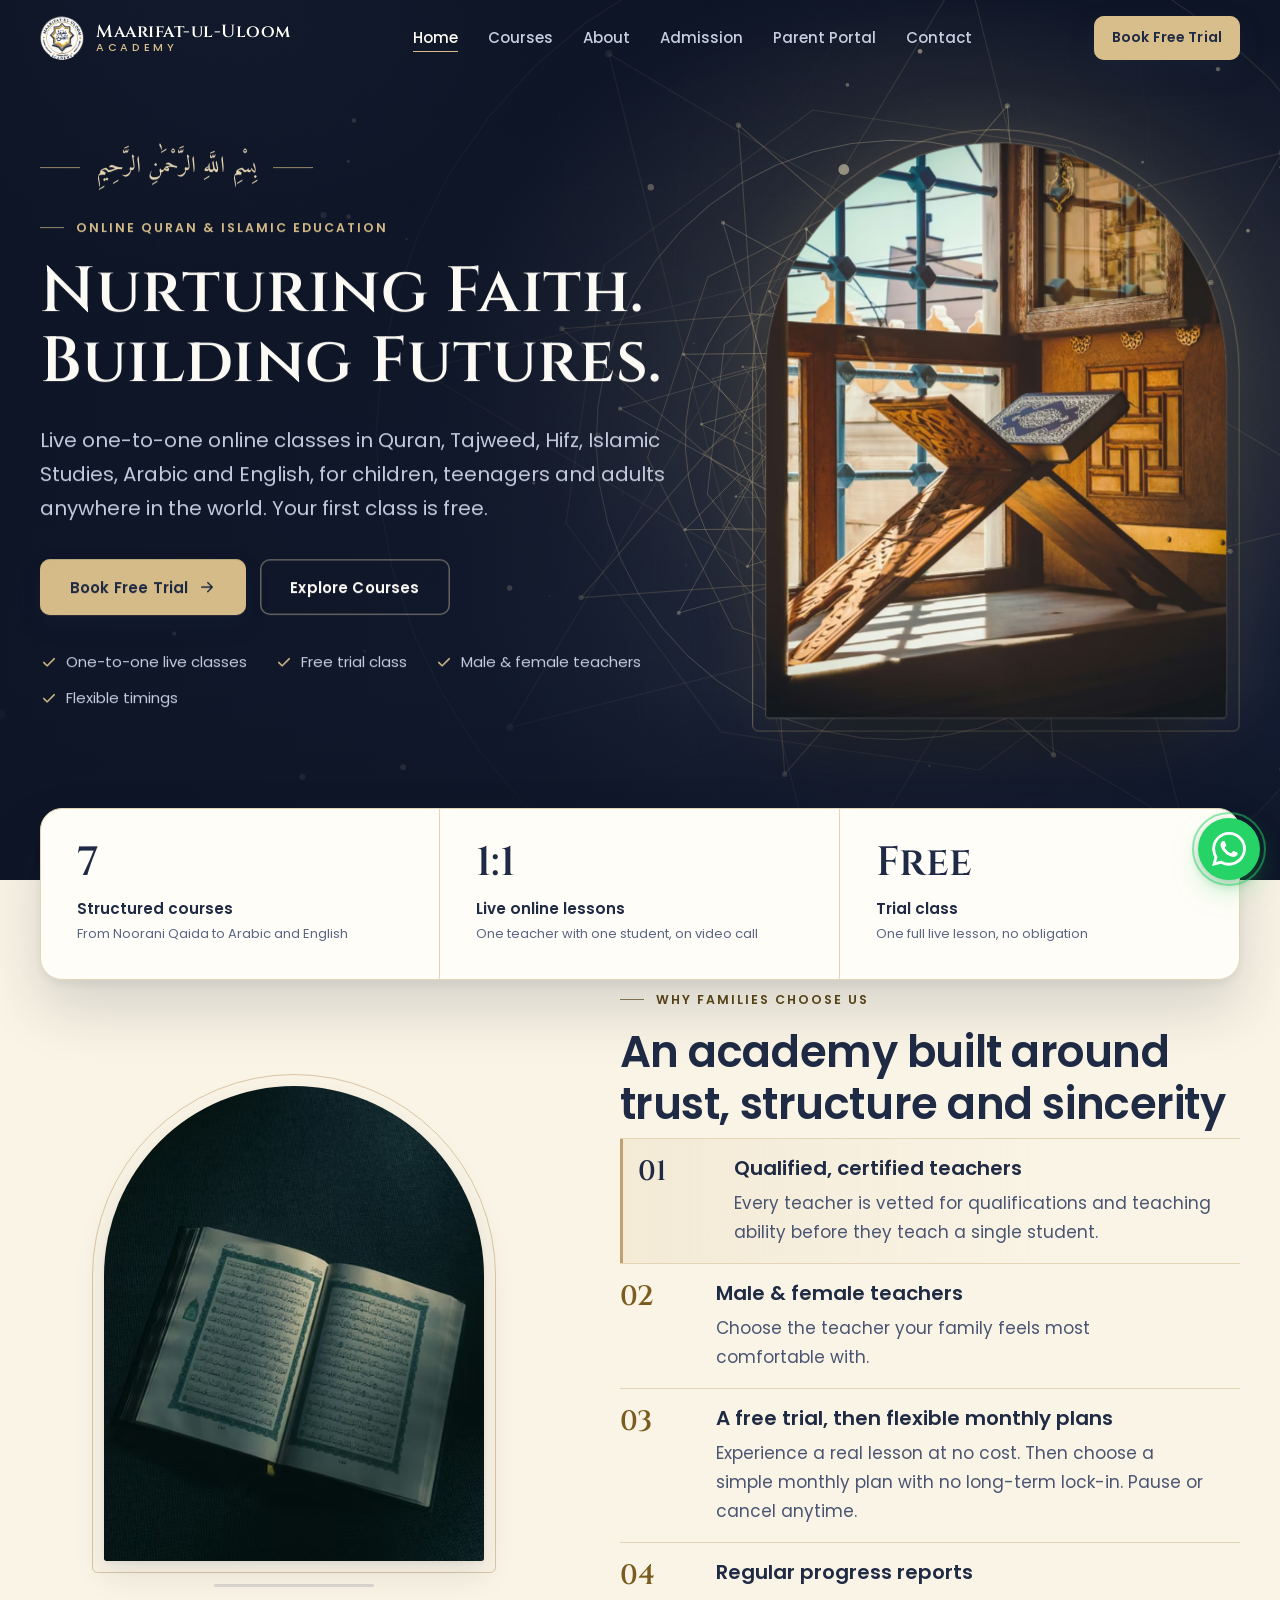
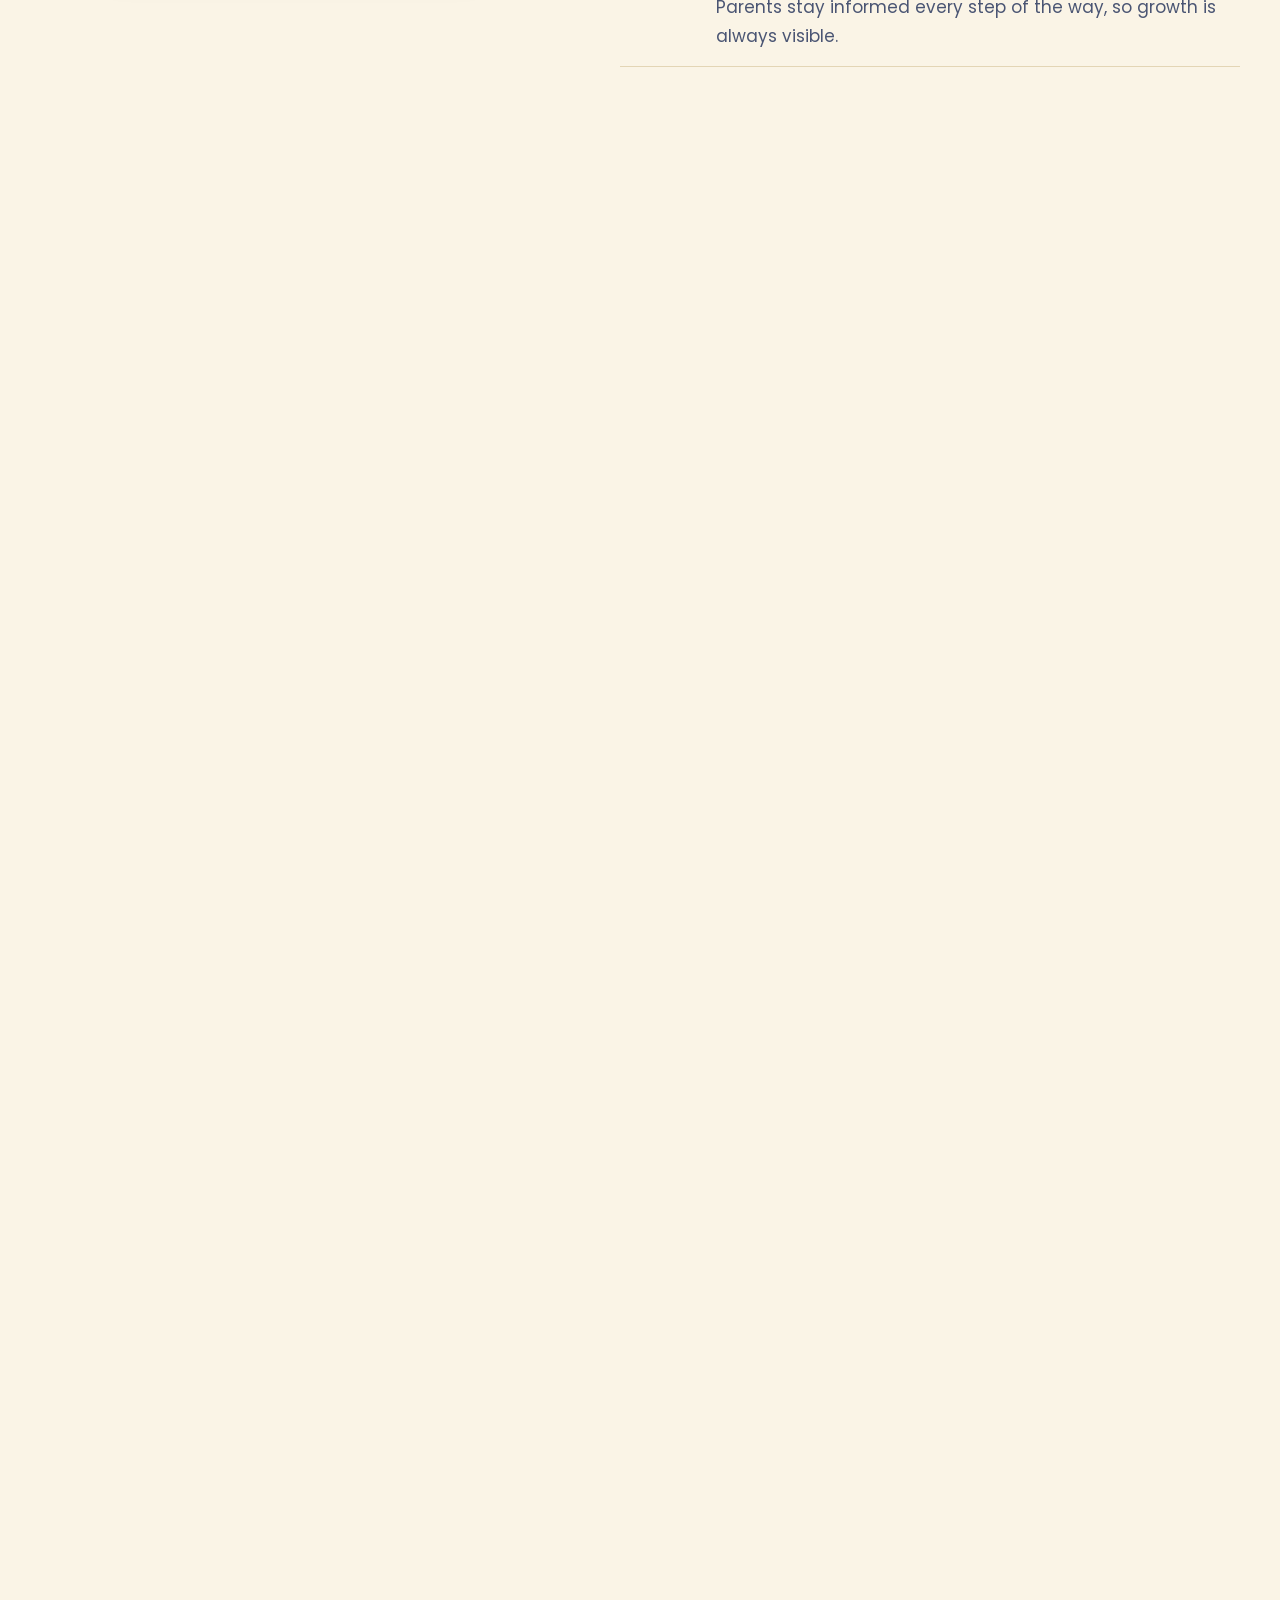
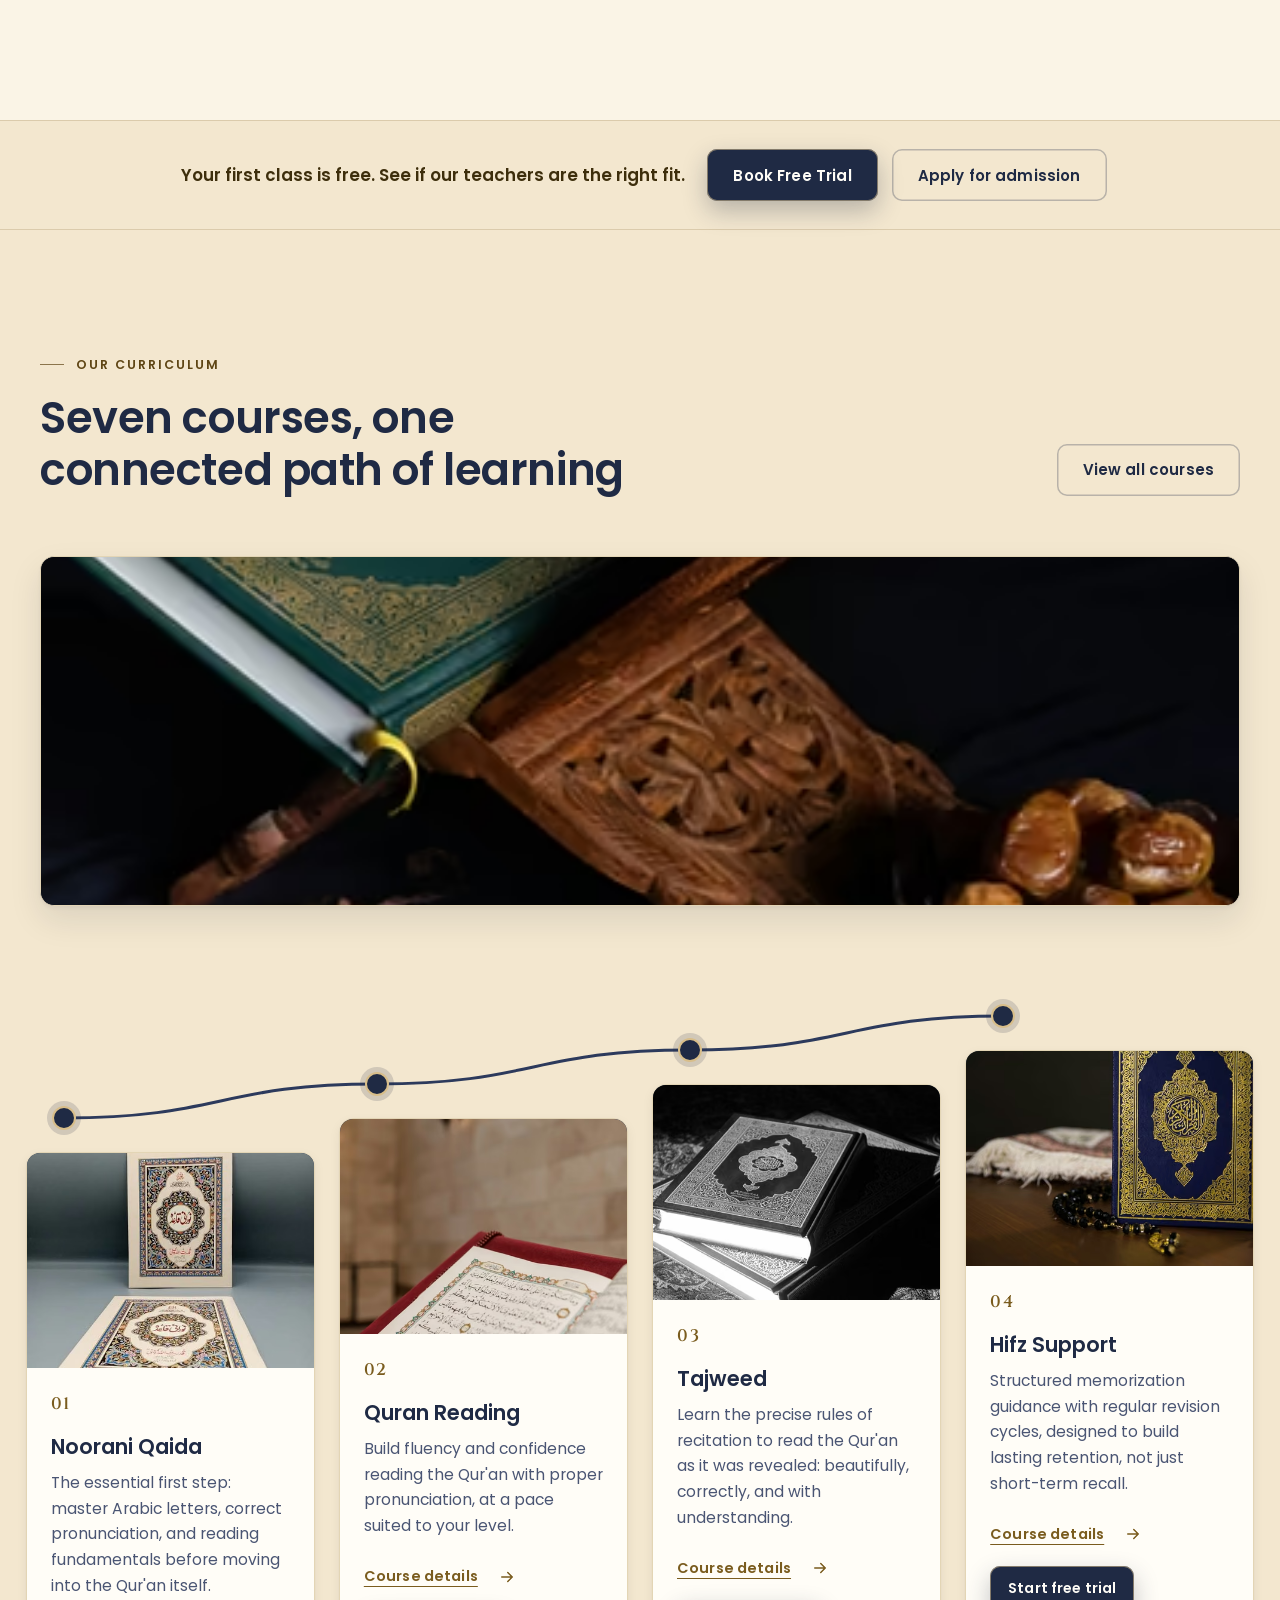
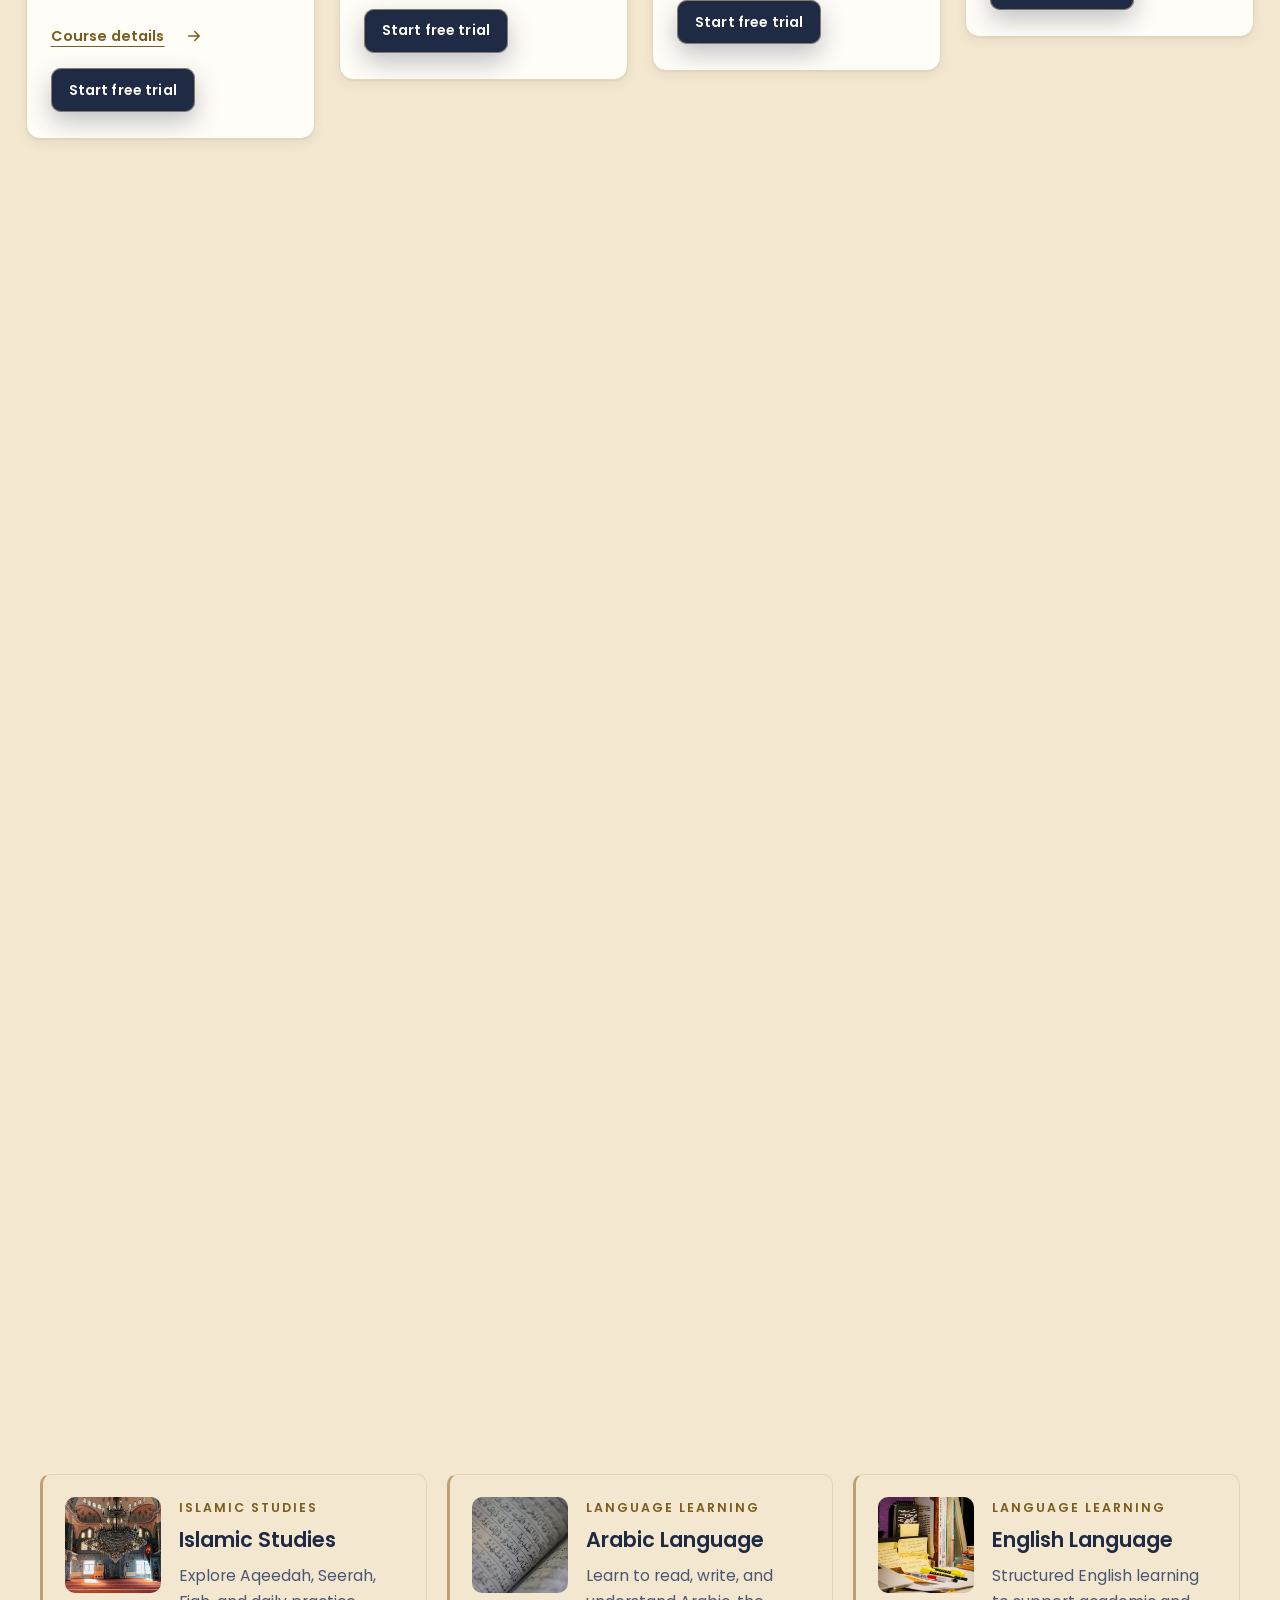
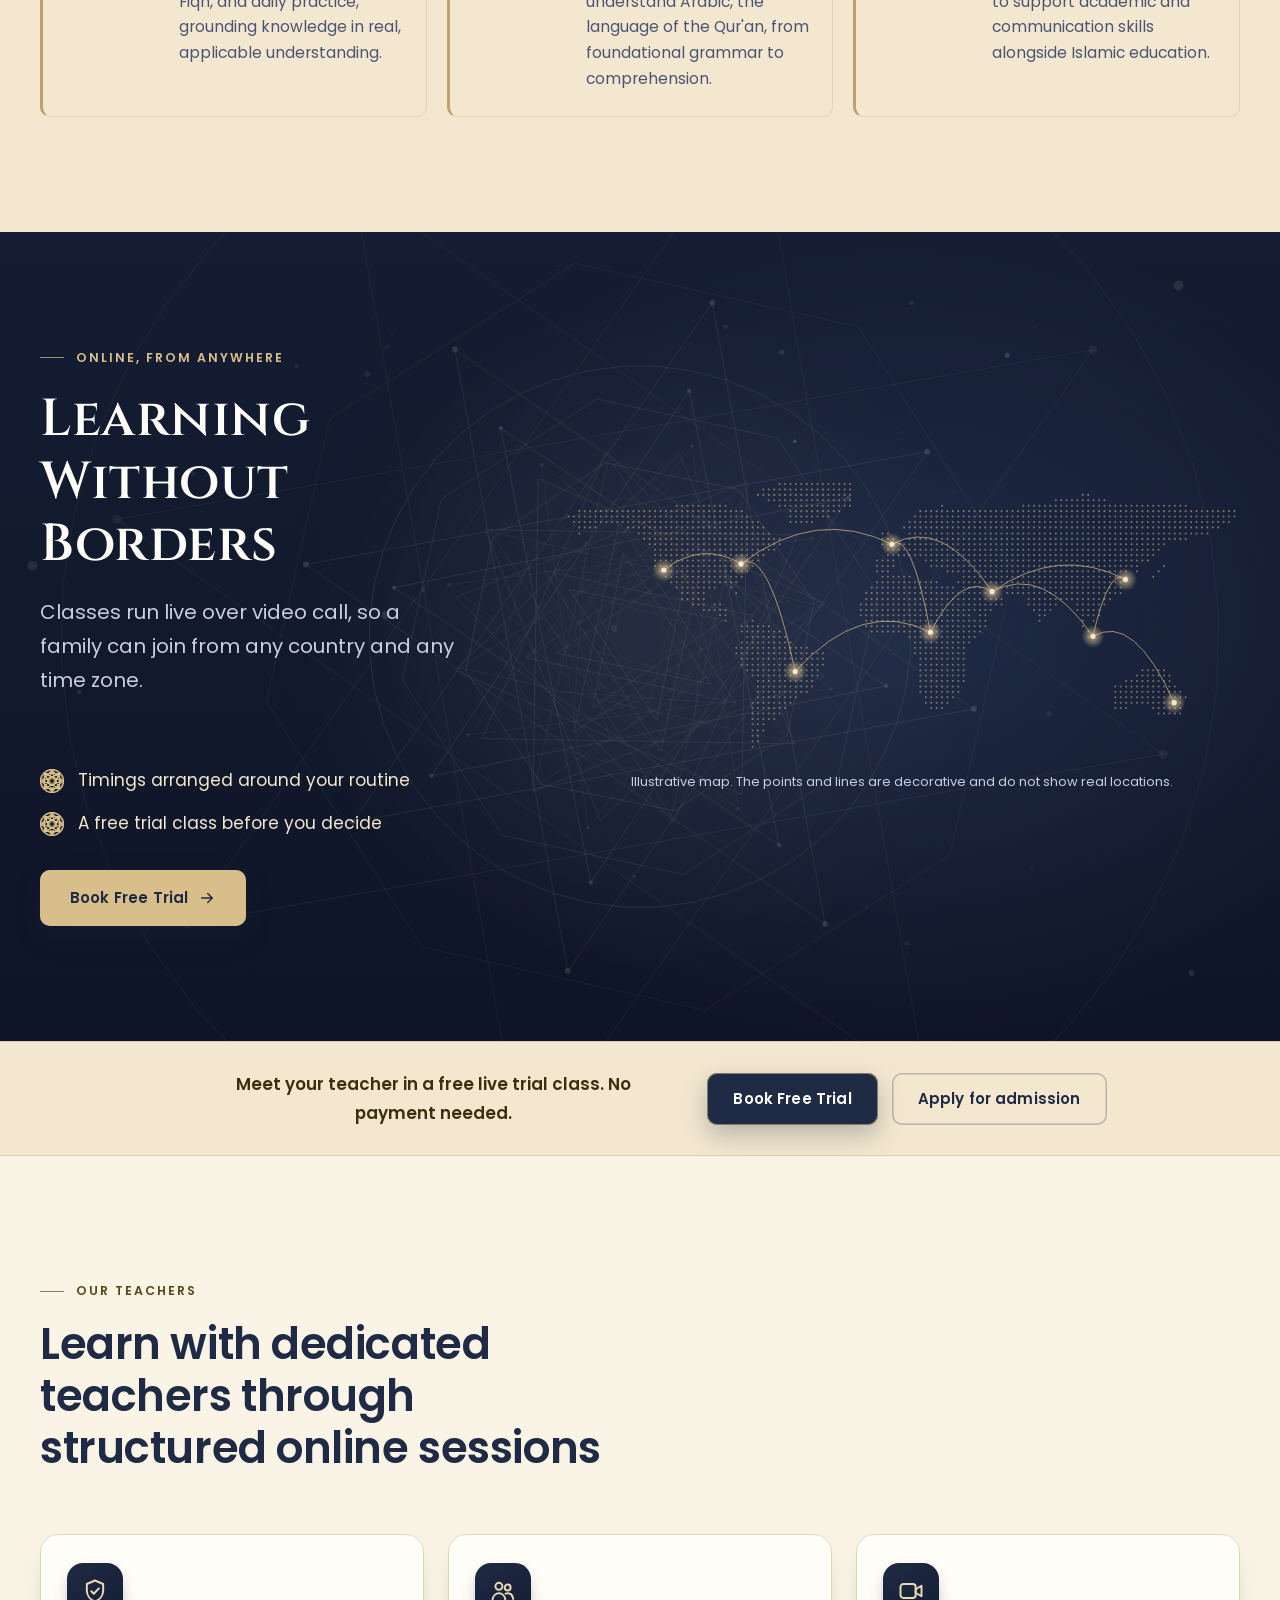
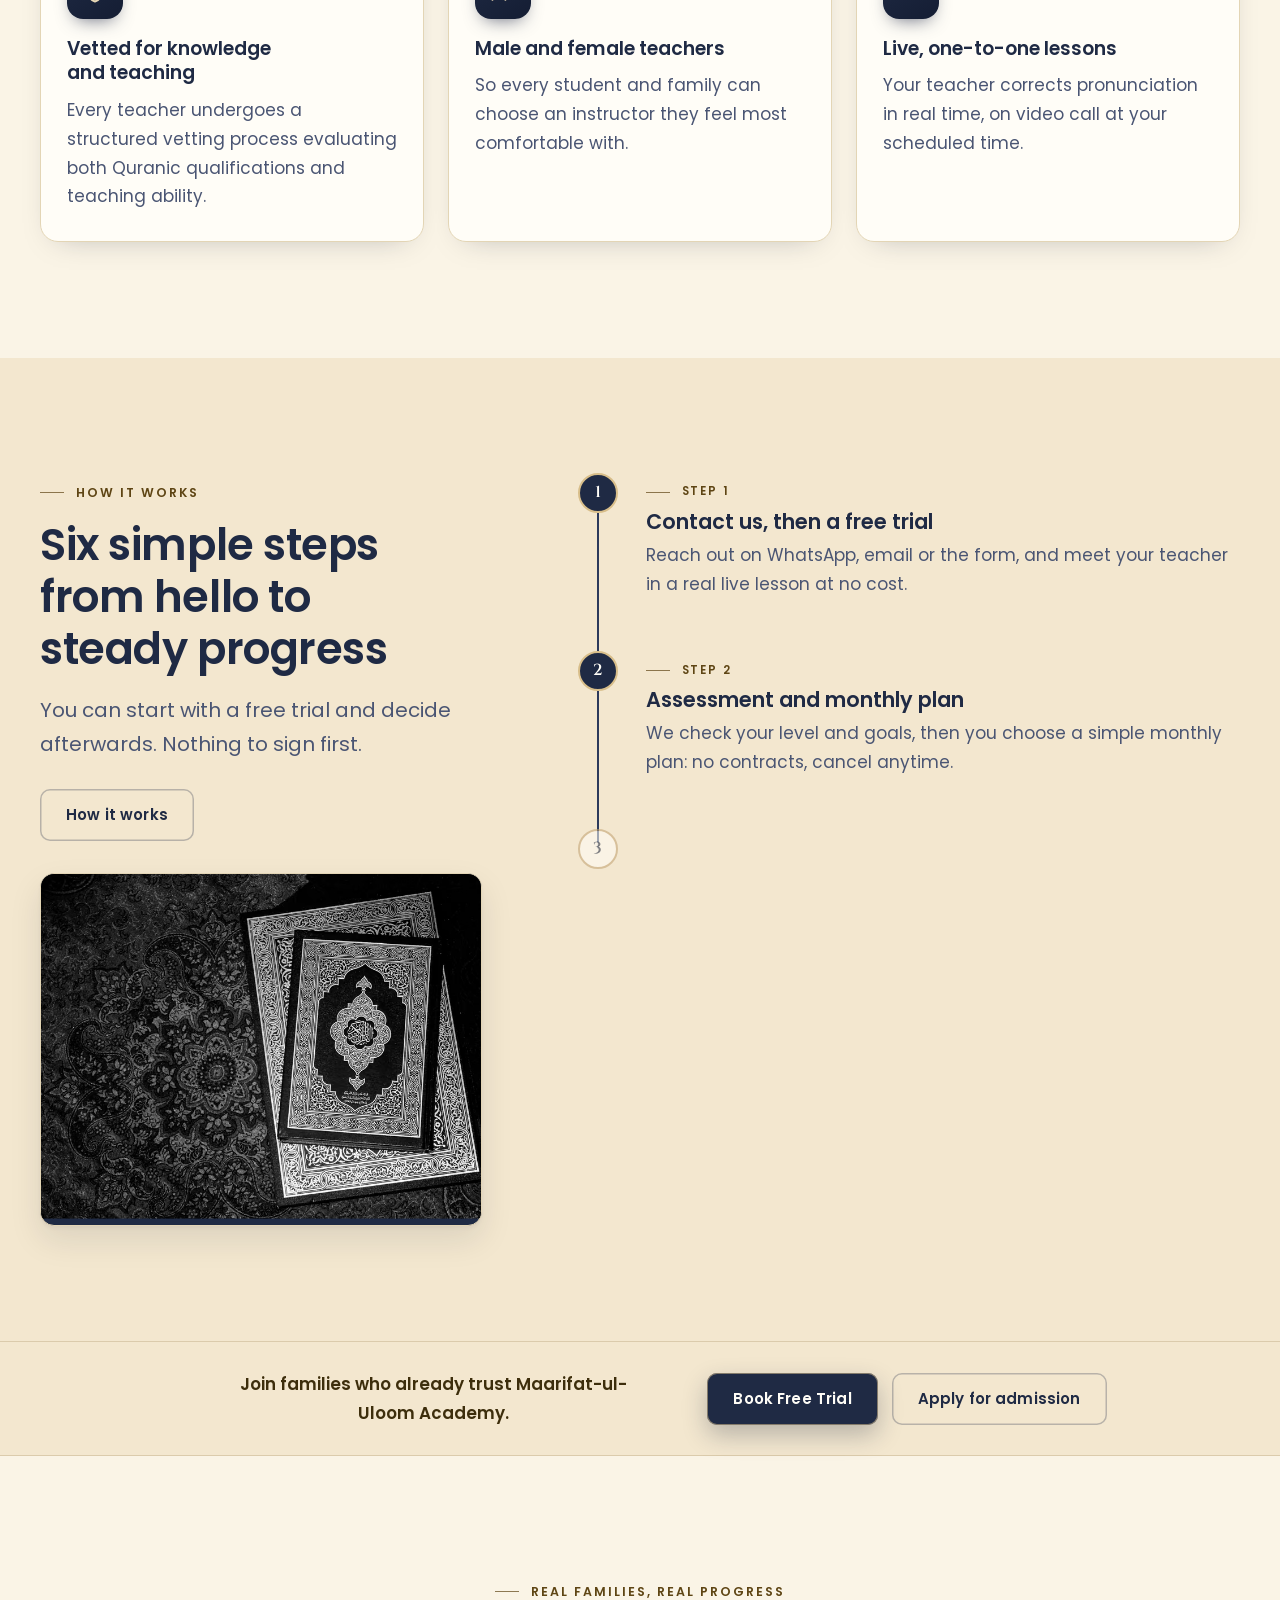
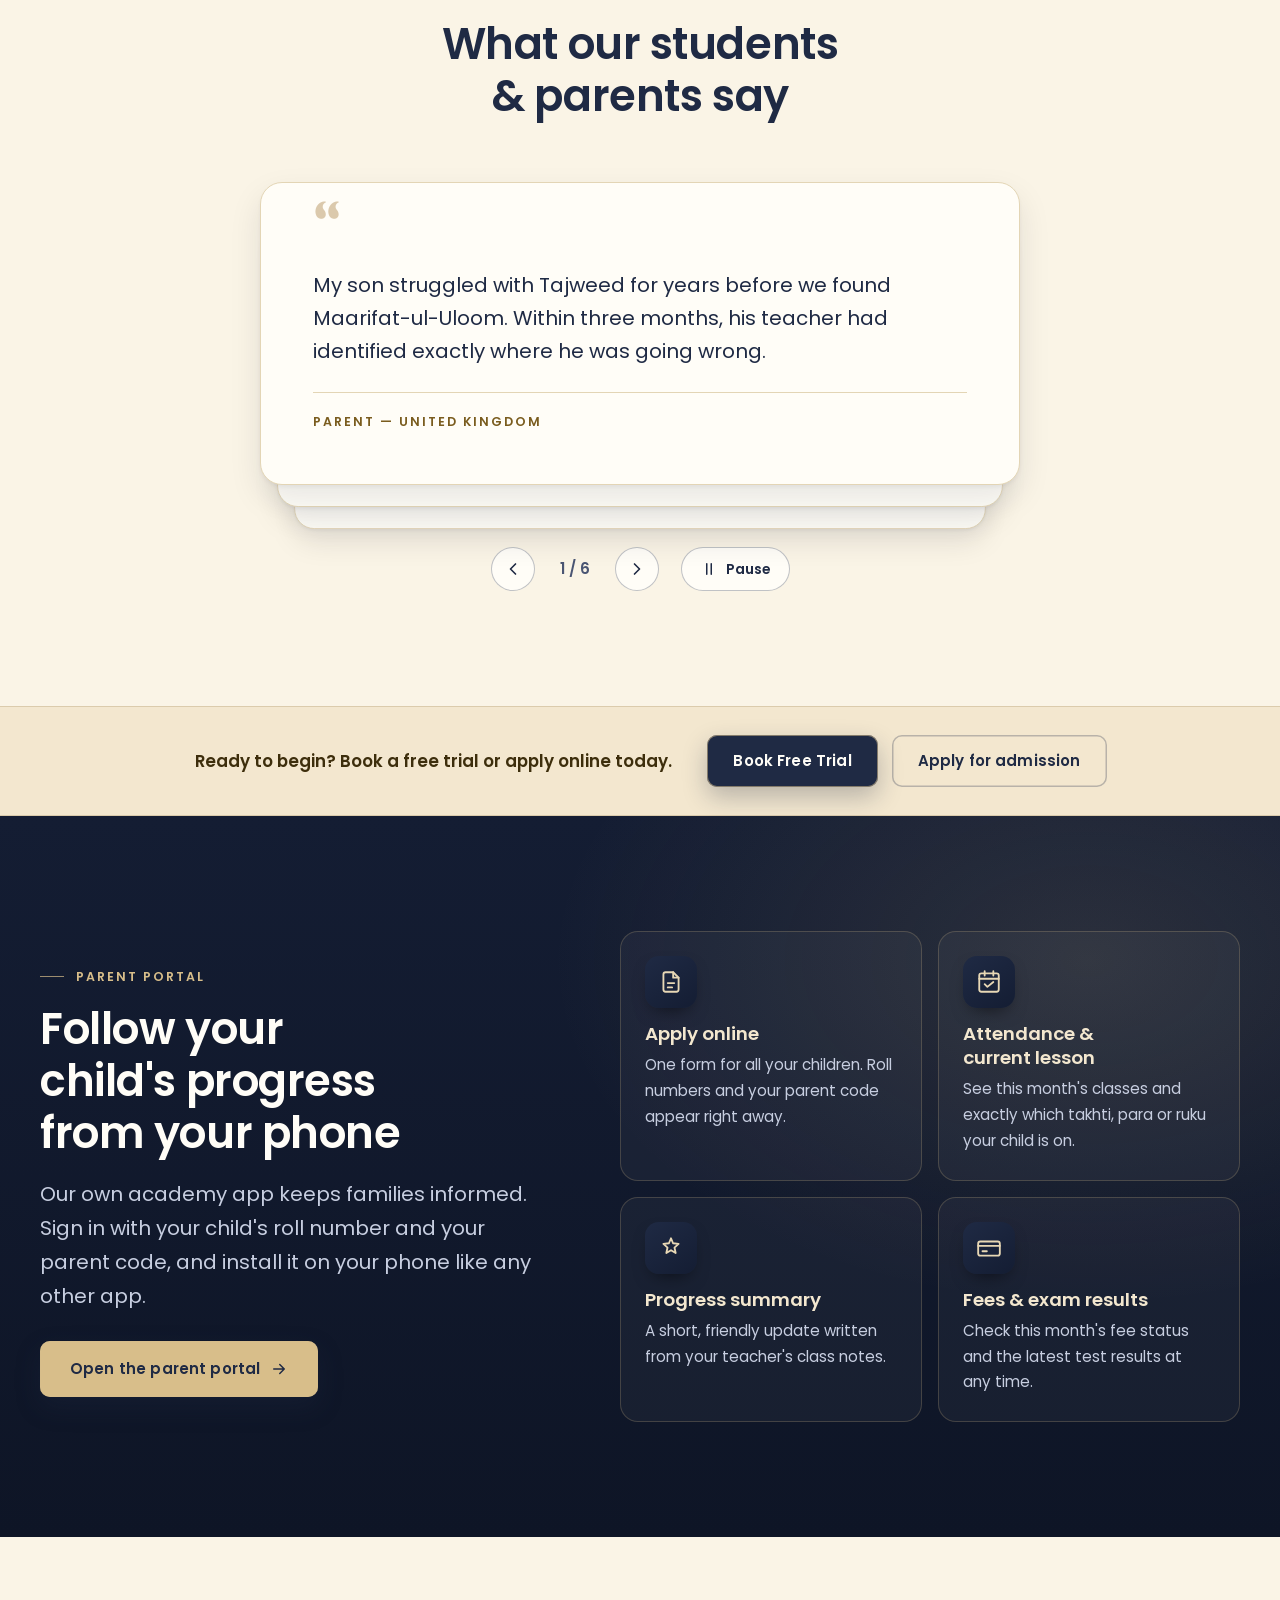
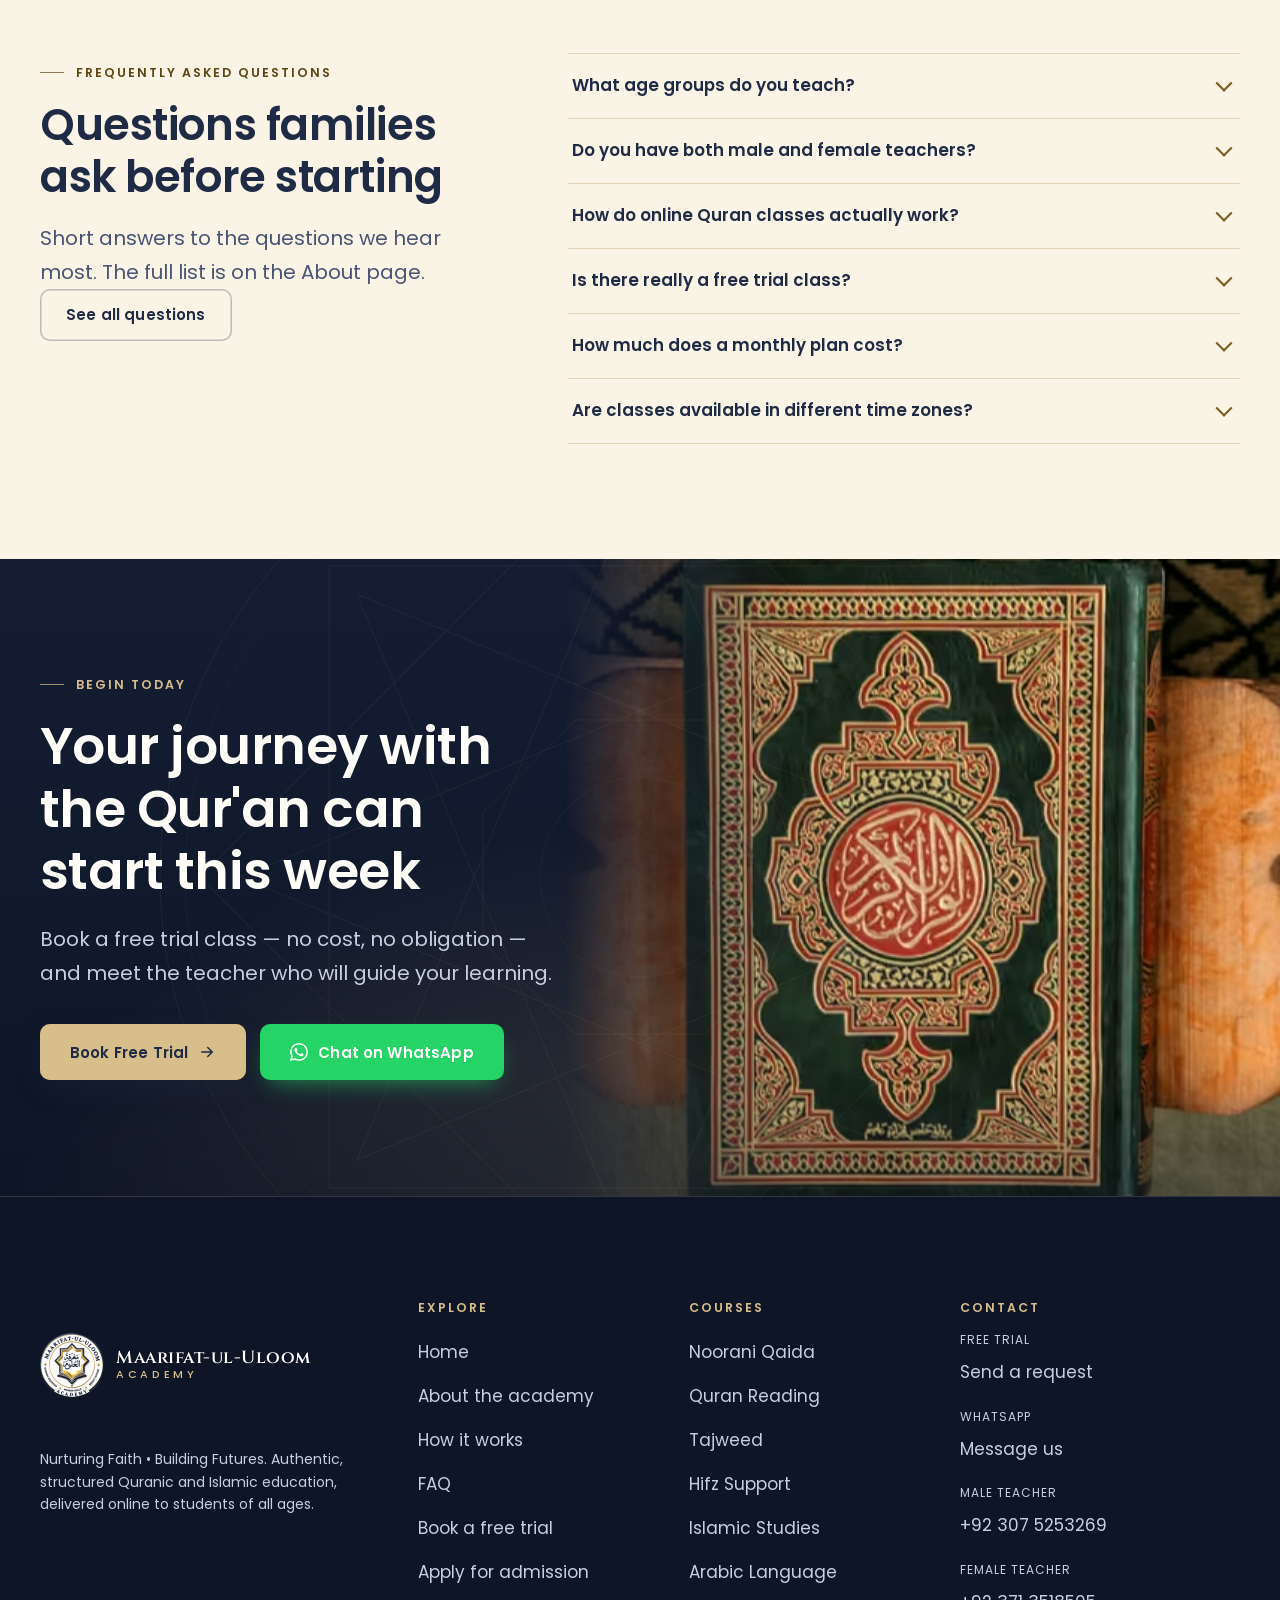
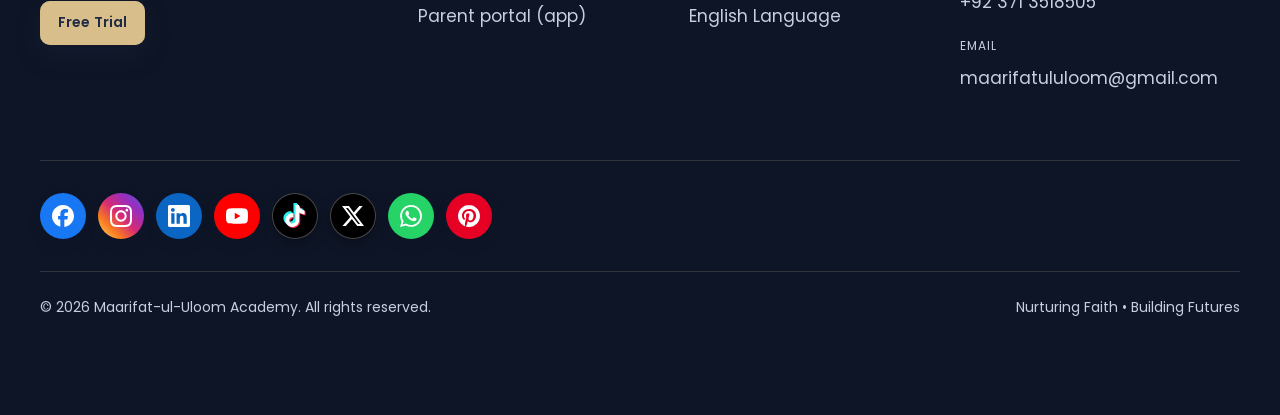
==== commit 8678af22: "Home: condense how-it-works to 3 steps" ====
--- a/index.html
+++ b/index.html
@@ -440,18 +440,12 @@
 
     <ol class="steps" data-steps>
       <li class="step"><span class="step__node" aria-hidden="true">1</span>
-        <div class="step__body"><p class="label">Step 1</p><h3>Contact us</h3><p>Reach out via WhatsApp, email, or our contact form; we typically respond within a few hours.</p></div></li>
+        <div class="step__body"><p class="label">Step 1</p><h3>Contact us, then a free trial</h3><p>Reach out on WhatsApp, email or the form, and meet your teacher in a real live lesson at no cost.</p></div></li>
       <li class="step"><span class="step__node" aria-hidden="true">2</span>
-        <div class="step__body"><p class="label">Step 2</p><h3>Free trial class</h3><p>Meet your teacher and experience a real, live lesson at no cost.</p></div></li>
+        <div class="step__body"><p class="label">Step 2</p><h3>Assessment and monthly plan</h3><p>We check your level and goals, then you choose a simple monthly plan: no contracts, cancel anytime.</p></div></li>
       <li class="step"><span class="step__node" aria-hidden="true">3</span>
-        <div class="step__body"><p class="label">Step 3</p><h3>Assessment</h3><p>We evaluate current level and learning goals to build a plan that fits.</p></div></li>
-      <li class="step"><span class="step__node" aria-hidden="true">4</span>
-        <div class="step__body"><p class="label">Step 4</p><h3>Monthly enrollment</h3><p>Choose a simple monthly plan; no long-term contracts, cancel anytime.</p></div></li>
-      <li class="step"><span class="step__node" aria-hidden="true">5</span>
-        <div class="step__body"><p class="label">Step 5</p><h3>Start learning</h3><p>Begin regular, structured classes at a time that works for you.</p></div></li>
-      <li class="step"><span class="step__node" aria-hidden="true">6</span>
-        <div class="step__body"><p class="label">Step 6</p><h3>Continuous progress</h3><p>Ongoing tracking, revision, and parent updates keep growth visible.</p></div></li>
-    </ol>
+        <div class="step__body"><p class="label">Step 3</p><h3>Learn with visible progress</h3><p>Regular structured classes at your time, with ongoing tracking, revision and parent updates.</p></div></li>
+      </ol>
   </div>
 </section>
 
--- a/assets/css/pages.css
+++ b/assets/css/pages.css
@@ -283,3 +283,12 @@
 .nav li:has(>a[href="about#how-it-works"]),.nav li:has(>a[href="about#faq"]){display:none}
 footer li>a{display:inline-flex;align-items:center;min-height:44px}
 footer .social-btn{min-width:44px;min-height:44px}
+
+/*cta-band*/
+.cta-band{background:var(--bg-alt,#F3E7CF);padding:28px 0;border-block:1px solid rgba(122,92,30,.2)}
+.cta-band__in{display:flex;flex-wrap:wrap;gap:14px;align-items:center;justify-content:center;text-align:center}
+.cta-band p{margin:0;font-weight:600;font-size:1.05rem;color:#3d2e0c;flex:1 1 280px;max-width:520px}
+.section:not(.theme-dark) .label,.cta-band .label{color:#5E4514}
+
+/*pin-short*/
+.pathway__pin.is-pinned{height:calc(100vh + 120vh)}
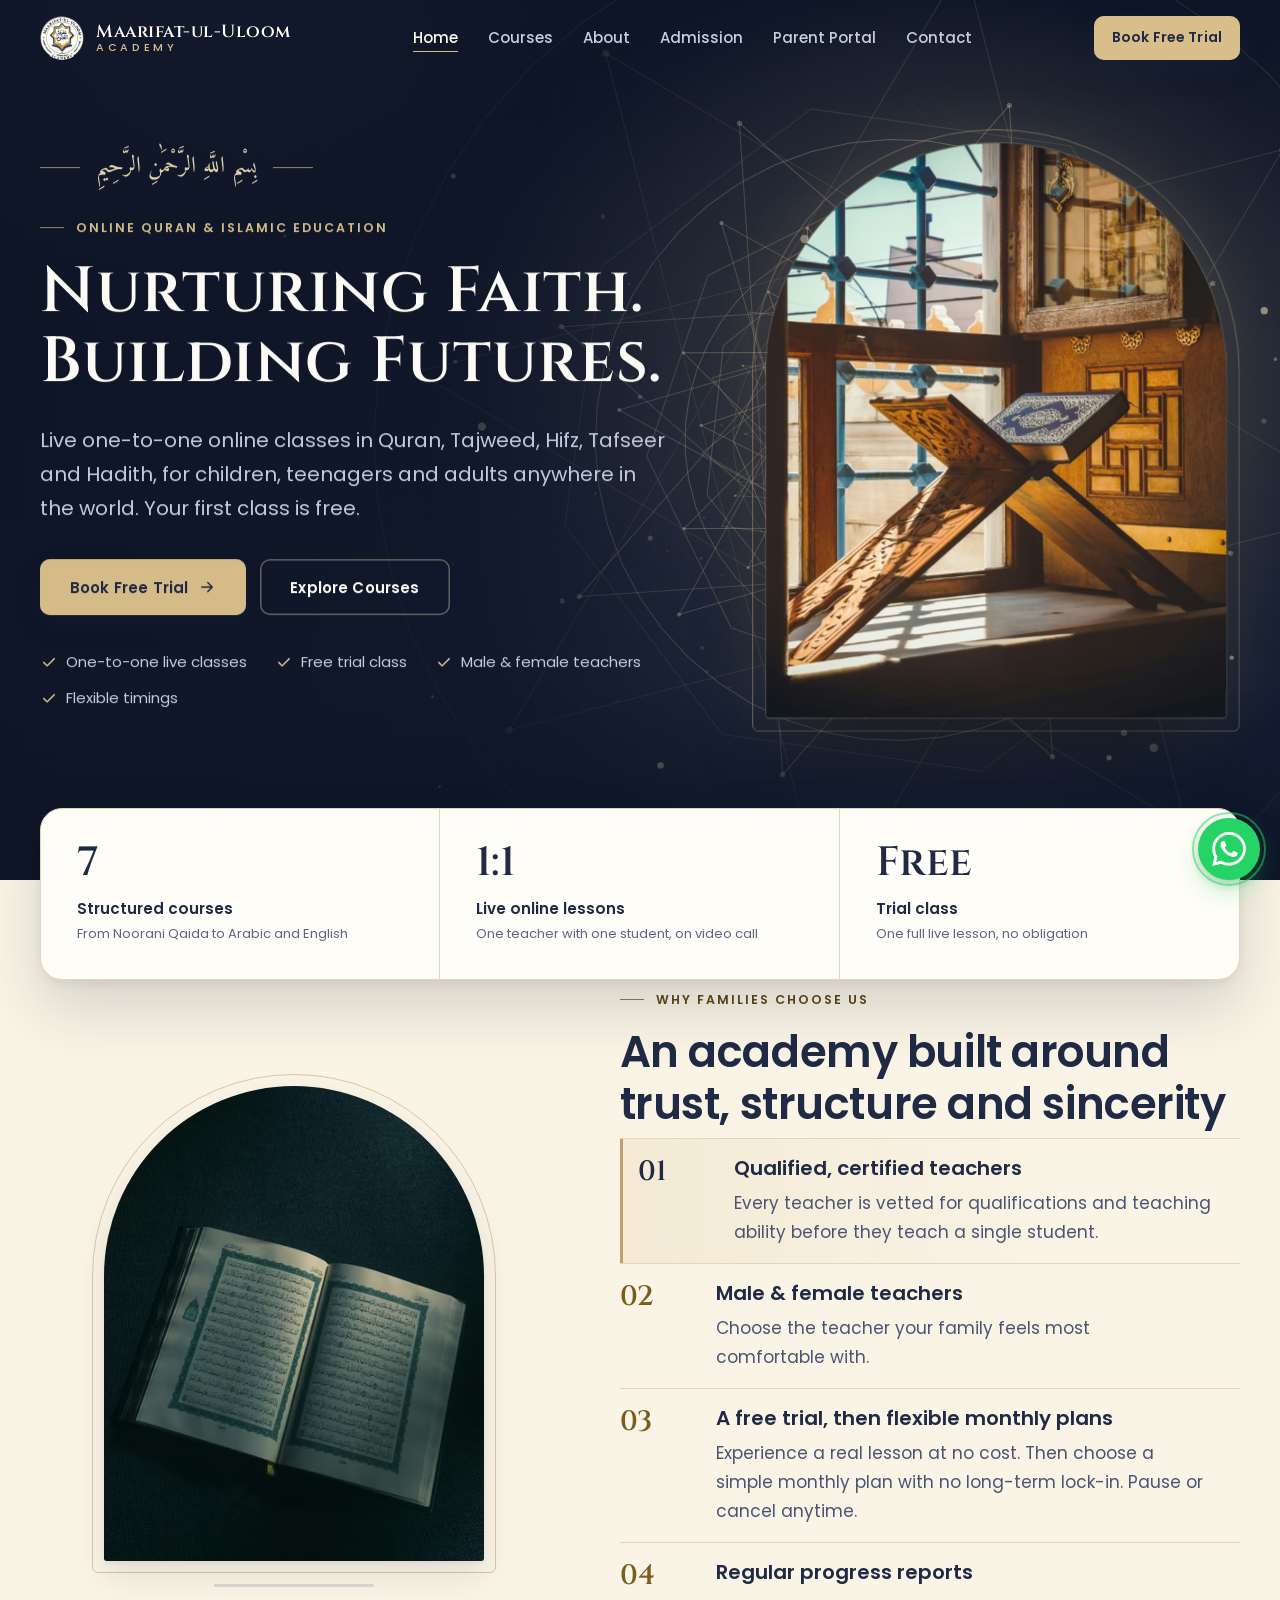
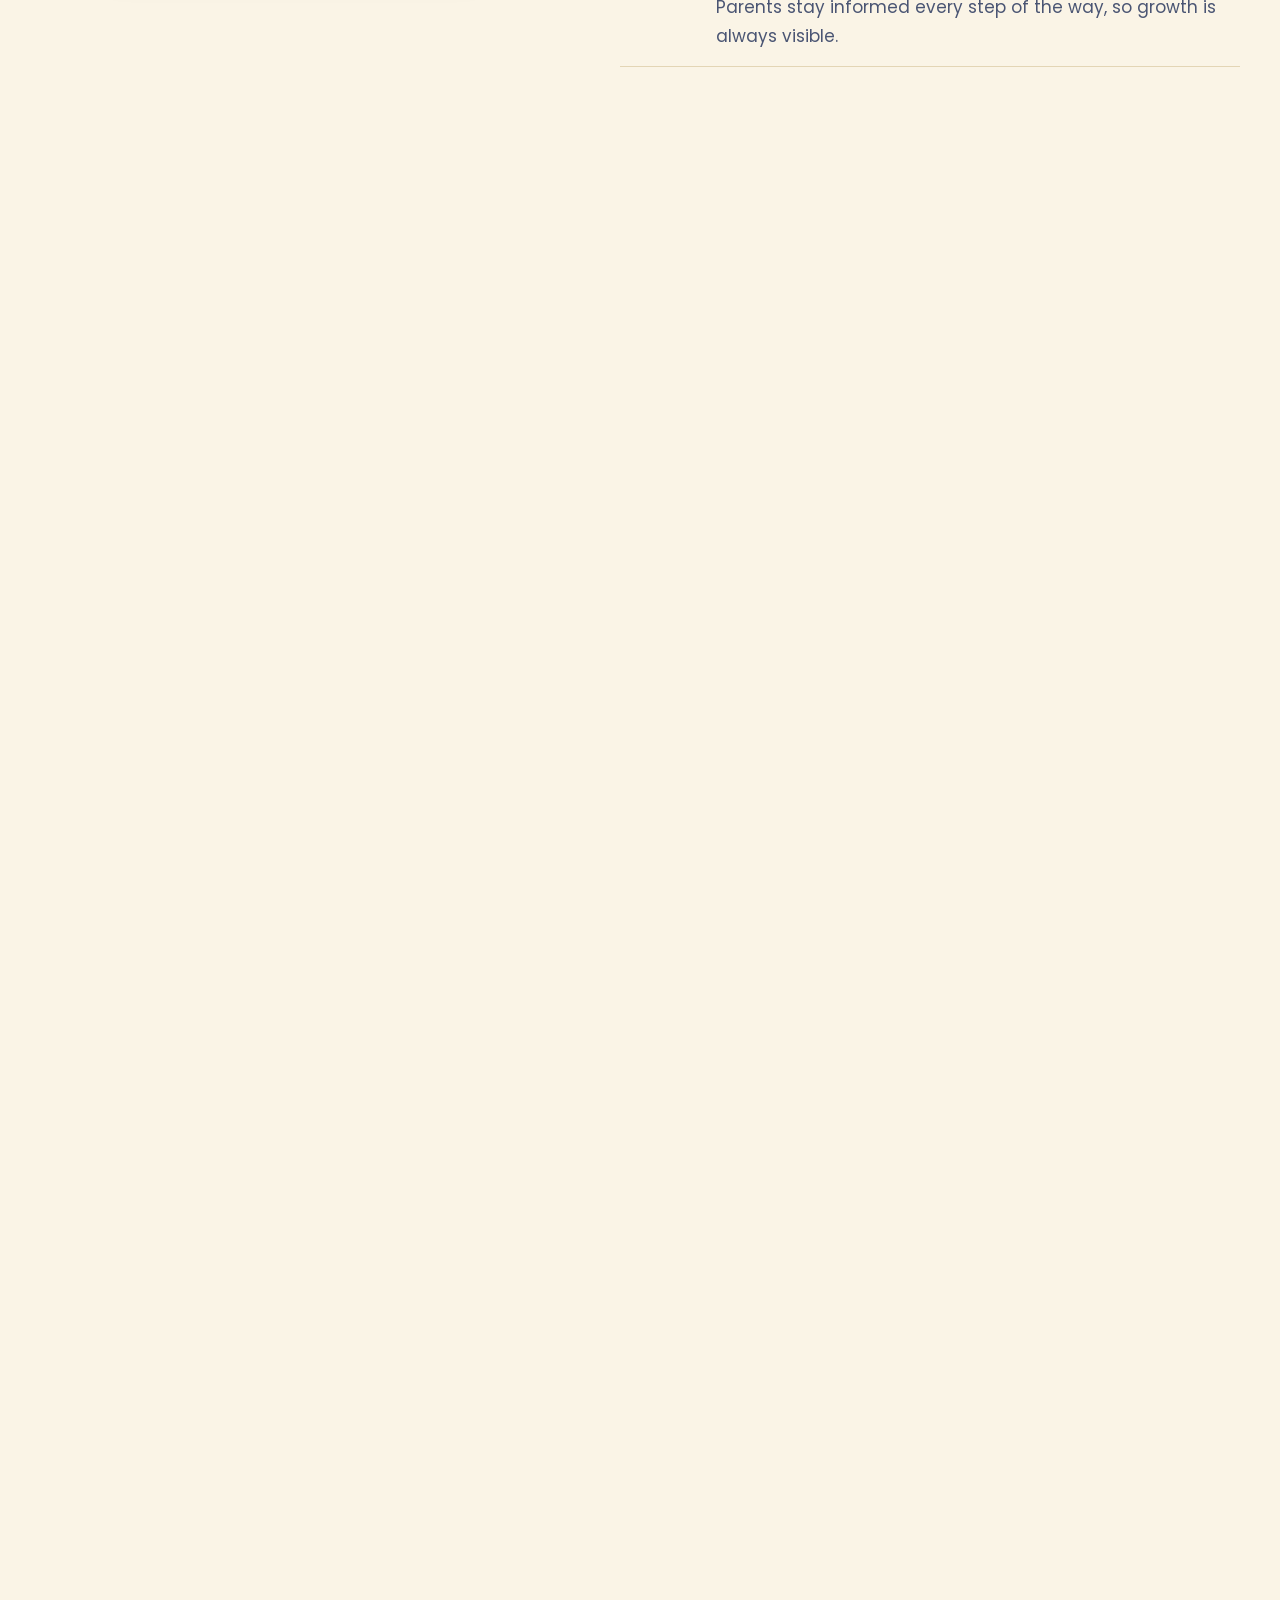
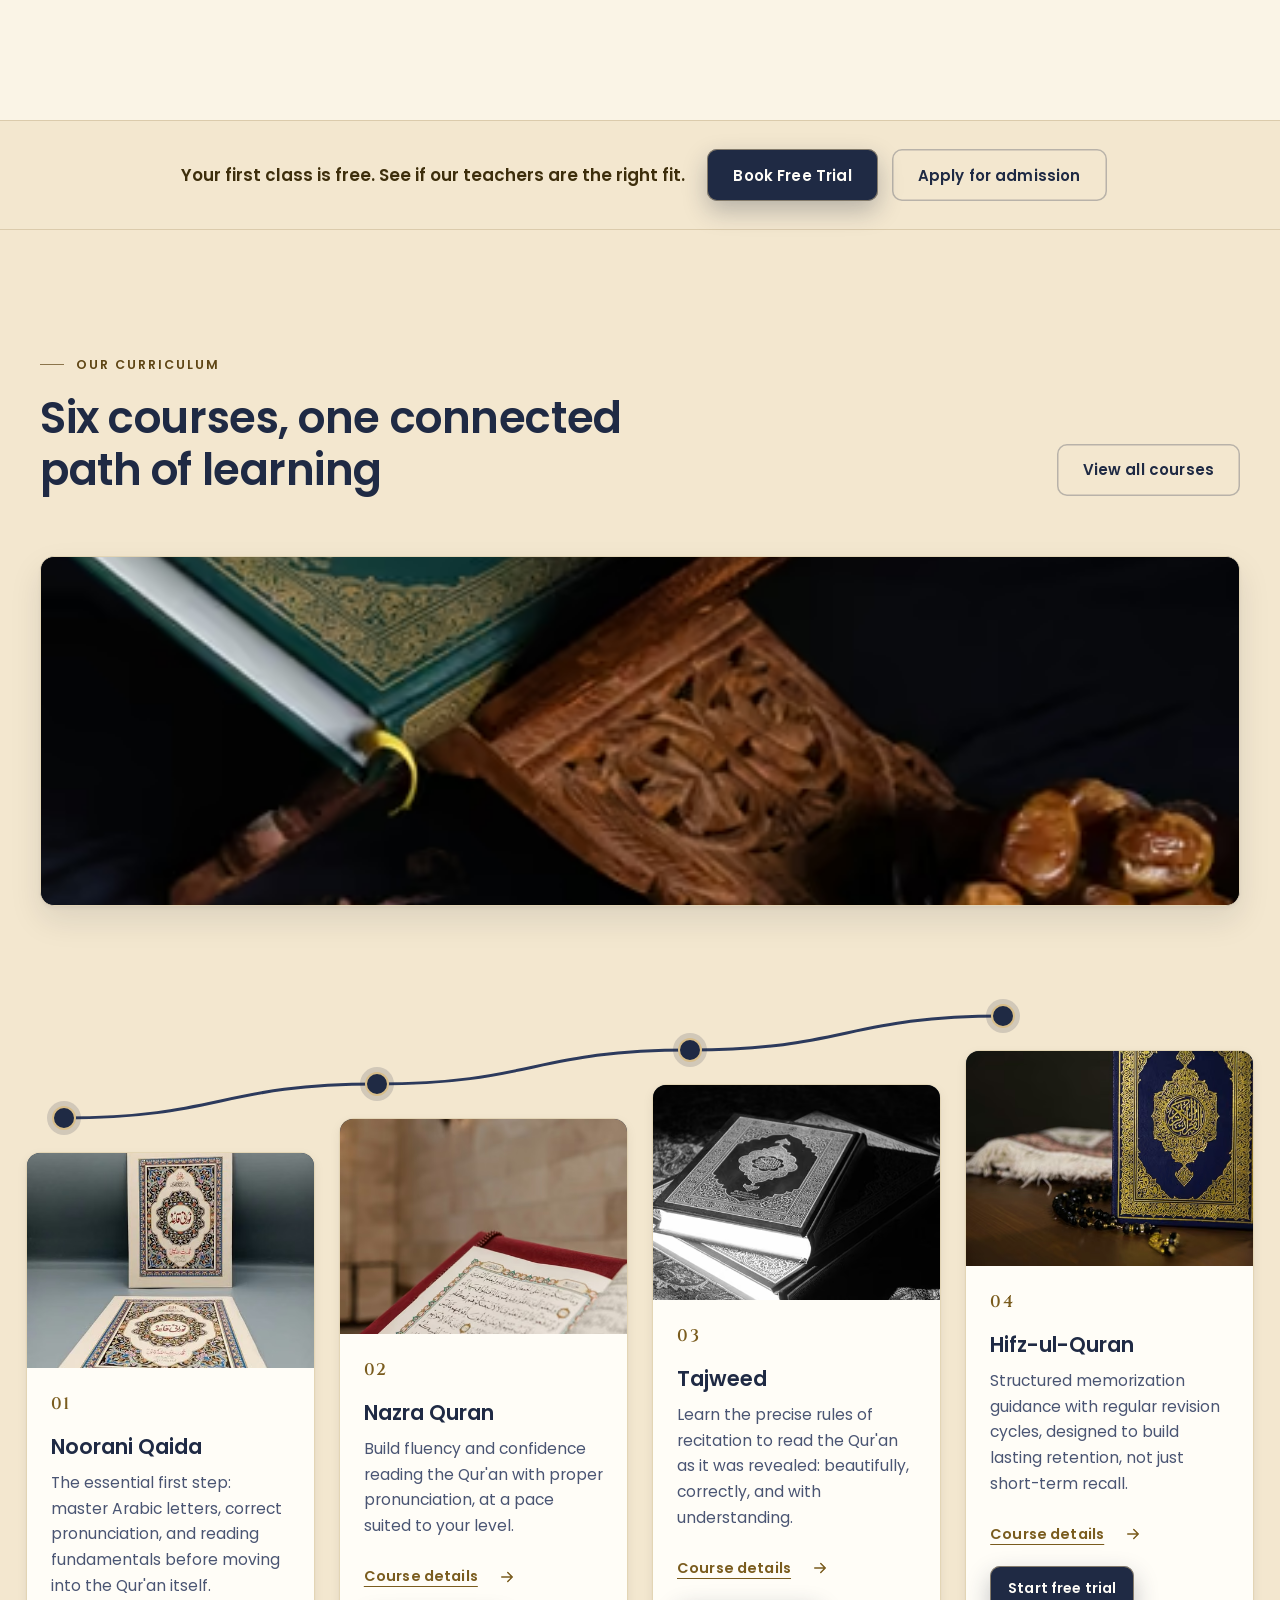
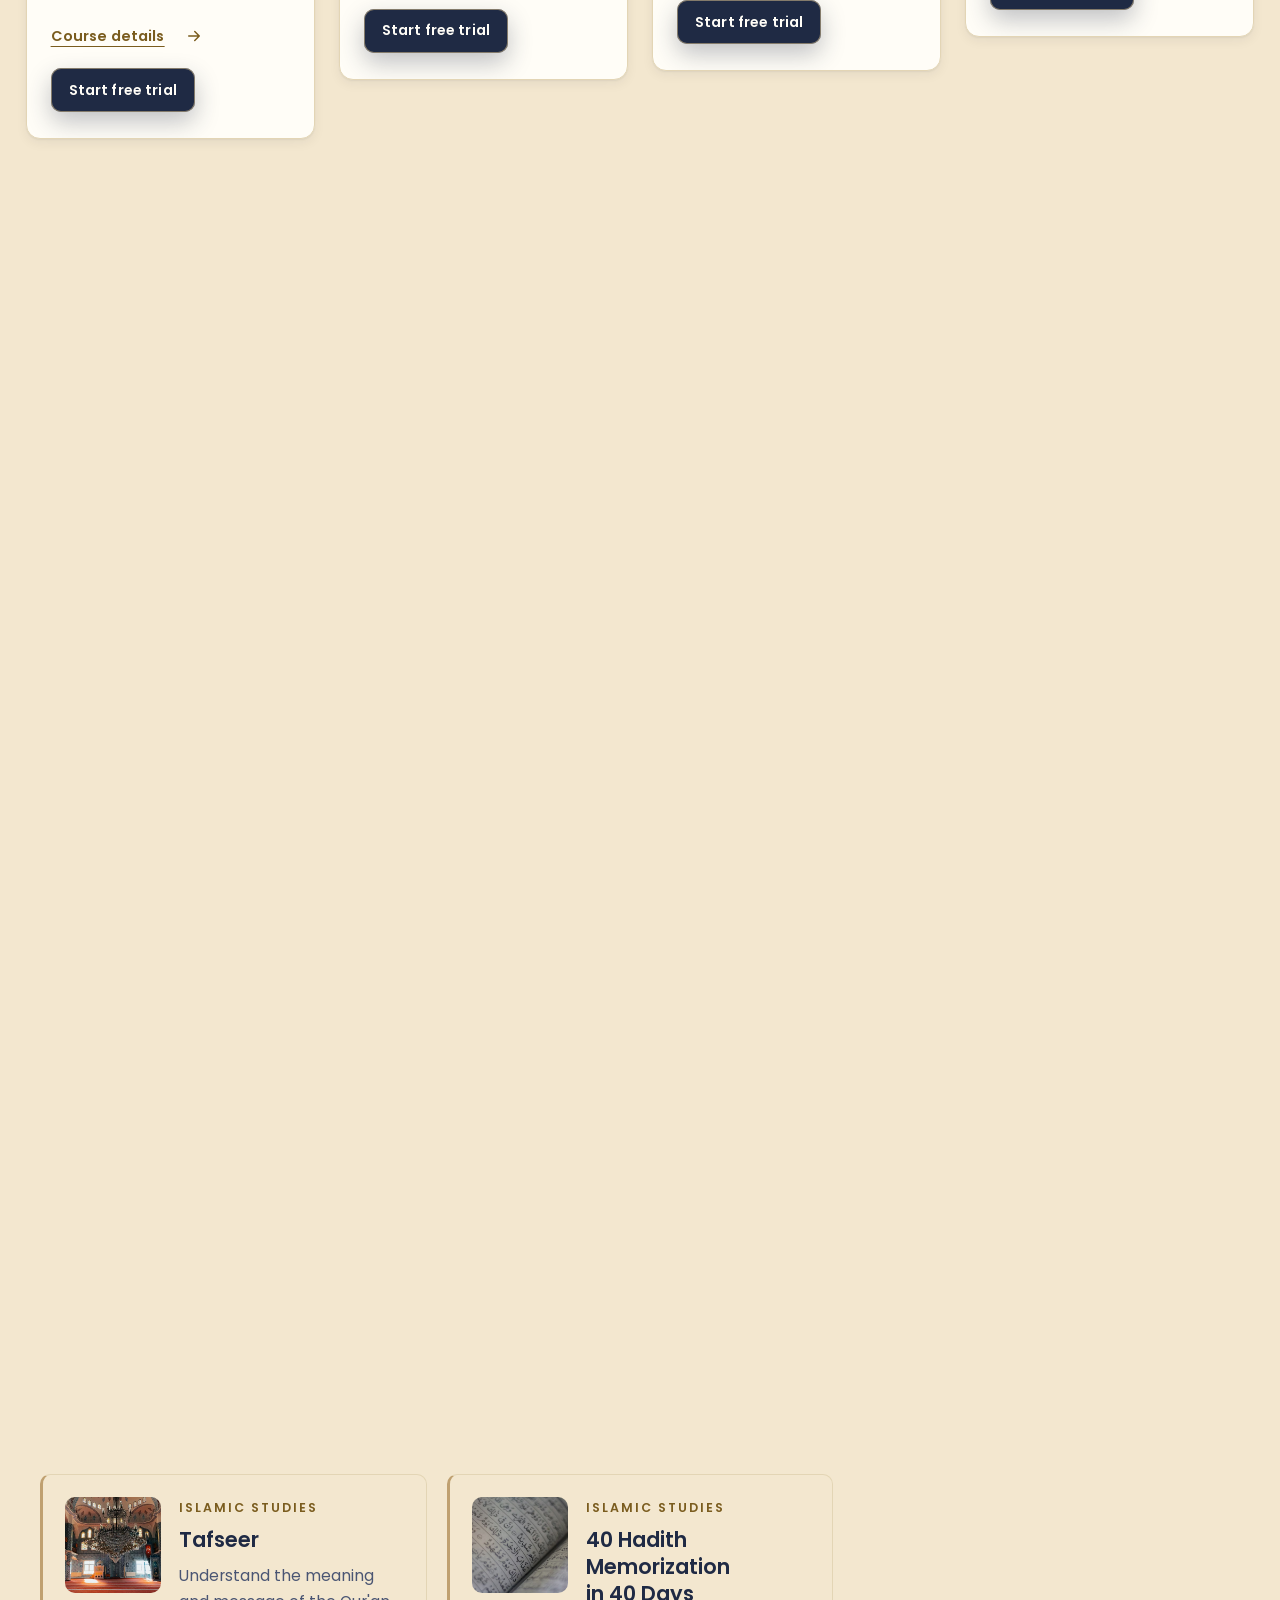
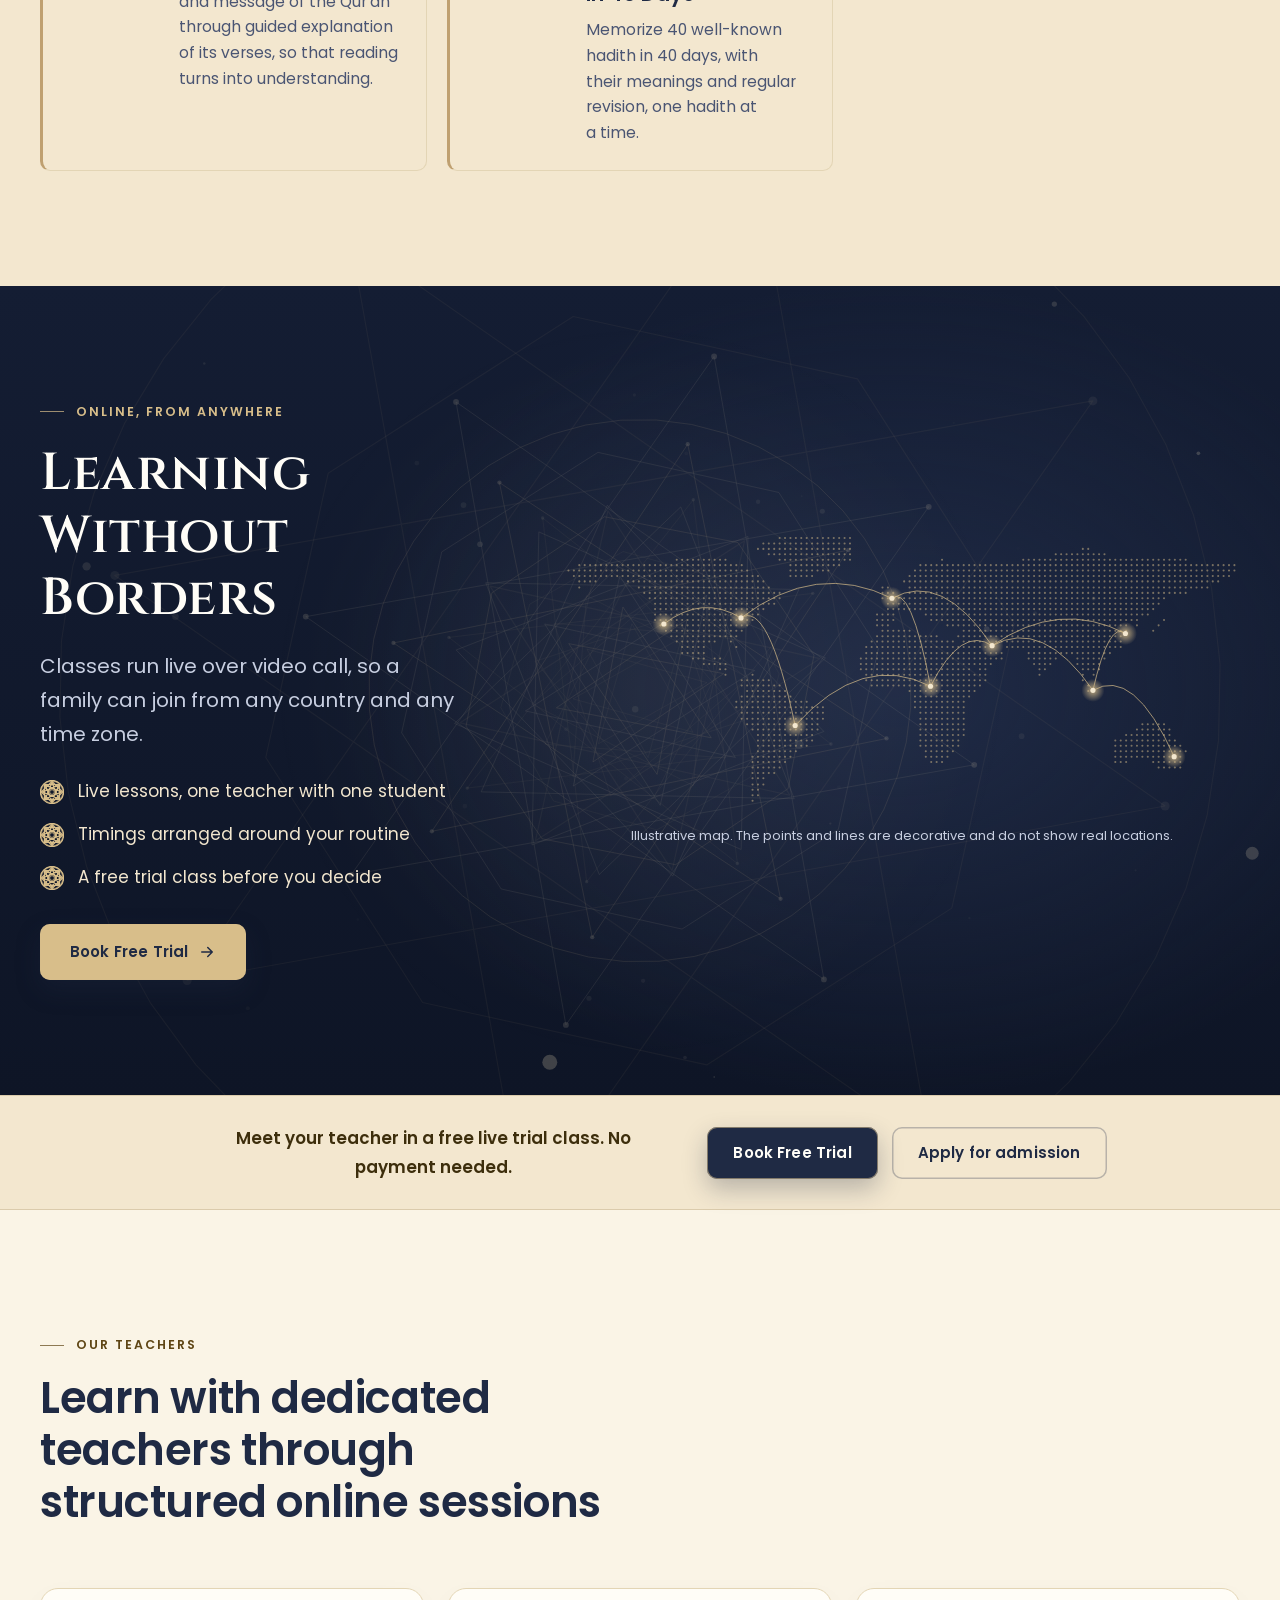
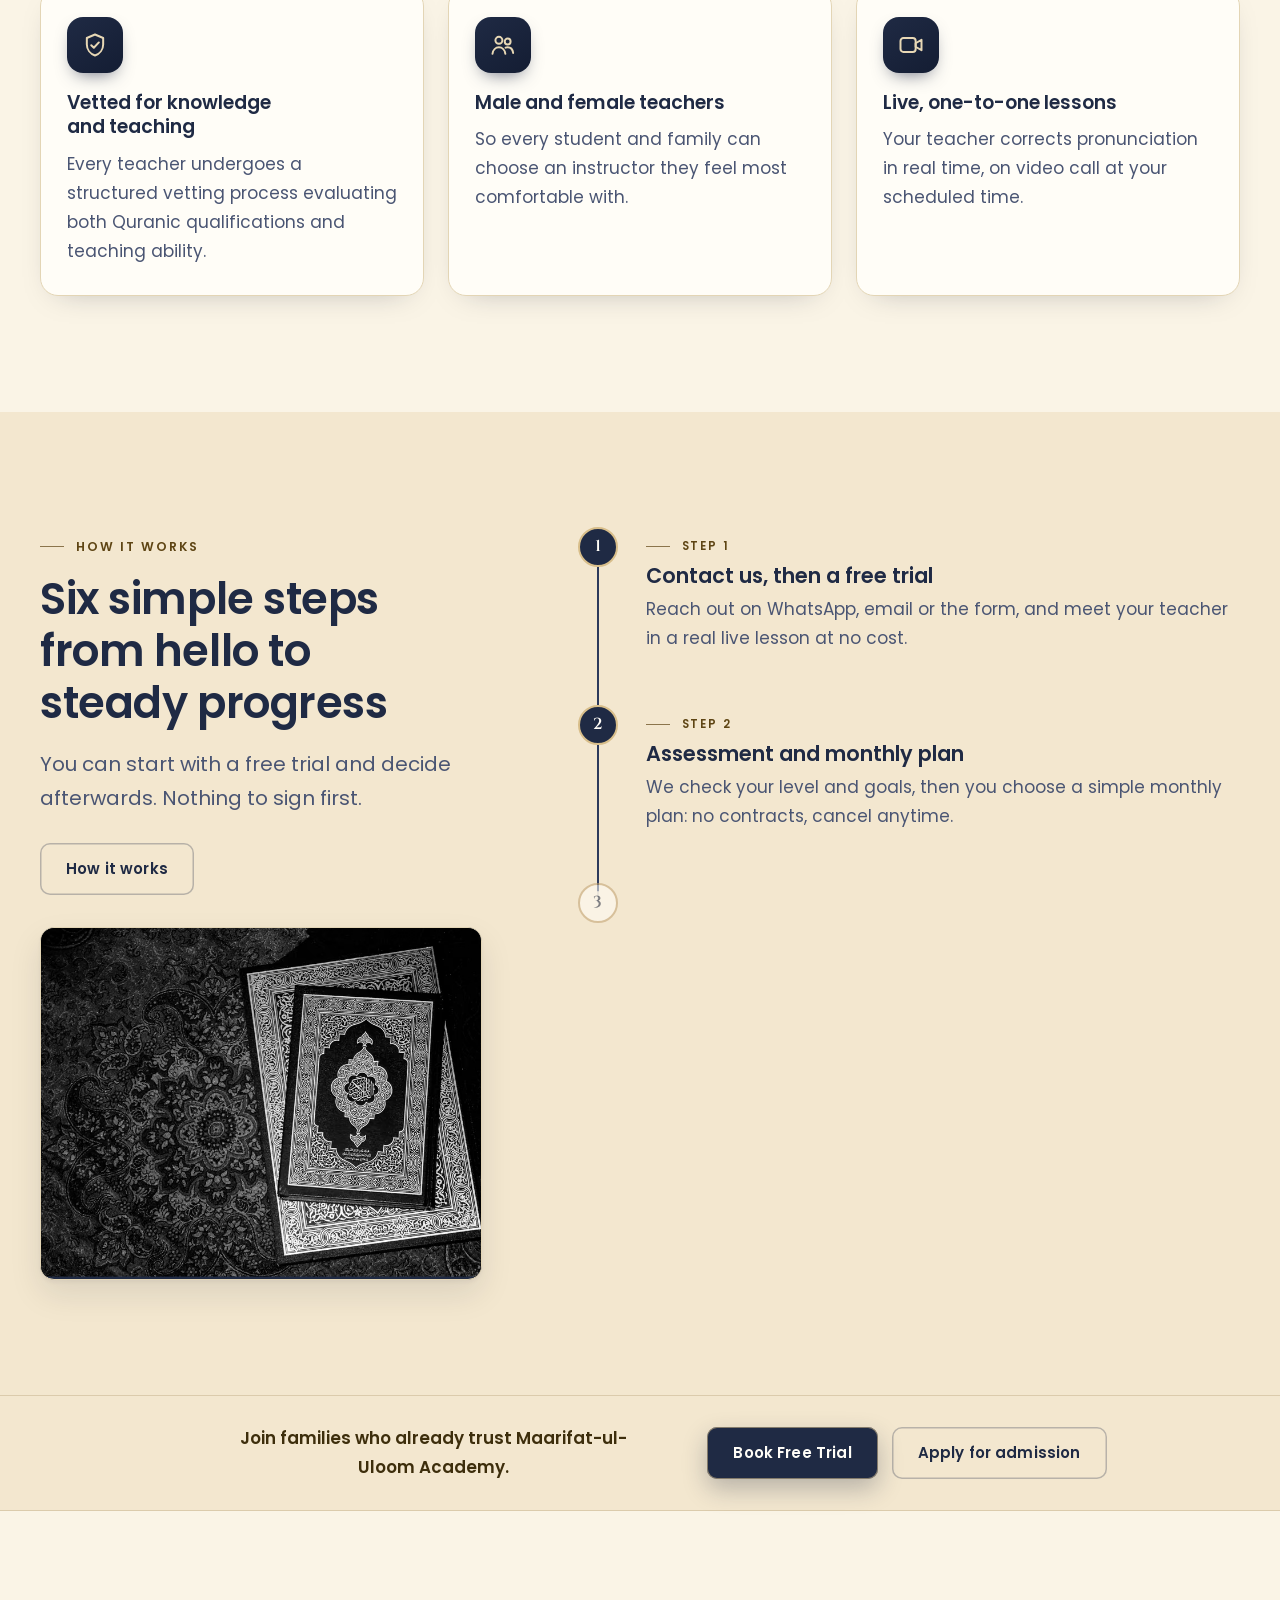
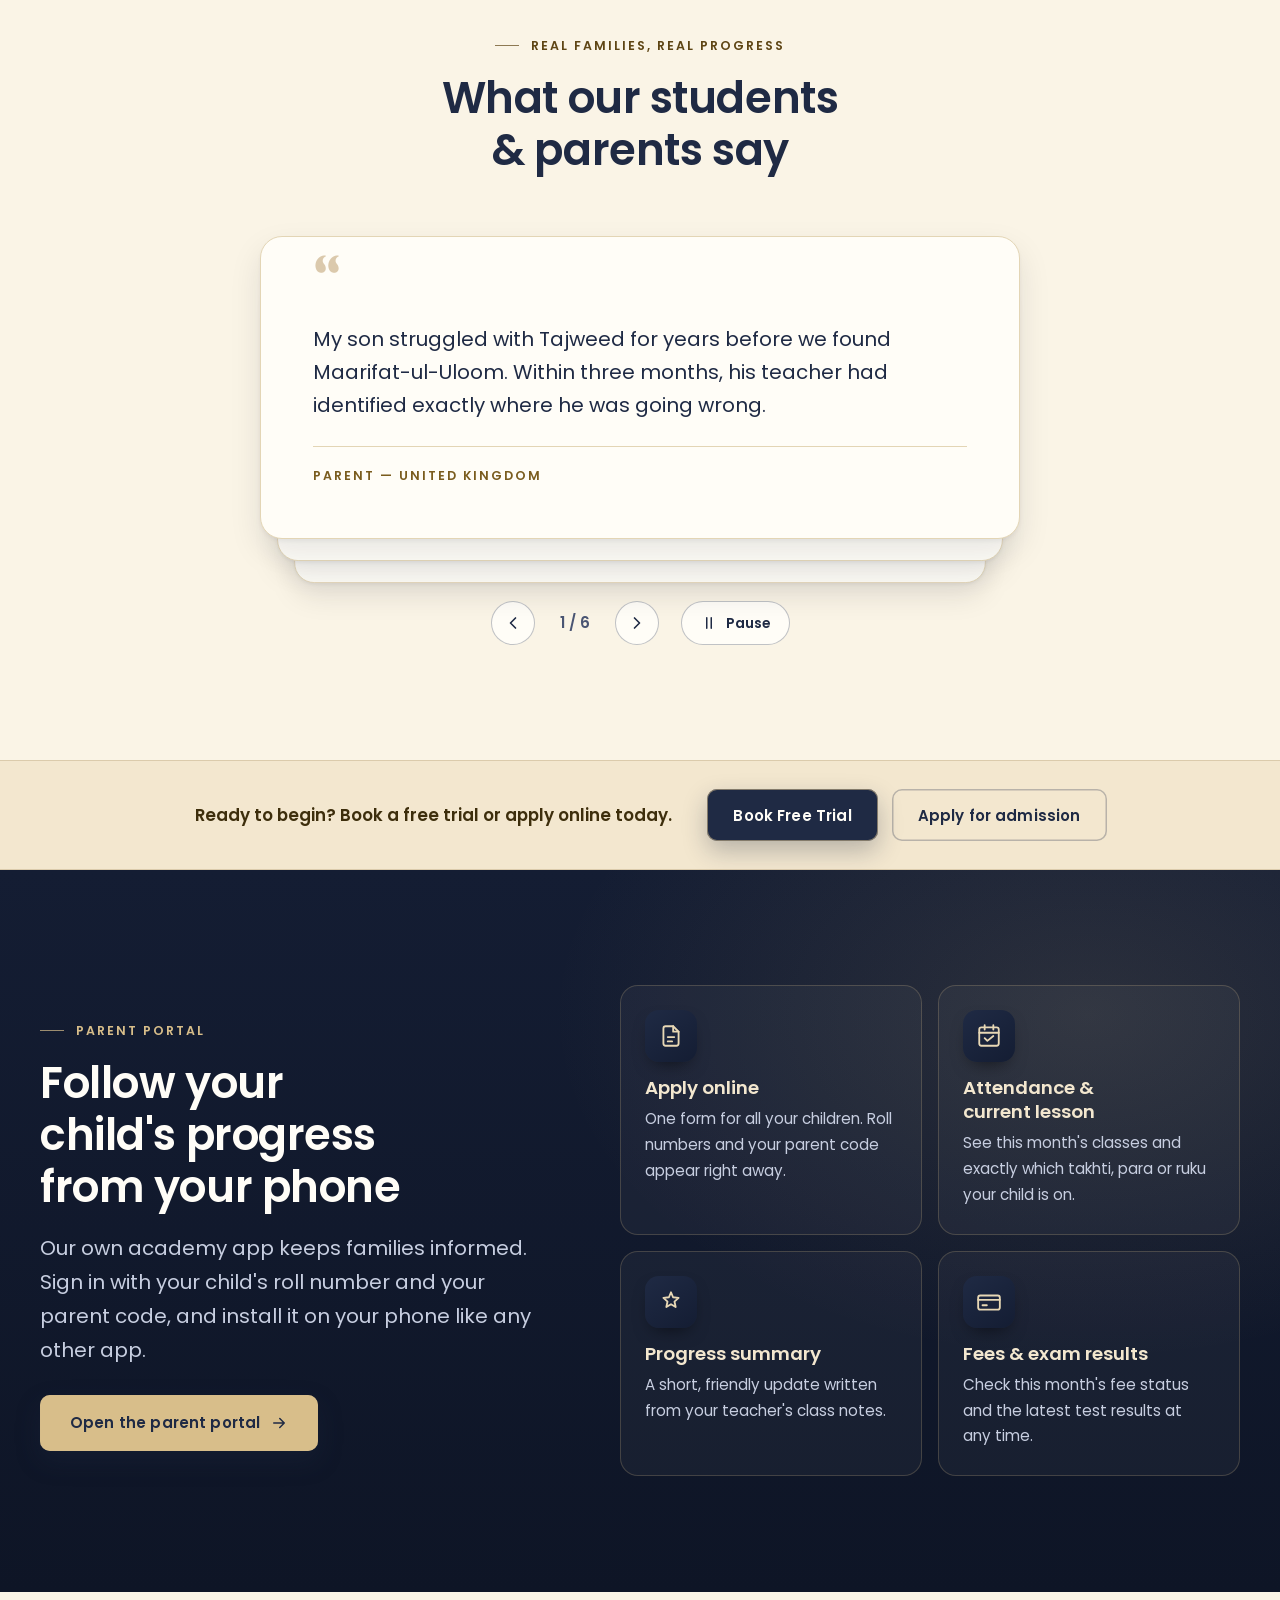
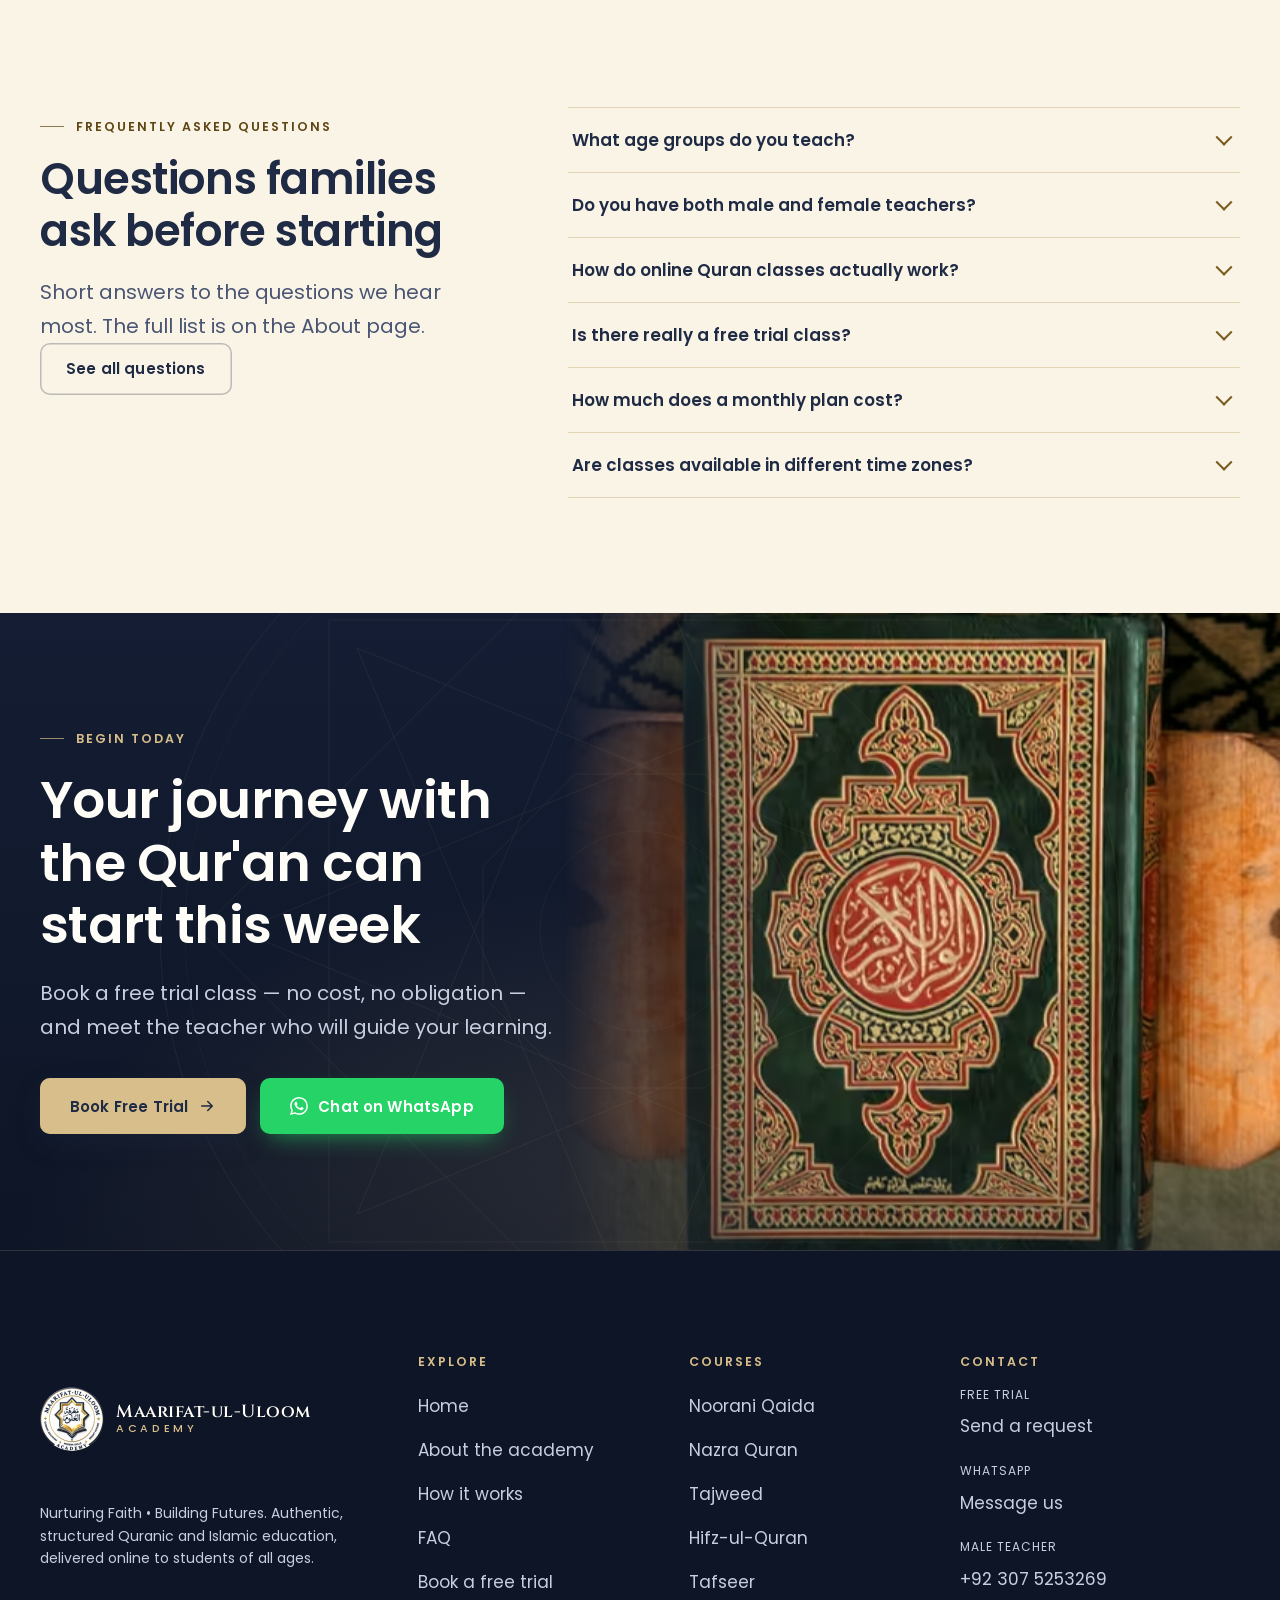
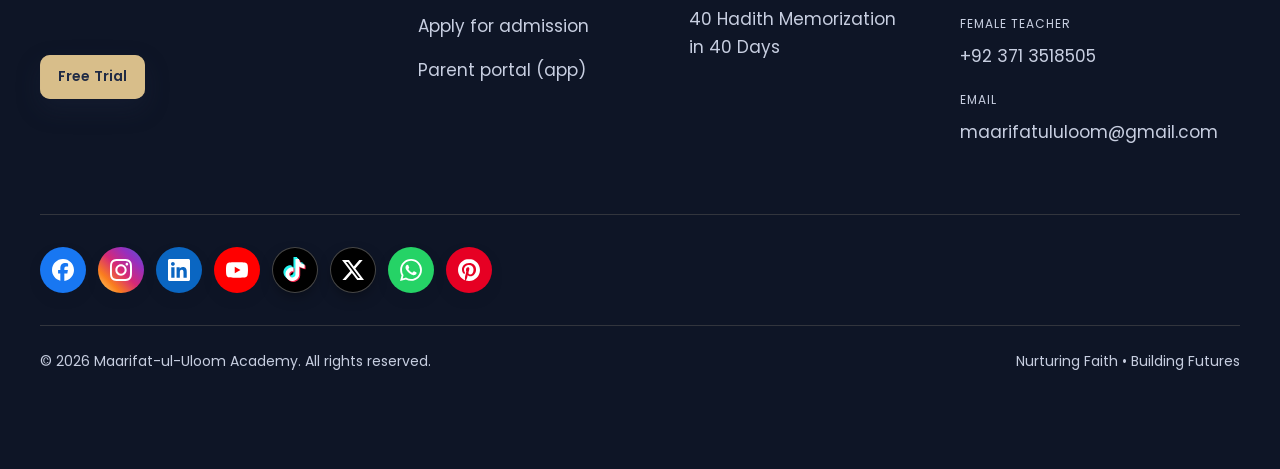
==== commit e04a6517: "Courses: 6 courses (index)" ====
--- a/index.html
+++ b/index.html
@@ -42,7 +42,7 @@
   "@context": "https://schema.org",
   "@type": "EducationalOrganization",
   "name": "Maarifat-ul-Uloom Academy",
-  "description": "Online Quran and Islamic education academy teaching Noorani Qaida, Quran reading, Tajweed, Hifz support, Islamic Studies, Arabic and English.",
+  "description": "Online Quran and Islamic education academy teaching Noorani Qaida, Nazra Quran, Tajweed, Hifz-ul-Quran, Tafseer and 40 Hadith Memorization.",
   "email": "maarifatululoom@gmail.com",
   "sameAs": [
     "https://facebook.com/profile.php?id=61591790594650",
@@ -146,7 +146,7 @@
       </h1>
 
       <p class="lead hero__lead">
-        Live one-to-one online classes in Quran, Tajweed, Hifz, Islamic Studies, Arabic and English, for children, teenagers and adults anywhere in the world. Your first class is free.
+        Live one-to-one online classes in Quran, Tajweed, Hifz, Tafseer and Hadith, for children, teenagers and adults anywhere in the world. Your first class is free.
       </p>
 
       <div class="hero__actions">
@@ -267,7 +267,7 @@
     <header class="section-head section-head--row reveal">
       <div>
         <p class="label">Our curriculum</p>
-        <h2 id="pathway-title">Seven courses, one connected path of learning</h2>
+        <h2 id="pathway-title">Six courses, one connected path of learning</h2>
       </div>
       <a class="btn btn--secondary" href="courses">View all courses</a>
     </header>
@@ -302,9 +302,9 @@
             <div class="card__media" aria-hidden="true"><!-- REAL_PHOTO_REQUIRED: c_quran-reading (Homepage, course card: Quran Reading) -->
         <picture><source type="image/avif" sizes="(min-width: 768px) 33vw, 92vw" srcset="assets/img/courses/c_quran-reading-480.avif 480w, assets/img/courses/c_quran-reading-800.avif 800w, assets/img/courses/c_quran-reading-1200.avif 1200w"><source type="image/webp" sizes="(min-width: 768px) 33vw, 92vw" srcset="assets/img/courses/c_quran-reading-480.webp 480w, assets/img/courses/c_quran-reading-800.webp 800w, assets/img/courses/c_quran-reading-1200.webp 1200w"><img src="assets/img/courses/c_quran-reading-800.webp" width="800" height="600" loading="lazy" decoding="async" alt=""></picture></div>
             <p class="card__num">02</p>
-            <h3 data-course-title>Quran Reading</h3>
+            <h3 data-course-title>Nazra Quran</h3>
             <p data-course-desc>Build fluency and confidence reading the Qur'an with proper pronunciation, at a pace suited to your level.</p>
-            <div class="card__ctas"><a class="btn btn--link card__link" href="courses#quran-reading">Course details<span class="sr-only">: Quran Reading</span> <svg aria-hidden="true" focusable="false"><use href="#i-arrow"/></svg></a><a class="btn btn--primary btn--sm" href="contact?course=quran-reading">Start free trial<span class="sr-only">: Quran Reading</span></a></div>
+            <div class="card__ctas"><a class="btn btn--link card__link" href="courses#quran-reading">Course details<span class="sr-only">: Nazra Quran</span> <svg aria-hidden="true" focusable="false"><use href="#i-arrow"/></svg></a><a class="btn btn--primary btn--sm" href="contact?course=quran-reading">Start free trial<span class="sr-only">: Nazra Quran</span></a></div>
           </article>
         </li>
         <li class="pstep" style="--i:2" data-course-id="tajweed">
@@ -324,9 +324,9 @@
             <div class="card__media" aria-hidden="true"><!-- REAL_PHOTO_REQUIRED: c_hifz-support (Homepage, course card: Hifz) -->
         <picture><source type="image/avif" sizes="(min-width: 768px) 33vw, 92vw" srcset="assets/img/courses/c_hifz-support-480.avif 480w, assets/img/courses/c_hifz-support-800.avif 800w, assets/img/courses/c_hifz-support-1200.avif 1200w"><source type="image/webp" sizes="(min-width: 768px) 33vw, 92vw" srcset="assets/img/courses/c_hifz-support-480.webp 480w, assets/img/courses/c_hifz-support-800.webp 800w, assets/img/courses/c_hifz-support-1200.webp 1200w"><img src="assets/img/courses/c_hifz-support-800.webp" width="800" height="600" loading="lazy" decoding="async" alt=""></picture></div>
             <p class="card__num">04</p>
-            <h3 data-course-title>Hifz Support</h3>
+            <h3 data-course-title>Hifz-ul-Quran</h3>
             <p data-course-desc>Structured memorization guidance with regular revision cycles, designed to build lasting retention, not just short-term recall.</p>
-            <div class="card__ctas"><a class="btn btn--link card__link" href="courses#hifz-support">Course details<span class="sr-only">: Hifz Support</span> <svg aria-hidden="true" focusable="false"><use href="#i-arrow"/></svg></a><a class="btn btn--primary btn--sm" href="contact?course=hifz-support">Start free trial<span class="sr-only">: Hifz Support</span></a></div>
+            <div class="card__ctas"><a class="btn btn--link card__link" href="courses#hifz-support">Course details<span class="sr-only">: Hifz-ul-Quran</span> <svg aria-hidden="true" focusable="false"><use href="#i-arrow"/></svg></a><a class="btn btn--primary btn--sm" href="contact?course=hifz-support">Start free trial<span class="sr-only">: Hifz-ul-Quran</span></a></div>
           </article>
         </li>
       </ol>
@@ -335,34 +335,25 @@
     <div class="alongside">
       <p class="label reveal">Alongside the Qur'an pathway</p>
       <ul class="alongside__grid">
-        <li class="card card--flat card--thumb reveal" data-course-id="islamic-studies">
+        <li class="card card--flat card--thumb reveal" data-course-id="tafseer">
           <div class="card__thumb" aria-hidden="true"><!-- REAL_PHOTO_REQUIRED: c_islamic-studies (Homepage, course card: Islamic Studies) -->
         <picture><source type="image/avif" sizes="(min-width: 768px) 33vw, 92vw" srcset="assets/img/courses/c_islamic-studies-480.avif 480w, assets/img/courses/c_islamic-studies-800.avif 800w, assets/img/courses/c_islamic-studies-1200.avif 1200w"><source type="image/webp" sizes="(min-width: 768px) 33vw, 92vw" srcset="assets/img/courses/c_islamic-studies-480.webp 480w, assets/img/courses/c_islamic-studies-800.webp 800w, assets/img/courses/c_islamic-studies-1200.webp 1200w"><img src="assets/img/courses/c_islamic-studies-800.webp" width="800" height="600" loading="lazy" decoding="async" alt=""></picture></div>
           <div class="card__text">
             <p class="card__tag">Islamic Studies</p>
-          <h3 data-course-title>Islamic Studies</h3>
-          <p data-course-desc>Explore Aqeedah, Seerah, Fiqh, and daily practice, grounding knowledge in real, applicable understanding.</p>
+          <h3 data-course-title>Tafseer</h3>
+          <p data-course-desc>Understand the meaning and message of the Qur'an through guided explanation of its verses, so that reading turns into understanding.</p>
           </div>
         </li>
-        <li class="card card--flat card--thumb reveal" style="--i:1" data-course-id="arabic-language">
+        <li class="card card--flat card--thumb reveal" style="--i:1" data-course-id="hadith-40">
           <div class="card__thumb" aria-hidden="true"><!-- REAL_PHOTO_REQUIRED: c_arabic-language (Homepage, course card: Arabic Language) -->
         <picture><source type="image/avif" sizes="(min-width: 768px) 33vw, 92vw" srcset="assets/img/courses/c_arabic-language-480.avif 480w, assets/img/courses/c_arabic-language-800.avif 800w, assets/img/courses/c_arabic-language-1200.avif 1200w"><source type="image/webp" sizes="(min-width: 768px) 33vw, 92vw" srcset="assets/img/courses/c_arabic-language-480.webp 480w, assets/img/courses/c_arabic-language-800.webp 800w, assets/img/courses/c_arabic-language-1200.webp 1200w"><img src="assets/img/courses/c_arabic-language-800.webp" width="800" height="600" loading="lazy" decoding="async" alt=""></picture></div>
           <div class="card__text">
-            <p class="card__tag">Language Learning</p>
-          <h3 data-course-title>Arabic Language</h3>
-          <p data-course-desc>Learn to read, write, and understand Arabic, the language of the Qur'an, from foundational grammar to comprehension.</p>
+            <p class="card__tag">Islamic Studies</p>
+          <h3 data-course-title>40 Hadith Memorization in 40 Days</h3>
+          <p data-course-desc>Memorize 40 well-known hadith in 40 days, with their meanings and regular revision, one hadith at a time.</p>
           </div>
         </li>
-        <li class="card card--flat card--thumb reveal" style="--i:2" data-course-id="english-language">
-          <div class="card__thumb" aria-hidden="true"><!-- REAL_PHOTO_REQUIRED: c_english-language (Homepage, course card: English Language) -->
-        <picture><source type="image/avif" sizes="(min-width: 768px) 33vw, 92vw" srcset="assets/img/courses/c_english-language-480.avif 480w, assets/img/courses/c_english-language-800.avif 800w, assets/img/courses/c_english-language-1200.avif 1200w"><source type="image/webp" sizes="(min-width: 768px) 33vw, 92vw" srcset="assets/img/courses/c_english-language-480.webp 480w, assets/img/courses/c_english-language-800.webp 800w, assets/img/courses/c_english-language-1200.webp 1200w"><img src="assets/img/courses/c_english-language-800.webp" width="800" height="600" loading="lazy" decoding="async" alt=""></picture></div>
-          <div class="card__text">
-            <p class="card__tag">Language Learning</p>
-          <h3 data-course-title>English Language</h3>
-          <p data-course-desc>Structured English learning to support academic and communication skills alongside Islamic education.</p>
-          </div>
-        </li>
-      </ul>
+              </ul>
     </div>
   </div>
 </section>
@@ -629,12 +620,11 @@
         <h3 class="footer__h">Courses</h3>
         <ul>
           <li><a href="courses#noorani-qaida">Noorani Qaida</a></li>
-          <li><a href="courses#quran-reading">Quran Reading</a></li>
+          <li><a href="courses#quran-reading">Nazra Quran</a></li>
           <li><a href="courses#tajweed">Tajweed</a></li>
-          <li><a href="courses#hifz-support">Hifz Support</a></li>
-          <li><a href="courses#islamic-studies">Islamic Studies</a></li>
-          <li><a href="courses#arabic-language">Arabic Language</a></li>
-          <li><a href="courses#english-language">English Language</a></li>
+          <li><a href="courses#hifz-support">Hifz-ul-Quran</a></li>
+          <li><a href="courses#tafseer">Tafseer</a></li>
+        <li><a href="courses#hadith-40">40 Hadith Memorization in 40 Days</a></li>
         </ul>
       </nav>
 
